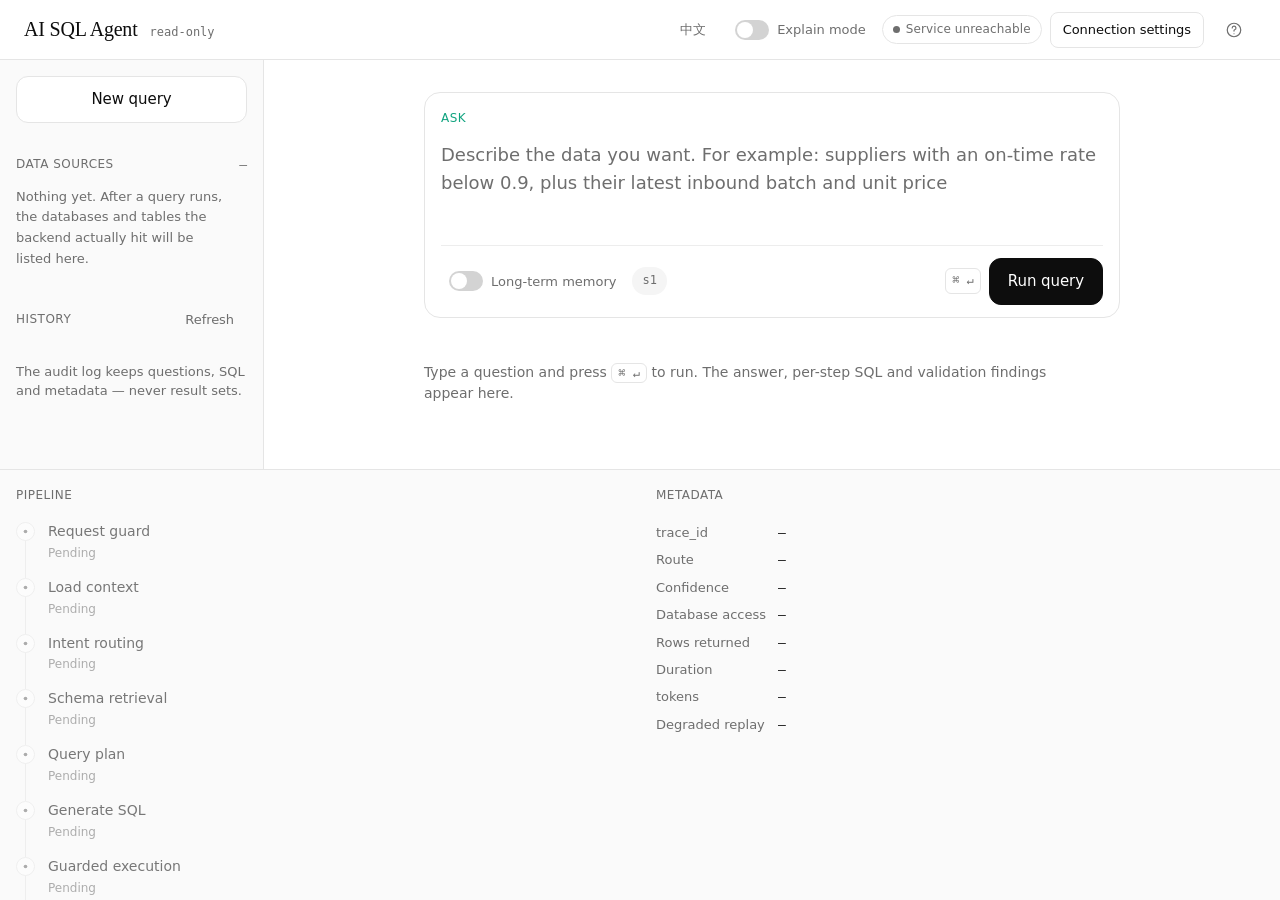
==== src/ai_sql_agent/api/static/index.html @ b9878731 "refactor: consolidate the src package and organize examples and scripts Move 17 top-level packages w" ====
<!doctype html>
<html lang="en"><head>
<meta charset="utf-8">
<meta name="viewport" content="width=device-width, initial-scale=1">
<title data-i18n="title">AI SQL Agent · Console</title>
<style>
/* ─── tokens — OpenAI design system (tokens.css, 原样绑定) ──────────── */
:root {
  /* ─── Surface ──────────────────────────────────────────────────── */
  --bg:           #ffffff;
  --surface:      #f5f5f5;             /* pearl — card surface, elevated panel */
  --surface-warm: #fafafa;             /* mist — section break, footer */

  /* ─── Foreground ───────────────────────────────────────────────── */
  --fg:   #0d0d0d;                     /* ink black — primary text, brand mark */
  --fg-2: #1a1a1a;                     /* soft black — alternative headings */
  --muted: #6e6e6e;                    /* slate — secondary text, captions */
  --meta:  #9b9b9b;                    /* ash — tertiary, placeholder */

  /* ─── Border ───────────────────────────────────────────────────── */
  --border:      #e5e5e5;             /* hairline — standard separator */
  --border-soft: #ededed;             /* card outline on white surface */

  /* ─── Accent ───────────────────────────────────────────────────── */
  --accent:        #10a37f;           /* OpenAI Teal — links, highlight, CTA */
  --accent-on:     #ffffff;
  --accent-hover:  #0a7a5e;           /* teal deep — hover/pressed */
  --accent-active: color-mix(in oklab, var(--accent), black 14%);

  /* ─── Semantic ─────────────────────────────────────────────────── */
  --success: #10a37f;                 /* teal — success path */
  --warn:    #f5a623;                 /* amber — advisory */
  --danger:  #ef4146;                 /* error — validation, destructive */

  /* ─── Typography ───────────────────────────────────────────────── */
  --font-display: "Signifier", "Source Serif Pro", Georgia, ui-serif, serif;
  --font-body:    "Söhne", "Inter", system-ui, -apple-system, "Segoe UI", sans-serif;
  --font-mono:    "Söhne Mono", ui-monospace, "JetBrains Mono", Menlo, Consolas, monospace;

  --text-xs:   12px;
  --text-sm:   13px;
  --text-base: 16px;
  --text-lg:   18px;
  --text-xl:   20px;
  --text-2xl:  28px;
  --text-3xl:  40px;
  --text-4xl:  56px;

  --leading-body:     1.65;
  --leading-tight:    1.08;
  --tracking-display: -0.02em;

  /* ─── Spacing ──────────────────────────────────────────────────── */
  --space-1:  4px;
  --space-2:  8px;
  --space-3:  12px;
  --space-4:  16px;
  --space-5:  20px;
  --space-6:  24px;
  --space-8:  32px;
  --space-12: 48px;
  --space-16: 64px;

  --section-y-desktop: 96px;
  --section-y-tablet:  64px;
  --section-y-phone:   48px;

  /* ─── Radius ───────────────────────────────────────────────────── */
  --radius-sm:   12px;
  --radius-md:   16px;
  --radius-lg:   16px;
  --radius-pill: 9999px;

  /* ─── Elevation ────────────────────────────────────────────────── */
  --elev-flat:   none;
  --elev-ring:   0 0 0 1px var(--border);
  --elev-raised: 0 4px 16px rgba(13, 13, 13, 0.06);

  /* ─── Focus ────────────────────────────────────────────────────── */
  --focus-ring: 0 0 0 3px rgba(16, 163, 127, 0.12);

  /* ─── Motion ───────────────────────────────────────────────────── */
  --motion-fast:   150ms;
  --motion-base:   220ms;
  --ease-standard: cubic-bezier(0.16, 1, 0.3, 1);

  /* ─── Layout ───────────────────────────────────────────────────── */
  --container-max:            1200px;
  --container-gutter-desktop: 48px;
  --container-gutter-tablet:  24px;
  --container-gutter-phone:   24px;

  /* derived — console shell */
  --accent-soft: color-mix(in oklch, var(--accent) 10%, transparent);
  --warn-soft:   color-mix(in oklch, var(--warn) 14%, transparent);
  --danger-soft: color-mix(in oklch, var(--danger) 12%, transparent);
  --fg-soft:     color-mix(in oklch, var(--fg) 4%, transparent);
  --topbar-h:    60px;
  --rail-left:   304px;
  --rail-right:  344px;
}

/* ─── reset & base ─────────────────────────────────────────────────── */
*, *::before, *::after { box-sizing: border-box; }
html { -webkit-text-size-adjust: 100%; }
body {
  margin: 0;
  background: var(--bg);
  color: var(--fg);
  font-family: var(--font-body);
  font-size: var(--text-base);
  line-height: var(--leading-body);
  -webkit-font-smoothing: antialiased;
}
img, svg { display: block; max-width: 100%; }
a { color: inherit; text-decoration: none; }
button { font: inherit; cursor: pointer; }
p { margin: 0; text-wrap: pretty; }
h1, h2, h3, h4 { margin: 0; text-wrap: balance; }
:focus-visible {
  outline: 2px solid var(--accent);
  outline-offset: 2px;
  box-shadow: var(--focus-ring);
}
::selection { background: var(--accent-soft); }

/* ─── type helpers ─────────────────────────────────────────────────── */
.h2 { font-size: var(--text-2xl); font-weight: 600; line-height: 1.2; letter-spacing: -0.005em; }
.h3 { font-size: var(--text-xl); font-weight: 600; line-height: 1.3; }
.eyebrow { font-family: var(--font-body); font-size: var(--text-xs); font-weight: 500; letter-spacing: 0.04em; text-transform: uppercase; color: var(--accent); }
.rail-title { font-size: var(--text-xs); font-weight: 500; letter-spacing: 0.04em; text-transform: uppercase; color: var(--muted); }
.caption { font-size: var(--text-sm); font-weight: 500; line-height: 1.4; color: var(--muted); }
.body-sm { font-size: 14px; line-height: 1.55; }
.muted { color: var(--muted); }
.num { font-family: var(--font-mono); font-variant-numeric: tabular-nums; }
.mono { font-family: var(--font-mono); }

/* ─── shell ────────────────────────────────────────────────────────── */
.note {
  margin-top: var(--space-4);
  padding: var(--space-4);
  background: var(--surface-warm);
  border: 1px solid var(--border-soft);
  border-radius: var(--radius-sm);
}
.note-tag {
  display: block; margin-bottom: var(--space-2);
  font-family: var(--font-mono); font-size: var(--text-xs);
  letter-spacing: 0.06em; color: var(--muted);
}
.note-text { font-size: 14px; line-height: 1.7; color: var(--fg-2); }
.note-src {
  margin-top: var(--space-3); font-family: var(--font-mono);
  font-size: var(--text-xs); line-height: 1.5; color: var(--muted);
  overflow-wrap: anywhere; word-break: normal;
}
.note-sm { margin-top: var(--space-2); padding: var(--space-3); }
.note-sm .note-text { font-size: 13px; line-height: 1.6; }
.note-sm .note-tag { margin-bottom: 6px; }
.skip-link {
  position: absolute; left: var(--space-6); top: -100px; z-index: 30;
  display: inline-flex; align-items: center; min-height: 44px; padding: 10px 18px;
  background: var(--fg); color: var(--bg);
  border-radius: var(--radius-sm); font-size: 15px; font-weight: 500;
  transition: top var(--motion-fast) var(--ease-standard);
}
.skip-link:focus-visible { top: var(--space-2); }
.topbar {
  position: sticky; top: 0; z-index: 20;
  height: var(--topbar-h);
  display: flex; align-items: center; justify-content: space-between;
  gap: var(--space-4);
  padding: 0 var(--space-6);
  background: color-mix(in oklch, var(--bg) 88%, transparent);
  backdrop-filter: blur(12px);
  border-bottom: 1px solid var(--border);
}
.brand { display: flex; align-items: baseline; gap: var(--space-3); min-width: 0; }
.brand .mark { font-family: var(--font-display); font-size: var(--text-xl); letter-spacing: -0.01em; color: var(--fg); }
.brand .env { font-family: var(--font-mono); font-size: var(--text-xs); color: var(--muted); }
.topbar-actions { display: flex; align-items: center; gap: var(--space-2); }

.console {
  display: grid;
  grid-template-columns: var(--rail-left) minmax(0, 1fr) var(--rail-right);
  height: calc(100vh - var(--topbar-h));
}
.rail { overflow-y: auto; padding: var(--space-6); display: flex; flex-direction: column; gap: var(--space-8); }
.rail-l { border-right: 1px solid var(--border); background: var(--surface-warm); }
.rail-r { border-left: 1px solid var(--border); background: var(--surface-warm); }
.workbench { overflow-y: auto; display: flex; flex-direction: column; }
.workbench-inner { width: 100%; max-width: 760px; margin-inline: auto; padding: var(--space-8) var(--space-8) var(--space-16); display: flex; flex-direction: column; gap: var(--space-6); }
.stack-3 > * + * { margin-top: var(--space-3); }
.stack-4 > * + * { margin-top: var(--space-4); }
.stack-6 > * + * { margin-top: var(--space-6); }
.row-between { display: flex; align-items: center; justify-content: space-between; gap: var(--space-3); }

/* ─── buttons ──────────────────────────────────────────────────────── */
.btn {
  display: inline-flex; align-items: center; justify-content: center; gap: var(--space-2);
  min-height: 44px;
  padding: 10px 18px;
  border-radius: var(--radius-sm);
  border: 1px solid transparent;
  font-size: 15px; font-weight: 500; letter-spacing: -0.005em;
  transition: background var(--motion-fast) var(--ease-standard), border-color var(--motion-fast) var(--ease-standard), color var(--motion-fast) var(--ease-standard);
}
.btn-primary { background: var(--fg); color: var(--bg); border-color: var(--fg); }
.btn-primary:hover { background: var(--fg-2); color: var(--bg); border-color: var(--fg-2); }
.btn-primary:disabled { background: var(--surface); color: var(--meta); border-color: var(--border); cursor: not-allowed; }
.btn-secondary { background: var(--bg); color: var(--fg); border-color: var(--border); }
.btn-secondary:hover { background: var(--surface-warm); color: var(--fg); border-color: color-mix(in oklch, var(--border), var(--fg) 18%); }
.btn-ghost { background: transparent; color: var(--muted); border-color: transparent; padding-inline: var(--space-3); }
.btn-ghost:hover { background: var(--surface); color: var(--fg); }
.btn-sm { min-height: 36px; padding: 6px 12px; font-size: var(--text-sm); border-radius: var(--space-2); }
.icon-btn {
  display: inline-grid; place-items: center;
  width: 44px; height: 44px;
  border-radius: var(--radius-sm);
  border: 1px solid transparent;
  background: transparent; color: var(--muted);
  transition: background var(--motion-fast) var(--ease-standard), color var(--motion-fast) var(--ease-standard);
}
.icon-btn:hover { background: var(--surface); color: var(--fg); }
.icon-btn svg { width: 18px; height: 18px; }

/* ─── chips / pills ────────────────────────────────────────────────── */
.chip {
  display: inline-flex; align-items: center; gap: 6px;
  padding: 4px 10px;
  background: var(--surface); color: var(--muted);
  border-radius: var(--radius-pill);
  font-size: var(--text-xs); font-weight: 500; letter-spacing: 0.01em;
  white-space: nowrap;
}
.chip-db { font-family: var(--font-mono); }
.chip-hit { background: var(--surface); color: var(--fg); box-shadow: inset 0 0 0 1px color-mix(in oklch, var(--fg) 20%, transparent); }
.chip-warn { background: var(--warn-soft); color: color-mix(in oklch, var(--warn), black 34%); }
.chip-danger { background: var(--danger-soft); color: color-mix(in oklch, var(--danger), black 22%); }
.dot { width: 7px; height: 7px; border-radius: var(--radius-pill); background: currentColor; flex: none; }
.status-chip { border: 1px solid var(--border); background: var(--bg); }
.status-chip.is-live { border-color: color-mix(in oklch, var(--accent) 34%, var(--border)); background: var(--accent-soft); color: var(--accent-hover); }
.status-chip.is-demo { color: var(--muted); }

.ask-chip {
  display: inline-flex; align-items: center;
  min-height: 40px; padding: 6px 14px;
  border-radius: var(--radius-pill);
  border: 1px solid var(--border);
  background: var(--bg); color: var(--muted);
  font-size: var(--text-sm); text-align: left;
  transition: background var(--motion-fast) var(--ease-standard), color var(--motion-fast) var(--ease-standard), border-color var(--motion-fast) var(--ease-standard);
}
.ask-chip:hover { background: var(--surface-warm); color: var(--fg); border-color: color-mix(in oklch, var(--border), var(--fg) 18%); }

/* ─── cards ────────────────────────────────────────────────────────── */
.card {
  background: var(--bg);
  border: 1px solid var(--border-soft);
  border-radius: var(--radius-md);
  padding: var(--space-6);
}
.card-tight { padding: var(--space-4); }
.card-flag { border-color: color-mix(in oklch, var(--warn) 40%, var(--border)); background: color-mix(in oklch, var(--warn) 5%, var(--bg)); }
.flag-in { animation: flagIn 520ms var(--ease-standard) both; }
@keyframes flagIn {
  from { border-color: var(--warn); background: color-mix(in oklch, var(--warn) 16%, var(--bg)); }
  to   { border-color: color-mix(in oklch, var(--warn) 40%, var(--border)); background: color-mix(in oklch, var(--warn) 5%, var(--bg)); }
}

/* ─── composer ─────────────────────────────────────────────────────── */
.composer { background: var(--bg); border: 1px solid var(--border); border-radius: var(--radius-md); padding: var(--space-4) var(--space-4) var(--space-3); transition: border-color var(--motion-fast) var(--ease-standard); }
.composer:focus-within { border-color: var(--accent); box-shadow: var(--focus-ring); }
.composer textarea {
  width: 100%; border: 0; resize: none; outline: none;
  background: transparent; color: var(--fg);
  font: inherit; font-size: var(--text-lg); line-height: 1.55;
  min-height: 76px; padding: 0;
}
.composer textarea::placeholder { color: var(--muted); }
.composer-foot { display: flex; align-items: center; justify-content: space-between; gap: var(--space-3); margin-top: var(--space-3); padding-top: var(--space-3); border-top: 1px solid var(--border-soft); }
.composer-foot-left { display: flex; align-items: center; gap: var(--space-2); flex-wrap: wrap; }
.kbd { font-family: var(--font-mono); font-size: var(--text-xs); color: var(--muted); border: 1px solid var(--border); border-radius: 6px; padding: 2px 6px; background: var(--bg); }
.ask-chips { display: flex; flex-wrap: wrap; gap: var(--space-2); }

/* toggle */
.toggle { display: inline-flex; align-items: center; gap: var(--space-2); min-height: 36px; padding: 0 var(--space-2); border-radius: var(--radius-pill); color: var(--muted); font-size: var(--text-sm); background: transparent; border: 0; }
.toggle:hover { color: var(--fg); }
.toggle .track { width: 34px; height: 20px; border-radius: var(--radius-pill); background: color-mix(in oklch, var(--fg) 18%, transparent); position: relative; transition: background var(--motion-fast) var(--ease-standard); flex: none; }
.toggle .track::after { content: ''; position: absolute; top: 2px; left: 2px; width: 16px; height: 16px; border-radius: var(--radius-pill); background: var(--bg); transition: transform var(--motion-fast) var(--ease-standard); }
.toggle[aria-pressed="true"] { color: var(--fg); }
.toggle[aria-pressed="true"] .track { background: var(--fg); }
.toggle[aria-pressed="true"] .track::after { transform: translateX(14px); }

/* ─── rail lists ───────────────────────────────────────────────────── */
.rail-list { display: flex; flex-direction: column; gap: var(--space-1); }
.src {
  display: block; width: 100%; text-align: left;
  padding: 10px 12px; border-radius: var(--space-2);
  border: 1px solid transparent; background: transparent;
  transition: background var(--motion-fast) var(--ease-standard), border-color var(--motion-fast) var(--ease-standard);
}
.src:hover { background: var(--bg); border-color: var(--border-soft); }
.src.is-hit { background: var(--bg); border-color: color-mix(in oklch, var(--fg) 30%, var(--border)); }
.src-head { display: flex; align-items: center; justify-content: space-between; gap: var(--space-2); }
.src-name { font-family: var(--font-mono); font-size: 13px; font-weight: 500; color: var(--fg); }
.src-tables { font-size: var(--text-xs); color: var(--muted); margin-top: 3px; line-height: 1.45; word-break: break-word; }

.hist {
  display: block; width: 100%; text-align: left;
  padding: 12px 10px; border-radius: var(--space-2);
  border: 1px solid transparent; background: transparent;
  transition: background var(--motion-fast) var(--ease-standard), border-color var(--motion-fast) var(--ease-standard);
}
.hist:hover { background: var(--bg); border-color: var(--border-soft); }
.hist[aria-current="true"] { background: var(--bg); border-color: color-mix(in oklch, var(--fg) 22%, var(--border)); }
.hist-q { font-size: 13px; line-height: 1.5; color: var(--fg); display: -webkit-box; -webkit-line-clamp: 2; -webkit-box-orient: vertical; overflow: hidden; }
.hist-meta { display: flex; align-items: center; gap: 6px; flex-wrap: wrap; margin-top: 6px; }
.hist-time { font-family: var(--font-mono); font-size: var(--text-xs); color: var(--muted); }

/* ─── pipeline (right rail) ────────────────────────────────────────── */
.pipe { display: flex; flex-direction: column; }
.pipe-step { display: grid; grid-template-columns: 20px minmax(0, 1fr); gap: var(--space-3); padding-bottom: var(--space-4); position: relative; }
.pipe-step:last-child { padding-bottom: 0; }
.pipe-step::before { content: ''; position: absolute; left: 9px; top: 18px; bottom: 0; width: 1px; background: var(--border); }
.pipe-step:last-child::before { display: none; }
.pipe-node { width: 19px; height: 19px; border-radius: var(--radius-pill); border: 1px solid var(--border); background: var(--bg); display: grid; place-items: center; position: relative; z-index: 1; }
.pipe-node svg { width: 11px; height: 11px; color: var(--muted); }
.pipe-step.is-done .pipe-node { border-color: color-mix(in oklch, var(--fg) 30%, var(--border)); }
.pipe-step.is-done .pipe-node svg { color: var(--fg); }
.pipe-step.is-flag .pipe-node { border-color: var(--warn); background: color-mix(in oklch, var(--warn) 14%, var(--bg)); }
.pipe-step.is-flag .pipe-node svg { color: color-mix(in oklch, var(--warn), black 34%); }
.pipe-step.is-skip { opacity: 0.55; }
.pipe-step.is-active .pipe-node { border-color: var(--fg); background: var(--fg); }
.pipe-step.is-active .pipe-label { font-weight: 600; }
.pipe-node .pulse { width: 7px; height: 7px; border-radius: var(--radius-pill); background: var(--bg); animation: pulse 900ms var(--ease-standard) infinite; }
@keyframes pulse { 0%, 100% { opacity: 1; } 50% { opacity: 0.3; } }
.pipe-label { display: block; font-size: 14px; font-weight: 500; line-height: 1.35; }
.pipe-detail { display: block; font-size: var(--text-xs); color: var(--muted); line-height: 1.5; margin-top: 3px; word-break: break-word; }

.kv { display: grid; grid-template-columns: minmax(88px, auto) minmax(0, 1fr); gap: 6px var(--space-3); font-size: var(--text-sm); }
.kv dt { color: var(--muted); }
.kv dd { margin: 0; font-family: var(--font-mono); color: var(--fg); word-break: break-all; }

/* ─── steps / sql ──────────────────────────────────────────────────── */
.step-head { display: flex; align-items: center; justify-content: space-between; gap: var(--space-3); flex-wrap: wrap; }
.step-title { display: flex; align-items: center; gap: var(--space-2); font-size: 14px; font-weight: 500; }
.step-idx { font-family: var(--font-mono); font-size: var(--text-xs); color: var(--muted); border: 1px solid var(--border); border-radius: 6px; padding: 1px 6px; }
.sql {
  margin: var(--space-3) 0 0;
  padding: var(--space-4);
  background: var(--surface);
  border-radius: var(--radius-sm);
  font-family: var(--font-mono); font-size: 13px; line-height: 1.6;
  color: var(--fg-2);
  white-space: pre-wrap; word-break: break-word;
  overflow-x: auto;
}
.sql .kw { color: var(--muted); }
.tabs { display: flex; gap: var(--space-1); margin-top: var(--space-4); border-bottom: 1px solid var(--border); }
.tab {
  min-height: 36px; padding: 0 12px 8px; background: transparent; border: 0;
  border-bottom: 2px solid transparent; margin-bottom: -1px;
  font-size: var(--text-sm); font-weight: 500; color: var(--muted);
  transition: color var(--motion-fast) var(--ease-standard), border-color var(--motion-fast) var(--ease-standard);
}
.tab:hover { color: var(--fg); }
.tab[aria-selected="true"] { color: var(--fg); border-bottom-color: var(--fg); }

/* ─── table ────────────────────────────────────────────────────────── */
.table-wrap { overflow-x: auto; margin-top: var(--space-4); border: 1px solid var(--border-soft); border-radius: var(--radius-sm); }
.table-wrap:focus-visible { outline: 2px solid var(--accent); outline-offset: 2px; box-shadow: var(--focus-ring); }
.ds-table { width: 100%; border-collapse: collapse; font-size: 14px; }
.ds-table th, .ds-table td { padding: 10px 14px; text-align: left; border-bottom: 1px solid var(--border-soft); white-space: nowrap; }
.ds-table thead th { background: var(--surface-warm); color: var(--muted); font-weight: 500; font-family: var(--font-mono); font-size: var(--text-xs); letter-spacing: 0.03em; }
.ds-table tbody tr:last-child td { border-bottom: 0; }
.ds-table tbody tr:hover td { background: var(--fg-soft); }
.ds-table .num-col { font-family: var(--font-mono); font-variant-numeric: tabular-nums; text-align: right; }

/* ─── flags ────────────────────────────────────────────────────────── */
.fb { display: flex; flex-wrap: wrap; align-items: center; gap: var(--space-3); }
.fb-btn { display: inline-flex; align-items: center; gap: 6px; }
.fb-btn[aria-pressed="true"] { background: var(--fg); color: var(--bg); border-color: var(--fg); }
.fb-comment { width: 100%; margin-top: var(--space-4); padding: 10px 12px; font: inherit; font-size: var(--text-sm);
  color: var(--fg); background: var(--bg); border: 1px solid var(--border); border-radius: var(--space-2); resize: vertical; min-height: 44px; }
.fb-comment:focus-visible { outline: 2px solid var(--fg); outline-offset: 1px; }
.fb-done { display: flex; align-items: center; gap: var(--space-3); flex-wrap: wrap; }
.fb-done svg { width: 16px; height: 16px; color: var(--fg); flex: none; }
.flag { display: grid; grid-template-columns: 18px minmax(0, 1fr); gap: var(--space-3); align-items: start; }
.flag + .flag { margin-top: var(--space-4); padding-top: var(--space-4); border-top: 1px solid color-mix(in oklch, var(--warn) 26%, transparent); }
.flag svg { width: 16px; height: 16px; margin-top: 3px; color: color-mix(in oklch, var(--warn), black 30%); }
.flag-kind { display: block; font-family: var(--font-mono); font-size: var(--text-xs); color: color-mix(in oklch, var(--warn), black 40%); }
.flag-text { display: block; font-size: 14px; line-height: 1.55; margin-top: 2px; }
.btn-jump {
  display: inline-flex; align-items: center; min-height: 36px;
  margin-top: var(--space-1); padding: 0; background: transparent; border: 0;
  font-size: var(--text-sm); font-weight: 500;
  color: color-mix(in oklch, var(--warn), black 42%);
  text-decoration: underline; text-underline-offset: 3px;
  transition: color var(--motion-fast) var(--ease-standard);
}
.btn-jump:hover { color: var(--fg); }
.flash { animation: flash 900ms var(--ease-standard); }
@keyframes flash { from { background: var(--fg-soft); } to { background: var(--bg); } }

/* ─── empty state ──────────────────────────────────────────────────── */
.empty { padding: var(--space-2) 0 0; }

/* ─── dialog ───────────────────────────────────────────────────────── */
dialog { border: 0; padding: 0; background: transparent; }
dialog::backdrop { background: color-mix(in oklch, var(--fg) 34%, transparent); backdrop-filter: blur(2px); }
.sheet { width: min(520px, calc(100vw - 32px)); background: var(--bg); border: 1px solid var(--border-soft); border-radius: var(--radius-md); box-shadow: var(--elev-raised); padding: var(--space-6); }
.field { display: flex; flex-direction: column; gap: 6px; }
.field label { font-size: var(--text-sm); color: var(--muted); }
.input {
  width: 100%; min-height: 44px; padding: 11px 14px;
  border: 1px solid var(--border); border-radius: var(--radius-sm);
  background: var(--bg); color: var(--fg); font: inherit; font-size: 15px;
}
.input::placeholder { color: var(--muted); }
.input:focus { outline: none; border-color: var(--accent); box-shadow: var(--focus-ring); }
.grid-2 { display: grid; grid-template-columns: 1fr 1fr; gap: var(--space-4); }

/* ─── spinner ──────────────────────────────────────────────────────── */
.spin { width: 15px; height: 15px; border: 2px solid color-mix(in oklch, var(--bg) 40%, transparent); border-top-color: var(--bg); border-radius: var(--radius-pill); animation: spin 700ms linear infinite; }
.btn-primary:disabled .spin { border-color: color-mix(in oklch, var(--fg) 16%, transparent); border-top-color: var(--muted); }
@keyframes spin { to { transform: rotate(360deg); } }
.fade-in { animation: fade var(--motion-base) var(--ease-standard) both; }
@keyframes fade { from { opacity: 0; transform: translateY(6px); } to { opacity: 1; transform: none; } }
@media (prefers-reduced-motion: reduce) {
  *, *::before, *::after {
    animation-duration: 1ms !important;
    animation-iteration-count: 1 !important;
    transition-duration: 1ms !important;
  }
}

/* ─── responsive ───────────────────────────────────────────────────── */
@media (max-width: 1280px) {
  :root { --rail-left: 264px; }
  .rail { padding: var(--space-4); }
  .console { grid-template-columns: var(--rail-left) minmax(0, 1fr); }
  .rail-r {
    grid-column: 1 / -1; border-left: 0; border-top: 1px solid var(--border);
    display: grid; grid-template-columns: 1fr 1fr; gap: var(--space-8); align-items: start;
  }
}
@media (max-width: 920px) {
  .console { grid-template-columns: minmax(0, 1fr); height: auto; }
  .rail, .workbench { overflow: visible; height: auto; }
  .workbench { order: 1; }
  .rail-r { order: 2; grid-column: auto; border-left: 0; border-top: 1px solid var(--border); display: flex; }
  .rail-l { order: 3; border-right: 0; border-bottom: 0; border-top: 1px solid var(--border); }
  .workbench-inner { padding: var(--space-6) var(--container-gutter-phone) var(--space-12); }
  .topbar { padding-inline: var(--container-gutter-phone); }
  .brand .env { display: none; }
  .grid-2 { grid-template-columns: 1fr; }
}
</style>
</head>
<body>

<a class="skip-link" href="#q" id="skipToAsk" data-od-id="skip-to-composer" data-i18n="skip">Skip to question box</a>

<header class="topbar" data-od-id="topbar">
  <div class="brand">
    <span class="mark">AI SQL Agent</span>
    <span class="env" id="envLabel" data-i18n="env.readonly">read-only</span>
  </div>
  <div class="topbar-actions">
    <button class="btn btn-ghost btn-sm" id="btnLang" type="button" data-od-id="lang-toggle">中文</button>
    <button class="toggle" id="btnExplain" aria-pressed="false" type="button" data-od-id="explain-toggle">
      <span class="track" aria-hidden="true"></span><span data-i18n="explain">Explain mode</span>
    </button>
    <span class="chip status-chip is-demo" id="connChip" data-od-id="connection-status">
      <span class="dot"></span><span id="connText" data-i18n="conn.checking">Checking connection…</span>
    </span>
    <button class="btn btn-secondary btn-sm" id="btnSettings" data-od-id="open-settings" data-i18n="settings">Connection settings</button>
    <button class="icon-btn" id="btnHelp" data-od-id="open-help" data-i18n-aria="shortcuts" aria-label="Keyboard shortcuts">
      <svg viewBox="0 0 24 24" fill="none" stroke="currentColor" stroke-width="1.6" stroke-linecap="round"><circle cx="12" cy="12" r="9"></circle><path d="M9.6 9.2a2.5 2.5 0 1 1 3.3 2.4c-.6.2-.9.7-.9 1.3v.5"></path><path d="M12 17h.01"></path></svg>
    </button>
  </div>
</header>

<div class="console">

  <!-- ─── left rail ─────────────────────────────────────────────── -->
  <aside class="rail rail-l" data-od-id="rail-sources">
    <button class="btn btn-secondary" id="btnNew" data-od-id="new-query" style="width:100%" data-i18n="newQuery">New query</button>
    <section>
      <div class="row-between" style="margin-bottom:var(--space-3)">
        <h2 class="rail-title" data-i18n="sources">Data sources</h2>
        <span class="caption num" id="hitCount">—</span>
      </div>
      <div class="rail-list" id="sourceList"></div>
      <div id="sourcesPool"></div>
      <div id="sourcesNote"></div>
    </section>

    <section data-od-id="rail-history">
      <div class="row-between" style="margin-bottom:var(--space-3)">
        <h2 class="rail-title" data-i18n="history">History</h2>
        <button class="btn btn-ghost btn-sm" id="btnRefreshHistory" data-i18n="refresh">Refresh</button>
      </div>
      <div class="rail-list" id="historyList"></div>
      <p class="caption" style="margin-top:var(--space-3); line-height:1.5">
        <span data-i18n="audit.note">The audit log keeps questions, SQL and metadata — never result sets.</span>
      </p>
      <div id="auditNote"></div>
    </section>
  </aside>

  <!-- ─── center ────────────────────────────────────────────────── -->
  <main class="workbench" id="workbench" data-od-id="workbench">
    <div class="workbench-inner">

      <section data-od-id="composer">
        <div class="composer">
          <label for="q" class="eyebrow" style="display:block;margin-bottom:var(--space-3)" data-i18n="ask">Ask</label>
          <textarea id="q" rows="3" data-i18n-ph="ask.ph" placeholder="Describe the data you want."></textarea>
          <div class="composer-foot">
            <div class="composer-foot-left">
              <button class="toggle" id="btnLongTerm" aria-pressed="false" type="button">
                <span class="track" aria-hidden="true"></span><span data-i18n="longTerm">Long-term memory</span>
              </button>
              <span class="chip mono" id="sessionChip">s1</span>
            </div>
            <div class="composer-foot-left">
              <span class="kbd">⌘ ↵</span>
              <button class="btn btn-primary" id="btnRun" data-od-id="run-query" data-i18n="run">Run query</button>
            </div>
          </div>
        </div>
        <div class="ask-chips" style="margin-top:var(--space-3)" id="askChips"></div>
        <div id="composerNote"></div>
      </section>

      <section id="result" data-od-id="result" aria-live="polite" aria-busy="false"></section>

      

    </div>
  </main>

  <!-- ─── right rail ────────────────────────────────────────────── -->
  <aside class="rail rail-r" data-od-id="rail-trace">
    <section>
      <h2 class="rail-title" style="margin-bottom:var(--space-4)" data-i18n="pipe.title">Pipeline</h2>
      <div class="pipe" id="pipeline"></div>
    </section>
    <section data-od-id="rail-meta">
      <h2 class="rail-title" style="margin-bottom:var(--space-4)" data-i18n="meta.title">Metadata</h2>
      <dl class="kv" id="metaList"></dl>
    </section>
  </aside>
</div>

<!-- ─── settings dialog ─────────────────────────────────────────── -->
<dialog id="dlgSettings" data-od-id="settings-dialog">
  <form method="dialog" class="sheet stack-6">
    <div>
      <h2 class="h3" data-i18n="settings">Connection settings</h2>
      <p class="caption" style="margin-top:6px" data-i18n="set.desc">Leave blank to use the same origin.</p>
    </div>
    <div class="stack-4">
      <div class="field">
        <label for="setBase" data-i18n="set.base">Service address</label>
        <input class="input" id="setBase" data-i18n-ph="set.base.ph" placeholder="http://127.0.0.1:8000" autocomplete="off">
      </div>
      <div class="field">
        <label for="setKey" data-i18n="set.key">API key (X-API-Key) · this tab only</label>
        <input class="input" id="setKey" type="password" data-i18n-ph="set.key.ph" placeholder="may be blank" autocomplete="off">
      </div>
      <div class="grid-2">
        <div class="field">
          <label for="setUser">user_id</label>
          <input class="input" id="setUser" placeholder="li" autocomplete="off">
        </div>
        <div class="field">
          <label for="setSession">session_id</label>
          <input class="input" id="setSession" placeholder="s1" autocomplete="off">
        </div>
      </div>
    </div>
    <div class="row-between">
      <button class="btn btn-ghost" type="button" onclick="document.getElementById('dlgSettings').close('cancel')" data-i18n="cancel">Cancel</button>
      <button class="btn btn-primary" id="btnSaveSettings" value="save" type="submit" data-i18n="save">Save and reconnect</button>
    </div>
  </form>
</dialog>

<dialog id="dlgHelp">
  <div class="sheet stack-6">
    <h2 class="h3" data-i18n="shortcuts">Keyboard shortcuts</h2>
    <dl class="kv">
      <dt data-i18n="sc.submit">Run query</dt><dd>⌘ / Ctrl + Enter</dd>
      <dt data-i18n="sc.focus">Focus question box</dt><dd>/</dd>
      <dt data-i18n="sc.settings">Open connection settings</dt><dd>⌘ / Ctrl + K</dd>
      <dt data-i18n="sc.close">Close dialog</dt><dd>Esc</dd>
    </dl>
    <div style="display:flex;justify-content:flex-end">
      <button class="btn btn-secondary" onclick="document.getElementById('dlgHelp').close()" data-i18n="gotIt">Got it</button>
    </div>
  </div>
</dialog>

<script>
/* ─── i18n ──────────────────────────────────────────────────────────
   界面文案字典。默认英文；中文为对照。业务数据（库名、表名、SQL、
   后端返回的 answer/reason/detail）不翻译——那是数据，不是界面。 */
const I18N = {
  en: {
    'title': 'AI SQL Agent · Console',
    'skip': 'Skip to question box',
    'env.readonly': 'read-only',
    'env.dbs': '{n} databases · read-only',
    'explain': 'Explain mode',
    'lang.aria': 'Switch language',
    'conn.checking': 'Checking connection…',
    'conn.ok': 'Connected',
    'conn.okTo': 'Connected to {base}',
    'conn.down': 'Service unreachable',
    'settings': 'Connection settings',
    'shortcuts': 'Keyboard shortcuts',
    'newQuery': 'New query',
    'sources': 'Data sources',
    'sources.empty': 'Nothing yet. After a query runs, the databases and tables the backend actually hit will be listed here.',
    'sources.tables': '{n} tables',
    'sources.hit': 'hit',
    'sources.noTables': 'table names not recorded',
    'sources.hitCount': '{n}/{m} hit',
    'sources.count': '{n} databases',
    'sources.pooled': 'Tables reached by retrieval (cross-database queries record no attribution)',
    'sources.prefill': 'In {db}, ',
    'history': 'History',
    'refresh': 'Refresh',
    'audit.note': 'The audit log keeps questions, SQL and metadata — never result sets.',
    'ask': 'Ask',
    'ask.ph': 'Describe the data you want. For example: suppliers with an on-time rate below 0.9, plus their latest inbound batch and unit price',
    'longTerm': 'Long-term memory',
    'run': 'Run query',
    'run.busy': 'Running',
    'running': 'Running',
    'running.at': 'Working on {stage}…',
    'recent': 'Recently asked',
    'empty.a': 'Type a question and press',
    'empty.b': 'to run. The answer, per-step SQL and validation findings appear here.',
    'route.database_query': 'Fetch data',
    'route.data_qa': 'Conversational',
    'chip.noDb': 'No database access',
    'chip.degraded': 'Degraded replay',
    'chip.degraded.title': 'Model unavailable — result replayed from previously successful SQL',
    'chip.conversational': 'Chat',
    'chip.needsCheck': 'Needs checking',
    'chip.failed': 'Failed',
    'risk.title': 'This result needs checking',
    'risk.count': '{n} soft anomalies',
    'risk.foot': 'The SQL ran and returned rows — the problem is in the result itself. Confirm the points above before trusting it.',
    'risk.jump': 'See step {n} results →',
    'severity.block': 'blocking',
    'fb.title': 'Was this answer right?',
    'fb.hint': 'Your call trains the system: wrong answers become test cases, confirmed ones become reference queries for similar questions.',
    'fb.correct': 'Correct',
    'fb.wrong': 'Wrong',
    'fb.unsure': 'Not sure',
    'fb.comment.ph': 'What was wrong? (optional, but this is the most useful part)',
    'fb.sent.correct': 'Recorded. This query will be used as a reference for similar questions.',
    'fb.sent.wrong': 'Recorded. It goes on the to-fix list and into the eval set.',
    'fb.sent.unsure': 'Recorded — someone will take a look.',
    'fb.change': 'Change',
    'fb.failed': 'Could not record feedback',
    'fb.sending': 'Recording…',
    'anomaly.empty_result': 'Empty result',
    'anomaly.cardinality_deviation': 'Cardinality deviation',
    'anomaly.semantic_mismatch': 'Semantic mismatch',
    'anomaly.aggregation_unrequested': 'Unrequested aggregation',
    'anomaly.shape_contradicts_plan': 'Shape contradicts plan',
    'step': 'Step {n}',
    'step.rows': '{n} rows',
    'step.truncated': ' · truncated',
    'step.repairs': '{n} repairs',
    'step.failed': 'Execution failed',
    'step.noRows': 'This step returned 0 rows.',
    'step.table.aria': 'Result table for step {n}, {rows} rows',
    'tab.rows': 'Results · {n} rows',
    'copySql': 'Copy SQL',
    'copied': 'Copied',
    'memoryOnly': 'This turn was answered from session memory. No SQL ran, so there is no result set to check.',
    'history.replay': 'History replay. The audit log keeps no result sets; {what}.',
    'history.replay.cached': 'the data above comes from this session cache',
    'history.replay.sqlOnly': 'this record left only SQL and metadata',
    'history.notice': 'The audit log keeps SQL and metadata, not result sets — results can contain sensitive business data. Re-run to see the data.',
    'history.reason': 'History record: the audit log kept SQL and metadata, not the result set.',
    'history.label': 'History',
    'rerun': 'Re-run with current settings',
    'pipe.title': 'Pipeline',
    'meta.title': 'Metadata',
    'pipe.pending': 'Pending',
    'pipe.active': 'In progress',
    'pipe.skipped': 'No data fetch this turn — skipped',
    'pipe.guard': 'Request guard',
    'pipe.guard.d': 'API key · table/column permissions · rate limit · trace_id',
    'pipe.context': 'Load context',
    'pipe.context.d': 'Session {sid} · long-term memory {onoff}',
    'pipe.route': 'Intent routing',
    'pipe.retrieval': 'Schema retrieval',
    'pipe.retrieval.d': 'BM25 + vector + RRF + rerank → {dbs}',
    'pipe.plan': 'Query plan',
    'pipe.plan.d': '{n} steps · {mode}',
    'pipe.plan.cross': 'cross-database inlining',
    'pipe.plan.single': 'single database',
    'pipe.sqlgen': 'Generate SQL',
    'pipe.sqlgen.d': 'dialect sqlite · {n} repairs',
    'pipe.execute': 'Guarded execution',
    'pipe.execute.d': 'read-only connection · timeout cap · row cap{trunc}',
    'pipe.execute.trunc': ' · truncated',
    'pipe.validate': 'Result validation',
    'pipe.validate.flag': '{n} soft anomalies to check',
    'pipe.validate.pass': 'Validation passed',
    'pipe.validate.skip': 'Answered from memory — no result set to validate',
    'on': 'on', 'off': 'off', 'yes': 'Yes', 'no': 'No',
    'meta.route': 'Route',
    'meta.confidence': 'Confidence',
    'meta.dbAccess': 'Database access',
    'meta.rows': 'Rows returned',
    'meta.duration': 'Duration',
    'meta.degraded': 'Degraded replay',
    'err.401': 'Missing or invalid API key. Add one in connection settings.',
    'err.403': 'Not permitted: this key cannot query as that user_id, or has no access to that table.',
    'err.429': 'Rate limit or quota reached. Try again shortly.',
    'err.503': 'The model or database is unavailable; the service returned a degradation reason.',
    'err.generic': 'Cannot reach the service. Check the address and your network.',
    'err.failed': 'Request failed',
    'err.check': 'Check connection settings',
    'set.desc': 'Leave blank to use the same origin. The API key may be empty when auth is disabled.',
    'set.base': 'Service address',
    'set.base.ph': 'http://127.0.0.1:8000 (blank = same origin)',
    'set.key': 'API key (X-API-Key) · this tab only',
    'set.key.ph': 'may be blank when auth is disabled',
    'cancel': 'Cancel',
    'save': 'Save and reconnect',
    'sc.submit': 'Run query',
    'sc.focus': 'Focus question box',
    'sc.settings': 'Open connection settings',
    'sc.close': 'Close dialog',
    'gotIt': 'Got it',
    'note.tag': 'Explain',
    'x.composer': 'Press run and the request enters <code>POST /query</code>: auth, table/column permissions and rate limiting first, then a trace_id that follows the whole run, then session context, and only then routing. The eight stages in the right rail are that pipeline. Server logs index by the same trace_id, so the two sides line up.',
    'x.composer.src': 'ai_sql_api/app.py · security.py · limits.py',
    'x.answer': 'Routing decides whether this turn touches the database at all. DynamicIntentRouter splits questions into <code>database_query</code> (fetch data) and <code>data_qa</code> (answer from an existing result or memory) — the latter sends no SQL. Getting the direction wrong wastes everything downstream, so routing runs before schema retrieval. When the model is unavailable routing falls back to rules, which is why it still works offline.',
    'x.answer.src': 'ai_sql_pipeline/routing.py · dynamic_service.py',
    'x.risk': 'This is the most important design in the system. Hard errors (syntax, unknown column) stop the SQL and expose themselves. Soft anomalies are different: the SQL ran, rows came back, and the answer may still be to the wrong question — empty results, cardinality blown up by a join fan-out, an aggregation the user never asked for, semantics that do not match the question. Each of the four has its own checker, and findings must travel back to the client: written only to the server log, they stay silent errors as far as the user is concerned.',
    'x.risk.src': 'result_validation/validator.py · cardinality.py · shape.py · self_check.py',
    'x.step': "Each step's SQL is generated separately after the CoT plan picks a target database; across databases the previous step's result is inlined as the next step's filter. Execution passes a read-only guard that scans the whole statement rather than just the leading keyword — because <code>WITH x AS (...) INSERT INTO ...</code> is valid in both SQLite and PostgreSQL, so reading only the start would miss it. On failure the offending clause is located and rewritten, at most twice.",
    'x.step.src': 'cot_planning/cot_planner.py · sql_generation/sql_generator.py · mcp_router/sql_guard.py · sql_repair/repairer.py',
    'x.sources': 'The schema is not stuffed into the prompt wholesale. Retrieval works in three layers — database, table, column: BM25 keyword recall and vector recall each return a batch, RRF fuses and ranks them, a rerank pass follows, and a token budget finally trims a schema slice. The larger the database, the more this step decides the outcome.',
    'x.sources.src': 'schema_retrieval/hybrid_schema_retrieval_service.py · rrf_fusion_client.py · ai_sql_pipeline/schema_budget.py',
    'x.audit': 'The audit table stores trace_id, question, SQL, duration and tokens — everything but the result set. Results can carry sensitive business data, and persisting them would turn the audit table into a second copy of the database. That is why history can replay SQL but not data.',
    'x.audit.src': 'ai_sql_audit/store.py',
    'xp.guard': 'API key check, table and column permissions, rate limits and quota, plus the trace_id that follows the whole run.',
    'xp.guard.src': 'ai_sql_api/security.py · limits.py',
    'xp.context': 'Short-term session memory decides who "that batch just now" refers to; long-term memory stores preferences per user_id and is off by default.',
    'xp.context.src': 'ai_sql_memory/short_term.py · long_term.py',
    'xp.route': 'database_query or data_qa. It runs before retrieval, because the wrong direction wastes everything after it.',
    'xp.route.src': 'ai_sql_pipeline/routing.py',
    'xp.retrieval': 'BM25 and vector recall in parallel, fused by RRF, then reranked and trimmed to a token budget.',
    'xp.retrieval.src': 'schema_retrieval/ · ai_sql_pipeline/schema_budget.py',
    'xp.plan': 'CoT planning splits the steps and the target database for each, and declares how cross-database results are inlined.',
    'xp.plan.src': 'cot_planning/cot_planner.py',
    'xp.sqlgen': "Generated per target dialect from the schema slice and the previous step's result — not written in one shot for the whole chain.",
    'xp.sqlgen.src': 'sql_generation/sql_generator.py · mcp_router/dialects.py',
    'xp.execute': 'Read-only connection, whole-statement keyword scan, timeout and row caps; on failure the clause is located and rewritten, at most twice.',
    'xp.execute.src': 'mcp_router/sql_guard.py · sql_repair/repairer.py',
    'xp.validate': 'Four classes of soft-anomaly checks. Findings travel back with the result, not just into the log.',
    'xp.validate.src': 'result_validation/',
  },
  zh: {
    'title': 'AI SQL Agent · 查询控制台',
    'skip': '跳到提问框',
    'env.readonly': '只读',
    'env.dbs': '{n} 库 · 只读',
    'explain': '讲解模式',
    'lang.aria': '切换语言',
    'conn.checking': '检测连接中…',
    'conn.ok': '已连接',
    'conn.okTo': '已连接 {base}',
    'conn.down': '服务不可达',
    'settings': '连接设置',
    'shortcuts': '键盘快捷键',
    'newQuery': '新建查询',
    'sources': '数据源',
    'sources.empty': '还没有记录。跑一次查询后，这里会列出后端实际命中的库与表。',
    'sources.tables': '{n} 表',
    'sources.hit': '命中',
    'sources.noTables': '表名未记录',
    'sources.hitCount': '本次命中 {n}/{m}',
    'sources.count': '{n} 个库',
    'sources.pooled': '检索命中过的表（跨库查询未记录归属）',
    'sources.prefill': '{db} 里',
    'history': '会话历史',
    'refresh': '刷新',
    'audit.note': '审计只保存问题、SQL 与元数据，不保存结果集。',
    'ask': '提问',
    'ask.ph': '用中文描述你要的数据，例如：准时率低于 0.9 的供应商，最近入库批次和单价是多少',
    'longTerm': '长期记忆',
    'run': '运行查询',
    'run.busy': '查询中',
    'running': '运行中',
    'running.at': '正在{stage}…',
    'recent': '最近问过',
    'empty.a': '输入问题后按',
    'empty.b': '运行。答案、分步 SQL 与结果校验会显示在这里。',
    'route.database_query': '取数',
    'route.data_qa': '对话问答',
    'chip.noDb': '未访问数据库',
    'chip.degraded': '降级重放',
    'chip.degraded.title': '模型不可用，结果来自历史 SQL 重放',
    'chip.conversational': '对话',
    'chip.needsCheck': '待核对',
    'chip.failed': '失败',
    'risk.title': '这条结果需要核对',
    'risk.count': '{n} 项软异常',
    'risk.foot': 'SQL 执行成功且有结果，问题出在结果本身——直接采信前请先确认上述几点。',
    'risk.jump': '查看步骤 {n} 的结果 →',
    'severity.block': '阻断',
    'fb.title': '这条回答对吗？',
    'fb.hint': '你的判断会喂回系统：答错的进评测集，确认对的成为同类问题的参考写法。',
    'fb.correct': '对',
    'fb.wrong': '错',
    'fb.unsure': '说不准',
    'fb.comment.ph': '哪里不对？（选填，但这是最有价值的一栏）',
    'fb.sent.correct': '已记录。这条查询会作为参考写法用于后续同类问题。',
    'fb.sent.wrong': '已记录。这条会进待改进清单和评测集。',
    'fb.sent.unsure': '已记录，会有人来看一眼。',
    'fb.change': '改一下',
    'fb.failed': '反馈没记上',
    'fb.sending': '记录中…',
    'anomaly.empty_result': '空结果',
    'anomaly.cardinality_deviation': '基数异常',
    'anomaly.semantic_mismatch': '语义不一致',
    'anomaly.aggregation_unrequested': '未请求的汇总',
    'anomaly.shape_contradicts_plan': '结构与计划矛盾',
    'step': '步骤 {n}',
    'step.rows': '{n} 行',
    'step.truncated': ' · 已截断',
    'step.repairs': '修复 {n} 次',
    'step.failed': '执行失败',
    'step.noRows': '该步骤返回 0 行。',
    'step.table.aria': '步骤 {n} 的结果表，共 {rows} 行',
    'tab.rows': '结果 {n} 行',
    'copySql': '复制 SQL',
    'copied': '已复制',
    'memoryOnly': '本轮由会话记忆作答，没有执行任何 SQL，因此没有可核对的结果集。',
    'history.replay': '这是历史记录回看。审计不保存结果集，{what}。',
    'history.replay.cached': '上方数据来自本次会话缓存',
    'history.replay.sqlOnly': '该记录只留下了 SQL 与元数据',
    'history.notice': '审计保存 SQL 与元数据，不保存结果集——结果里可能有业务敏感数据。要看数据请重跑。',
    'history.reason': '历史记录：审计保存了 SQL 与元数据，未保存结果集。',
    'history.label': '历史',
    'rerun': '用当前设置重跑',
    'pipe.title': '运行链路',
    'meta.title': '元数据',
    'pipe.pending': '待运行',
    'pipe.active': '进行中',
    'pipe.skipped': '本轮不取数，已跳过',
    'pipe.guard': '请求防护',
    'pipe.guard.d': 'API Key · 表列权限 · 限流 · 生成 trace_id',
    'pipe.context': '加载上下文',
    'pipe.context.d': '会话 {sid} · 长期记忆{onoff}',
    'pipe.route': '意图路由',
    'pipe.retrieval': 'Schema 检索',
    'pipe.retrieval.d': 'BM25 + 向量 + RRF + rerank → {dbs}',
    'pipe.plan': '查询计划',
    'pipe.plan.d': '{n} 步 · {mode}',
    'pipe.plan.cross': '跨库结果内联',
    'pipe.plan.single': '单库',
    'pipe.sqlgen': '生成 SQL',
    'pipe.sqlgen.d': '方言 sqlite · 修复 {n} 次',
    'pipe.execute': '守卫执行',
    'pipe.execute.d': '只读连接 · 超时上限 · 行数上限{trunc}',
    'pipe.execute.trunc': ' · 已截断',
    'pipe.validate': '结果校验',
    'pipe.validate.flag': '{n} 项软异常待核对',
    'pipe.validate.pass': '校验通过',
    'pipe.validate.skip': '记忆作答，无结果集可校验',
    'on': '开', 'off': '关', 'yes': '是', 'no': '否',
    'meta.route': '路由',
    'meta.confidence': '置信度',
    'meta.dbAccess': '访问数据库',
    'meta.rows': '返回行数',
    'meta.duration': '耗时',
    'meta.degraded': '降级重放',
    'err.401': '缺少或无效的 API Key，请在连接设置中填写。',
    'err.403': '权限不足：这个 Key 不能以该 user_id 查询，或没有该表的访问权限。',
    'err.429': '触发限流或配额上限，请稍后重试。',
    'err.503': '模型或数据库暂不可用，服务已返回降级原因。',
    'err.generic': '无法连接服务，请检查地址与网络。',
    'err.failed': '请求失败',
    'err.check': '检查连接设置',
    'set.desc': '留空则使用同源地址。鉴权关闭时 API Key 可为空。',
    'set.base': '服务地址',
    'set.base.ph': 'http://127.0.0.1:8000（同源可留空）',
    'set.key': 'API Key（X-API-Key）· 仅存于当前标签页',
    'set.key.ph': '鉴权关闭时可留空',
    'cancel': '取消',
    'save': '保存并重连',
    'sc.submit': '提交查询',
    'sc.focus': '聚焦提问框',
    'sc.settings': '打开连接设置',
    'sc.close': '关闭弹窗',
    'gotIt': '知道了',
    'note.tag': '讲解',
    'x.composer': '按下运行，请求进入 <code>POST /query</code>：先过鉴权、表列权限与限流，拿到一个贯穿全链路的 trace_id，再加载会话上下文，然后才轮到路由判断。右栏那八段就是这条链路本身——服务端日志用同一个 trace_id 检索，两边能对上。',
    'x.composer.src': 'ai_sql_api/app.py · security.py · limits.py',
    'x.answer': '路由决定这一轮要不要碰数据库。DynamicIntentRouter 把问题分成 <code>database_query</code>（取数）和 <code>data_qa</code>（基于已有结果或记忆作答）两类：后者一条 SQL 都不发。判错方向后面全白做，所以它排在 schema 检索之前。模型不可用时路由退回规则判断，这也是离线仍能跑的原因。',
    'x.answer.src': 'ai_sql_pipeline/routing.py · dynamic_service.py',
    'x.risk': '这是整个系统最关键的设计。硬错误（语法错、字段不存在）SQL 跑不通，自己会暴露；软异常是 SQL 跑通了、有结果、但结果可能答非所问——空结果、join 扇出造成的基数异常、用户没要求却做了汇总、语义与问题对不上。四类各有一个检查器，发现必须回传前端：只写进服务端日志的话，对用户来说它依然是静默错误。',
    'x.risk.src': 'result_validation/validator.py · cardinality.py · shape.py · self_check.py',
    'x.step': '每一步的 SQL 由 CoT 计划拆出目标库后单独生成，跨库时上一步的结果被内联成下一步的过滤条件。执行前过只读守卫——它扫描整条语句而不只看首关键字，因为 <code>WITH x AS (...) INSERT INTO ...</code> 在 SQLite 和 PostgreSQL 里都是合法写法，只看开头会漏。执行失败则定位出错子句并重写，最多重试 2 次。',
    'x.step.src': 'cot_planning/cot_planner.py · sql_generation/sql_generator.py · mcp_router/sql_guard.py · sql_repair/repairer.py',
    'x.sources': 'Schema 不是整库塞进 Prompt 的。检索分库、表、列三层：BM25 关键词召回与向量召回各取一批，用 RRF 融合排序，再过一遍 rerank，最后按 token 预算裁出一个 schema 切片。库越大，这一步越决定成败。',
    'x.sources.src': 'schema_retrieval/hybrid_schema_retrieval_service.py · rrf_fusion_client.py · ai_sql_pipeline/schema_budget.py',
    'x.audit': '审计表存 trace_id、问题、SQL、耗时与 token，唯独不存结果集——结果里可能有业务敏感数据，落库等于把审计表变成第二份数据副本。所以历史记录能回看 SQL，不能回看数据。',
    'x.audit.src': 'ai_sql_audit/store.py',
    'xp.guard': 'API Key 校验、表列权限、限流与配额，并生成贯穿全链路的 trace_id。',
    'xp.guard.src': 'ai_sql_api/security.py · limits.py',
    'xp.context': '短期会话记忆决定「刚才那批」指向谁；长期记忆按 user_id 存偏好，默认关闭。',
    'xp.context.src': 'ai_sql_memory/short_term.py · long_term.py',
    'xp.route': 'database_query 还是 data_qa。排在检索之前，因为方向判错后面全白做。',
    'xp.route.src': 'ai_sql_pipeline/routing.py',
    'xp.retrieval': 'BM25 与向量双路召回，RRF 融合后 rerank，再按 token 预算裁剪。',
    'xp.retrieval.src': 'schema_retrieval/ · ai_sql_pipeline/schema_budget.py',
    'xp.plan': 'CoT 规划拆出步骤与每步的目标库，并声明跨库结果如何内联。',
    'xp.plan.src': 'cot_planning/cot_planner.py',
    'xp.sqlgen': '按目标库方言 + schema 切片 + 上一步结果生成，不是一次性写完整条链路。',
    'xp.sqlgen.src': 'sql_generation/sql_generator.py · mcp_router/dialects.py',
    'xp.execute': '只读连接、整条语句关键字扫描、超时与行数上限；失败则定位子句重写，最多 2 次。',
    'xp.execute.src': 'mcp_router/sql_guard.py · sql_repair/repairer.py',
    'xp.validate': '四类软异常检查，发现连同结果一起回传，不只写日志。',
    'xp.validate.src': 'result_validation/',
  },
};
/* 数据源与示例问题都来自后端的真实回报（/history 与 /query），不预置任何清单。 */
const state_sources = new Map();   // db -> Set(table)
const state_tables_pool = new Set(); // 多库查询里无法归属到具体库的表

function absorbSources(dbs, tables) {
  (dbs || []).forEach((d) => { if (!state_sources.has(d)) state_sources.set(d, new Set()); });
  (tables || []).forEach((t) => {
    const raw = String(t);
    if (raw.includes('.')) {
      const [db, tbl] = raw.split('.');
      if (!state_sources.has(db)) state_sources.set(db, new Set());
      state_sources.get(db).add(tbl);
    } else if ((dbs || []).length === 1) {
      // 审计里的 tables 不带库前缀；只有单库查询能确定归属
      state_sources.get(dbs[0]).add(raw);
    } else {
      state_tables_pool.add(raw);   // 多库查询：记下来，但不猜归属
    }
  });
}

const PIPE_IDS = ['guard', 'context', 'route', 'retrieval', 'plan', 'sqlgen', 'execute', 'validate'];

const note = (key, sm) => {
  if (!state.explain) return '';
  return `<div class="note${sm ? ' note-sm' : ''}" data-od-id="note-${key}">
    <span class="note-tag">${t('note.tag')}</span>
    <p class="note-text">${t('x.' + key)}</p>
    <p class="note-src">${t('x.' + key + '.src')}</p>
  </div>`;
};

const pipeNote = (id) => {
  if (!state.explain) return '';
  return `<span class="note note-sm" style="display:block">
    <span class="note-tag">${t('note.tag')}</span>
    <span class="note-text" style="display:block">${t('xp.' + id)}</span>
    <span class="note-src" style="display:block">${t('xp.' + id + '.src')}</span>
  </span>`;
};

const routeLabel = (r) => (r ? t('route.' + r) : '') || r || '';
const anomalyLabel = (a) => t('anomaly.' + a) || a;

const ICON = {
  check: '<svg viewBox="0 0 24 24" fill="none" stroke="currentColor" stroke-width="2.4" stroke-linecap="round" stroke-linejoin="round"><path d="M4 12.5 9 17.5 20 6.5"/></svg>',
  dot:   '<svg viewBox="0 0 24 24" fill="currentColor"><circle cx="12" cy="12" r="4"/></svg>',
  warn:  '<svg viewBox="0 0 24 24" fill="none" stroke="currentColor" stroke-width="2" stroke-linecap="round"><path d="M12 8v5"/><path d="M12 16.5h.01"/></svg>',
  alert: '<svg viewBox="0 0 24 24" fill="none" stroke="currentColor" stroke-width="1.7" stroke-linecap="round" stroke-linejoin="round"><path d="M10.3 4.3 2.5 18a2 2 0 0 0 1.7 3h15.6a2 2 0 0 0 1.7-3L13.7 4.3a2 2 0 0 0-3.4 0Z"/><path d="M12 9.5v4"/><path d="M12 17.2h.01"/></svg>',
};

/* ─── state ─────────────────────────────────────────────────────── */
const LS = 'ai-sql-console/v1';
const state = {
  base: '', apiKey: '', userId: 'li', sessionId: 's1',
  longTerm: false, live: false, explain: false, lang: 'en',
  history: [], current: null, activeTrace: null,
  feedback: {},   // trace_id -> 已提交的判定，用于回显
};
try { Object.assign(state, JSON.parse(localStorage.getItem(LS) || '{}')); } catch (_) {}
try { state.apiKey = sessionStorage.getItem(LS + '/key') || ''; } catch (_) {}
if (!state.feedback || typeof state.feedback !== 'object') state.feedback = {};
state.current = null;

const $ = (id) => document.getElementById(id);
const t = (k, vars) => {
  const dict = I18N[state.lang] || I18N.en;
  let out = (k in dict ? dict[k] : I18N.en[k]);
  if (out == null) return k;
  if (vars) for (const [n, v] of Object.entries(vars)) out = out.split('{' + n + '}').join(v);
  return out;
};
const fmtTime = (iso) => {
  if (!iso) return '';
  const d = new Date(iso);            // 审计存的是带时区的 UTC ISO，必须转本地
  if (Number.isNaN(d.getTime())) return String(iso).replace('T', ' ').slice(5, 16);
  const p = (n) => String(n).padStart(2, '0');
  return `${p(d.getMonth() + 1)}-${p(d.getDate())} ${p(d.getHours())}:${p(d.getMinutes())}`;
};
const esc = (s) => String(s ?? '').replace(/[&<>"]/g, (c) => ({ '&': '&amp;', '<': '&lt;', '>': '&gt;', '"': '&quot;' }[c]));
const save = () => {
  localStorage.setItem(LS, JSON.stringify({
    base: state.base, userId: state.userId, sessionId: state.sessionId,
    longTerm: state.longTerm, explain: state.explain, lang: state.lang,
  }));
  // Key 只在当前标签页存活，不落 localStorage
  if (state.apiKey) sessionStorage.setItem(LS + '/key', state.apiKey);
  else sessionStorage.removeItem(LS + '/key');
};

/* ─── left rail ─────────────────────────────────────────────────── */
function renderSources() {
  const hits = new Set(state.current?.selected_databases || []);
  const dbs = [...state_sources.keys()].sort();
  $('envLabel').textContent = dbs.length ? t('env.dbs', { n: dbs.length }) : t('env.readonly');
  if (!dbs.length) {
    $('sourceList').innerHTML = `<p class="caption" style="line-height:1.6">${t('sources.empty')}</p>`;
    $('hitCount').textContent = '—';
  } else {
    $('sourceList').innerHTML = dbs.map((db) => {
      const tables = [...state_sources.get(db)].sort();
      return `
      <button class="src ${hits.has(db) ? 'is-hit' : ''}" data-db="${esc(db)}" data-od-id="source-${esc(db)}">
        <span class="src-head">
          <span class="src-name">${esc(db)}</span>
          ${hits.has(db) ? `<span class="chip chip-hit">${t('sources.hit')}</span>` : `<span class="caption num">${t('sources.tables', { n: tables.length })}</span>`}
        </span>
        <span class="src-tables">${tables.length ? tables.map(esc).join(' · ') : t('sources.noTables')}</span>
      </button>`;
    }).join('');
    $('hitCount').textContent = hits.size ? t('sources.hitCount', { n: hits.size, m: dbs.length }) : t('sources.count', { n: dbs.length });
    $('sourceList').querySelectorAll('.src').forEach((el) => {
      el.addEventListener('click', () => { $('q').value = t('sources.prefill', { db: el.dataset.db }); $('q').focus(); });
    });
  }
  const pooled = [...state_tables_pool].filter((t) =>
    ![...state_sources.values()].some((set) => set.has(t))).sort();
  $('sourcesPool').innerHTML = pooled.length
    ? `<p class="caption" style="margin-top:var(--space-3);line-height:1.6">${t('sources.pooled')}<br><span class="mono" style="font-size:var(--text-xs)">${pooled.map(esc).join(' · ')}</span></p>`
    : '';
  $('sourcesNote').innerHTML = note('sources', true);
}

/* 示例问题取自这个账号真实问过的最近几条，不预设话术。 */
function renderExamples() {
  const seen = new Set(); const qs = [];
  for (const h of state.history) {
    if (h.query && !seen.has(h.query)) { seen.add(h.query); qs.push(h.query); }
    if (qs.length === 3) break;
  }
  $('askChips').innerHTML = qs.length
    ? `<span class="caption" style="align-self:center;margin-right:var(--space-1)">${t('recent')}</span>`
      + qs.map((e) => `<button class="ask-chip" data-q="${esc(e)}">${esc(e)}</button>`).join('')
    : '';
  $('askChips').querySelectorAll('.ask-chip').forEach((c) => {
    c.addEventListener('click', () => { $('q').value = c.dataset.q; $('q').focus(); });
  });
}

function renderHistory() {
  $('historyList').innerHTML = state.history.map((h) => `
    <button class="hist" data-trace="${esc(h.trace_id)}" aria-current="${h.trace_id === state.activeTrace}" data-od-id="history-${esc(h.trace_id)}">
      <span class="hist-q">${esc(h.query)}</span>
      <span class="hist-meta">
        <span class="hist-time">${esc(h.created_at)}</span>
        ${h.duration_ms ? `<span class="hist-time">${Math.round(h.duration_ms)} ms</span>` : ''}
        ${(h.databases || []).map((d) => `<span class="chip chip-db">${esc(d)}</span>`).join('')}
        ${h.route === 'data_qa' ? `<span class="chip">${t('chip.conversational')}</span>` : ''}
        ${h.degraded ? `<span class="chip chip-warn" title="${t('chip.degraded.title')}">${t('chip.degraded')}</span>` : ''}
        ${h.has_risk ? `<span class="chip chip-warn">${t('chip.needsCheck')}</span>` : ''}
        ${h.success === false ? `<span class="chip chip-danger">${t('chip.failed')}</span>` : ''}
      </span>
    </button>`).join('');
  $('historyList').querySelectorAll('.hist').forEach((el) => {
    el.addEventListener('click', () => openHistory(el.dataset.trace));
  });
}

function applyStaticI18n() {
  document.documentElement.lang = state.lang === 'zh' ? 'zh-CN' : 'en';
  document.title = t('title');
  document.querySelectorAll('[data-i18n]').forEach((el) => { el.textContent = t(el.dataset.i18n); });
  document.querySelectorAll('[data-i18n-ph]').forEach((el) => { el.placeholder = t(el.dataset.i18nPh); });
  document.querySelectorAll('[data-i18n-aria]').forEach((el) => { el.setAttribute('aria-label', t(el.dataset.i18nAria)); });
  $('btnLang').textContent = state.lang === 'en' ? '中文' : 'EN';
  $('btnLang').setAttribute('aria-label', t('lang.aria'));
}

function renderStaticNotes() {
  $('composerNote').innerHTML = note('composer');
  $('auditNote').innerHTML = note('audit', true);
}

/* ─── right rail ────────────────────────────────────────────────── */
function renderPipeline() {
  const r = state.current;
  const metaKeys = () => ['trace_id', t('meta.route'), t('meta.confidence'), t('meta.dbAccess'),
    t('meta.rows'), t('meta.duration'), 'tokens', t('meta.degraded')];
  if (!r) {
    $('pipeline').innerHTML = PIPE_IDS.map((id) => `
      <div class="pipe-step is-skip">
        <span class="pipe-node">${ICON.dot}</span>
        <span><span class="pipe-label">${t('pipe.' + id)}</span><span class="pipe-detail">${t('pipe.pending')}</span>${pipeNote(id)}</span>
      </div>`).join('');
    $('metaList').innerHTML = metaKeys().map((k) => `<dt>${k}</dt><dd>—</dd>`).join('');
    return;
  }
  const flags = r.step_logs.flatMap((s) => s.risk_findings || []);
  const db = r.queried_database;
  const skip = t('pipe.skipped');
  const repairs = r.step_logs.reduce((a, s) => a + (s.repair_attempts?.length || 0), 0);
  const steps = [
    { id: 'guard',     detail: t('pipe.guard.d'), s: 'done' },
    { id: 'context',   detail: t('pipe.context.d', { sid: esc(state.sessionId), onoff: t(state.longTerm ? 'on' : 'off') }), s: 'done' },
    { id: 'route',     detail: `${routeLabel(r.route)} — ${esc(r.reason)}`, s: 'done' },
    { id: 'retrieval', detail: db ? t('pipe.retrieval.d', { dbs: r.retrieved.join(' · ') }) : skip, s: db ? 'done' : 'skip' },
    { id: 'plan',      detail: db ? t('pipe.plan.d', { n: r.step_logs.length, mode: t(r.step_logs.length > 1 ? 'pipe.plan.cross' : 'pipe.plan.single') }) : skip, s: db ? 'done' : 'skip' },
    { id: 'sqlgen',    detail: db ? t('pipe.sqlgen.d', { n: repairs }) : skip, s: db ? 'done' : 'skip' },
    { id: 'execute',   detail: db ? t('pipe.execute.d', { trunc: r.step_logs.some((s) => s.truncated) ? t('pipe.execute.trunc') : '' }) : skip, s: db ? 'done' : 'skip' },
    { id: 'validate',  detail: db ? (flags.length ? t('pipe.validate.flag', { n: flags.length }) : t('pipe.validate.pass')) : t('pipe.validate.skip'), s: flags.length ? 'flag' : (db ? 'done' : 'skip') },
  ];
  $('pipeline').innerHTML = steps.map((st) => `
    <div class="pipe-step is-${st.s}">
      <span class="pipe-node">${st.s === 'flag' ? ICON.warn : st.s === 'skip' ? ICON.dot : ICON.check}</span>
      <span>
        <span class="pipe-label">${t('pipe.' + st.id)}</span>
        <span class="pipe-detail">${st.detail}</span>
        ${pipeNote(st.id)}
      </span>
    </div>`).join('');

  const rows = r.step_logs.reduce((a, s) => a + s.row_count, 0);
  $('metaList').innerHTML = [
    ['trace_id', esc(r.trace_id)],
    [t('meta.route'), routeLabel(r.route) || esc(r.route)],
    [t('meta.confidence'), r.confidence != null ? r.confidence.toFixed(2) : '—'],
    [t('meta.dbAccess'), r.queried_database ? t('yes') : t('no')],
    [t('meta.rows'), r.queried_database ? String(rows) : '—'],
    [t('meta.duration'), r.duration_ms != null ? `${Math.round(r.duration_ms)} ms` : '—'],
    ['tokens', r.total_tokens != null ? String(r.total_tokens) : '—'],
    [t('meta.degraded'), r.degraded ? esc(r.degrade_reason || t('yes')) : t('no')],
  ].map(([k, v]) => `<dt>${k}</dt><dd>${v}</dd>`).join('');
}

function renderPipelineRunning() {
  let at = 0;
  const paint = () => {
    $('pipeline').innerHTML = PIPE_IDS.map((id, i) => `
      <div class="pipe-step ${i < at ? 'is-done' : i === at ? 'is-active' : 'is-skip'}">
        <span class="pipe-node">${i < at ? ICON.check : i === at ? '<span class="pulse"></span>' : ICON.dot}</span>
        <span><span class="pipe-label">${t('pipe.' + id)}</span><span class="pipe-detail">${i === at ? t('pipe.active') : i < at ? '' : t('pipe.pending')}</span></span>
      </div>`).join('');
    const el = $('runStage');
    if (el) el.textContent = t('pipe.' + PIPE_IDS[at]);
  };
  paint();
  $('metaList').innerHTML = ['trace_id', t('meta.route'), t('meta.confidence'), t('meta.dbAccess'),
    t('meta.rows'), t('meta.duration'), 'tokens', t('meta.degraded')]
    .map((k) => `<dt>${k}</dt><dd>${t('running')}</dd>`).join('');
  const timer = setInterval(() => { if (at < PIPE_IDS.length - 1) { at += 1; paint(); } }, 320);
  return () => clearInterval(timer);
}

/* ─── center ────────────────────────────────────────────────────── */
function emptyState() {
  // 生产工具的空态只说怎么用，不讲产品主张；讲解由 composerNote 承担
  $('result').innerHTML = `
    <div class="empty fade-in">
      <p class="body-sm muted">${t('empty.a')} <span class="kbd">⌘ ↵</span> ${t('empty.b')}</p>
    </div>`;
}

function stepTable(step, idx) {
  if (!step.rows.length) return `<p class="caption" style="margin-top:var(--space-4)">${t('step.noRows')}</p>`;
  return `
    <div class="table-wrap" tabindex="0" role="region" aria-label="${t('step.table.aria', { n: idx + 1, rows: step.row_count })}">
      <table class="ds-table" data-od-id="result-table-${idx}">
        <thead><tr>${step.columns.map((c) => `<th class="${step.numeric.includes(c) ? 'num-col' : ''}">${esc(c)}</th>`).join('')}</tr></thead>
        <tbody>${step.rows.map((row) => `<tr>${row.map((cell, i) => `<td class="${step.numeric.includes(step.columns[i]) ? 'num-col' : ''}">${esc(cell)}</td>`).join('')}</tr>`).join('')}</tbody>
      </table>
    </div>`;
}

function renderResult(r, opts = {}) {
  state.current = r;
  state.currentOpts = opts;
  const flags = r.step_logs
    .flatMap((s, i) => (s.risk_findings || []).map((f) => ({ ...f, db: s.database, stepIdx: i })))
    .sort((a, b) => (a.severity === 'block' ? 0 : 1) - (b.severity === 'block' ? 0 : 1));
  const parts = [];

  parts.push(`
    <div class="fade-in stack-6">
      <div class="card" data-od-id="answer">
        <div class="row-between" style="margin-bottom:var(--space-4)">
          <span style="display:flex;gap:var(--space-2);flex-wrap:wrap">
            <span class="chip">${routeLabel(r.route) || esc(r.route)}</span>
            ${(r.selected_databases || []).map((d) => `<span class="chip chip-db">${esc(d)}</span>`).join('')}
            ${!r.queried_database ? `<span class="chip">${t('chip.noDb')}</span>` : ''}
            ${r.degraded ? `<span class="chip chip-warn" title="${t('chip.degraded.title')}">${t('chip.degraded')}</span>` : ''}
          </span>
          <span class="caption mono">${esc(r.trace_id)}</span>
        </div>
        <p class="h3" style="font-weight:500;line-height:1.5">${esc(r.answer)}</p>
        <p class="caption" style="margin-top:var(--space-4);line-height:1.55">${esc(r.reason)}</p>
        ${note('answer')}
      </div>`);

  if (flags.length) {
    parts.push(`
      <div class="card card-flag ${opts.keepScroll ? '' : 'flag-in'}" data-od-id="risk-flags">
        <div class="row-between" style="margin-bottom:var(--space-4)">
          <span class="h3" style="font-size:var(--text-lg)">${t('risk.title')}</span>
          <span class="chip chip-warn"><span class="dot"></span>${t('risk.count', { n: flags.length })}</span>
        </div>
        ${flags.map((f) => `
          <div class="flag">
            ${ICON.alert}
            <span>
              <span class="flag-kind">${esc(f.db)} · ${anomalyLabel(f.anomaly)}${f.severity === 'block' ? ' · ' + t('severity.block') : ''}</span>
              <span class="flag-text">${esc(f.detail)}</span>
              <button class="btn-jump js-jump" data-step="${f.stepIdx}">${t('risk.jump', { n: f.stepIdx + 1 })}</button>
            </span>
          </div>`).join('')}
        <p class="caption" style="margin-top:var(--space-4);line-height:1.55">${t('risk.foot')}</p>
        ${note('risk')}
      </div>`);
  }

  if (!r.step_logs.length) {
    parts.push(`<div class="card"><p class="body-sm muted">${t('memoryOnly')}</p></div>`);
  }

  r.step_logs.forEach((s, i) => {
    parts.push(`
      <div class="card" id="stepcard-${i}" data-od-id="step-${i + 1}">
        <div class="step-head">
          <span class="step-title">
            <span class="step-idx">${t('step', { n: i + 1 })}</span>
            <span class="chip chip-db">${esc(s.database)}</span>
            ${s.success ? '' : `<span class="chip chip-danger">${t('step.failed')}</span>`}
            ${(s.repair_attempts || []).length ? `<span class="chip chip-warn">${t('step.repairs', { n: s.repair_attempts.length })}</span>` : ''}
          </span>
          <span style="display:flex;align-items:center;gap:var(--space-2)">
            <span class="caption num">${t('step.rows', { n: s.row_count })}${s.truncated ? t('step.truncated') : ''}</span>
            <button class="btn btn-ghost btn-sm js-copy" data-sql="${esc(s.sql)}">${t('copySql')}</button>
          </span>
        </div>
        <div class="tabs" role="tablist">
          <button class="tab js-tab" id="tab-sql-${i}" role="tab" aria-selected="true" aria-controls="sql-${i}" data-pane="sql-${i}">SQL</button>
          <button class="tab js-tab" id="tab-rows-${i}" role="tab" aria-selected="false" aria-controls="rows-${i}" data-pane="rows-${i}">${t('tab.rows', { n: s.row_count })}</button>
        </div>
        <div id="sql-${i}" role="tabpanel" aria-labelledby="tab-sql-${i}"><pre class="sql">${esc(s.sql)}</pre></div>
        <div id="rows-${i}" role="tabpanel" aria-labelledby="tab-rows-${i}" hidden>${stepTable(s, i)}</div>
        ${i === 0 ? note('step') : ''}
      </div>`);
  });

  if (r.trace_id && r.trace_id !== '\u2014') parts.push(feedbackCard(r));

  if (opts.fromHistory) {
    parts.push(`
      <div class="card" data-od-id="history-notice">
        <p class="body-sm">${t('history.replay', { what: t(r.step_logs.length ? 'history.replay.cached' : 'history.replay.sqlOnly') })}</p>
        <button class="btn btn-secondary btn-sm js-rerun" style="margin-top:var(--space-4)">${t('rerun')}</button>
      </div>`);
  }

  parts.push(`</div>`);
  $('result').innerHTML = parts.join('');
  bindResult();
  renderSources();
  renderPipeline();
  if (!opts.keepScroll) $('workbench').scrollTo({ top: 0, behavior: 'smooth' });
}

/* 用户判定：答错的进评测集，确认对的成为同类问题的参考写法。
   这是「工具越用越准」唯一不依赖我们自己出题的数据来源。 */
function feedbackCard(r) {
  const sent = state.feedback[r.trace_id];
  if (sent) {
    return `
      <div class="card" data-od-id="feedback">
        <div class="fb-done">
          ${ICON.check}
          <span class="body-sm">${t('fb.sent.' + sent)}</span>
          <button class="btn btn-ghost btn-sm js-fb-reset">${t('fb.change')}</button>
        </div>
      </div>`;
  }
  return `
    <div class="card" data-od-id="feedback">
      <div class="row-between" style="margin-bottom:var(--space-3)">
        <span class="h3" style="font-size:var(--text-lg)">${t('fb.title')}</span>
      </div>
      <p class="caption" style="line-height:1.55;margin-bottom:var(--space-4)">${t('fb.hint')}</p>
      <div class="fb">
        <button class="btn btn-secondary btn-sm fb-btn js-fb" data-verdict="correct">${t('fb.correct')}</button>
        <button class="btn btn-secondary btn-sm fb-btn js-fb" data-verdict="wrong">${t('fb.wrong')}</button>
        <button class="btn btn-ghost btn-sm fb-btn js-fb" data-verdict="unsure">${t('fb.unsure')}</button>
      </div>
      <textarea class="fb-comment js-fb-comment" rows="1" placeholder="${t('fb.comment.ph')}"></textarea>
      <p class="caption js-fb-status" role="status" style="margin-top:var(--space-3)"></p>
    </div>`;
}

async function submitFeedback(traceId, verdict, comment, statusEl) {
  if (statusEl) statusEl.textContent = t('fb.sending');
  try {
    const res = await fetch(api('/feedback'), {
      method: 'POST',
      headers: { 'Content-Type': 'application/json', ...authHeaders() },
      body: JSON.stringify({ trace_id: traceId, verdict, comment: comment || '' }),
    });
    if (!res.ok) {
      const payload = await res.json().catch(() => ({}));
      throw new Error(payload.detail || res.status);
    }
    state.feedback[traceId] = verdict;
    const entry = state.history.find((x) => x.trace_id === traceId);
    if (entry) entry.verdict = verdict;
    if (state.current && state.current.trace_id === traceId) {
      renderResult(state.current, { ...state.currentOpts, keepScroll: true });
    }
    renderHistory();
  } catch (err) {
    if (statusEl) statusEl.textContent = `${t('fb.failed')}：${err.message}`;
  }
}

function bindResult() {
  $('result').querySelectorAll('.js-tab').forEach((tab) => {
    tab.addEventListener('click', () => {
      const group = tab.closest('.tabs');
      group.querySelectorAll('.js-tab').forEach((t) => {
        t.setAttribute('aria-selected', String(t === tab));
        document.getElementById(t.dataset.pane).hidden = t !== tab;
      });
    });
  });
  $('result').querySelectorAll('.js-copy').forEach((btn) => {
    btn.addEventListener('click', async () => {
      try { await navigator.clipboard.writeText(btn.dataset.sql); } catch (_) {}
      const old = btn.textContent; btn.textContent = t('copied');
      setTimeout(() => { btn.textContent = old; }, 1400);
    });
  });
  $('result').querySelectorAll('.js-jump').forEach((btn) => {
    btn.addEventListener('click', () => {
      const i = btn.dataset.step;
      const card = document.getElementById(`stepcard-${i}`);
      if (!card) return;
      const rowsTab = card.querySelector(`.js-tab[data-pane="rows-${i}"]`);
      if (rowsTab) rowsTab.click();
      const wb = $('workbench');
      wb.scrollTo({ top: card.getBoundingClientRect().top - wb.getBoundingClientRect().top + wb.scrollTop - 16, behavior: 'smooth' });
      card.classList.remove('flash');
      void card.offsetWidth;
      card.classList.add('flash');
      setTimeout(() => card.classList.remove('flash'), 900);
    });
  });
  $('result').querySelectorAll('.js-fb').forEach((btn) => {
    btn.addEventListener('click', () => {
      const card = btn.closest('.card');
      const comment = card.querySelector('.js-fb-comment');
      const status = card.querySelector('.js-fb-status');
      card.querySelectorAll('.js-fb').forEach((b) => b.setAttribute('aria-pressed', String(b === btn)));
      submitFeedback(state.current.trace_id, btn.dataset.verdict, comment ? comment.value.trim() : '', status);
    });
  });
  const fbReset = $('result').querySelector('.js-fb-reset');
  if (fbReset) fbReset.addEventListener('click', () => {
    delete state.feedback[state.current.trace_id];
    renderResult(state.current, { ...state.currentOpts, keepScroll: true });
  });

  const rerun = $('result').querySelector('.js-rerun');
  if (rerun) rerun.addEventListener('click', () => { run(); });
}

function openHistory(trace) {
  const h = state.history.find((x) => x.trace_id === trace);
  if (!h) return;
  state.activeTrace = trace;
  $('q').value = h.query;
  renderHistory();
  if (h.full) { renderResult(structuredClone(h.full), { fromHistory: true }); return; }

  state.current = {
    trace_id: h.trace_id, route: h.route, queried_database: !!(h.databases || []).length,
    degraded: h.degraded, degrade_reason: '', confidence: null,
    reason: t('history.reason'), answer: '',
    selected_databases: h.databases || [], retrieved: h.tables || [],
    duration_ms: h.duration_ms || null, total_tokens: h.total_tokens || null, step_logs: [],
  };

  const sqlCards = (h.sqls || []).map((item, i) => {
    const sql = item.final_sql || item.sql || item.statement || '';
    const db = item.database || item.db || '';
    return `
      <div class="card" data-od-id="history-sql-${i}">
        <div class="step-head">
          <span class="step-title">
            <span class="step-idx">${t('step', { n: i + 1 })}</span>
            ${db ? `<span class="chip chip-db">${esc(db)}</span>` : ''}
          </span>
          <button class="btn btn-ghost btn-sm js-copy" data-sql="${esc(sql)}">${t('copySql')}</button>
        </div>
        <pre class="sql">${esc(sql)}</pre>
      </div>`;
  }).join('');

  $('result').innerHTML = `
    <div class="fade-in stack-6">
      <div class="card" data-od-id="history-notice">
        <div class="row-between" style="margin-bottom:var(--space-4)">
          <span style="display:flex;gap:var(--space-2);flex-wrap:wrap">
            <span class="chip">${routeLabel(h.route) || esc(h.route) || t('history.label')}</span>
            ${(h.databases || []).map((d) => `<span class="chip chip-db">${esc(d)}</span>`).join('')}
            ${h.degraded ? `<span class="chip chip-warn" title="${t('chip.degraded.title')}">${t('chip.degraded')}</span>` : ''}
            ${h.success === false ? `<span class="chip chip-danger">${t('chip.failed')}</span>` : ''}
          </span>
          <span class="caption mono">${esc(h.trace_id)}</span>
        </div>
        <p class="h3" style="font-weight:500;line-height:1.5">${esc(h.query)}</p>
        ${h.error ? `<p class="body-sm" style="margin-top:var(--space-3);color:color-mix(in oklch, var(--danger), black 22%)">${esc(h.error)}</p>` : ''}
        <p class="caption" style="margin-top:var(--space-4);line-height:1.55">${t('history.notice')}</p>
        <button class="btn btn-secondary btn-sm js-rerun" style="margin-top:var(--space-4)">${t('rerun')}</button>
      </div>
      ${sqlCards}
    </div>`;
  bindResult();
  renderSources();
  renderPipeline();
}

/* ─── 连接 & 查询 ───────────────────────────────────────────────── */
const api = (path) => (state.base ? state.base.replace(/\/$/, '') : '') + path;
const authHeaders = () => (state.apiKey ? { 'X-API-Key': state.apiKey } : {});

async function checkHealth() {
  const chip = $('connChip');
  try {
    // /health 不走鉴权，所以它只回答「服务在不在」
    const res = await fetch(api('/health'));
    if (!res.ok) throw new Error(String(res.status));
    state.live = true;
    chip.className = 'chip status-chip is-live';
    $('connText').textContent = state.base ? t('conn.okTo', { base: state.base }) : t('conn.ok');
    loadHistory();
  } catch (_) {
    state.live = false;
    chip.className = 'chip status-chip is-demo';
    $('connText').textContent = t('conn.down');
  }
}

async function loadHistory() {
  if (!state.live) return;
  const ask = (withUser) => fetch(
    api(`/history?limit=20${withUser ? `&user_id=${encodeURIComponent(state.userId)}` : ''}`),
    { headers: authHeaders() });
  try {
    let res = await ask(true);
    // 鉴权开启时，拿别人的 user_id 查历史会被拒；退回查这个 Key 自己的
    if (res.status === 403) res = await ask(false);
    if (!res.ok) return;
    const data = await res.json();
    if (!Array.isArray(data.items)) return;
    state.history = data.items.map((it) => {
      const prev = state.history.find((x) => x.trace_id === it.trace_id);
      return {
        trace_id: it.trace_id,
        created_at: fmtTime(it.created_at),
        query: it.query, route: it.route,
        databases: it.databases || [], tables: it.tables || [], sqls: it.sqls || [],
        success: it.success, degraded: it.degraded, error: it.error,
        duration_ms: it.duration_ms ?? null, total_tokens: it.total_tokens ?? null,
        has_risk: prev ? prev.has_risk : false,
        full: prev ? prev.full : null,
      };
    });
    state.history.forEach((h) => absorbSources(h.databases, h.tables));
    renderHistory(); renderExamples(); renderSources();
  } catch (_) {}
}

function normalize(payload, ms) {
  // 契约 §4.4.1：逐步骤日志的契约面名字是 `steps`；`step_logs` 是 /query 的
  // 历史名字，过渡期两个字段同时发。**两个都认、steps 优先**——
  // 服务端按 §6 删掉 step_logs 那天，这里一行都不用改。
  const steps = payload.steps || payload.step_logs || [];
  return {
    trace_id: payload.trace_id || '—',
    route: payload.route, reason: payload.reason || '', answer: payload.answer || '',
    confidence: typeof payload.confidence === 'number' ? payload.confidence : null,
    queried_database: !!payload.queried_database,
    selected_databases: payload.selected_databases || [],
    retrieved: steps.map((s) => s.database),
    degraded: !!payload.degraded, degrade_reason: payload.degrade_reason || '',
    duration_ms: ms, total_tokens: null,   // /query 不返回用量，稍后从 /history 回填
    step_logs: steps.map((s) => {
      const cols = (s.rows || []).reduce((acc, r) => {
        Object.keys(r).forEach((k) => { if (!acc.includes(k)) acc.push(k); });
        return acc;
      }, []);
      const numeric = cols.filter((c) =>
        s.rows.some((r) => typeof r[c] === 'number') && s.rows.every((r) => r[c] == null || typeof r[c] === 'number'));
      return {
        database: s.database, success: s.success, row_count: s.row_count, truncated: !!s.truncated,
        repair_attempts: s.repair_attempts || [], sql: s.final_sql || s.sql,
        columns: cols, numeric,
        rows: (s.rows || []).map((r) => cols.map((c) => (r[c] == null ? '—' : String(r[c])))),
        risk_findings: s.risk_findings || [],
      };
    }),
  };
}

let busy = false;
async function run() {
  const q = $('q').value.trim();
  if (!q || busy) return;
  busy = true;
  const btn = $('btnRun');
  btn.disabled = true;
  btn.innerHTML = `<span class="spin" aria-hidden="true"></span>${t('run.busy')}`;
  $('result').setAttribute('aria-busy', 'true');
  $('result').innerHTML = `
    <div class="card fade-in" data-od-id="running">
      <span class="chip">${t('running')}</span>
      <p class="h3" style="font-weight:500;margin-top:var(--space-4)">${esc(q)}</p>
      <p class="body-sm muted" style="margin-top:var(--space-3)">${t('running.at', { stage: '<span id="runStage">' + t('pipe.guard') + '</span>' })}</p>
    </div>`;
  const stopPipeline = renderPipelineRunning();

  const started = performance.now();
  try {
    const res = await fetch(api('/query'), {
      method: 'POST',
      headers: { 'Content-Type': 'application/json', ...authHeaders() },
      body: JSON.stringify({ user_id: state.userId || 'anonymous', session_id: state.sessionId || 's1', query: q, enable_long_term: state.longTerm }),
    });
    const payload = await res.json().catch(() => ({}));
    if (!res.ok) throw Object.assign(new Error('http'), { status: res.status, detail: payload.detail });
    const r = normalize(payload, performance.now() - started);
    state.activeTrace = r.trace_id;
    absorbSources(r.selected_databases, r.retrieved);
    state.history.unshift({
      trace_id: r.trace_id, created_at: new Date().toTimeString().slice(0, 5), query: q,
      route: r.route, databases: r.selected_databases, tables: r.retrieved, sqls: [],
      success: true, degraded: r.degraded, error: null,
      duration_ms: r.duration_ms, total_tokens: null,
      has_risk: r.step_logs.some((s) => s.risk_findings.length), full: r,
    });
    renderHistory(); renderExamples();
    renderResult(r);
    backfillUsage(r.trace_id);
  } catch (err) {
    if (!state.live) checkHealth();
    errorNotice(err);
  } finally {
    stopPipeline();
    busy = false;
    btn.disabled = false;
    btn.textContent = t('run');
    $('result').setAttribute('aria-busy', 'false');
  }
}

/* 客户端只量得到往返耗时，token 用量在服务端记账——查完从 /history 取回真值。 */
async function backfillUsage(traceId) {
  await loadHistory();
  const h = state.history.find((x) => x.trace_id === traceId);
  if (!h) return;
  h.full = state.current;
  h.has_risk = !!(state.current && state.current.step_logs.some((x) => x.risk_findings.length));
  if (!state.current || state.current.trace_id !== traceId) { renderHistory(); return; }
  if (h.duration_ms != null) state.current.duration_ms = h.duration_ms;
  if (h.total_tokens != null) state.current.total_tokens = h.total_tokens;
  renderHistory();
  renderPipeline();
}

const HTTP_HINT = (code) => (['401', '403', '429', '503'].includes(String(code)) ? t('err.' + code) : '');
function errorNotice(err) {
  state.current = null;
  $('result').innerHTML = `
    <div class="card fade-in" data-od-id="error-notice" style="border-color:color-mix(in oklch, var(--danger) 40%, var(--border))">
      <span class="chip chip-danger">${err.status ? `HTTP ${err.status}` : t('err.failed')}</span>
      <p class="h3" style="font-weight:500;margin-top:var(--space-4)">${esc(HTTP_HINT(err.status) || err.detail || t('err.generic'))}</p>
      <button class="btn btn-secondary btn-sm" style="margin-top:var(--space-4)" onclick="document.getElementById('dlgSettings').showModal()">${t('err.check')}</button>
    </div>`;
  renderSources();
  renderPipeline();
}

/* ─── bindings ──────────────────────────────────────────────────── */
$('skipToAsk').addEventListener('click', (e) => { e.preventDefault(); $('q').focus(); });
function rerenderAll() {
  applyStaticI18n();
  renderStaticNotes();
  renderSources();
  renderHistory();
  renderExamples();
  if (state.current && state.current.step_logs && state.current.step_logs.length) {
    renderResult(state.current, { ...(state.currentOpts || {}), keepScroll: true });
  } else {
    renderPipeline();
  }
}
$('btnLang').addEventListener('click', () => {
  state.lang = state.lang === 'en' ? 'zh' : 'en';
  save();
  rerenderAll();
  if (!state.live) $('connText').textContent = t('conn.down');
});
$('btnExplain').addEventListener('click', () => {
  state.explain = !state.explain;
  $('btnExplain').setAttribute('aria-pressed', String(state.explain));
  save();
  rerenderAll();
});
$('btnRun').addEventListener('click', run);
$('q').addEventListener('keydown', (e) => {
  if ((e.metaKey || e.ctrlKey) && e.key === 'Enter') { e.preventDefault(); run(); }
});
$('btnLongTerm').addEventListener('click', () => {
  state.longTerm = !state.longTerm;
  $('btnLongTerm').setAttribute('aria-pressed', String(state.longTerm));
  save(); renderPipeline();
});
$('btnNew').addEventListener('click', () => {
  state.current = null; state.activeTrace = null;
  $('q').value = '';
  renderSources(); renderHistory(); renderPipeline(); emptyState();
  $('q').focus();
});
$('btnRefreshHistory').addEventListener('click', () => { state.live ? loadHistory() : checkHealth(); });
$('btnHelp').addEventListener('click', () => $('dlgHelp').showModal());
$('btnSettings').addEventListener('click', () => {
  $('setBase').value = state.base; $('setKey').value = state.apiKey;
  $('setUser').value = state.userId; $('setSession').value = state.sessionId;
  $('dlgSettings').showModal();
});
$('dlgSettings').addEventListener('close', () => {
  if ($('dlgSettings').returnValue !== 'save') return;
  state.base = $('setBase').value.trim();
  state.apiKey = $('setKey').value.trim();
  state.userId = $('setUser').value.trim() || 'li';
  state.sessionId = $('setSession').value.trim() || 's1';
  $('sessionChip').textContent = state.sessionId;
  save(); checkHealth();
});
document.addEventListener('keydown', (e) => {
  if ((e.metaKey || e.ctrlKey) && e.key.toLowerCase() === 'k') { e.preventDefault(); $('btnSettings').click(); }
  if (e.key === '/' && document.activeElement !== $('q') && !document.querySelector('dialog[open]')) { e.preventDefault(); $('q').focus(); }
});

/* ─── boot ──────────────────────────────────────────────────────── */
$('btnLongTerm').setAttribute('aria-pressed', String(state.longTerm));
$('btnExplain').setAttribute('aria-pressed', String(state.explain));
applyStaticI18n();
renderStaticNotes();
$('sessionChip').textContent = state.sessionId;
renderSources();
renderHistory();
renderExamples();
renderPipeline();
emptyState();
checkHealth();
</script>


</body></html>
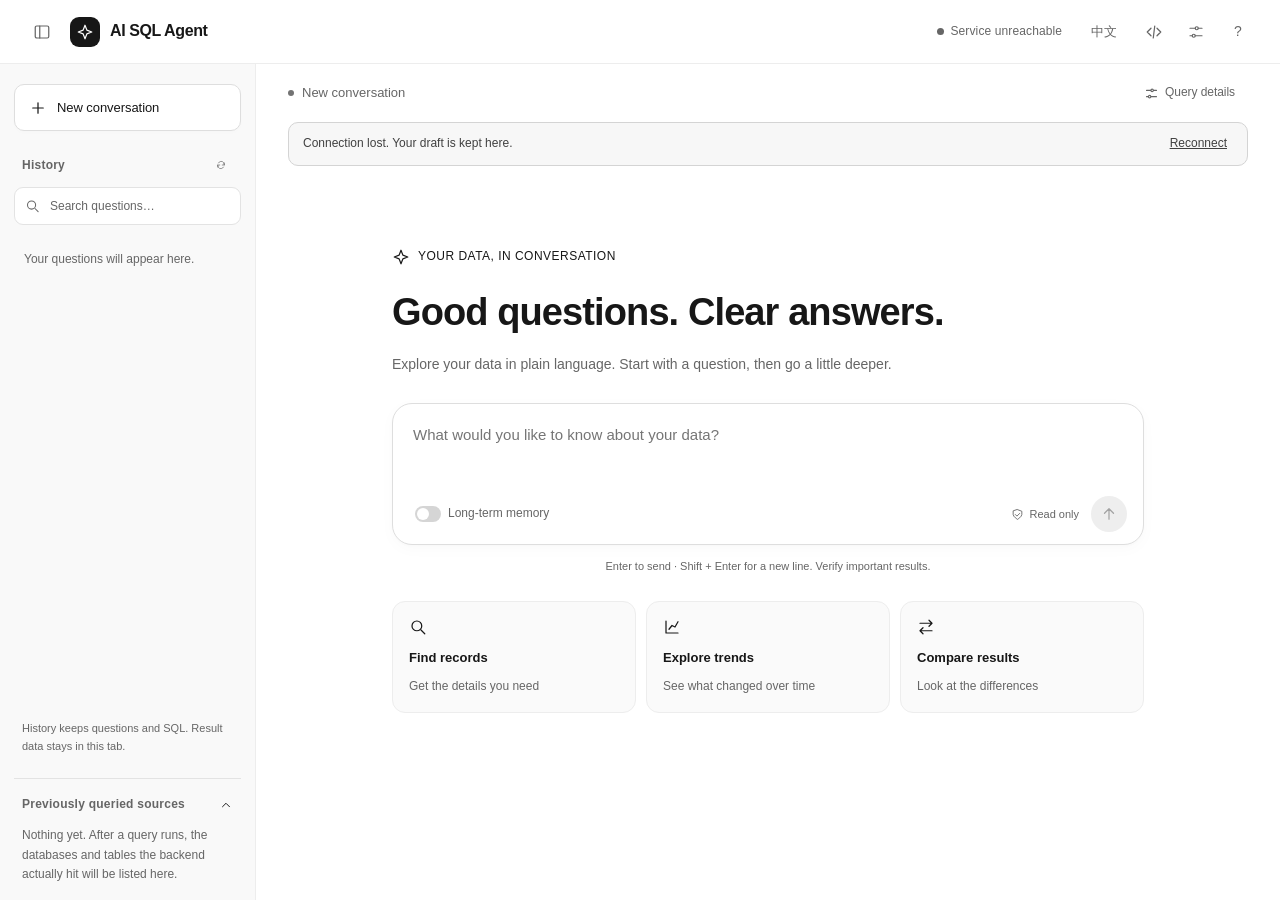
==== commit b984c34e: "feat(ui): redesign SQL chat with monochrome conversation workspace" ====
--- a/src/ai_sql_agent/api/static/index.html
+++ b/src/ai_sql_agent/api/static/index.html
@@ -4,7 +4,7 @@
 <meta name="viewport" content="width=device-width, initial-scale=1">
 <title data-i18n="title">AI SQL Agent · Console</title>
 <style>
-/* ─── tokens — OpenAI design system (tokens.css, 原样绑定) ──────────── */
+/* ─── monochrome design tokens ──────────────────────────────────── */
 :root {
   /* ─── Surface ──────────────────────────────────────────────────── */
   --bg:           #ffffff;
@@ -22,15 +22,15 @@
   --border-soft: #ededed;             /* card outline on white surface */
 
   /* ─── Accent ───────────────────────────────────────────────────── */
-  --accent:        #10a37f;           /* OpenAI Teal — links, highlight, CTA */
+  --accent:        #171717;           /* black — links, highlight, CTA */
   --accent-on:     #ffffff;
-  --accent-hover:  #0a7a5e;           /* teal deep — hover/pressed */
+  --accent-hover:  #333333;           /* charcoal — hover/pressed */
   --accent-active: color-mix(in oklab, var(--accent), black 14%);
 
   /* ─── Semantic ─────────────────────────────────────────────────── */
-  --success: #10a37f;                 /* teal — success path */
-  --warn:    #f5a623;                 /* amber — advisory */
-  --danger:  #ef4146;                 /* error — validation, destructive */
+  --success: #171717;                 /* neutral — success path */
+  --warn:    #737373;                 /* gray — advisory, paired with labels and icons */
+  --danger:  #404040;                 /* charcoal — errors, paired with explicit labels */
 
   /* ─── Typography ───────────────────────────────────────────────── */
   --font-display: "Signifier", "Source Serif Pro", Georgia, ui-serif, serif;
@@ -77,7 +77,7 @@
   --elev-raised: 0 4px 16px rgba(13, 13, 13, 0.06);
 
   /* ─── Focus ────────────────────────────────────────────────────── */
-  --focus-ring: 0 0 0 3px rgba(16, 163, 127, 0.12);
+  --focus-ring: 0 0 0 3px rgba(0, 0, 0, 0.1);
 
   /* ─── Motion ───────────────────────────────────────────────────── */
   --motion-fast:   150ms;
@@ -435,125 +435,281 @@
   }
 }
 
-/* ─── responsive ───────────────────────────────────────────────────── */
-@media (max-width: 1280px) {
-  :root { --rail-left: 264px; }
-  .rail { padding: var(--space-4); }
-  .console { grid-template-columns: var(--rail-left) minmax(0, 1fr); }
-  .rail-r {
-    grid-column: 1 / -1; border-left: 0; border-top: 1px solid var(--border);
-    display: grid; grid-template-columns: 1fr 1fr; gap: var(--space-8); align-items: start;
-  }
-}
-@media (max-width: 920px) {
-  .console { grid-template-columns: minmax(0, 1fr); height: auto; }
-  .rail, .workbench { overflow: visible; height: auto; }
-  .workbench { order: 1; }
-  .rail-r { order: 2; grid-column: auto; border-left: 0; border-top: 1px solid var(--border); display: flex; }
-  .rail-l { order: 3; border-right: 0; border-bottom: 0; border-top: 1px solid var(--border); }
-  .workbench-inner { padding: var(--space-6) var(--container-gutter-phone) var(--space-12); }
-  .topbar { padding-inline: var(--container-gutter-phone); }
-  .brand .env { display: none; }
+/* Conversation workspace: readable surfaces and a single primary action. */
+:root {
+  --rail-left: 256px; --topbar-h: 64px; --bg: #fff; --surface: #f5f5f5;
+  --surface-warm: #f9f9f9; --fg: #171717; --fg-2: #333333; --muted: #666666;
+  --meta: #757575; --border: #e3e3e3; --border-soft: #ededed; --accent: #171717;
+  --accent-hover: #333333; --font-body: Inter, -apple-system, BlinkMacSystemFont, "Segoe UI", sans-serif;
+}
+body { height: 100dvh; overflow: hidden; font-size: 14px; }
+button:disabled { cursor: not-allowed; opacity: .45; }
+button, summary { -webkit-tap-highlight-color: transparent; }
+button:active:not(:disabled) { transform: scale(.98); }
+[hidden] { display: none !important; }
+.sr-only { position: absolute; width: 1px; height: 1px; padding: 0; margin: -1px; overflow: hidden; clip: rect(0,0,0,0); white-space: nowrap; border: 0; }
+.icon { width: 18px; height: 18px; flex: none; fill: none; stroke: currentColor; stroke-width: 1.65; stroke-linecap: round; stroke-linejoin: round; }
+.icon-btn { width: 36px; height: 36px; border-radius: 9px; }
+.topbar { padding: 0 24px; border-bottom: 1px solid var(--border-soft); background: #fff; backdrop-filter: none; }
+.brand { align-items: center; gap: 10px; }
+.brand .mark { font-family: var(--font-body); font-size: 16px; font-weight: 650; letter-spacing: -.4px; }
+.brand-symbol { display: grid; place-items: center; width: 30px; height: 30px; background: var(--accent); color: #fff; border-radius: 9px; }
+.brand .env { display: none; }
+.topbar-actions { gap: 6px; }
+.status-chip { border: 0; background: transparent !important; font-size: 12px; max-width: 230px; overflow: hidden; text-overflow: ellipsis; }
+.status-chip.is-live { color: var(--accent); }
+.status-chip.is-demo { color: #666666; }
+.console { height: calc(100dvh - var(--topbar-h)); grid-template-columns: var(--rail-left) minmax(0,1fr); }
+.rail-l { margin: 0; padding: 20px 14px 16px; border: 0; border-right: 1px solid var(--border-soft); border-radius: 0; background: var(--surface-warm); gap: 22px; overflow: hidden; }
+.rail-title { text-transform: none; letter-spacing: .02em; font-size: 12px; font-weight: 600; color: var(--muted); }
+.rail .caption { font-size: 12px; font-weight: 400; }
+#btnNew { justify-content: flex-start; gap: 10px; padding: 12px 14px; min-height: 44px; font-size: 13px; flex: none; border-radius: 10px; color: var(--accent); border-color: #dedede; box-shadow: 0 2px 4px #00000003; }
+#btnNew:hover { background: #eeeeee; border-color: #cccccc; }
+.history-section { display: flex; flex-direction: column; min-height: 100px; flex: 1; overflow: hidden; }
+.rail-section-head { padding: 0 8px; margin-bottom: 10px; }
+.history-search { display: flex; gap: 8px; align-items: center; background: #fff; border: 1px solid var(--border); border-radius: 9px; padding: 0 10px; margin-bottom: 14px; }
+.history-search .icon { width: 15px; color: var(--muted); }
+.history-search:focus-within { border-color: var(--accent); box-shadow: var(--focus-ring); }
+.history-search input { width: 100%; min-width: 0; height: 36px; font: inherit; font-size: 12px; border: 0; background: none; color: var(--fg); outline: 0; box-shadow: none; }
+.history-search input::placeholder { color: var(--muted); }
+#historyList { overflow-y: auto; flex: 1; min-height: 0; scrollbar-width: thin; }
+.hist { padding: 10px; border-radius: 9px; }
+.hist[aria-current="true"] { background: #eaeaea; border-color: #dddddd; }
+.hist-q { font-size: 13px; -webkit-line-clamp: 2; }
+.hist-meta { gap: 6px; margin-top: 5px; font-size: 11px; }
+.hist-time { font: inherit; color: var(--muted); }
+.hist-meta .chip { font-size: 10px; padding: 1px 6px; }
+.history-group { border-radius: 10px; }
+.history-versions { margin: 0 8px 10px 12px; }
+.history-versions > summary { font-size: 11px; color: var(--muted); cursor: pointer; padding: 4px 0; }
+.history-versions .hist { border-left: 1px solid var(--border); border-radius: 0 8px 8px 0; margin-top: 3px; }
+.history-versions .hist-q { display: none; }
+.history-empty { padding: 10px; line-height: 1.8; color: var(--muted); }
+.audit-caption { font-size: 11px !important; line-height: 1.6; margin: 12px 8px 0; color: var(--muted); }
+#auditNote { max-height: 150px; overflow: auto; }
+.source-section { flex: none; max-height: 32%; overflow-y: auto; border-top: 1px solid var(--border); padding-top: 16px; scrollbar-width: thin; }
+.source-section > summary { list-style: none; cursor: pointer; display: flex; align-items: center; justify-content: space-between; padding: 0 8px; }
+.source-section > summary::-webkit-details-marker { display: none; }
+.source-section > summary .icon { width: 14px; height: 14px; }
+.source-section[open] > summary { margin-bottom: 12px; }
+.source-section[open] > summary .icon { transform: rotate(180deg); }
+#sourceList > .caption { padding: 0 8px; }
+.src { padding: 10px 8px; }
+.src-name { font-size: 12px; }
+.src-tables { display: block; font-size: 11px; line-height: 1.7; margin-top: 5px; }
+.src.is-hit { background: #efefef; border-color: #dddddd; }
+.src.is-hit .chip { box-shadow: none; background: #e3e3e3; color: #333333; }
+#sourcesPool { padding: 0 8px; }
+.workbench { position: relative; overflow: hidden; min-width: 0; min-height: 0; background: #fff; }
+.chat-header { min-height: 58px; display: flex; align-items: center; justify-content: space-between; gap: 16px; padding: 0 32px; flex: none; }
+.chat-title { display: flex; align-items: center; gap: 8px; font-size: 13px; font-weight: 500; color: var(--muted); min-width: 0; }
+.chat-title .dot { width: 6px; height: 6px; background: #737373; }
+.chat-title-text { overflow: hidden; white-space: nowrap; text-overflow: ellipsis; }
+.chat-header .btn { font-size: 12px; gap: 6px; flex: none; }
+.chat-header .icon { width: 15px; height: 15px; }
+.chat-scroll { flex: 1; min-height: 0; overflow: auto; scrollbar-gutter: stable both-edges; scroll-behavior: smooth; }
+.workbench-inner { max-width: 832px; padding: 24px 40px 32px; min-height: 100%; gap: 0; }
+#result { display: flex; flex-direction: column; gap: 40px; }
+.workbench.is-empty { overflow-y: auto; }
+.workbench.is-empty .chat-scroll { flex: 0 0 auto; overflow: visible; margin-top: clamp(24px,9vh,110px); }
+.workbench.is-empty .workbench-inner { min-height: 0; padding: 0 40px; }
+.welcome { width: 100%; margin: 0; text-align: left; padding: 0; }
+.welcome .eyebrow { color: var(--accent); font-size: 12px; text-transform: none; letter-spacing: .04em; display: flex; align-items: center; gap: 8px; margin-bottom: 20px; }
+.welcome h1 { font-size: clamp(27px,3vw,38px); line-height: 1.35; font-weight: 570; letter-spacing: -.9px; }
+.welcome p { font-size: 14px; color: var(--muted); margin-top: 14px; line-height: 1.8; max-width: 520px; }
+.composer-dock { flex: none; width: 100%; max-width: 832px; margin: 0 auto; padding: 12px 40px 18px; position: relative; background: #fff; }
+.workbench.is-empty .composer-dock { margin-top: 26px; padding-top: 0; padding-bottom: 36px; }
+.composer { border: 1px solid #dedede; border-radius: 20px; padding: 18px 16px 12px; background: #fff; box-shadow: 0 4px 16px #00000006, 0 1px 3px #00000004; }
+.composer:focus-within { border-color: #a3a3a3; box-shadow: 0 0 0 3px #00000008, 0 4px 16px #00000006; }
+.composer textarea { display: block; min-height: 30px; max-height: 192px; padding: 0 4px; font-size: 15px; line-height: 26px; box-shadow: none; }
+.composer textarea::placeholder { color: #757575; }
+.workbench.is-empty .composer textarea { min-height: 62px; }
+.composer-foot { border: 0; padding: 0; margin-top: 12px; gap: 8px; }
+.composer-foot-left { gap: 6px; }
+.composer .toggle { font-size: 12px; min-height: 32px; padding: 0 6px; gap: 7px; }
+.composer .toggle .track { width: 26px; height: 16px; }
+.composer .toggle .track::after { width: 12px; height: 12px; }
+.composer .toggle[aria-pressed="true"] .track::after { transform: translateX(10px); }
+.composer .toggle[aria-pressed="true"] .track { background: var(--accent); }
+.session-label { display: none; }
+.composer-tools { display: flex; align-items: center; gap: 12px; }
+.composer-mode { font-size: 11px; color: var(--muted); display: flex; align-items: center; gap: 5px; }
+.composer-mode .icon { width: 13px; height: 13px; }
+.send-btn { width: 36px; height: 36px; display: grid; place-items: center; padding: 0; border: 0; border-radius: 50%; background: var(--accent); color: #fff; flex: none; }
+.send-btn:hover:not(:disabled) { background: var(--accent-hover); }
+.send-btn:disabled { background: #eeeeee; color: #a3a3a3; opacity: 1; }
+.composer-hint { text-align: center; font-size: 11px; color: var(--muted); padding-top: 12px; }
+.suggestions { display: grid; grid-template-columns: repeat(3,minmax(0,1fr)); gap: 10px; margin-top: 26px; }
+.suggestion { display: flex; flex-direction: column; align-items: flex-start; gap: 8px; text-align: left; padding: 16px; border: 1px solid var(--border-soft); background: #fafafa; border-radius: 13px; font-size: 13px; color: var(--fg); }
+.suggestion:hover { background: #f0f0f0; border-color: #d0d0d0; }
+.suggestion .icon { color: var(--accent); margin-bottom: 3px; }
+.suggestion span { font-size: 12px; color: var(--muted); line-height: 1.6; }
+.workbench:not(.is-empty) .suggestions, .workbench:not(.is-empty) #askChips { display: none; }
+#askChips { margin-top: 20px; gap: 6px; align-items: center; }
+#askChips:empty { display: none; }
+#askChips .caption { font-size: 11px; padding-right: 4px; }
+.ask-chip { font-size: 12px; min-height: 30px; padding: 4px 10px; max-width: 240px; overflow: hidden; white-space: nowrap; text-overflow: ellipsis; display: block; }
+.turn { min-width: 0; }
+.user-message { display: flex; flex-direction: column; align-items: flex-end; gap: 5px; margin: 0 0 24px 48px; }
+.user-bubble { background: #f1f1f1; color: var(--fg); padding: 12px 16px; border-radius: 18px 18px 4px 18px; font-size: 15px; line-height: 1.75; white-space: pre-wrap; overflow-wrap: anywhere; max-width: 100%; }
+.message-actions { display: flex; gap: 3px; align-items: center; }
+.message-actions .icon-btn { width: 34px; height: 34px; border-radius: 8px; color: var(--muted); }
+.message-actions .icon { width: 16px; height: 16px; }
+.user-message .message-actions { opacity: 0; transition: opacity .15s; }
+.user-message:hover .message-actions, .user-message:focus-within .message-actions { opacity: 1; }
+.assistant-label { display: flex; align-items: center; gap: 8px; font-size: 12px; font-weight: 600; color: var(--accent); margin-bottom: 14px; }
+.assistant-label .icon { width: 18px; height: 18px; }
+.answer-card { border: 0; padding: 0; background: none; }
+.answer-text { font-size: 15px; font-weight: 400; line-height: 1.9; white-space: pre-wrap; overflow-wrap: anywhere; color: var(--fg); }
+.answer-meta { display: flex; gap: 6px; flex-wrap: wrap; margin-top: 12px; }
+.answer-meta .chip { font-size: 11px; padding: 3px 8px; }
+.answer-reason { font-size: 12px; margin-top: 12px; color: var(--muted); line-height: 1.8; }
+.response > .stack-6 > * + * { margin-top: 18px; }
+.response .card { padding: 16px; border-radius: 12px; }
+.response .answer-card { padding: 0; }
+.response .sql { font-size: 12px; border-radius: 9px; }
+.response .h3 { font-size: 15px; }
+.response .caption { font-size: 12px; }
+.response .btn-sm { font-size: 12px; min-height: 34px; padding: 6px 10px; }
+.query-details { border: 1px solid var(--border); border-radius: 14px; padding: 0 16px; overflow: hidden; }
+.query-details > summary { cursor: pointer; color: var(--fg-2); font-weight: 500; font-size: 13px; padding: 14px 0; }
+.query-details > .card { border: 0; border-top: 1px solid var(--border-soft); border-radius: 0; margin: 0; padding: 16px 0; }
+.query-details .tabs { margin-top: 12px; gap: 8px; }
+.query-details .tab { padding: 6px 4px 10px; font-size: 12px; }
+.table-hint { font-size: 11px; color: var(--muted); margin-top: 8px; }
+.table-wrap { max-height: 360px; margin-top: 12px; scrollbar-width: thin; }
+.ds-table thead th { position: sticky; top: 0; z-index: 1; font-size: 11px; }
+.ds-table td { font-size: 13px; }
+.feedback-card { border: 0; background: none; padding: 4px 0 !important; }
+.feedback-top { display: flex; align-items: center; gap: 12px; flex-wrap: wrap; }
+.feedback-top .fb { gap: 4px; }
+.feedback-card .btn { border-color: transparent; background: var(--surface-warm); }
+.feedback-note { margin-top: 10px; font-size: 12px; color: var(--muted); }
+.feedback-note summary { cursor: pointer; }
+.fb-comment { margin-top: 10px; }
+.card-flag { font-size: 13px; }
+#jumpLatest { position: absolute; bottom: 100%; left: 50%; transform: translateX(-50%); border-radius: 30px; background: #fff; border: 1px solid var(--border); box-shadow: 0 2px 10px #00000009; font-size: 12px; min-height: 34px; padding: 5px 12px; white-space: nowrap; }
+#jumpLatest .icon { width: 14px; height: 14px; }
+.thinking { display: flex; align-items: center; gap: 10px; color: var(--muted); font-size: 14px; padding: 8px 0; }
+.thinking .thinking-dot { width: 7px; height: 7px; background: var(--accent); border-radius: 50%; animation: pulse 1.2s infinite; }
+.rail-r { position: fixed; right: 16px; top: 76px; bottom: 16px; width: 340px; z-index: 22; border: 1px solid var(--border); border-radius: 16px; box-shadow: 0 12px 48px #00000020; background: #fff; padding: 24px; gap: 24px; }
+.rail-r .pipe-detail { font-size: 12px; }
+.rail-r .pipe-label { font-size: 13px; }
+.rail-r .kv { font-size: 12px; }
+.trace-heading { display: flex; align-items: center; justify-content: space-between; }
+.edit-note { font-size: 12px; color: var(--accent); display: flex; align-items: center; justify-content: space-between; margin: 0 4px 8px; }
+#toast { position: fixed; bottom: 24px; left: 50%; transform: translateX(-50%); padding: 10px 18px; background: #262626; color: #fff; font-size: 13px; border-radius: 12px; box-shadow: 0 4px 20px #0002; z-index: 100; }
+#drawerBackdrop { position: fixed; inset: var(--topbar-h) 0 0; z-index: 24; background: #00000030; border: 0; border-radius: 0; }
+.history-status { color: #666666; }
+.conn-banner { margin: 0 32px; padding: 10px 14px; border: 1px solid #d4d4d4; background: #f7f7f7; border-radius: 10px; font-size: 12px; color: #404040; display: flex; align-items: center; justify-content: space-between; gap: 12px; }
+.conn-banner button { border: 0; background: none; color: inherit; font-size: 12px; text-decoration: underline; flex: none; }
+@media (max-width: 1100px) { :root { --rail-left: 232px; } .topbar { padding: 0 18px; } }
+@media (max-width: 900px) {
+  .console { grid-template-columns: minmax(0,1fr); }
+  .rail-l { position: fixed; top: var(--topbar-h); bottom: 0; left: 0; width: min(290px,calc(100vw - 44px)); z-index: 25; border-right: 1px solid var(--border); box-shadow: 8px 0 40px #00000010; }
+  .rail-l:not(.is-open) { display: none; }
+  .workbench.is-empty .chat-scroll { margin-top: clamp(30px,7vh,80px); }
+}
+@media (max-width: 520px) {
+  :root { --topbar-h: 56px; }
+  .topbar { padding: 0 10px; gap: 4px; }
+  .brand { gap: 6px; }
+  .brand .mark { font-size: 14px; }
+  .brand-symbol { display: none; }
+  .topbar-actions { gap: 0; }
+  #connText { display: none; }
+  .status-chip { padding: 5px; }
+  #btnExplain, #btnHelp { display: none; }
+  .chat-header { padding: 0 20px; min-height: 48px; }
+  .chat-header .btn { padding: 6px; }
+  .workbench-inner { padding: 18px 20px 28px; }
+  .workbench.is-empty .workbench-inner { padding: 0 24px; }
+  .workbench.is-empty .chat-scroll { margin-top: 32px; }
+  .welcome .eyebrow { margin-bottom: 14px; }
+  .welcome h1 { font-size: 28px; max-width: 320px; }
+  .welcome p { font-size: 13px; margin-top: 12px; }
+  .composer-dock { padding: 10px 16px max(12px,env(safe-area-inset-bottom)); }
+  .workbench.is-empty .composer-dock { margin-top: 22px; }
+  .composer { border-radius: 17px; padding: 15px 12px 10px; }
+  .composer textarea { font-size: 16px; }
+  .composer-hint { font-size: 10px; }
+  .composer-mode { font-size: 10px; }
+  .suggestions { gap: 8px; margin-top: 22px; grid-template-columns: 1fr; }
+  .suggestion { display: grid; grid-template-columns: 20px 80px 1fr; gap: 10px; align-items: center; padding: 13px; font-size: 12px; }
+  .suggestion .icon { margin: 0; width: 17px; }
+  .suggestion span { font-size: 11px; }
+  .user-message { margin-left: 24px; }
+  .user-message .message-actions { opacity: 1; }
+  .user-bubble, .answer-text { font-size: 14px; }
+  .message-actions .icon-btn { width: 38px; height: 38px; }
+  .query-details { padding: 0 12px; }
+  .rail-r { width: min(340px,calc(100vw - 24px)); right: 12px; }
   .grid-2 { grid-template-columns: 1fr; }
-}
+  .sheet { max-height: calc(100dvh - 32px); overflow: auto; padding: 22px; }
+  .conn-banner { margin: 0 16px; }
+}
+@media (hover: none) { .user-message .message-actions { opacity: 1; } }
+@media (prefers-reduced-motion: reduce) { .chat-scroll { scroll-behavior: auto; } }
 </style>
 </head>
 <body>
+<svg xmlns="http://www.w3.org/2000/svg" class="sr-only" aria-hidden="true"><symbol id="i-search" viewBox="0 0 24 24"><circle cx="10.5" cy="10.5" r="6.5"/><path d="m16 16 5 5"/></symbol><symbol id="i-chart" viewBox="0 0 24 24"><path d="M4 4v16h16M8 15l4-5 4 2 4-7"/></symbol><symbol id="i-compare" viewBox="0 0 24 24"><path d="M4 7h16m-4-4 4 4-4 4M20 17H4m4-4-4 4 4 4"/></symbol><symbol id="i-spark" viewBox="0 0 24 24"><path d="m12 3 2.5 6.5L21 12l-6.5 2.5L12 21l-2.5-6.5L3 12l6.5-2.5Z"/></symbol><symbol id="i-plus" viewBox="0 0 24 24"><path d="M12 5v14M5 12h14"/></symbol><symbol id="i-arrow" viewBox="0 0 24 24"><path d="M12 19V5m-6 6 6-6 6 6"/></symbol><symbol id="i-down" viewBox="0 0 24 24"><path d="m6 9 6 6 6-6"/></symbol><symbol id="i-copy" viewBox="0 0 24 24"><rect x="8" y="8" width="12" height="12" rx="2"/><path d="M16 8V4H4v12h4"/></symbol><symbol id="i-edit" viewBox="0 0 24 24"><path d="m14 5 5 5M4 20l5-1L20 8a2 2 0 0 0-5-5L4 14Z"/></symbol><symbol id="i-refresh" viewBox="0 0 24 24"><path d="M20 7v5h-5M4 17v-5h5"/><path d="M6 7a7 7 0 0 1 12-1l2 6M4 12l2 6a7 7 0 0 0 12-1"/></symbol><symbol id="i-panel" viewBox="0 0 24 24"><rect x="3" y="4" width="18" height="16" rx="2"/><path d="M9 4v16"/></symbol><symbol id="i-close" viewBox="0 0 24 24"><path d="m6 6 12 12M6 18 18 6"/></symbol><symbol id="i-sliders" viewBox="0 0 24 24"><path d="M4 7h7m4 0h5M4 17h3m4 0h9"/><circle cx="13" cy="7" r="2"/><circle cx="9" cy="17" r="2"/></symbol><symbol id="i-shield" viewBox="0 0 24 24"><path d="m12 3 8 3v6c0 4-8 9-8 9s-8-5-8-9V6Z"/><path d="m8 12 3 3 5-5"/></symbol><symbol id="i-database" viewBox="0 0 24 24"><ellipse cx="12" cy="5" rx="8" ry="3"/><path d="M4 5v14c0 4 16 4 16 0V5M4 12c0 4 16 4 16 0"/></symbol><symbol id="i-code" viewBox="0 0 24 24"><path d="m8 7-5 5 5 5m8-10 5 5-5 5m-3-13-2 16"/></symbol><symbol id="i-stop" viewBox="0 0 24 24"><rect x="7" y="7" width="10" height="10" rx="1" fill="currentColor" stroke="none"/></symbol></svg>
 
 <a class="skip-link" href="#q" id="skipToAsk" data-od-id="skip-to-composer" data-i18n="skip">Skip to question box</a>
 
 <header class="topbar" data-od-id="topbar">
   <div class="brand">
-    <span class="mark">AI SQL Agent</span>
-    <span class="env" id="envLabel" data-i18n="env.readonly">read-only</span>
+    <button class="icon-btn" id="btnSidebar" aria-controls="sidebar" aria-expanded="true" data-i18n-aria="chat.sidebar"><svg class="icon" aria-hidden="true"><use href="#i-panel"/></svg></button>
+    <span class="brand-symbol"><svg class="icon" aria-hidden="true"><use href="#i-spark"/></svg></span><span class="mark">AI SQL Agent</span>
+    <span class="env" id="envLabel"></span>
   </div>
   <div class="topbar-actions">
-    <button class="btn btn-ghost btn-sm" id="btnLang" type="button" data-od-id="lang-toggle">中文</button>
-    <button class="toggle" id="btnExplain" aria-pressed="false" type="button" data-od-id="explain-toggle">
-      <span class="track" aria-hidden="true"></span><span data-i18n="explain">Explain mode</span>
-    </button>
-    <span class="chip status-chip is-demo" id="connChip" data-od-id="connection-status">
-      <span class="dot"></span><span id="connText" data-i18n="conn.checking">Checking connection…</span>
-    </span>
-    <button class="btn btn-secondary btn-sm" id="btnSettings" data-od-id="open-settings" data-i18n="settings">Connection settings</button>
-    <button class="icon-btn" id="btnHelp" data-od-id="open-help" data-i18n-aria="shortcuts" aria-label="Keyboard shortcuts">
-      <svg viewBox="0 0 24 24" fill="none" stroke="currentColor" stroke-width="1.6" stroke-linecap="round"><circle cx="12" cy="12" r="9"></circle><path d="M9.6 9.2a2.5 2.5 0 1 1 3.3 2.4c-.6.2-.9.7-.9 1.3v.5"></path><path d="M12 17h.01"></path></svg>
-    </button>
+    <span class="chip status-chip is-demo" id="connChip"><span class="dot"></span><span id="connText" data-i18n="conn.checking"></span></span>
+    <button class="btn btn-ghost btn-sm" id="btnLang">中文</button>
+    <button class="icon-btn" id="btnExplain" aria-pressed="false" data-i18n-aria="explain"><svg class="icon" aria-hidden="true"><use href="#i-code"/></svg></button>
+    <button class="icon-btn" id="btnSettings" data-od-id="open-settings" data-i18n-aria="settings"><svg class="icon" aria-hidden="true"><use href="#i-sliders"/></svg></button>
+    <button class="icon-btn" id="btnHelp" data-i18n-aria="shortcuts"><span aria-hidden="true">?</span></button>
   </div>
 </header>
-
-<div class="console">
-
-  <!-- ─── left rail ─────────────────────────────────────────────── -->
-  <aside class="rail rail-l" data-od-id="rail-sources">
-    <button class="btn btn-secondary" id="btnNew" data-od-id="new-query" style="width:100%" data-i18n="newQuery">New query</button>
-    <section>
-      <div class="row-between" style="margin-bottom:var(--space-3)">
-        <h2 class="rail-title" data-i18n="sources">Data sources</h2>
-        <span class="caption num" id="hitCount">—</span>
-      </div>
-      <div class="rail-list" id="sourceList"></div>
-      <div id="sourcesPool"></div>
-      <div id="sourcesNote"></div>
+<button id="drawerBackdrop" hidden data-i18n-aria="ui.closeSidebar"></button>
+<div class="console" id="console">
+  <aside class="rail rail-l" id="sidebar" data-od-id="rail-sources">
+    <button class="btn btn-secondary" id="btnNew" data-od-id="new-query"><svg class="icon" aria-hidden="true"><use href="#i-plus"/></svg><span data-i18n="newQuery"></span></button>
+    <section class="history-section" data-od-id="rail-history">
+      <div class="row-between rail-section-head"><h2 class="rail-title" data-i18n="history"></h2><button class="icon-btn" style="width:24px;height:24px" id="btnRefreshHistory" data-i18n-aria="refresh"><svg class="icon" aria-hidden="true"><use href="#i-refresh"/></svg></button></div>
+      <label class="history-search"><svg class="icon" aria-hidden="true"><use href="#i-search"/></svg><input type="search" id="historySearch" data-i18n-ph="ui.search" data-i18n-aria="ui.search" autocomplete="off"></label><div class="rail-list" id="historyList"></div>
+      <p class="caption audit-caption" data-i18n="audit.note"></p><div id="auditNote"></div>
     </section>
-
-    <section data-od-id="rail-history">
-      <div class="row-between" style="margin-bottom:var(--space-3)">
-        <h2 class="rail-title" data-i18n="history">History</h2>
-        <button class="btn btn-ghost btn-sm" id="btnRefreshHistory" data-i18n="refresh">Refresh</button>
-      </div>
-      <div class="rail-list" id="historyList"></div>
-      <p class="caption" style="margin-top:var(--space-3); line-height:1.5">
-        <span data-i18n="audit.note">The audit log keeps questions, SQL and metadata — never result sets.</span>
-      </p>
-      <div id="auditNote"></div>
-    </section>
+    <details class="source-section" open>
+      <summary><h2 class="rail-title" data-i18n="ui.sources"></h2><svg class="icon" aria-hidden="true"><use href="#i-down"/></svg></summary>
+      <span class="sr-only" id="hitCount"></span><div class="rail-list" id="sourceList"></div><div id="sourcesPool"></div><div id="sourcesNote"></div>
+    </details>
   </aside>
-
-  <!-- ─── center ────────────────────────────────────────────────── -->
-  <main class="workbench" id="workbench" data-od-id="workbench">
-    <div class="workbench-inner">
-
-      <section data-od-id="composer">
-        <div class="composer">
-          <label for="q" class="eyebrow" style="display:block;margin-bottom:var(--space-3)" data-i18n="ask">Ask</label>
-          <textarea id="q" rows="3" data-i18n-ph="ask.ph" placeholder="Describe the data you want."></textarea>
-          <div class="composer-foot">
-            <div class="composer-foot-left">
-              <button class="toggle" id="btnLongTerm" aria-pressed="false" type="button">
-                <span class="track" aria-hidden="true"></span><span data-i18n="longTerm">Long-term memory</span>
-              </button>
-              <span class="chip mono" id="sessionChip">s1</span>
-            </div>
-            <div class="composer-foot-left">
-              <span class="kbd">⌘ ↵</span>
-              <button class="btn btn-primary" id="btnRun" data-od-id="run-query" data-i18n="run">Run query</button>
-            </div>
-          </div>
+  <main class="workbench is-empty" id="workbench" data-od-id="workbench">
+    <div class="chat-header"><span class="chat-title"><span class="dot"></span><span class="chat-title-text" id="chatTitle" data-i18n="chat.workspace"></span></span><button class="btn btn-ghost btn-sm" id="btnTrace" aria-expanded="false" aria-controls="tracePanel"><svg class="icon" aria-hidden="true"><use href="#i-sliders"/></svg><span data-i18n="chat.details"></span></button></div>
+    <div class="conn-banner" id="connectionBanner" hidden><span data-i18n="ui.offline"></span><button type="button" id="reconnect" data-i18n="ui.reconnect"></button></div>
+    <div class="chat-scroll" id="chatScroll"><div class="workbench-inner"><section id="result" data-od-id="result" aria-label="Conversation" aria-live="polite" aria-relevant="additions text" aria-busy="false"></section></div></div>
+    <div class="composer-dock" data-od-id="composer">
+      <button class="btn" id="jumpLatest" hidden><svg class="icon" aria-hidden="true"><use href="#i-down"/></svg><span data-i18n="chat.latest"></span></button>
+      <div class="edit-note" id="editNote" hidden><span data-i18n="chat.editing"></span><button class="btn btn-ghost btn-sm" id="cancelEdit" data-i18n="cancel"></button></div>
+      <form class="composer" id="composerForm">
+        <label for="q" class="sr-only" data-i18n="ask"></label>
+        <textarea id="q" rows="1" data-i18n-ph="ask.ph"></textarea>
+        <div class="composer-foot">
+          <div class="composer-foot-left"><button class="toggle" id="btnLongTerm" aria-pressed="false" type="button"><span class="track" aria-hidden="true"></span><span data-i18n="longTerm"></span></button><span class="session-label" id="sessionChip"></span></div>
+          <div class="composer-tools"><span class="composer-mode"><svg class="icon" aria-hidden="true"><use href="#i-shield"/></svg><span data-i18n="chat.readonly"></span></span><button class="send-btn" id="btnRun" type="submit" data-od-id="run-query" data-i18n-aria="run" disabled><svg class="icon" aria-hidden="true"><use href="#i-arrow"/></svg></button></div>
         </div>
-        <div class="ask-chips" style="margin-top:var(--space-3)" id="askChips"></div>
-        <div id="composerNote"></div>
-      </section>
-
-      <section id="result" data-od-id="result" aria-live="polite" aria-busy="false"></section>
-
-      
-
+      </form>
+      <p class="composer-hint" data-i18n="chat.hint"></p><div class="suggestions" id="suggestions"></div><div class="ask-chips" id="askChips"></div><div id="composerNote"></div>
     </div>
   </main>
-
-  <!-- ─── right rail ────────────────────────────────────────────── -->
-  <aside class="rail rail-r" data-od-id="rail-trace">
-    <section>
-      <h2 class="rail-title" style="margin-bottom:var(--space-4)" data-i18n="pipe.title">Pipeline</h2>
-      <div class="pipe" id="pipeline"></div>
-    </section>
-    <section data-od-id="rail-meta">
-      <h2 class="rail-title" style="margin-bottom:var(--space-4)" data-i18n="meta.title">Metadata</h2>
-      <dl class="kv" id="metaList"></dl>
-    </section>
+  <aside class="rail rail-r" id="tracePanel" data-od-id="rail-trace" hidden>
+    <div class="trace-heading"><h2 class="rail-title" data-i18n="chat.details"></h2><button class="icon-btn" id="closeTrace" data-i18n-aria="chat.close"><svg class="icon" aria-hidden="true"><use href="#i-close"/></svg></button></div>
+    <section><h3 class="rail-title" style="margin-bottom:16px" data-i18n="pipe.title"></h3><div class="pipe" id="pipeline"></div></section>
+    <section data-od-id="rail-meta"><h3 class="rail-title" style="margin-bottom:16px" data-i18n="meta.title"></h3><dl class="kv" id="metaList"></dl></section>
   </aside>
 </div>
+<div id="toast" role="status" hidden></div>
 
 <!-- ─── settings dialog ─────────────────────────────────────────── -->
 <dialog id="dlgSettings" data-od-id="settings-dialog">
@@ -573,11 +729,11 @@
       </div>
       <div class="grid-2">
         <div class="field">
-          <label for="setUser">user_id</label>
+          <label for="setUser" data-i18n="ui.user">User ID</label>
           <input class="input" id="setUser" placeholder="li" autocomplete="off">
         </div>
         <div class="field">
-          <label for="setSession">session_id</label>
+          <label for="setSession" data-i18n="ui.session">Session ID</label>
           <input class="input" id="setSession" placeholder="s1" autocomplete="off">
         </div>
       </div>
@@ -593,7 +749,7 @@
   <div class="sheet stack-6">
     <h2 class="h3" data-i18n="shortcuts">Keyboard shortcuts</h2>
     <dl class="kv">
-      <dt data-i18n="sc.submit">Run query</dt><dd>⌘ / Ctrl + Enter</dd>
+      <dt data-i18n="sc.submit">Run query</dt><dd>Enter · Shift + Enter ↵</dd>
       <dt data-i18n="sc.focus">Focus question box</dt><dd>/</dd>
       <dt data-i18n="sc.settings">Open connection settings</dt><dd>⌘ / Ctrl + K</dd>
       <dt data-i18n="sc.close">Close dialog</dt><dd>Esc</dd>
@@ -606,10 +762,70 @@
 
 <script>
 /* ─── i18n ──────────────────────────────────────────────────────────
-   界面文案字典。默认英文；中文为对照。业务数据（库名、表名、SQL、
+   界面文案字典。首次打开跟随浏览器语言；保留用户选择。业务数据（库名、表名、SQL、
    后端返回的 answer/reason/detail）不翻译——那是数据，不是界面。 */
 const I18N = {
   en: {
+    'ui.tableHint': 'Scroll horizontally to see all columns', 'ui.user': 'User ID', 'ui.session': 'Conversation ID', 'ui.errorDetails': 'Technical details',
+    "ui.search": "Search questions…",
+    "ui.noMatches": "No matching questions. Try a different keyword.",
+    "ui.versions": "{n} earlier runs",
+    "ui.sources": "Previously queried sources",
+    "ui.closeSidebar": "Close sidebar",
+    "ui.kicker": "YOUR DATA, IN CONVERSATION",
+    "ui.welcome": "Good questions. Clear answers.",
+    "ui.intro": "Explore your data in plain language. Start with a question, then go a little deeper.",
+    "ui.lookup": "Find records",
+    "ui.lookupHint": "Get the details you need",
+    "ui.lookupPrompt": "I want to find specific business records. Help me identify the relevant tables and filters.",
+    "ui.trends": "Explore trends",
+    "ui.trendsHint": "See what changed over time",
+    "ui.trendsPrompt": "Help me analyze trends in my business data. First identify the available metrics and date fields.",
+    "ui.compare": "Compare results",
+    "ui.compareHint": "Look at the differences",
+    "ui.comparePrompt": "I want to compare business performance across groups. Help me identify the available dimensions and metrics.",
+    "ui.comment": "Add a comment (optional)",
+    "ui.results": "Query results",
+    "ui.offline": "Connection lost. Your draft is kept here.",
+    "ui.reconnect": "Reconnect",
+    "ui.historyError": "Could not load history. Check the connection or API key and refresh.",
+    "ui.elapsed": "Waiting {n}s",
+    "ui.historyInfo": "Viewing a saved query. Run it again to get current data.",
+    "ui.retryHint": "Ask again",
+    "ui.workspace": "New conversation",
+
+    "chat.workspace": "Your data workspace",
+    "chat.details": "Query details",
+    "chat.latest": "Jump to latest",
+    "chat.sidebar": "Toggle sidebar",
+    "chat.readonly": "Read only",
+    "chat.hint": "Enter to send · Shift + Enter for a new line. Verify important results.",
+    "chat.close": "Close details",
+    "chat.editing": "Editing a message · send to ask again",
+    "chat.kicker": "A LITTLE CURIOSITY. A LOT OF CLARITY.",
+    "chat.welcome": "What would you like to explore?",
+    "chat.intro": "Ask a question in your own words. Turn your business data into answers you can work with.",
+    "chat.cap.data": "Connected data",
+    "chat.cap.sql": "Transparent SQL",
+    "chat.cap.safe": "Read-only queries",
+    "chat.emptyHistory": "Your questions will appear here.",
+    "chat.thinking": "Looking into your question…",
+    "chat.pending": "Waiting for the query result. Execution details appear when it completes.",
+    "chat.stop": "Stop waiting",
+    "chat.stopped": "Stopped waiting. The query may still finish on the server.",
+    "chat.copy": "Copy answer",
+    "chat.copyQuestion": "Copy question",
+    "chat.edit": "Edit and resend",
+    "chat.retry": "Ask again",
+    "chat.sql": "SQL & result tables",
+    "chat.copyFailed": "Copy failed. Please select and copy the text.",
+    "chat.you": "You",
+    "chat.error": "Could not complete this query",
+    "chat.session": "Session",
+    "chat.feedback": "Was this helpful?",
+    "chat.historyOnly": "Historical SQL · results are not saved",
+    "chat.more": "View query details",
+
     'title': 'AI SQL Agent · Console',
     'skip': 'Skip to question box',
     'env.readonly': 'read-only',
@@ -622,7 +838,7 @@
     'conn.down': 'Service unreachable',
     'settings': 'Connection settings',
     'shortcuts': 'Keyboard shortcuts',
-    'newQuery': 'New query',
+    'newQuery': 'New conversation',
     'sources': 'Data sources',
     'sources.empty': 'Nothing yet. After a query runs, the databases and tables the backend actually hit will be listed here.',
     'sources.tables': '{n} tables',
@@ -634,9 +850,9 @@
     'sources.prefill': 'In {db}, ',
     'history': 'History',
     'refresh': 'Refresh',
-    'audit.note': 'The audit log keeps questions, SQL and metadata — never result sets.',
+    'audit.note': 'History keeps questions and SQL. Result data stays in this tab.',
     'ask': 'Ask',
-    'ask.ph': 'Describe the data you want. For example: suppliers with an on-time rate below 0.9, plus their latest inbound batch and unit price',
+    'ask.ph': 'What would you like to know about your data?',
     'longTerm': 'Long-term memory',
     'run': 'Run query',
     'run.busy': 'Running',
@@ -775,6 +991,66 @@
     'xp.validate.src': 'result_validation/',
   },
   zh: {
+    'ui.tableHint': '左右滑动可查看全部列', 'ui.user': '用户标识', 'ui.session': '会话标识', 'ui.errorDetails': '查看错误详情',
+    "ui.search": "搜索历史问题…",
+    "ui.noMatches": "没有找到相关问题，试试其他关键词。",
+    "ui.versions": "还有 {n} 次查询记录",
+    "ui.sources": "已查询的数据源",
+    "ui.closeSidebar": "关闭侧栏",
+    "ui.kicker": "让业务数据，成为对话的一部分",
+    "ui.welcome": "想了解什么，直接问。",
+    "ui.intro": "查明细、看趋势、做对比。从一个问题开始，逐步找到你需要的答案。",
+    "ui.lookup": "查找明细",
+    "ui.lookupHint": "找到你关心的业务记录",
+    "ui.lookupPrompt": "我想查找具体的业务记录，请先帮我确认可用的数据表和筛选条件。",
+    "ui.trends": "分析趋势",
+    "ui.trendsHint": "了解数据如何随时间变化",
+    "ui.trendsPrompt": "我想分析业务数据的变化趋势，请先帮我确认可用的指标和时间字段。",
+    "ui.compare": "对比数据",
+    "ui.compareHint": "看清不同维度之间的差异",
+    "ui.comparePrompt": "我想对比不同分组的业务表现，请先帮我确认可用的分组维度和指标。",
+    "ui.comment": "补充说明（选填）",
+    "ui.results": "查询结果",
+    "ui.offline": "服务连接已断开，你输入的内容会保留在这里。",
+    "ui.reconnect": "重新连接",
+    "ui.historyError": "历史记录加载失败，请检查连接或 API Key 后刷新。",
+    "ui.elapsed": "已等待 {n} 秒",
+    "ui.historyInfo": "正在查看历史查询，重新运行可获取最新数据。",
+    "ui.retryHint": "重新查询",
+    "ui.workspace": "新对话",
+
+    "chat.workspace": "数据工作台",
+    "chat.details": "查询详情",
+    "chat.latest": "回到最新消息",
+    "chat.sidebar": "展开或收起侧栏",
+    "chat.readonly": "只读查询",
+    "chat.hint": "Enter 发送 · Shift + Enter 换行 · 重要结果请核对",
+    "chat.close": "关闭详情",
+    "chat.editing": "正在编辑消息 · 发送后重新查询",
+    "chat.kicker": "从一个问题，到一个清晰的答案",
+    "chat.welcome": "今天，想从数据中发现什么？",
+    "chat.intro": "用日常语言提问，让业务数据给你答案。\n从查询到分析，在这里自然地聊下去。",
+    "chat.cap.data": "连接业务数据",
+    "chat.cap.sql": "SQL 清晰可查",
+    "chat.cap.safe": "数据只读保护",
+    "chat.emptyHistory": "问过的问题会出现在这里。",
+    "chat.thinking": "正在分析你的问题…",
+    "chat.pending": "正在等待查询结果，完成后可查看执行详情。",
+    "chat.stop": "停止等待",
+    "chat.stopped": "已停止等待。查询仍可能在服务端完成。",
+    "chat.copy": "复制回答",
+    "chat.copyQuestion": "复制问题",
+    "chat.edit": "编辑并重发",
+    "chat.retry": "重新查询",
+    "chat.sql": "SQL 与结果表",
+    "chat.copyFailed": "复制失败，请选中文字手动复制。",
+    "chat.you": "你",
+    "chat.error": "这次查询未能完成",
+    "chat.session": "会话",
+    "chat.feedback": "这条回答有帮助吗？",
+    "chat.historyOnly": "历史 SQL · 结果集未保存",
+    "chat.more": "查看查询详情",
+
     'title': 'AI SQL Agent · 查询控制台',
     'skip': '跳到提问框',
     'env.readonly': '只读',
@@ -787,7 +1063,7 @@
     'conn.down': '服务不可达',
     'settings': '连接设置',
     'shortcuts': '键盘快捷键',
-    'newQuery': '新建查询',
+    'newQuery': '新建对话',
     'sources': '数据源',
     'sources.empty': '还没有记录。跑一次查询后，这里会列出后端实际命中的库与表。',
     'sources.tables': '{n} 表',
@@ -799,9 +1075,9 @@
     'sources.prefill': '{db} 里',
     'history': '会话历史',
     'refresh': '刷新',
-    'audit.note': '审计只保存问题、SQL 与元数据，不保存结果集。',
+    'audit.note': '历史保存问题与 SQL，结果数据仅在本次会话展示。',
     'ask': '提问',
-    'ask.ph': '用中文描述你要的数据，例如：准时率低于 0.9 的供应商，最近入库批次和单价是多少',
+    'ask.ph': '描述你想了解的数据…',
     'longTerm': '长期记忆',
     'run': '运行查询',
     'run.busy': '查询中',
@@ -982,7 +1258,7 @@
 };
 
 const routeLabel = (r) => (r ? t('route.' + r) : '') || r || '';
-const anomalyLabel = (a) => t('anomaly.' + a) || a;
+const anomalyLabel = (a) => esc(t('anomaly.' + a) || a);
 
 const ICON = {
   check: '<svg viewBox="0 0 24 24" fill="none" stroke="currentColor" stroke-width="2.4" stroke-linecap="round" stroke-linejoin="round"><path d="M4 12.5 9 17.5 20 6.5"/></svg>',
@@ -995,7 +1271,7 @@
 const LS = 'ai-sql-console/v1';
 const state = {
   base: '', apiKey: '', userId: 'li', sessionId: 's1',
-  longTerm: false, live: false, explain: false, lang: 'en',
+  longTerm: false, live: false, explain: false, lang: navigator.language.startsWith('zh') ? 'zh' : 'en',
   history: [], current: null, activeTrace: null,
   feedback: {},   // trace_id -> 已提交的判定，用于回显
 };
@@ -1030,6 +1306,70 @@
   else sessionStorage.removeItem(LS + '/key');
 };
 
+const turns = [];
+let activeTurn = null;
+let requestController = null;
+let editingDraft = null;
+let historyError = false;
+const icon = (name) => `<svg class="icon" aria-hidden="true"><use href="#i-${name}"/></svg>`;
+const actionButton = (label, name, cls) => `<button class="icon-btn ${cls}" type="button" aria-label="${t(label)}" title="${t(label)}">${icon(name)}</button>`;
+let toastTimer;
+function toast(message) {
+  $('toast').textContent = message; $('toast').hidden = false;
+  clearTimeout(toastTimer); toastTimer = setTimeout(() => { $('toast').hidden = true; }, 2200);
+}
+async function copyText(text) {
+  try { await navigator.clipboard.writeText(text); toast(t('copied')); }
+  catch (_) { toast(t('chat.copyFailed')); }
+}
+function updateComposer() {
+  const q = $('q'); q.style.height = 'auto'; q.style.height = Math.min(q.scrollHeight, 192) + 'px';
+  $('btnRun').disabled = !busy && !q.value.trim();
+  $('btnRun').innerHTML = icon(busy ? 'stop' : 'arrow');
+  $('btnRun').setAttribute('aria-label', t(busy ? 'chat.stop' : 'run'));
+  $('btnRun').title = t(busy ? 'chat.stop' : 'run');
+  ['btnNew', 'btnSettings', 'btnLang', 'btnExplain', 'btnLongTerm', 'btnRefreshHistory', 'reconnect'].forEach((id) => { $(id).disabled = busy; });
+  document.querySelectorAll('.js-edit, .js-retry, .js-rerun, .hist, .js-fb, .js-fb-reset').forEach((el) => { el.disabled = busy; });
+}
+function setDraft(text) { $('q').value = text; updateComposer(); $('q').focus(); }
+function closeMobileSidebar() {
+  if (matchMedia('(max-width: 900px)').matches) { $('sidebar').classList.remove('is-open'); $('workbench').inert = false; $('drawerBackdrop').hidden = true; $('btnSidebar').setAttribute('aria-expanded', 'false'); }
+}
+function scrollLatest(force = false) {
+  const viewport = $('chatScroll');
+  if (force || viewport.scrollHeight - viewport.scrollTop - viewport.clientHeight < 180) {
+    viewport.scrollTo({ top: viewport.scrollHeight, behavior: matchMedia('(prefers-reduced-motion: reduce)').matches ? 'instant' : 'smooth' });
+  }
+  requestAnimationFrame(updateJump);
+}
+function updateJump() {
+  const el = $('chatScroll'); $('jumpLatest').hidden = el.scrollHeight - el.scrollTop - el.clientHeight < 140;
+}
+function resetConversation() {
+  turns.length = 0; activeTurn = null; state.current = null; state.activeTrace = null;
+  $('chatTitle').textContent = t('ui.workspace');
+  $('result').innerHTML = ''; $('editNote').hidden = true; editingDraft = null;
+}
+function createTurn(question) {
+  if (!turns.length) $('result').innerHTML = '';
+  $('workbench').classList.remove('is-empty');
+  const turn = { id: 'turn-' + crypto.randomUUID(), question, result: null, opts: {} };
+  turns.push(turn); activeTurn = turn;
+  $('chatTitle').textContent = question; $('chatTitle').title = question;
+  const el = document.createElement('article'); el.className = 'turn fade-in'; el.id = turn.id;
+  el.innerHTML = `<div class="user-message"><div class="user-bubble">${esc(question)}</div><div class="message-actions">${actionButton('chat.copyQuestion','copy','js-copy-question')}${actionButton('chat.edit','edit','js-edit')}</div></div><div class="assistant-label">${icon('spark')}<span>AI SQL Agent</span></div><div class="response"></div>`;
+  $('result').append(el);
+  el.querySelector('.js-copy-question').onclick = () => copyText(question);
+  el.querySelector('.js-edit').onclick = () => {
+    if (busy) return;
+    if (editingDraft === null) editingDraft = $('q').value;
+    $('editNote').hidden = false; setDraft(question);
+  };
+  closeMobileSidebar();
+  return turn;
+}
+function responseRoot(turn = activeTurn) { return turn ? $(turn.id).querySelector('.response') : $('result'); }
+
 /* ─── left rail ─────────────────────────────────────────────────── */
 function renderSources() {
   const hits = new Set(state.current?.selected_databases || []);
@@ -1052,7 +1392,7 @@
     }).join('');
     $('hitCount').textContent = hits.size ? t('sources.hitCount', { n: hits.size, m: dbs.length }) : t('sources.count', { n: dbs.length });
     $('sourceList').querySelectorAll('.src').forEach((el) => {
-      el.addEventListener('click', () => { $('q').value = t('sources.prefill', { db: el.dataset.db }); $('q').focus(); });
+      el.addEventListener('click', () => { setDraft(t('sources.prefill', { db: el.dataset.db })); closeMobileSidebar(); });
     });
   }
   const pooled = [...state_tables_pool].filter((t) =>
@@ -1063,39 +1403,32 @@
   $('sourcesNote').innerHTML = note('sources', true);
 }
 
-/* 示例问题取自这个账号真实问过的最近几条，不预设话术。 */
+/* Suggestions are editable starting points; recent questions come from real history. */
 function renderExamples() {
-  const seen = new Set(); const qs = [];
-  for (const h of state.history) {
-    if (h.query && !seen.has(h.query)) { seen.add(h.query); qs.push(h.query); }
-    if (qs.length === 3) break;
-  }
-  $('askChips').innerHTML = qs.length
-    ? `<span class="caption" style="align-self:center;margin-right:var(--space-1)">${t('recent')}</span>`
-      + qs.map((e) => `<button class="ask-chip" data-q="${esc(e)}">${esc(e)}</button>`).join('')
-    : '';
-  $('askChips').querySelectorAll('.ask-chip').forEach((c) => {
-    c.addEventListener('click', () => { $('q').value = c.dataset.q; $('q').focus(); });
+  const suggestions = [['lookup', 'search'], ['trends', 'chart'], ['compare', 'compare']];
+  $('suggestions').innerHTML = suggestions.map(([key, glyph]) => `<button class="suggestion" type="button" data-key="${key}">${icon(glyph)}<strong>${t('ui.' + key)}</strong><span>${t('ui.' + key + 'Hint')}</span></button>`).join('');
+  $('suggestions').querySelectorAll('button').forEach((btn) => { btn.onclick = () => setDraft(t('ui.' + btn.dataset.key + 'Prompt')); });
+  const qs = [...new Set(state.history.map((h) => h.query).filter(Boolean))].slice(0, 2);
+  $('askChips').innerHTML = qs.length ? `<span class="caption">${t('recent')}</span>` + qs.map((q) => `<button class="ask-chip" title="${esc(q)}" data-q="${esc(q)}">${esc(q)}</button>`).join('') : '';
+  $('askChips').querySelectorAll('button').forEach((btn) => { btn.onclick = () => setDraft(btn.dataset.q); });
+}
+
+function renderHistory() {
+  const search = $('historySearch').value.trim().toLocaleLowerCase();
+  const groups = new Map();
+  const openGroups = new Set([...$('historyList').querySelectorAll('details[open]')].map((el) => el.dataset.group));
+  state.history.forEach((h) => {
+    if (search && ![h.query, h.trace_id, ...(h.databases || [])].join(' ').toLocaleLowerCase().includes(search)) return;
+    const key = h.query || h.trace_id;
+    if (!groups.has(key)) groups.set(key, []);
+    groups.get(key).push(h);
   });
-}
-
-function renderHistory() {
-  $('historyList').innerHTML = state.history.map((h) => `
-    <button class="hist" data-trace="${esc(h.trace_id)}" aria-current="${h.trace_id === state.activeTrace}" data-od-id="history-${esc(h.trace_id)}">
-      <span class="hist-q">${esc(h.query)}</span>
-      <span class="hist-meta">
-        <span class="hist-time">${esc(h.created_at)}</span>
-        ${h.duration_ms ? `<span class="hist-time">${Math.round(h.duration_ms)} ms</span>` : ''}
-        ${(h.databases || []).map((d) => `<span class="chip chip-db">${esc(d)}</span>`).join('')}
-        ${h.route === 'data_qa' ? `<span class="chip">${t('chip.conversational')}</span>` : ''}
-        ${h.degraded ? `<span class="chip chip-warn" title="${t('chip.degraded.title')}">${t('chip.degraded')}</span>` : ''}
-        ${h.has_risk ? `<span class="chip chip-warn">${t('chip.needsCheck')}</span>` : ''}
-        ${h.success === false ? `<span class="chip chip-danger">${t('chip.failed')}</span>` : ''}
-      </span>
-    </button>`).join('');
-  $('historyList').querySelectorAll('.hist').forEach((el) => {
-    el.addEventListener('click', () => openHistory(el.dataset.trace));
-  });
+  const row = (h) => `<button class="hist" title="${esc(h.query)}" data-trace="${esc(h.trace_id)}" aria-current="${h.trace_id === state.activeTrace}" ${busy ? 'disabled' : ''}>
+    <span class="hist-q">${esc(h.query)}</span><span class="hist-meta"><span class="hist-time">${esc(h.created_at)}</span>
+    ${h.success === false ? `<span class="chip chip-danger">${t('chip.failed')}</span>` : h.has_risk ? `<span class="chip chip-warn">${t('chip.needsCheck')}</span>` : h.degraded ? `<span class="chip chip-warn">${t('chip.degraded')}</span>` : ''}</span></button>`;
+  $('historyList').innerHTML = [...groups.entries()].map(([key, items]) => `<div class="history-group">${row(items[0])}${items.length > 1 ? `<details class="history-versions" data-group="${esc(key)}" ${openGroups.has(key) || items.slice(1).some((h) => h.trace_id === state.activeTrace) ? 'open' : ''}><summary>${t('ui.versions', { n: items.length - 1 })}</summary>${items.slice(1).map(row).join('')}</details>` : ''}</div>`).join('') || `<p class="caption history-empty">${t(historyError ? 'ui.historyError' : search ? 'ui.noMatches' : 'chat.emptyHistory')}</p>`;
+  if (historyError && groups.size) $('historyList').insertAdjacentHTML('beforeend', `<p class="caption history-empty history-status" role="status">${t('ui.historyError')}</p>`);
+  $('historyList').querySelectorAll('.hist').forEach((el) => { el.onclick = () => openHistory(el.dataset.trace); });
 }
 
 function applyStaticI18n() {
@@ -1104,6 +1437,10 @@
   document.querySelectorAll('[data-i18n]').forEach((el) => { el.textContent = t(el.dataset.i18n); });
   document.querySelectorAll('[data-i18n-ph]').forEach((el) => { el.placeholder = t(el.dataset.i18nPh); });
   document.querySelectorAll('[data-i18n-aria]').forEach((el) => { el.setAttribute('aria-label', t(el.dataset.i18nAria)); });
+  $('result').setAttribute('aria-label', state.lang === 'zh' ? '对话' : 'Conversation');
+  document.querySelectorAll('[data-i18n-aria]').forEach((el) => { el.title = el.getAttribute('aria-label'); });
+  $('chatTitle').textContent = activeTurn ? activeTurn.question : t('ui.workspace');
+  $('btnLongTerm').title = state.lang === 'zh' ? '开启后，系统会记住你的长期偏好' : 'Remember preferences across conversations';
   $('btnLang').textContent = state.lang === 'en' ? '中文' : 'EN';
   $('btnLang').setAttribute('aria-label', t('lang.aria'));
 }
@@ -1135,7 +1472,7 @@
     { id: 'guard',     detail: t('pipe.guard.d'), s: 'done' },
     { id: 'context',   detail: t('pipe.context.d', { sid: esc(state.sessionId), onoff: t(state.longTerm ? 'on' : 'off') }), s: 'done' },
     { id: 'route',     detail: `${routeLabel(r.route)} — ${esc(r.reason)}`, s: 'done' },
-    { id: 'retrieval', detail: db ? t('pipe.retrieval.d', { dbs: r.retrieved.join(' · ') }) : skip, s: db ? 'done' : 'skip' },
+    { id: 'retrieval', detail: db ? t('pipe.retrieval.d', { dbs: (r.selected_databases || []).map(esc).join(' · ') }) : skip, s: db ? 'done' : 'skip' },
     { id: 'plan',      detail: db ? t('pipe.plan.d', { n: r.step_logs.length, mode: t(r.step_logs.length > 1 ? 'pipe.plan.cross' : 'pipe.plan.single') }) : skip, s: db ? 'done' : 'skip' },
     { id: 'sqlgen',    detail: db ? t('pipe.sqlgen.d', { n: repairs }) : skip, s: db ? 'done' : 'skip' },
     { id: 'execute',   detail: db ? t('pipe.execute.d', { trunc: r.step_logs.some((s) => s.truncated) ? t('pipe.execute.trunc') : '' }) : skip, s: db ? 'done' : 'skip' },
@@ -1165,31 +1502,17 @@
 }
 
 function renderPipelineRunning() {
-  let at = 0;
-  const paint = () => {
-    $('pipeline').innerHTML = PIPE_IDS.map((id, i) => `
-      <div class="pipe-step ${i < at ? 'is-done' : i === at ? 'is-active' : 'is-skip'}">
-        <span class="pipe-node">${i < at ? ICON.check : i === at ? '<span class="pulse"></span>' : ICON.dot}</span>
-        <span><span class="pipe-label">${t('pipe.' + id)}</span><span class="pipe-detail">${i === at ? t('pipe.active') : i < at ? '' : t('pipe.pending')}</span></span>
-      </div>`).join('');
-    const el = $('runStage');
-    if (el) el.textContent = t('pipe.' + PIPE_IDS[at]);
-  };
-  paint();
-  $('metaList').innerHTML = ['trace_id', t('meta.route'), t('meta.confidence'), t('meta.dbAccess'),
-    t('meta.rows'), t('meta.duration'), 'tokens', t('meta.degraded')]
-    .map((k) => `<dt>${k}</dt><dd>${t('running')}</dd>`).join('');
-  const timer = setInterval(() => { if (at < PIPE_IDS.length - 1) { at += 1; paint(); } }, 320);
-  return () => clearInterval(timer);
-}
-
-/* ─── center ────────────────────────────────────────────────────── */
+  $('pipeline').innerHTML = `<p class="body-sm muted">${t('chat.pending')}</p>`;
+  $('metaList').innerHTML = '';
+}
+
 function emptyState() {
-  // 生产工具的空态只说怎么用，不讲产品主张；讲解由 composerNote 承担
-  $('result').innerHTML = `
-    <div class="empty fade-in">
-      <p class="body-sm muted">${t('empty.a')} <span class="kbd">⌘ ↵</span> ${t('empty.b')}</p>
-    </div>`;
+  $('workbench').classList.add('is-empty');
+  $('result').innerHTML = `<div class="welcome fade-in">
+    <div class="eyebrow">${icon('spark')}${t('ui.kicker')}</div>
+    <h1>${t('ui.welcome')}</h1><p>${t('ui.intro')}</p>
+  </div>`;
+  updateJump();
 }
 
 function stepTable(step, idx) {
@@ -1200,12 +1523,17 @@
         <thead><tr>${step.columns.map((c) => `<th class="${step.numeric.includes(c) ? 'num-col' : ''}">${esc(c)}</th>`).join('')}</tr></thead>
         <tbody>${step.rows.map((row) => `<tr>${row.map((cell, i) => `<td class="${step.numeric.includes(step.columns[i]) ? 'num-col' : ''}">${esc(cell)}</td>`).join('')}</tr>`).join('')}</tbody>
       </table>
-    </div>`;
+    </div><p class="table-hint" hidden>${t('ui.tableHint')}</p>`;
 }
 
 function renderResult(r, opts = {}) {
-  state.current = r;
-  state.currentOpts = opts;
+  const turn = opts.turn || turns.find((item) => item.result?.trace_id === r.trace_id) || activeTurn;
+  turn.result = r; turn.opts = { ...opts, turn: undefined };
+  if (turn === activeTurn) { state.current = r; state.currentOpts = turn.opts; }
+  const root = responseRoot(turn);
+  const comment = root.querySelector('.js-fb-comment')?.value;
+  const expanded = opts.keepScroll ? [...root.querySelectorAll('details')].map((el) => el.open) : [];
+  const selected = opts.keepScroll ? [...root.querySelectorAll('.js-tab[aria-selected="true"]')].map((el) => el.dataset.pane) : [];
   const flags = r.step_logs
     .flatMap((s, i) => (s.risk_findings || []).map((f) => ({ ...f, db: s.database, stepIdx: i })))
     .sort((a, b) => (a.severity === 'block' ? 0 : 1) - (b.severity === 'block' ? 0 : 1));
@@ -1213,18 +1541,14 @@
 
   parts.push(`
     <div class="fade-in stack-6">
-      <div class="card" data-od-id="answer">
-        <div class="row-between" style="margin-bottom:var(--space-4)">
-          <span style="display:flex;gap:var(--space-2);flex-wrap:wrap">
-            <span class="chip">${routeLabel(r.route) || esc(r.route)}</span>
-            ${(r.selected_databases || []).map((d) => `<span class="chip chip-db">${esc(d)}</span>`).join('')}
-            ${!r.queried_database ? `<span class="chip">${t('chip.noDb')}</span>` : ''}
-            ${r.degraded ? `<span class="chip chip-warn" title="${t('chip.degraded.title')}">${t('chip.degraded')}</span>` : ''}
-          </span>
-          <span class="caption mono">${esc(r.trace_id)}</span>
+      <div class="card answer-card" data-od-id="answer">
+        <p class="answer-text">${esc(r.answer)}</p>
+        <div class="answer-meta">
+          ${(r.selected_databases || []).map((d) => `<span class="chip chip-db">${esc(d)}</span>`).join('')}
+          ${r.degraded ? `<span class="chip chip-warn" title="${t('chip.degraded.title')}">${t('chip.degraded')}</span>` : ''}
         </div>
-        <p class="h3" style="font-weight:500;line-height:1.5">${esc(r.answer)}</p>
-        <p class="caption" style="margin-top:var(--space-4);line-height:1.55">${esc(r.reason)}</p>
+        ${r.reason ? `<p class="answer-reason">${esc(r.reason)}</p>` : ''}
+        <div class="message-actions" style="margin:10px 0 0 -6px">${actionButton('chat.copy','copy','js-copy-answer')}${actionButton('chat.retry','refresh','js-retry')}${actionButton('chat.more','sliders','js-inspect')}</div>
         ${note('answer')}
       </div>`);
 
@@ -1249,10 +1573,7 @@
       </div>`);
   }
 
-  if (!r.step_logs.length) {
-    parts.push(`<div class="card"><p class="body-sm muted">${t('memoryOnly')}</p></div>`);
-  }
-
+  if (r.step_logs.length) parts.push(`<details class="query-details" open><summary>${t('ui.results')} <span class="muted">· ${t('step.rows', { n: r.step_logs.reduce((sum, step) => sum + step.row_count, 0) })}</span></summary>`);
   r.step_logs.forEach((s, i) => {
     parts.push(`
       <div class="card" id="stepcard-${i}" data-od-id="step-${i + 1}">
@@ -1268,16 +1589,17 @@
             <button class="btn btn-ghost btn-sm js-copy" data-sql="${esc(s.sql)}">${t('copySql')}</button>
           </span>
         </div>
-        <div class="tabs" role="tablist">
-          <button class="tab js-tab" id="tab-sql-${i}" role="tab" aria-selected="true" aria-controls="sql-${i}" data-pane="sql-${i}">SQL</button>
-          <button class="tab js-tab" id="tab-rows-${i}" role="tab" aria-selected="false" aria-controls="rows-${i}" data-pane="rows-${i}">${t('tab.rows', { n: s.row_count })}</button>
+        <div class="tabs" role="tablist" aria-label="${t('step', { n: i + 1 })}">
+          <button class="tab js-tab" id="tab-rows-${i}" role="tab" aria-selected="true" aria-controls="rows-${i}" data-pane="rows-${i}">${t('tab.rows', { n: s.row_count })}</button>
+          <button class="tab js-tab" id="tab-sql-${i}" role="tab" aria-selected="false" aria-controls="sql-${i}" data-pane="sql-${i}">SQL</button>
         </div>
-        <div id="sql-${i}" role="tabpanel" aria-labelledby="tab-sql-${i}"><pre class="sql">${esc(s.sql)}</pre></div>
-        <div id="rows-${i}" role="tabpanel" aria-labelledby="tab-rows-${i}" hidden>${stepTable(s, i)}</div>
+        <div id="rows-${i}" role="tabpanel" aria-labelledby="tab-rows-${i}">${stepTable(s, i)}</div>
+        <div id="sql-${i}" role="tabpanel" aria-labelledby="tab-sql-${i}" hidden><pre class="sql">${esc(s.sql)}</pre></div>
         ${i === 0 ? note('step') : ''}
       </div>`);
   });
 
+  if (r.step_logs.length) parts.push('</details>');
   if (r.trace_id && r.trace_id !== '\u2014') parts.push(feedbackCard(r));
 
   if (opts.fromHistory) {
@@ -1289,41 +1611,30 @@
   }
 
   parts.push(`</div>`);
-  $('result').innerHTML = parts.join('');
-  bindResult();
+  root.innerHTML = parts.join('').replace(/(id|aria-controls|aria-labelledby|data-pane)="((?:tab-)?(?:stepcard|sql|rows)-\d+)"/g, (_, attr, id) => `${attr}="${turn.id}-${id}"`);
+  bindResult(root, r, turn);
+  if (comment && root.querySelector('.js-fb-comment')) root.querySelector('.js-fb-comment').value = comment;
+  root.querySelectorAll('details').forEach((el, i) => { if (expanded[i] !== undefined) el.open = expanded[i]; });
+  root.querySelectorAll('.js-tab').forEach((el) => { if (selected.includes(el.dataset.pane)) el.click(); });
   renderSources();
   renderPipeline();
-  if (!opts.keepScroll) $('workbench').scrollTo({ top: 0, behavior: 'smooth' });
+  if (!opts.keepScroll) scrollLatest();
+  updateComposer();
 }
 
 /* 用户判定：答错的进评测集，确认对的成为同类问题的参考写法。
    这是「工具越用越准」唯一不依赖我们自己出题的数据来源。 */
 function feedbackCard(r) {
   const sent = state.feedback[r.trace_id];
-  if (sent) {
-    return `
-      <div class="card" data-od-id="feedback">
-        <div class="fb-done">
-          ${ICON.check}
-          <span class="body-sm">${t('fb.sent.' + sent)}</span>
-          <button class="btn btn-ghost btn-sm js-fb-reset">${t('fb.change')}</button>
-        </div>
-      </div>`;
-  }
-  return `
-    <div class="card" data-od-id="feedback">
-      <div class="row-between" style="margin-bottom:var(--space-3)">
-        <span class="h3" style="font-size:var(--text-lg)">${t('fb.title')}</span>
-      </div>
-      <p class="caption" style="line-height:1.55;margin-bottom:var(--space-4)">${t('fb.hint')}</p>
-      <div class="fb">
-        <button class="btn btn-secondary btn-sm fb-btn js-fb" data-verdict="correct">${t('fb.correct')}</button>
-        <button class="btn btn-secondary btn-sm fb-btn js-fb" data-verdict="wrong">${t('fb.wrong')}</button>
-        <button class="btn btn-ghost btn-sm fb-btn js-fb" data-verdict="unsure">${t('fb.unsure')}</button>
-      </div>
-      <textarea class="fb-comment js-fb-comment" rows="1" placeholder="${t('fb.comment.ph')}"></textarea>
-      <p class="caption js-fb-status" role="status" style="margin-top:var(--space-3)"></p>
-    </div>`;
+  if (sent) return `<div class="card feedback-card" data-od-id="feedback"><div class="fb-done">${ICON.check}<span class="body-sm">${t('fb.sent.' + sent)}</span><button class="btn btn-ghost btn-sm js-fb-reset">${t('fb.change')}</button></div></div>`;
+  return `<div class="card feedback-card" data-od-id="feedback">
+    <div class="feedback-top"><span class="caption">${t('chat.feedback')}</span><div class="fb">
+      <button class="btn btn-secondary btn-sm fb-btn js-fb" data-verdict="correct">${t('fb.correct')}</button>
+      <button class="btn btn-secondary btn-sm fb-btn js-fb" data-verdict="wrong">${t('fb.wrong')}</button>
+      <button class="btn btn-ghost btn-sm fb-btn js-fb" data-verdict="unsure">${t('fb.unsure')}</button>
+    </div></div><details class="feedback-note"><summary>${t('ui.comment')}</summary>
+    <textarea class="fb-comment js-fb-comment" rows="2" aria-label="${t('ui.comment')}" placeholder="${t('fb.comment.ph')}"></textarea></details>
+    <p class="caption js-fb-status" role="status"></p></div>`;
 }
 
 async function submitFeedback(traceId, verdict, comment, statusEl) {
@@ -1341,73 +1652,69 @@
     state.feedback[traceId] = verdict;
     const entry = state.history.find((x) => x.trace_id === traceId);
     if (entry) entry.verdict = verdict;
-    if (state.current && state.current.trace_id === traceId) {
-      renderResult(state.current, { ...state.currentOpts, keepScroll: true });
-    }
+    const turn = turns.find((item) => item.result?.trace_id === traceId);
+    if (turn) renderResult(turn.result, { ...turn.opts, turn, keepScroll: true });
     renderHistory();
   } catch (err) {
     if (statusEl) statusEl.textContent = `${t('fb.failed')}：${err.message}`;
   }
 }
 
-function bindResult() {
-  $('result').querySelectorAll('.js-tab').forEach((tab) => {
+function bindResult(root = responseRoot(), r = state.current, turn = activeTurn) {
+  root.querySelectorAll('.js-tab').forEach((tab) => {
+    tab.tabIndex = tab.getAttribute('aria-selected') === 'true' ? 0 : -1;
     tab.addEventListener('click', () => {
-      const group = tab.closest('.tabs');
-      group.querySelectorAll('.js-tab').forEach((t) => {
-        t.setAttribute('aria-selected', String(t === tab));
-        document.getElementById(t.dataset.pane).hidden = t !== tab;
+      tab.closest('.tabs').querySelectorAll('.js-tab').forEach((other) => {
+        other.setAttribute('aria-selected', String(other === tab)); other.tabIndex = other === tab ? 0 : -1;
+        $(other.dataset.pane).hidden = other !== tab;
       });
     });
-  });
-  $('result').querySelectorAll('.js-copy').forEach((btn) => {
-    btn.addEventListener('click', async () => {
-      try { await navigator.clipboard.writeText(btn.dataset.sql); } catch (_) {}
-      const old = btn.textContent; btn.textContent = t('copied');
-      setTimeout(() => { btn.textContent = old; }, 1400);
+    tab.addEventListener('keydown', (e) => {
+      if (!['ArrowLeft', 'ArrowRight', 'Home', 'End'].includes(e.key)) return;
+      e.preventDefault();
+      const tabs = [...tab.closest('.tabs').children];
+      const next = e.key === 'Home' ? tabs[0] : e.key === 'End' ? tabs.at(-1) : tabs.find((item) => item !== tab);
+      next.click(); next.focus();
     });
   });
-  $('result').querySelectorAll('.js-jump').forEach((btn) => {
-    btn.addEventListener('click', () => {
-      const i = btn.dataset.step;
-      const card = document.getElementById(`stepcard-${i}`);
+  root.querySelectorAll('.js-copy').forEach((btn) => { btn.onclick = () => copyText(btn.dataset.sql); });
+  root.querySelectorAll('.js-jump').forEach((btn) => {
+    btn.onclick = () => {
+      const card = $(turn.id + '-stepcard-' + btn.dataset.step);
       if (!card) return;
-      const rowsTab = card.querySelector(`.js-tab[data-pane="rows-${i}"]`);
-      if (rowsTab) rowsTab.click();
-      const wb = $('workbench');
-      wb.scrollTo({ top: card.getBoundingClientRect().top - wb.getBoundingClientRect().top + wb.scrollTop - 16, behavior: 'smooth' });
-      card.classList.remove('flash');
-      void card.offsetWidth;
-      card.classList.add('flash');
-      setTimeout(() => card.classList.remove('flash'), 900);
-    });
+      card.closest('details').open = true;
+      card.querySelector('.js-tab[data-pane$="rows-' + btn.dataset.step + '"]')?.click();
+      card.scrollIntoView({ block: 'center', behavior: matchMedia('(prefers-reduced-motion: reduce)').matches ? 'instant' : 'smooth' });
+      card.classList.add('flash'); setTimeout(() => card.classList.remove('flash'), 900);
+    };
   });
-  $('result').querySelectorAll('.js-fb').forEach((btn) => {
-    btn.addEventListener('click', () => {
+  root.querySelectorAll('.js-fb').forEach((btn) => {
+    btn.onclick = async () => {
       const card = btn.closest('.card');
-      const comment = card.querySelector('.js-fb-comment');
-      const status = card.querySelector('.js-fb-status');
-      card.querySelectorAll('.js-fb').forEach((b) => b.setAttribute('aria-pressed', String(b === btn)));
-      submitFeedback(state.current.trace_id, btn.dataset.verdict, comment ? comment.value.trim() : '', status);
-    });
+      const buttons = card.querySelectorAll('.js-fb'); buttons.forEach((b) => { b.disabled = true; });
+      await submitFeedback(r.trace_id, btn.dataset.verdict, card.querySelector('.js-fb-comment')?.value.trim(), card.querySelector('.js-fb-status'));
+      buttons.forEach((b) => { b.disabled = busy; });
+    };
   });
-  const fbReset = $('result').querySelector('.js-fb-reset');
-  if (fbReset) fbReset.addEventListener('click', () => {
-    delete state.feedback[state.current.trace_id];
-    renderResult(state.current, { ...state.currentOpts, keepScroll: true });
-  });
-
-  const rerun = $('result').querySelector('.js-rerun');
-  if (rerun) rerun.addEventListener('click', () => { run(); });
+  const reset = root.querySelector('.js-fb-reset');
+  if (reset) reset.onclick = () => { delete state.feedback[r.trace_id]; renderResult(r, { ...turn.opts, turn, keepScroll: true }); };
+  const copy = root.querySelector('.js-copy-answer'); if (copy) copy.onclick = () => copyText(r.answer);
+  root.querySelectorAll('.js-rerun, .js-retry').forEach((btn) => { btn.onclick = () => { if (!busy) run(turn.question); }; });
+  const inspect = root.querySelector('.js-inspect');
+  if (inspect) inspect.onclick = () => { state.current = r; renderPipeline(); showTrace(true); };
 }
 
 function openHistory(trace) {
+  if (busy) return;
   const h = state.history.find((x) => x.trace_id === trace);
   if (!h) return;
+  resetConversation();
+  createTurn(h.query);
+  activeTurn.historyTrace = trace;
   state.activeTrace = trace;
-  $('q').value = h.query;
+  setDraft('');
   renderHistory();
-  if (h.full) { renderResult(structuredClone(h.full), { fromHistory: true }); return; }
+  if (h.full) { renderResult(structuredClone(h.full), { fromHistory: true }); scrollLatest(true); return; }
 
   state.current = {
     trace_id: h.trace_id, route: h.route, queried_database: !!(h.databases || []).length,
@@ -1433,7 +1740,7 @@
       </div>`;
   }).join('');
 
-  $('result').innerHTML = `
+  responseRoot().innerHTML = `
     <div class="fade-in stack-6">
       <div class="card" data-od-id="history-notice">
         <div class="row-between" style="margin-bottom:var(--space-4)">
@@ -1443,10 +1750,10 @@
             ${h.degraded ? `<span class="chip chip-warn" title="${t('chip.degraded.title')}">${t('chip.degraded')}</span>` : ''}
             ${h.success === false ? `<span class="chip chip-danger">${t('chip.failed')}</span>` : ''}
           </span>
-          <span class="caption mono">${esc(h.trace_id)}</span>
+
         </div>
-        <p class="h3" style="font-weight:500;line-height:1.5">${esc(h.query)}</p>
-        ${h.error ? `<p class="body-sm" style="margin-top:var(--space-3);color:color-mix(in oklch, var(--danger), black 22%)">${esc(h.error)}</p>` : ''}
+        <p class="body-sm">${t('ui.historyInfo')}</p>
+        ${h.error ? `<details class="feedback-note"><summary>${t('ui.errorDetails')}</summary><pre class="sql">${esc(h.error)}</pre></details>` : ''}
         <p class="caption" style="margin-top:var(--space-4);line-height:1.55">${t('history.notice')}</p>
         <button class="btn btn-secondary btn-sm js-rerun" style="margin-top:var(--space-4)">${t('rerun')}</button>
       </div>
@@ -1455,6 +1762,7 @@
   bindResult();
   renderSources();
   renderPipeline();
+  scrollLatest(true); updateComposer();
 }
 
 /* ─── 连接 & 查询 ───────────────────────────────────────────────── */
@@ -1467,12 +1775,12 @@
     // /health 不走鉴权，所以它只回答「服务在不在」
     const res = await fetch(api('/health'));
     if (!res.ok) throw new Error(String(res.status));
-    state.live = true;
+    state.live = true; $('connectionBanner').hidden = true;
     chip.className = 'chip status-chip is-live';
     $('connText').textContent = state.base ? t('conn.okTo', { base: state.base }) : t('conn.ok');
     loadHistory();
   } catch (_) {
-    state.live = false;
+    state.live = false; $('connectionBanner').hidden = false;
     chip.className = 'chip status-chip is-demo';
     $('connText').textContent = t('conn.down');
   }
@@ -1487,9 +1795,10 @@
     let res = await ask(true);
     // 鉴权开启时，拿别人的 user_id 查历史会被拒；退回查这个 Key 自己的
     if (res.status === 403) res = await ask(false);
-    if (!res.ok) return;
+    if (!res.ok) throw new Error(String(res.status));
     const data = await res.json();
-    if (!Array.isArray(data.items)) return;
+    if (!Array.isArray(data.items)) throw new Error('Invalid history response');
+    historyError = false;
     state.history = data.items.map((it) => {
       const prev = state.history.find((x) => x.trace_id === it.trace_id);
       return {
@@ -1499,13 +1808,13 @@
         databases: it.databases || [], tables: it.tables || [], sqls: it.sqls || [],
         success: it.success, degraded: it.degraded, error: it.error,
         duration_ms: it.duration_ms ?? null, total_tokens: it.total_tokens ?? null,
-        has_risk: prev ? prev.has_risk : false,
+        has_risk: !!it.has_risk || (prev ? prev.has_risk : false),
         full: prev ? prev.full : null,
       };
     });
     state.history.forEach((h) => absorbSources(h.databases, h.tables));
-    renderHistory(); renderExamples(); renderSources();
-  } catch (_) {}
+    renderHistory(); renderExamples(); renderSources(); updateComposer();
+  } catch (_) { historyError = true; renderHistory(); }
 }
 
 function normalize(payload, ms) {
@@ -1519,7 +1828,7 @@
     confidence: typeof payload.confidence === 'number' ? payload.confidence : null,
     queried_database: !!payload.queried_database,
     selected_databases: payload.selected_databases || [],
-    retrieved: steps.map((s) => s.database),
+    retrieved: [], // /query does not include retrieved table names; /history supplies them.
     degraded: !!payload.degraded, degrade_reason: payload.degrade_reason || '',
     duration_ms: ms, total_tokens: null,   // /query 不返回用量，稍后从 /history 回填
     step_logs: steps.map((s) => {
@@ -1528,7 +1837,7 @@
         return acc;
       }, []);
       const numeric = cols.filter((c) =>
-        s.rows.some((r) => typeof r[c] === 'number') && s.rows.every((r) => r[c] == null || typeof r[c] === 'number'));
+        (s.rows || []).some((r) => typeof r[c] === 'number') && (s.rows || []).every((r) => r[c] == null || typeof r[c] === 'number'));
       return {
         database: s.database, success: s.success, row_count: s.row_count, truncated: !!s.truncated,
         repair_attempts: s.repair_attempts || [], sql: s.final_sql || s.sql,
@@ -1541,30 +1850,27 @@
 }
 
 let busy = false;
-async function run() {
-  const q = $('q').value.trim();
+async function run(question) {
+  const q = typeof question === 'string' ? question : $('q').value.trim();
   if (!q || busy) return;
-  busy = true;
-  const btn = $('btnRun');
-  btn.disabled = true;
-  btn.innerHTML = `<span class="spin" aria-hidden="true"></span>${t('run.busy')}`;
+  busy = true; state.current = null;
+  const turn = createTurn(q);
+  turn.pending = true;
+  if (typeof question !== 'string') { $('q').value = ''; editingDraft = null; $('editNote').hidden = true; }
+  requestController = new AbortController();
+  updateComposer();
   $('result').setAttribute('aria-busy', 'true');
-  $('result').innerHTML = `
-    <div class="card fade-in" data-od-id="running">
-      <span class="chip">${t('running')}</span>
-      <p class="h3" style="font-weight:500;margin-top:var(--space-4)">${esc(q)}</p>
-      <p class="body-sm muted" style="margin-top:var(--space-3)">${t('running.at', { stage: '<span id="runStage">' + t('pipe.guard') + '</span>' })}</p>
-    </div>`;
-  const stopPipeline = renderPipelineRunning();
-
+  responseRoot(turn).innerHTML = `<div class="thinking" role="status"><span class="thinking-dot"></span>${t('chat.thinking')}<span class="caption" id="waitElapsed"></span></div>`;
+  renderPipelineRunning(); scrollLatest(true);
   const started = performance.now();
+  const waitTimer = setInterval(() => { const el = $('waitElapsed'); if (el) el.textContent = t('ui.elapsed', { n: Math.floor((performance.now() - started) / 1000) }); }, 1000);
   try {
     const res = await fetch(api('/query'), {
-      method: 'POST',
+      method: 'POST', signal: requestController.signal,
       headers: { 'Content-Type': 'application/json', ...authHeaders() },
       body: JSON.stringify({ user_id: state.userId || 'anonymous', session_id: state.sessionId || 's1', query: q, enable_long_term: state.longTerm }),
     });
-    const payload = await res.json().catch(() => ({}));
+    const payload = await res.json();
     if (!res.ok) throw Object.assign(new Error('http'), { status: res.status, detail: payload.detail });
     const r = normalize(payload, performance.now() - started);
     state.activeTrace = r.trace_id;
@@ -1576,18 +1882,22 @@
       duration_ms: r.duration_ms, total_tokens: null,
       has_risk: r.step_logs.some((s) => s.risk_findings.length), full: r,
     });
-    renderHistory(); renderExamples();
-    renderResult(r);
+    renderHistory(); renderExamples(); renderResult(r, { turn });
     backfillUsage(r.trace_id);
   } catch (err) {
-    if (!state.live) checkHealth();
-    errorNotice(err);
+    if (err.name === 'AbortError') {
+      turn.stopped = true;
+      responseRoot(turn).innerHTML = `<p class="body-sm muted">${t('chat.stopped')}</p><div class="message-actions">${actionButton('chat.retry','refresh','js-retry')}</div>`;
+      bindResult(responseRoot(turn), null, turn); renderPipeline();
+    } else {
+      if (!state.live) checkHealth();
+      turn.error = err; errorNotice(err, turn);
+    }
   } finally {
-    stopPipeline();
-    busy = false;
-    btn.disabled = false;
-    btn.textContent = t('run');
-    $('result').setAttribute('aria-busy', 'false');
+    clearInterval(waitTimer);
+    busy = false; turn.pending = false; requestController = null;
+    $('result').setAttribute('aria-busy', 'false'); updateComposer(); updateJump();
+    if (document.activeElement === $('btnRun')) $('q').focus();
   }
 }
 
@@ -1595,25 +1905,28 @@
 async function backfillUsage(traceId) {
   await loadHistory();
   const h = state.history.find((x) => x.trace_id === traceId);
-  if (!h) return;
-  h.full = state.current;
-  h.has_risk = !!(state.current && state.current.step_logs.some((x) => x.risk_findings.length));
-  if (!state.current || state.current.trace_id !== traceId) { renderHistory(); return; }
-  if (h.duration_ms != null) state.current.duration_ms = h.duration_ms;
-  if (h.total_tokens != null) state.current.total_tokens = h.total_tokens;
+  const turn = turns.find((x) => x.result?.trace_id === traceId);
+  if (!h || !turn) return;
+  h.full = turn.result;
+  h.has_risk = turn.result.step_logs.some((x) => x.risk_findings.length);
+  turn.result.retrieved = h.tables || [];
+  if (h.duration_ms != null) turn.result.duration_ms = h.duration_ms;
+  if (h.total_tokens != null) turn.result.total_tokens = h.total_tokens;
   renderHistory();
-  renderPipeline();
+  if (!busy) renderPipeline();
+  updateComposer();
 }
 
 const HTTP_HINT = (code) => (['401', '403', '429', '503'].includes(String(code)) ? t('err.' + code) : '');
-function errorNotice(err) {
+function errorNotice(err, turn = activeTurn) {
   state.current = null;
-  $('result').innerHTML = `
+  responseRoot(turn).innerHTML = `
     <div class="card fade-in" data-od-id="error-notice" style="border-color:color-mix(in oklch, var(--danger) 40%, var(--border))">
       <span class="chip chip-danger">${err.status ? `HTTP ${err.status}` : t('err.failed')}</span>
       <p class="h3" style="font-weight:500;margin-top:var(--space-4)">${esc(HTTP_HINT(err.status) || err.detail || t('err.generic'))}</p>
-      <button class="btn btn-secondary btn-sm" style="margin-top:var(--space-4)" onclick="document.getElementById('dlgSettings').showModal()">${t('err.check')}</button>
+      <button class="btn btn-secondary btn-sm" style="margin-top:var(--space-4)" onclick="document.getElementById('btnSettings').click()">${t('err.check')}</button><button class="btn btn-ghost btn-sm js-retry">${t('chat.retry')}</button>
     </div>`;
+  bindResult(responseRoot(turn), null, turn);
   renderSources();
   renderPipeline();
 }
@@ -1621,32 +1934,67 @@
 /* ─── bindings ──────────────────────────────────────────────────── */
 $('skipToAsk').addEventListener('click', (e) => { e.preventDefault(); $('q').focus(); });
 function rerenderAll() {
-  applyStaticI18n();
-  renderStaticNotes();
-  renderSources();
-  renderHistory();
-  renderExamples();
-  if (state.current && state.current.step_logs && state.current.step_logs.length) {
-    renderResult(state.current, { ...(state.currentOpts || {}), keepScroll: true });
+  applyStaticI18n(); renderStaticNotes(); renderSources(); renderHistory(); renderExamples();
+  if (!turns.length) emptyState();
+  else if (activeTurn.historyTrace && !activeTurn.result) openHistory(activeTurn.historyTrace);
+  else turns.forEach((turn) => {
+    if (turn.result) renderResult(turn.result, { ...turn.opts, turn, keepScroll: true });
+    else if (turn.error) errorNotice(turn.error, turn);
+    else if (turn.stopped) {
+      responseRoot(turn).innerHTML = `<p class="body-sm muted">${t('chat.stopped')}</p><div class="message-actions">${actionButton('chat.retry','refresh','js-retry')}</div>`;
+      bindResult(responseRoot(turn), null, turn);
+    }
+    const el = $(turn.id);
+    el.querySelector('.js-copy-question').setAttribute('aria-label', t('chat.copyQuestion'));
+    el.querySelector('.js-copy-question').title = t('chat.copyQuestion');
+    el.querySelector('.js-edit').setAttribute('aria-label', t('chat.edit'));
+    el.querySelector('.js-edit').title = t('chat.edit');
+  });
+  renderPipeline(); updateComposer();
+  $('connText').textContent = t(state.live ? 'conn.ok' : 'conn.down');
+}
+$('btnLang').addEventListener('click', () => { state.lang = state.lang === 'en' ? 'zh' : 'en'; save(); rerenderAll(); });
+$('btnExplain').addEventListener('click', () => {
+  state.explain = !state.explain; $('btnExplain').setAttribute('aria-pressed', String(state.explain)); save(); rerenderAll();
+});
+$('composerForm').addEventListener('submit', (e) => { e.preventDefault(); busy ? requestController?.abort() : run(); });
+$('q').addEventListener('input', updateComposer);
+$('q').addEventListener('keydown', (e) => {
+  if (e.key === 'Enter' && !e.shiftKey && !e.isComposing && e.keyCode !== 229) { e.preventDefault(); if (!busy) run(); }
+});
+$('cancelEdit').onclick = () => { setDraft(editingDraft || ''); editingDraft = null; $('editNote').hidden = true; };
+$('chatScroll').addEventListener('scroll', updateJump, { passive: true });
+$('jumpLatest').onclick = () => scrollLatest(true);
+new ResizeObserver(() => {
+  updateJump();
+  document.querySelectorAll('.table-wrap').forEach((el) => { const hint = el.nextElementSibling; if (hint?.classList.contains('table-hint')) hint.hidden = el.scrollWidth <= el.clientWidth + 1; });
+}).observe($('result'));
+function showTrace(open) { $('tracePanel').hidden = !open; $('btnTrace').setAttribute('aria-expanded', String(open)); }
+$('btnTrace').onclick = () => showTrace($('tracePanel').hidden);
+$('closeTrace').onclick = () => { showTrace(false); $('btnTrace').focus(); };
+$('btnSidebar').onclick = () => {
+  if (matchMedia('(max-width: 900px)').matches) {
+    const open = $('sidebar').classList.toggle('is-open'); $('drawerBackdrop').hidden = !open; $('workbench').inert = open; $('btnSidebar').setAttribute('aria-expanded', String(open));
+    if (open) $('historySearch').focus();
   } else {
-    renderPipeline();
+    $('sidebar').hidden = !$('sidebar').hidden;
+    $('console').style.gridTemplateColumns = $('sidebar').hidden ? 'minmax(0,1fr)' : '';
+    $('btnSidebar').setAttribute('aria-expanded', String(!$('sidebar').hidden));
   }
-}
-$('btnLang').addEventListener('click', () => {
-  state.lang = state.lang === 'en' ? 'zh' : 'en';
-  save();
-  rerenderAll();
-  if (!state.live) $('connText').textContent = t('conn.down');
-});
-$('btnExplain').addEventListener('click', () => {
-  state.explain = !state.explain;
-  $('btnExplain').setAttribute('aria-pressed', String(state.explain));
-  save();
-  rerenderAll();
-});
-$('btnRun').addEventListener('click', run);
-$('q').addEventListener('keydown', (e) => {
-  if ((e.metaKey || e.ctrlKey) && e.key === 'Enter') { e.preventDefault(); run(); }
+};
+const mobileLayout = matchMedia('(max-width: 900px)');
+function syncSidebar() {
+  $('drawerBackdrop').hidden = true; $('workbench').inert = false;
+  $('sidebar').hidden = false; $('sidebar').classList.remove('is-open'); $('console').style.gridTemplateColumns = '';
+  $('btnSidebar').setAttribute('aria-expanded', String(!mobileLayout.matches));
+}
+mobileLayout.addEventListener('change', syncSidebar); syncSidebar();
+$('historySearch').addEventListener('input', renderHistory);
+$('drawerBackdrop').onclick = () => { closeMobileSidebar(); $('btnSidebar').focus(); };
+$('reconnect').onclick = () => checkHealth();
+document.addEventListener('click', (e) => {
+  if (!e.target.closest('#sidebar, #btnSidebar')) closeMobileSidebar();
+  if (!e.target.closest('#tracePanel, #btnTrace, .js-inspect')) showTrace(false);
 });
 $('btnLongTerm').addEventListener('click', () => {
   state.longTerm = !state.longTerm;
@@ -1654,8 +2002,11 @@
   save(); renderPipeline();
 });
 $('btnNew').addEventListener('click', () => {
-  state.current = null; state.activeTrace = null;
-  $('q').value = '';
+  if (busy) return;
+  resetConversation();
+  state.sessionId = 's-' + crypto.randomUUID().slice(0, 8);
+  $('sessionChip').textContent = state.sessionId; save();
+  setDraft(''); closeMobileSidebar();
   renderSources(); renderHistory(); renderPipeline(); emptyState();
   $('q').focus();
 });
@@ -1677,7 +2028,11 @@
 });
 document.addEventListener('keydown', (e) => {
   if ((e.metaKey || e.ctrlKey) && e.key.toLowerCase() === 'k') { e.preventDefault(); $('btnSettings').click(); }
-  if (e.key === '/' && document.activeElement !== $('q') && !document.querySelector('dialog[open]')) { e.preventDefault(); $('q').focus(); }
+  if (e.key === 'Escape') {
+    if (!$('tracePanel').hidden) { showTrace(false); $('btnTrace').focus(); }
+    if ($('sidebar').classList.contains('is-open')) { closeMobileSidebar(); $('btnSidebar').focus(); }
+  }
+  if (e.key === '/' && !document.activeElement.matches('input, textarea, [contenteditable]') && !document.querySelector('dialog[open]')) { e.preventDefault(); $('q').focus(); }
 });
 
 /* ─── boot ──────────────────────────────────────────────────────── */
@@ -1691,8 +2046,11 @@
 renderExamples();
 renderPipeline();
 emptyState();
+updateComposer();
 checkHealth();
 </script>
 
 
-</body></html>+</body></html>
+</body>
+</html>
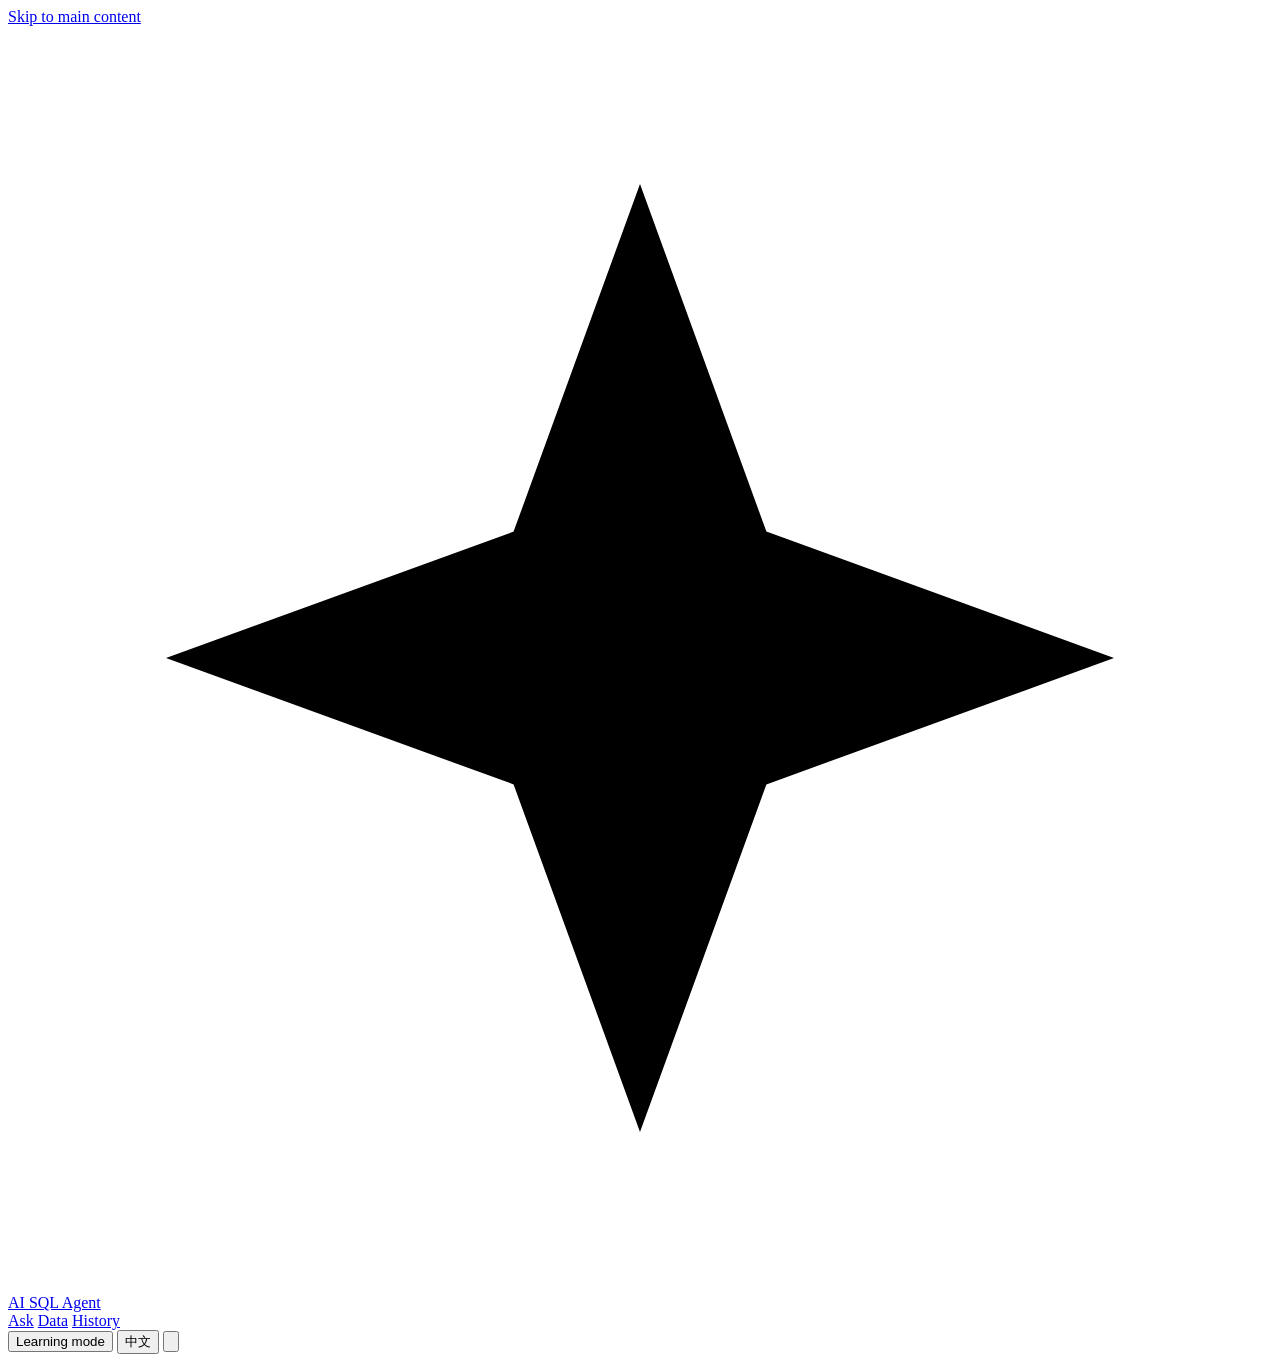
==== commit 7991058d: "feat(console): rebuild the SQL console around a data catalog and tighten authorization Rebuild the w" ====
--- a/src/ai_sql_agent/api/static/index.html
+++ b/src/ai_sql_agent/api/static/index.html
@@ -1,2056 +1,74 @@
 <!doctype html>
-<html lang="en"><head>
+<html lang="en">
+<head>
 <meta charset="utf-8">
 <meta name="viewport" content="width=device-width, initial-scale=1">
-<title data-i18n="title">AI SQL Agent · Console</title>
-<style>
-/* ─── monochrome design tokens ──────────────────────────────────── */
-:root {
-  /* ─── Surface ──────────────────────────────────────────────────── */
-  --bg:           #ffffff;
-  --surface:      #f5f5f5;             /* pearl — card surface, elevated panel */
-  --surface-warm: #fafafa;             /* mist — section break, footer */
-
-  /* ─── Foreground ───────────────────────────────────────────────── */
-  --fg:   #0d0d0d;                     /* ink black — primary text, brand mark */
-  --fg-2: #1a1a1a;                     /* soft black — alternative headings */
-  --muted: #6e6e6e;                    /* slate — secondary text, captions */
-  --meta:  #9b9b9b;                    /* ash — tertiary, placeholder */
-
-  /* ─── Border ───────────────────────────────────────────────────── */
-  --border:      #e5e5e5;             /* hairline — standard separator */
-  --border-soft: #ededed;             /* card outline on white surface */
-
-  /* ─── Accent ───────────────────────────────────────────────────── */
-  --accent:        #171717;           /* black — links, highlight, CTA */
-  --accent-on:     #ffffff;
-  --accent-hover:  #333333;           /* charcoal — hover/pressed */
-  --accent-active: color-mix(in oklab, var(--accent), black 14%);
-
-  /* ─── Semantic ─────────────────────────────────────────────────── */
-  --success: #171717;                 /* neutral — success path */
-  --warn:    #737373;                 /* gray — advisory, paired with labels and icons */
-  --danger:  #404040;                 /* charcoal — errors, paired with explicit labels */
-
-  /* ─── Typography ───────────────────────────────────────────────── */
-  --font-display: "Signifier", "Source Serif Pro", Georgia, ui-serif, serif;
-  --font-body:    "Söhne", "Inter", system-ui, -apple-system, "Segoe UI", sans-serif;
-  --font-mono:    "Söhne Mono", ui-monospace, "JetBrains Mono", Menlo, Consolas, monospace;
-
-  --text-xs:   12px;
-  --text-sm:   13px;
-  --text-base: 16px;
-  --text-lg:   18px;
-  --text-xl:   20px;
-  --text-2xl:  28px;
-  --text-3xl:  40px;
-  --text-4xl:  56px;
-
-  --leading-body:     1.65;
-  --leading-tight:    1.08;
-  --tracking-display: -0.02em;
-
-  /* ─── Spacing ──────────────────────────────────────────────────── */
-  --space-1:  4px;
-  --space-2:  8px;
-  --space-3:  12px;
-  --space-4:  16px;
-  --space-5:  20px;
-  --space-6:  24px;
-  --space-8:  32px;
-  --space-12: 48px;
-  --space-16: 64px;
-
-  --section-y-desktop: 96px;
-  --section-y-tablet:  64px;
-  --section-y-phone:   48px;
-
-  /* ─── Radius ───────────────────────────────────────────────────── */
-  --radius-sm:   12px;
-  --radius-md:   16px;
-  --radius-lg:   16px;
-  --radius-pill: 9999px;
-
-  /* ─── Elevation ────────────────────────────────────────────────── */
-  --elev-flat:   none;
-  --elev-ring:   0 0 0 1px var(--border);
-  --elev-raised: 0 4px 16px rgba(13, 13, 13, 0.06);
-
-  /* ─── Focus ────────────────────────────────────────────────────── */
-  --focus-ring: 0 0 0 3px rgba(0, 0, 0, 0.1);
-
-  /* ─── Motion ───────────────────────────────────────────────────── */
-  --motion-fast:   150ms;
-  --motion-base:   220ms;
-  --ease-standard: cubic-bezier(0.16, 1, 0.3, 1);
-
-  /* ─── Layout ───────────────────────────────────────────────────── */
-  --container-max:            1200px;
-  --container-gutter-desktop: 48px;
-  --container-gutter-tablet:  24px;
-  --container-gutter-phone:   24px;
-
-  /* derived — console shell */
-  --accent-soft: color-mix(in oklch, var(--accent) 10%, transparent);
-  --warn-soft:   color-mix(in oklch, var(--warn) 14%, transparent);
-  --danger-soft: color-mix(in oklch, var(--danger) 12%, transparent);
-  --fg-soft:     color-mix(in oklch, var(--fg) 4%, transparent);
-  --topbar-h:    60px;
-  --rail-left:   304px;
-  --rail-right:  344px;
-}
-
-/* ─── reset & base ─────────────────────────────────────────────────── */
-*, *::before, *::after { box-sizing: border-box; }
-html { -webkit-text-size-adjust: 100%; }
-body {
-  margin: 0;
-  background: var(--bg);
-  color: var(--fg);
-  font-family: var(--font-body);
-  font-size: var(--text-base);
-  line-height: var(--leading-body);
-  -webkit-font-smoothing: antialiased;
-}
-img, svg { display: block; max-width: 100%; }
-a { color: inherit; text-decoration: none; }
-button { font: inherit; cursor: pointer; }
-p { margin: 0; text-wrap: pretty; }
-h1, h2, h3, h4 { margin: 0; text-wrap: balance; }
-:focus-visible {
-  outline: 2px solid var(--accent);
-  outline-offset: 2px;
-  box-shadow: var(--focus-ring);
-}
-::selection { background: var(--accent-soft); }
-
-/* ─── type helpers ─────────────────────────────────────────────────── */
-.h2 { font-size: var(--text-2xl); font-weight: 600; line-height: 1.2; letter-spacing: -0.005em; }
-.h3 { font-size: var(--text-xl); font-weight: 600; line-height: 1.3; }
-.eyebrow { font-family: var(--font-body); font-size: var(--text-xs); font-weight: 500; letter-spacing: 0.04em; text-transform: uppercase; color: var(--accent); }
-.rail-title { font-size: var(--text-xs); font-weight: 500; letter-spacing: 0.04em; text-transform: uppercase; color: var(--muted); }
-.caption { font-size: var(--text-sm); font-weight: 500; line-height: 1.4; color: var(--muted); }
-.body-sm { font-size: 14px; line-height: 1.55; }
-.muted { color: var(--muted); }
-.num { font-family: var(--font-mono); font-variant-numeric: tabular-nums; }
-.mono { font-family: var(--font-mono); }
-
-/* ─── shell ────────────────────────────────────────────────────────── */
-.note {
-  margin-top: var(--space-4);
-  padding: var(--space-4);
-  background: var(--surface-warm);
-  border: 1px solid var(--border-soft);
-  border-radius: var(--radius-sm);
-}
-.note-tag {
-  display: block; margin-bottom: var(--space-2);
-  font-family: var(--font-mono); font-size: var(--text-xs);
-  letter-spacing: 0.06em; color: var(--muted);
-}
-.note-text { font-size: 14px; line-height: 1.7; color: var(--fg-2); }
-.note-src {
-  margin-top: var(--space-3); font-family: var(--font-mono);
-  font-size: var(--text-xs); line-height: 1.5; color: var(--muted);
-  overflow-wrap: anywhere; word-break: normal;
-}
-.note-sm { margin-top: var(--space-2); padding: var(--space-3); }
-.note-sm .note-text { font-size: 13px; line-height: 1.6; }
-.note-sm .note-tag { margin-bottom: 6px; }
-.skip-link {
-  position: absolute; left: var(--space-6); top: -100px; z-index: 30;
-  display: inline-flex; align-items: center; min-height: 44px; padding: 10px 18px;
-  background: var(--fg); color: var(--bg);
-  border-radius: var(--radius-sm); font-size: 15px; font-weight: 500;
-  transition: top var(--motion-fast) var(--ease-standard);
-}
-.skip-link:focus-visible { top: var(--space-2); }
-.topbar {
-  position: sticky; top: 0; z-index: 20;
-  height: var(--topbar-h);
-  display: flex; align-items: center; justify-content: space-between;
-  gap: var(--space-4);
-  padding: 0 var(--space-6);
-  background: color-mix(in oklch, var(--bg) 88%, transparent);
-  backdrop-filter: blur(12px);
-  border-bottom: 1px solid var(--border);
-}
-.brand { display: flex; align-items: baseline; gap: var(--space-3); min-width: 0; }
-.brand .mark { font-family: var(--font-display); font-size: var(--text-xl); letter-spacing: -0.01em; color: var(--fg); }
-.brand .env { font-family: var(--font-mono); font-size: var(--text-xs); color: var(--muted); }
-.topbar-actions { display: flex; align-items: center; gap: var(--space-2); }
-
-.console {
-  display: grid;
-  grid-template-columns: var(--rail-left) minmax(0, 1fr) var(--rail-right);
-  height: calc(100vh - var(--topbar-h));
-}
-.rail { overflow-y: auto; padding: var(--space-6); display: flex; flex-direction: column; gap: var(--space-8); }
-.rail-l { border-right: 1px solid var(--border); background: var(--surface-warm); }
-.rail-r { border-left: 1px solid var(--border); background: var(--surface-warm); }
-.workbench { overflow-y: auto; display: flex; flex-direction: column; }
-.workbench-inner { width: 100%; max-width: 760px; margin-inline: auto; padding: var(--space-8) var(--space-8) var(--space-16); display: flex; flex-direction: column; gap: var(--space-6); }
-.stack-3 > * + * { margin-top: var(--space-3); }
-.stack-4 > * + * { margin-top: var(--space-4); }
-.stack-6 > * + * { margin-top: var(--space-6); }
-.row-between { display: flex; align-items: center; justify-content: space-between; gap: var(--space-3); }
-
-/* ─── buttons ──────────────────────────────────────────────────────── */
-.btn {
-  display: inline-flex; align-items: center; justify-content: center; gap: var(--space-2);
-  min-height: 44px;
-  padding: 10px 18px;
-  border-radius: var(--radius-sm);
-  border: 1px solid transparent;
-  font-size: 15px; font-weight: 500; letter-spacing: -0.005em;
-  transition: background var(--motion-fast) var(--ease-standard), border-color var(--motion-fast) var(--ease-standard), color var(--motion-fast) var(--ease-standard);
-}
-.btn-primary { background: var(--fg); color: var(--bg); border-color: var(--fg); }
-.btn-primary:hover { background: var(--fg-2); color: var(--bg); border-color: var(--fg-2); }
-.btn-primary:disabled { background: var(--surface); color: var(--meta); border-color: var(--border); cursor: not-allowed; }
-.btn-secondary { background: var(--bg); color: var(--fg); border-color: var(--border); }
-.btn-secondary:hover { background: var(--surface-warm); color: var(--fg); border-color: color-mix(in oklch, var(--border), var(--fg) 18%); }
-.btn-ghost { background: transparent; color: var(--muted); border-color: transparent; padding-inline: var(--space-3); }
-.btn-ghost:hover { background: var(--surface); color: var(--fg); }
-.btn-sm { min-height: 36px; padding: 6px 12px; font-size: var(--text-sm); border-radius: var(--space-2); }
-.icon-btn {
-  display: inline-grid; place-items: center;
-  width: 44px; height: 44px;
-  border-radius: var(--radius-sm);
-  border: 1px solid transparent;
-  background: transparent; color: var(--muted);
-  transition: background var(--motion-fast) var(--ease-standard), color var(--motion-fast) var(--ease-standard);
-}
-.icon-btn:hover { background: var(--surface); color: var(--fg); }
-.icon-btn svg { width: 18px; height: 18px; }
-
-/* ─── chips / pills ────────────────────────────────────────────────── */
-.chip {
-  display: inline-flex; align-items: center; gap: 6px;
-  padding: 4px 10px;
-  background: var(--surface); color: var(--muted);
-  border-radius: var(--radius-pill);
-  font-size: var(--text-xs); font-weight: 500; letter-spacing: 0.01em;
-  white-space: nowrap;
-}
-.chip-db { font-family: var(--font-mono); }
-.chip-hit { background: var(--surface); color: var(--fg); box-shadow: inset 0 0 0 1px color-mix(in oklch, var(--fg) 20%, transparent); }
-.chip-warn { background: var(--warn-soft); color: color-mix(in oklch, var(--warn), black 34%); }
-.chip-danger { background: var(--danger-soft); color: color-mix(in oklch, var(--danger), black 22%); }
-.dot { width: 7px; height: 7px; border-radius: var(--radius-pill); background: currentColor; flex: none; }
-.status-chip { border: 1px solid var(--border); background: var(--bg); }
-.status-chip.is-live { border-color: color-mix(in oklch, var(--accent) 34%, var(--border)); background: var(--accent-soft); color: var(--accent-hover); }
-.status-chip.is-demo { color: var(--muted); }
-
-.ask-chip {
-  display: inline-flex; align-items: center;
-  min-height: 40px; padding: 6px 14px;
-  border-radius: var(--radius-pill);
-  border: 1px solid var(--border);
-  background: var(--bg); color: var(--muted);
-  font-size: var(--text-sm); text-align: left;
-  transition: background var(--motion-fast) var(--ease-standard), color var(--motion-fast) var(--ease-standard), border-color var(--motion-fast) var(--ease-standard);
-}
-.ask-chip:hover { background: var(--surface-warm); color: var(--fg); border-color: color-mix(in oklch, var(--border), var(--fg) 18%); }
-
-/* ─── cards ────────────────────────────────────────────────────────── */
-.card {
-  background: var(--bg);
-  border: 1px solid var(--border-soft);
-  border-radius: var(--radius-md);
-  padding: var(--space-6);
-}
-.card-tight { padding: var(--space-4); }
-.card-flag { border-color: color-mix(in oklch, var(--warn) 40%, var(--border)); background: color-mix(in oklch, var(--warn) 5%, var(--bg)); }
-.flag-in { animation: flagIn 520ms var(--ease-standard) both; }
-@keyframes flagIn {
-  from { border-color: var(--warn); background: color-mix(in oklch, var(--warn) 16%, var(--bg)); }
-  to   { border-color: color-mix(in oklch, var(--warn) 40%, var(--border)); background: color-mix(in oklch, var(--warn) 5%, var(--bg)); }
-}
-
-/* ─── composer ─────────────────────────────────────────────────────── */
-.composer { background: var(--bg); border: 1px solid var(--border); border-radius: var(--radius-md); padding: var(--space-4) var(--space-4) var(--space-3); transition: border-color var(--motion-fast) var(--ease-standard); }
-.composer:focus-within { border-color: var(--accent); box-shadow: var(--focus-ring); }
-.composer textarea {
-  width: 100%; border: 0; resize: none; outline: none;
-  background: transparent; color: var(--fg);
-  font: inherit; font-size: var(--text-lg); line-height: 1.55;
-  min-height: 76px; padding: 0;
-}
-.composer textarea::placeholder { color: var(--muted); }
-.composer-foot { display: flex; align-items: center; justify-content: space-between; gap: var(--space-3); margin-top: var(--space-3); padding-top: var(--space-3); border-top: 1px solid var(--border-soft); }
-.composer-foot-left { display: flex; align-items: center; gap: var(--space-2); flex-wrap: wrap; }
-.kbd { font-family: var(--font-mono); font-size: var(--text-xs); color: var(--muted); border: 1px solid var(--border); border-radius: 6px; padding: 2px 6px; background: var(--bg); }
-.ask-chips { display: flex; flex-wrap: wrap; gap: var(--space-2); }
-
-/* toggle */
-.toggle { display: inline-flex; align-items: center; gap: var(--space-2); min-height: 36px; padding: 0 var(--space-2); border-radius: var(--radius-pill); color: var(--muted); font-size: var(--text-sm); background: transparent; border: 0; }
-.toggle:hover { color: var(--fg); }
-.toggle .track { width: 34px; height: 20px; border-radius: var(--radius-pill); background: color-mix(in oklch, var(--fg) 18%, transparent); position: relative; transition: background var(--motion-fast) var(--ease-standard); flex: none; }
-.toggle .track::after { content: ''; position: absolute; top: 2px; left: 2px; width: 16px; height: 16px; border-radius: var(--radius-pill); background: var(--bg); transition: transform var(--motion-fast) var(--ease-standard); }
-.toggle[aria-pressed="true"] { color: var(--fg); }
-.toggle[aria-pressed="true"] .track { background: var(--fg); }
-.toggle[aria-pressed="true"] .track::after { transform: translateX(14px); }
-
-/* ─── rail lists ───────────────────────────────────────────────────── */
-.rail-list { display: flex; flex-direction: column; gap: var(--space-1); }
-.src {
-  display: block; width: 100%; text-align: left;
-  padding: 10px 12px; border-radius: var(--space-2);
-  border: 1px solid transparent; background: transparent;
-  transition: background var(--motion-fast) var(--ease-standard), border-color var(--motion-fast) var(--ease-standard);
-}
-.src:hover { background: var(--bg); border-color: var(--border-soft); }
-.src.is-hit { background: var(--bg); border-color: color-mix(in oklch, var(--fg) 30%, var(--border)); }
-.src-head { display: flex; align-items: center; justify-content: space-between; gap: var(--space-2); }
-.src-name { font-family: var(--font-mono); font-size: 13px; font-weight: 500; color: var(--fg); }
-.src-tables { font-size: var(--text-xs); color: var(--muted); margin-top: 3px; line-height: 1.45; word-break: break-word; }
-
-.hist {
-  display: block; width: 100%; text-align: left;
-  padding: 12px 10px; border-radius: var(--space-2);
-  border: 1px solid transparent; background: transparent;
-  transition: background var(--motion-fast) var(--ease-standard), border-color var(--motion-fast) var(--ease-standard);
-}
-.hist:hover { background: var(--bg); border-color: var(--border-soft); }
-.hist[aria-current="true"] { background: var(--bg); border-color: color-mix(in oklch, var(--fg) 22%, var(--border)); }
-.hist-q { font-size: 13px; line-height: 1.5; color: var(--fg); display: -webkit-box; -webkit-line-clamp: 2; -webkit-box-orient: vertical; overflow: hidden; }
-.hist-meta { display: flex; align-items: center; gap: 6px; flex-wrap: wrap; margin-top: 6px; }
-.hist-time { font-family: var(--font-mono); font-size: var(--text-xs); color: var(--muted); }
-
-/* ─── pipeline (right rail) ────────────────────────────────────────── */
-.pipe { display: flex; flex-direction: column; }
-.pipe-step { display: grid; grid-template-columns: 20px minmax(0, 1fr); gap: var(--space-3); padding-bottom: var(--space-4); position: relative; }
-.pipe-step:last-child { padding-bottom: 0; }
-.pipe-step::before { content: ''; position: absolute; left: 9px; top: 18px; bottom: 0; width: 1px; background: var(--border); }
-.pipe-step:last-child::before { display: none; }
-.pipe-node { width: 19px; height: 19px; border-radius: var(--radius-pill); border: 1px solid var(--border); background: var(--bg); display: grid; place-items: center; position: relative; z-index: 1; }
-.pipe-node svg { width: 11px; height: 11px; color: var(--muted); }
-.pipe-step.is-done .pipe-node { border-color: color-mix(in oklch, var(--fg) 30%, var(--border)); }
-.pipe-step.is-done .pipe-node svg { color: var(--fg); }
-.pipe-step.is-flag .pipe-node { border-color: var(--warn); background: color-mix(in oklch, var(--warn) 14%, var(--bg)); }
-.pipe-step.is-flag .pipe-node svg { color: color-mix(in oklch, var(--warn), black 34%); }
-.pipe-step.is-skip { opacity: 0.55; }
-.pipe-step.is-active .pipe-node { border-color: var(--fg); background: var(--fg); }
-.pipe-step.is-active .pipe-label { font-weight: 600; }
-.pipe-node .pulse { width: 7px; height: 7px; border-radius: var(--radius-pill); background: var(--bg); animation: pulse 900ms var(--ease-standard) infinite; }
-@keyframes pulse { 0%, 100% { opacity: 1; } 50% { opacity: 0.3; } }
-.pipe-label { display: block; font-size: 14px; font-weight: 500; line-height: 1.35; }
-.pipe-detail { display: block; font-size: var(--text-xs); color: var(--muted); line-height: 1.5; margin-top: 3px; word-break: break-word; }
-
-.kv { display: grid; grid-template-columns: minmax(88px, auto) minmax(0, 1fr); gap: 6px var(--space-3); font-size: var(--text-sm); }
-.kv dt { color: var(--muted); }
-.kv dd { margin: 0; font-family: var(--font-mono); color: var(--fg); word-break: break-all; }
-
-/* ─── steps / sql ──────────────────────────────────────────────────── */
-.step-head { display: flex; align-items: center; justify-content: space-between; gap: var(--space-3); flex-wrap: wrap; }
-.step-title { display: flex; align-items: center; gap: var(--space-2); font-size: 14px; font-weight: 500; }
-.step-idx { font-family: var(--font-mono); font-size: var(--text-xs); color: var(--muted); border: 1px solid var(--border); border-radius: 6px; padding: 1px 6px; }
-.sql {
-  margin: var(--space-3) 0 0;
-  padding: var(--space-4);
-  background: var(--surface);
-  border-radius: var(--radius-sm);
-  font-family: var(--font-mono); font-size: 13px; line-height: 1.6;
-  color: var(--fg-2);
-  white-space: pre-wrap; word-break: break-word;
-  overflow-x: auto;
-}
-.sql .kw { color: var(--muted); }
-.tabs { display: flex; gap: var(--space-1); margin-top: var(--space-4); border-bottom: 1px solid var(--border); }
-.tab {
-  min-height: 36px; padding: 0 12px 8px; background: transparent; border: 0;
-  border-bottom: 2px solid transparent; margin-bottom: -1px;
-  font-size: var(--text-sm); font-weight: 500; color: var(--muted);
-  transition: color var(--motion-fast) var(--ease-standard), border-color var(--motion-fast) var(--ease-standard);
-}
-.tab:hover { color: var(--fg); }
-.tab[aria-selected="true"] { color: var(--fg); border-bottom-color: var(--fg); }
-
-/* ─── table ────────────────────────────────────────────────────────── */
-.table-wrap { overflow-x: auto; margin-top: var(--space-4); border: 1px solid var(--border-soft); border-radius: var(--radius-sm); }
-.table-wrap:focus-visible { outline: 2px solid var(--accent); outline-offset: 2px; box-shadow: var(--focus-ring); }
-.ds-table { width: 100%; border-collapse: collapse; font-size: 14px; }
-.ds-table th, .ds-table td { padding: 10px 14px; text-align: left; border-bottom: 1px solid var(--border-soft); white-space: nowrap; }
-.ds-table thead th { background: var(--surface-warm); color: var(--muted); font-weight: 500; font-family: var(--font-mono); font-size: var(--text-xs); letter-spacing: 0.03em; }
-.ds-table tbody tr:last-child td { border-bottom: 0; }
-.ds-table tbody tr:hover td { background: var(--fg-soft); }
-.ds-table .num-col { font-family: var(--font-mono); font-variant-numeric: tabular-nums; text-align: right; }
-
-/* ─── flags ────────────────────────────────────────────────────────── */
-.fb { display: flex; flex-wrap: wrap; align-items: center; gap: var(--space-3); }
-.fb-btn { display: inline-flex; align-items: center; gap: 6px; }
-.fb-btn[aria-pressed="true"] { background: var(--fg); color: var(--bg); border-color: var(--fg); }
-.fb-comment { width: 100%; margin-top: var(--space-4); padding: 10px 12px; font: inherit; font-size: var(--text-sm);
-  color: var(--fg); background: var(--bg); border: 1px solid var(--border); border-radius: var(--space-2); resize: vertical; min-height: 44px; }
-.fb-comment:focus-visible { outline: 2px solid var(--fg); outline-offset: 1px; }
-.fb-done { display: flex; align-items: center; gap: var(--space-3); flex-wrap: wrap; }
-.fb-done svg { width: 16px; height: 16px; color: var(--fg); flex: none; }
-.flag { display: grid; grid-template-columns: 18px minmax(0, 1fr); gap: var(--space-3); align-items: start; }
-.flag + .flag { margin-top: var(--space-4); padding-top: var(--space-4); border-top: 1px solid color-mix(in oklch, var(--warn) 26%, transparent); }
-.flag svg { width: 16px; height: 16px; margin-top: 3px; color: color-mix(in oklch, var(--warn), black 30%); }
-.flag-kind { display: block; font-family: var(--font-mono); font-size: var(--text-xs); color: color-mix(in oklch, var(--warn), black 40%); }
-.flag-text { display: block; font-size: 14px; line-height: 1.55; margin-top: 2px; }
-.btn-jump {
-  display: inline-flex; align-items: center; min-height: 36px;
-  margin-top: var(--space-1); padding: 0; background: transparent; border: 0;
-  font-size: var(--text-sm); font-weight: 500;
-  color: color-mix(in oklch, var(--warn), black 42%);
-  text-decoration: underline; text-underline-offset: 3px;
-  transition: color var(--motion-fast) var(--ease-standard);
-}
-.btn-jump:hover { color: var(--fg); }
-.flash { animation: flash 900ms var(--ease-standard); }
-@keyframes flash { from { background: var(--fg-soft); } to { background: var(--bg); } }
-
-/* ─── empty state ──────────────────────────────────────────────────── */
-.empty { padding: var(--space-2) 0 0; }
-
-/* ─── dialog ───────────────────────────────────────────────────────── */
-dialog { border: 0; padding: 0; background: transparent; }
-dialog::backdrop { background: color-mix(in oklch, var(--fg) 34%, transparent); backdrop-filter: blur(2px); }
-.sheet { width: min(520px, calc(100vw - 32px)); background: var(--bg); border: 1px solid var(--border-soft); border-radius: var(--radius-md); box-shadow: var(--elev-raised); padding: var(--space-6); }
-.field { display: flex; flex-direction: column; gap: 6px; }
-.field label { font-size: var(--text-sm); color: var(--muted); }
-.input {
-  width: 100%; min-height: 44px; padding: 11px 14px;
-  border: 1px solid var(--border); border-radius: var(--radius-sm);
-  background: var(--bg); color: var(--fg); font: inherit; font-size: 15px;
-}
-.input::placeholder { color: var(--muted); }
-.input:focus { outline: none; border-color: var(--accent); box-shadow: var(--focus-ring); }
-.grid-2 { display: grid; grid-template-columns: 1fr 1fr; gap: var(--space-4); }
-
-/* ─── spinner ──────────────────────────────────────────────────────── */
-.spin { width: 15px; height: 15px; border: 2px solid color-mix(in oklch, var(--bg) 40%, transparent); border-top-color: var(--bg); border-radius: var(--radius-pill); animation: spin 700ms linear infinite; }
-.btn-primary:disabled .spin { border-color: color-mix(in oklch, var(--fg) 16%, transparent); border-top-color: var(--muted); }
-@keyframes spin { to { transform: rotate(360deg); } }
-.fade-in { animation: fade var(--motion-base) var(--ease-standard) both; }
-@keyframes fade { from { opacity: 0; transform: translateY(6px); } to { opacity: 1; transform: none; } }
-@media (prefers-reduced-motion: reduce) {
-  *, *::before, *::after {
-    animation-duration: 1ms !important;
-    animation-iteration-count: 1 !important;
-    transition-duration: 1ms !important;
-  }
-}
-
-/* Conversation workspace: readable surfaces and a single primary action. */
-:root {
-  --rail-left: 256px; --topbar-h: 64px; --bg: #fff; --surface: #f5f5f5;
-  --surface-warm: #f9f9f9; --fg: #171717; --fg-2: #333333; --muted: #666666;
-  --meta: #757575; --border: #e3e3e3; --border-soft: #ededed; --accent: #171717;
-  --accent-hover: #333333; --font-body: Inter, -apple-system, BlinkMacSystemFont, "Segoe UI", sans-serif;
-}
-body { height: 100dvh; overflow: hidden; font-size: 14px; }
-button:disabled { cursor: not-allowed; opacity: .45; }
-button, summary { -webkit-tap-highlight-color: transparent; }
-button:active:not(:disabled) { transform: scale(.98); }
-[hidden] { display: none !important; }
-.sr-only { position: absolute; width: 1px; height: 1px; padding: 0; margin: -1px; overflow: hidden; clip: rect(0,0,0,0); white-space: nowrap; border: 0; }
-.icon { width: 18px; height: 18px; flex: none; fill: none; stroke: currentColor; stroke-width: 1.65; stroke-linecap: round; stroke-linejoin: round; }
-.icon-btn { width: 36px; height: 36px; border-radius: 9px; }
-.topbar { padding: 0 24px; border-bottom: 1px solid var(--border-soft); background: #fff; backdrop-filter: none; }
-.brand { align-items: center; gap: 10px; }
-.brand .mark { font-family: var(--font-body); font-size: 16px; font-weight: 650; letter-spacing: -.4px; }
-.brand-symbol { display: grid; place-items: center; width: 30px; height: 30px; background: var(--accent); color: #fff; border-radius: 9px; }
-.brand .env { display: none; }
-.topbar-actions { gap: 6px; }
-.status-chip { border: 0; background: transparent !important; font-size: 12px; max-width: 230px; overflow: hidden; text-overflow: ellipsis; }
-.status-chip.is-live { color: var(--accent); }
-.status-chip.is-demo { color: #666666; }
-.console { height: calc(100dvh - var(--topbar-h)); grid-template-columns: var(--rail-left) minmax(0,1fr); }
-.rail-l { margin: 0; padding: 20px 14px 16px; border: 0; border-right: 1px solid var(--border-soft); border-radius: 0; background: var(--surface-warm); gap: 22px; overflow: hidden; }
-.rail-title { text-transform: none; letter-spacing: .02em; font-size: 12px; font-weight: 600; color: var(--muted); }
-.rail .caption { font-size: 12px; font-weight: 400; }
-#btnNew { justify-content: flex-start; gap: 10px; padding: 12px 14px; min-height: 44px; font-size: 13px; flex: none; border-radius: 10px; color: var(--accent); border-color: #dedede; box-shadow: 0 2px 4px #00000003; }
-#btnNew:hover { background: #eeeeee; border-color: #cccccc; }
-.history-section { display: flex; flex-direction: column; min-height: 100px; flex: 1; overflow: hidden; }
-.rail-section-head { padding: 0 8px; margin-bottom: 10px; }
-.history-search { display: flex; gap: 8px; align-items: center; background: #fff; border: 1px solid var(--border); border-radius: 9px; padding: 0 10px; margin-bottom: 14px; }
-.history-search .icon { width: 15px; color: var(--muted); }
-.history-search:focus-within { border-color: var(--accent); box-shadow: var(--focus-ring); }
-.history-search input { width: 100%; min-width: 0; height: 36px; font: inherit; font-size: 12px; border: 0; background: none; color: var(--fg); outline: 0; box-shadow: none; }
-.history-search input::placeholder { color: var(--muted); }
-#historyList { overflow-y: auto; flex: 1; min-height: 0; scrollbar-width: thin; }
-.hist { padding: 10px; border-radius: 9px; }
-.hist[aria-current="true"] { background: #eaeaea; border-color: #dddddd; }
-.hist-q { font-size: 13px; -webkit-line-clamp: 2; }
-.hist-meta { gap: 6px; margin-top: 5px; font-size: 11px; }
-.hist-time { font: inherit; color: var(--muted); }
-.hist-meta .chip { font-size: 10px; padding: 1px 6px; }
-.history-group { border-radius: 10px; }
-.history-versions { margin: 0 8px 10px 12px; }
-.history-versions > summary { font-size: 11px; color: var(--muted); cursor: pointer; padding: 4px 0; }
-.history-versions .hist { border-left: 1px solid var(--border); border-radius: 0 8px 8px 0; margin-top: 3px; }
-.history-versions .hist-q { display: none; }
-.history-empty { padding: 10px; line-height: 1.8; color: var(--muted); }
-.audit-caption { font-size: 11px !important; line-height: 1.6; margin: 12px 8px 0; color: var(--muted); }
-#auditNote { max-height: 150px; overflow: auto; }
-.source-section { flex: none; max-height: 32%; overflow-y: auto; border-top: 1px solid var(--border); padding-top: 16px; scrollbar-width: thin; }
-.source-section > summary { list-style: none; cursor: pointer; display: flex; align-items: center; justify-content: space-between; padding: 0 8px; }
-.source-section > summary::-webkit-details-marker { display: none; }
-.source-section > summary .icon { width: 14px; height: 14px; }
-.source-section[open] > summary { margin-bottom: 12px; }
-.source-section[open] > summary .icon { transform: rotate(180deg); }
-#sourceList > .caption { padding: 0 8px; }
-.src { padding: 10px 8px; }
-.src-name { font-size: 12px; }
-.src-tables { display: block; font-size: 11px; line-height: 1.7; margin-top: 5px; }
-.src.is-hit { background: #efefef; border-color: #dddddd; }
-.src.is-hit .chip { box-shadow: none; background: #e3e3e3; color: #333333; }
-#sourcesPool { padding: 0 8px; }
-.workbench { position: relative; overflow: hidden; min-width: 0; min-height: 0; background: #fff; }
-.chat-header { min-height: 58px; display: flex; align-items: center; justify-content: space-between; gap: 16px; padding: 0 32px; flex: none; }
-.chat-title { display: flex; align-items: center; gap: 8px; font-size: 13px; font-weight: 500; color: var(--muted); min-width: 0; }
-.chat-title .dot { width: 6px; height: 6px; background: #737373; }
-.chat-title-text { overflow: hidden; white-space: nowrap; text-overflow: ellipsis; }
-.chat-header .btn { font-size: 12px; gap: 6px; flex: none; }
-.chat-header .icon { width: 15px; height: 15px; }
-.chat-scroll { flex: 1; min-height: 0; overflow: auto; scrollbar-gutter: stable both-edges; scroll-behavior: smooth; }
-.workbench-inner { max-width: 832px; padding: 24px 40px 32px; min-height: 100%; gap: 0; }
-#result { display: flex; flex-direction: column; gap: 40px; }
-.workbench.is-empty { overflow-y: auto; }
-.workbench.is-empty .chat-scroll { flex: 0 0 auto; overflow: visible; margin-top: clamp(24px,9vh,110px); }
-.workbench.is-empty .workbench-inner { min-height: 0; padding: 0 40px; }
-.welcome { width: 100%; margin: 0; text-align: left; padding: 0; }
-.welcome .eyebrow { color: var(--accent); font-size: 12px; text-transform: none; letter-spacing: .04em; display: flex; align-items: center; gap: 8px; margin-bottom: 20px; }
-.welcome h1 { font-size: clamp(27px,3vw,38px); line-height: 1.35; font-weight: 570; letter-spacing: -.9px; }
-.welcome p { font-size: 14px; color: var(--muted); margin-top: 14px; line-height: 1.8; max-width: 520px; }
-.composer-dock { flex: none; width: 100%; max-width: 832px; margin: 0 auto; padding: 12px 40px 18px; position: relative; background: #fff; }
-.workbench.is-empty .composer-dock { margin-top: 26px; padding-top: 0; padding-bottom: 36px; }
-.composer { border: 1px solid #dedede; border-radius: 20px; padding: 18px 16px 12px; background: #fff; box-shadow: 0 4px 16px #00000006, 0 1px 3px #00000004; }
-.composer:focus-within { border-color: #a3a3a3; box-shadow: 0 0 0 3px #00000008, 0 4px 16px #00000006; }
-.composer textarea { display: block; min-height: 30px; max-height: 192px; padding: 0 4px; font-size: 15px; line-height: 26px; box-shadow: none; }
-.composer textarea::placeholder { color: #757575; }
-.workbench.is-empty .composer textarea { min-height: 62px; }
-.composer-foot { border: 0; padding: 0; margin-top: 12px; gap: 8px; }
-.composer-foot-left { gap: 6px; }
-.composer .toggle { font-size: 12px; min-height: 32px; padding: 0 6px; gap: 7px; }
-.composer .toggle .track { width: 26px; height: 16px; }
-.composer .toggle .track::after { width: 12px; height: 12px; }
-.composer .toggle[aria-pressed="true"] .track::after { transform: translateX(10px); }
-.composer .toggle[aria-pressed="true"] .track { background: var(--accent); }
-.session-label { display: none; }
-.composer-tools { display: flex; align-items: center; gap: 12px; }
-.composer-mode { font-size: 11px; color: var(--muted); display: flex; align-items: center; gap: 5px; }
-.composer-mode .icon { width: 13px; height: 13px; }
-.send-btn { width: 36px; height: 36px; display: grid; place-items: center; padding: 0; border: 0; border-radius: 50%; background: var(--accent); color: #fff; flex: none; }
-.send-btn:hover:not(:disabled) { background: var(--accent-hover); }
-.send-btn:disabled { background: #eeeeee; color: #a3a3a3; opacity: 1; }
-.composer-hint { text-align: center; font-size: 11px; color: var(--muted); padding-top: 12px; }
-.suggestions { display: grid; grid-template-columns: repeat(3,minmax(0,1fr)); gap: 10px; margin-top: 26px; }
-.suggestion { display: flex; flex-direction: column; align-items: flex-start; gap: 8px; text-align: left; padding: 16px; border: 1px solid var(--border-soft); background: #fafafa; border-radius: 13px; font-size: 13px; color: var(--fg); }
-.suggestion:hover { background: #f0f0f0; border-color: #d0d0d0; }
-.suggestion .icon { color: var(--accent); margin-bottom: 3px; }
-.suggestion span { font-size: 12px; color: var(--muted); line-height: 1.6; }
-.workbench:not(.is-empty) .suggestions, .workbench:not(.is-empty) #askChips { display: none; }
-#askChips { margin-top: 20px; gap: 6px; align-items: center; }
-#askChips:empty { display: none; }
-#askChips .caption { font-size: 11px; padding-right: 4px; }
-.ask-chip { font-size: 12px; min-height: 30px; padding: 4px 10px; max-width: 240px; overflow: hidden; white-space: nowrap; text-overflow: ellipsis; display: block; }
-.turn { min-width: 0; }
-.user-message { display: flex; flex-direction: column; align-items: flex-end; gap: 5px; margin: 0 0 24px 48px; }
-.user-bubble { background: #f1f1f1; color: var(--fg); padding: 12px 16px; border-radius: 18px 18px 4px 18px; font-size: 15px; line-height: 1.75; white-space: pre-wrap; overflow-wrap: anywhere; max-width: 100%; }
-.message-actions { display: flex; gap: 3px; align-items: center; }
-.message-actions .icon-btn { width: 34px; height: 34px; border-radius: 8px; color: var(--muted); }
-.message-actions .icon { width: 16px; height: 16px; }
-.user-message .message-actions { opacity: 0; transition: opacity .15s; }
-.user-message:hover .message-actions, .user-message:focus-within .message-actions { opacity: 1; }
-.assistant-label { display: flex; align-items: center; gap: 8px; font-size: 12px; font-weight: 600; color: var(--accent); margin-bottom: 14px; }
-.assistant-label .icon { width: 18px; height: 18px; }
-.answer-card { border: 0; padding: 0; background: none; }
-.answer-text { font-size: 15px; font-weight: 400; line-height: 1.9; white-space: pre-wrap; overflow-wrap: anywhere; color: var(--fg); }
-.answer-meta { display: flex; gap: 6px; flex-wrap: wrap; margin-top: 12px; }
-.answer-meta .chip { font-size: 11px; padding: 3px 8px; }
-.answer-reason { font-size: 12px; margin-top: 12px; color: var(--muted); line-height: 1.8; }
-.response > .stack-6 > * + * { margin-top: 18px; }
-.response .card { padding: 16px; border-radius: 12px; }
-.response .answer-card { padding: 0; }
-.response .sql { font-size: 12px; border-radius: 9px; }
-.response .h3 { font-size: 15px; }
-.response .caption { font-size: 12px; }
-.response .btn-sm { font-size: 12px; min-height: 34px; padding: 6px 10px; }
-.query-details { border: 1px solid var(--border); border-radius: 14px; padding: 0 16px; overflow: hidden; }
-.query-details > summary { cursor: pointer; color: var(--fg-2); font-weight: 500; font-size: 13px; padding: 14px 0; }
-.query-details > .card { border: 0; border-top: 1px solid var(--border-soft); border-radius: 0; margin: 0; padding: 16px 0; }
-.query-details .tabs { margin-top: 12px; gap: 8px; }
-.query-details .tab { padding: 6px 4px 10px; font-size: 12px; }
-.table-hint { font-size: 11px; color: var(--muted); margin-top: 8px; }
-.table-wrap { max-height: 360px; margin-top: 12px; scrollbar-width: thin; }
-.ds-table thead th { position: sticky; top: 0; z-index: 1; font-size: 11px; }
-.ds-table td { font-size: 13px; }
-.feedback-card { border: 0; background: none; padding: 4px 0 !important; }
-.feedback-top { display: flex; align-items: center; gap: 12px; flex-wrap: wrap; }
-.feedback-top .fb { gap: 4px; }
-.feedback-card .btn { border-color: transparent; background: var(--surface-warm); }
-.feedback-note { margin-top: 10px; font-size: 12px; color: var(--muted); }
-.feedback-note summary { cursor: pointer; }
-.fb-comment { margin-top: 10px; }
-.card-flag { font-size: 13px; }
-#jumpLatest { position: absolute; bottom: 100%; left: 50%; transform: translateX(-50%); border-radius: 30px; background: #fff; border: 1px solid var(--border); box-shadow: 0 2px 10px #00000009; font-size: 12px; min-height: 34px; padding: 5px 12px; white-space: nowrap; }
-#jumpLatest .icon { width: 14px; height: 14px; }
-.thinking { display: flex; align-items: center; gap: 10px; color: var(--muted); font-size: 14px; padding: 8px 0; }
-.thinking .thinking-dot { width: 7px; height: 7px; background: var(--accent); border-radius: 50%; animation: pulse 1.2s infinite; }
-.rail-r { position: fixed; right: 16px; top: 76px; bottom: 16px; width: 340px; z-index: 22; border: 1px solid var(--border); border-radius: 16px; box-shadow: 0 12px 48px #00000020; background: #fff; padding: 24px; gap: 24px; }
-.rail-r .pipe-detail { font-size: 12px; }
-.rail-r .pipe-label { font-size: 13px; }
-.rail-r .kv { font-size: 12px; }
-.trace-heading { display: flex; align-items: center; justify-content: space-between; }
-.edit-note { font-size: 12px; color: var(--accent); display: flex; align-items: center; justify-content: space-between; margin: 0 4px 8px; }
-#toast { position: fixed; bottom: 24px; left: 50%; transform: translateX(-50%); padding: 10px 18px; background: #262626; color: #fff; font-size: 13px; border-radius: 12px; box-shadow: 0 4px 20px #0002; z-index: 100; }
-#drawerBackdrop { position: fixed; inset: var(--topbar-h) 0 0; z-index: 24; background: #00000030; border: 0; border-radius: 0; }
-.history-status { color: #666666; }
-.conn-banner { margin: 0 32px; padding: 10px 14px; border: 1px solid #d4d4d4; background: #f7f7f7; border-radius: 10px; font-size: 12px; color: #404040; display: flex; align-items: center; justify-content: space-between; gap: 12px; }
-.conn-banner button { border: 0; background: none; color: inherit; font-size: 12px; text-decoration: underline; flex: none; }
-@media (max-width: 1100px) { :root { --rail-left: 232px; } .topbar { padding: 0 18px; } }
-@media (max-width: 900px) {
-  .console { grid-template-columns: minmax(0,1fr); }
-  .rail-l { position: fixed; top: var(--topbar-h); bottom: 0; left: 0; width: min(290px,calc(100vw - 44px)); z-index: 25; border-right: 1px solid var(--border); box-shadow: 8px 0 40px #00000010; }
-  .rail-l:not(.is-open) { display: none; }
-  .workbench.is-empty .chat-scroll { margin-top: clamp(30px,7vh,80px); }
-}
-@media (max-width: 520px) {
-  :root { --topbar-h: 56px; }
-  .topbar { padding: 0 10px; gap: 4px; }
-  .brand { gap: 6px; }
-  .brand .mark { font-size: 14px; }
-  .brand-symbol { display: none; }
-  .topbar-actions { gap: 0; }
-  #connText { display: none; }
-  .status-chip { padding: 5px; }
-  #btnExplain, #btnHelp { display: none; }
-  .chat-header { padding: 0 20px; min-height: 48px; }
-  .chat-header .btn { padding: 6px; }
-  .workbench-inner { padding: 18px 20px 28px; }
-  .workbench.is-empty .workbench-inner { padding: 0 24px; }
-  .workbench.is-empty .chat-scroll { margin-top: 32px; }
-  .welcome .eyebrow { margin-bottom: 14px; }
-  .welcome h1 { font-size: 28px; max-width: 320px; }
-  .welcome p { font-size: 13px; margin-top: 12px; }
-  .composer-dock { padding: 10px 16px max(12px,env(safe-area-inset-bottom)); }
-  .workbench.is-empty .composer-dock { margin-top: 22px; }
-  .composer { border-radius: 17px; padding: 15px 12px 10px; }
-  .composer textarea { font-size: 16px; }
-  .composer-hint { font-size: 10px; }
-  .composer-mode { font-size: 10px; }
-  .suggestions { gap: 8px; margin-top: 22px; grid-template-columns: 1fr; }
-  .suggestion { display: grid; grid-template-columns: 20px 80px 1fr; gap: 10px; align-items: center; padding: 13px; font-size: 12px; }
-  .suggestion .icon { margin: 0; width: 17px; }
-  .suggestion span { font-size: 11px; }
-  .user-message { margin-left: 24px; }
-  .user-message .message-actions { opacity: 1; }
-  .user-bubble, .answer-text { font-size: 14px; }
-  .message-actions .icon-btn { width: 38px; height: 38px; }
-  .query-details { padding: 0 12px; }
-  .rail-r { width: min(340px,calc(100vw - 24px)); right: 12px; }
-  .grid-2 { grid-template-columns: 1fr; }
-  .sheet { max-height: calc(100dvh - 32px); overflow: auto; padding: 22px; }
-  .conn-banner { margin: 0 16px; }
-}
-@media (hover: none) { .user-message .message-actions { opacity: 1; } }
-@media (prefers-reduced-motion: reduce) { .chat-scroll { scroll-behavior: auto; } }
-</style>
+<title>AI SQL Agent</title>
+<!-- 外壳只有结构。样式在 static/app.css，脚本是 static/js 下的 ES Module（入口 main.js），
+     没有构建步骤：改哪个文件，刷新就生效。 -->
+<link rel="icon" href="data:image/svg+xml,%3Csvg xmlns='http://www.w3.org/2000/svg' viewBox='0 0 24 24'%3E%3Crect width='24' height='24' rx='6' fill='%23171717'/%3E%3Cpath d='m12 5 1.9 5.1L19 12l-5.1 1.9L12 19l-1.9-5.1L5 12l5.1-1.9Z' fill='%23fff'/%3E%3C/svg%3E">
+<link rel="stylesheet" href="static/app.css">
 </head>
 <body>
-<svg xmlns="http://www.w3.org/2000/svg" class="sr-only" aria-hidden="true"><symbol id="i-search" viewBox="0 0 24 24"><circle cx="10.5" cy="10.5" r="6.5"/><path d="m16 16 5 5"/></symbol><symbol id="i-chart" viewBox="0 0 24 24"><path d="M4 4v16h16M8 15l4-5 4 2 4-7"/></symbol><symbol id="i-compare" viewBox="0 0 24 24"><path d="M4 7h16m-4-4 4 4-4 4M20 17H4m4-4-4 4 4 4"/></symbol><symbol id="i-spark" viewBox="0 0 24 24"><path d="m12 3 2.5 6.5L21 12l-6.5 2.5L12 21l-2.5-6.5L3 12l6.5-2.5Z"/></symbol><symbol id="i-plus" viewBox="0 0 24 24"><path d="M12 5v14M5 12h14"/></symbol><symbol id="i-arrow" viewBox="0 0 24 24"><path d="M12 19V5m-6 6 6-6 6 6"/></symbol><symbol id="i-down" viewBox="0 0 24 24"><path d="m6 9 6 6 6-6"/></symbol><symbol id="i-copy" viewBox="0 0 24 24"><rect x="8" y="8" width="12" height="12" rx="2"/><path d="M16 8V4H4v12h4"/></symbol><symbol id="i-edit" viewBox="0 0 24 24"><path d="m14 5 5 5M4 20l5-1L20 8a2 2 0 0 0-5-5L4 14Z"/></symbol><symbol id="i-refresh" viewBox="0 0 24 24"><path d="M20 7v5h-5M4 17v-5h5"/><path d="M6 7a7 7 0 0 1 12-1l2 6M4 12l2 6a7 7 0 0 0 12-1"/></symbol><symbol id="i-panel" viewBox="0 0 24 24"><rect x="3" y="4" width="18" height="16" rx="2"/><path d="M9 4v16"/></symbol><symbol id="i-close" viewBox="0 0 24 24"><path d="m6 6 12 12M6 18 18 6"/></symbol><symbol id="i-sliders" viewBox="0 0 24 24"><path d="M4 7h7m4 0h5M4 17h3m4 0h9"/><circle cx="13" cy="7" r="2"/><circle cx="9" cy="17" r="2"/></symbol><symbol id="i-shield" viewBox="0 0 24 24"><path d="m12 3 8 3v6c0 4-8 9-8 9s-8-5-8-9V6Z"/><path d="m8 12 3 3 5-5"/></symbol><symbol id="i-database" viewBox="0 0 24 24"><ellipse cx="12" cy="5" rx="8" ry="3"/><path d="M4 5v14c0 4 16 4 16 0V5M4 12c0 4 16 4 16 0"/></symbol><symbol id="i-code" viewBox="0 0 24 24"><path d="m8 7-5 5 5 5m8-10 5 5-5 5m-3-13-2 16"/></symbol><symbol id="i-stop" viewBox="0 0 24 24"><rect x="7" y="7" width="10" height="10" rx="1" fill="currentColor" stroke="none"/></symbol></svg>
+<a class="skip-link" href="#main" data-i18n="a11y.skip">Skip to main content</a>
 
-<a class="skip-link" href="#q" id="skipToAsk" data-od-id="skip-to-composer" data-i18n="skip">Skip to question box</a>
-
-<header class="topbar" data-od-id="topbar">
-  <div class="brand">
-    <button class="icon-btn" id="btnSidebar" aria-controls="sidebar" aria-expanded="true" data-i18n-aria="chat.sidebar"><svg class="icon" aria-hidden="true"><use href="#i-panel"/></svg></button>
-    <span class="brand-symbol"><svg class="icon" aria-hidden="true"><use href="#i-spark"/></svg></span><span class="mark">AI SQL Agent</span>
-    <span class="env" id="envLabel"></span>
-  </div>
-  <div class="topbar-actions">
-    <span class="chip status-chip is-demo" id="connChip"><span class="dot"></span><span id="connText" data-i18n="conn.checking"></span></span>
-    <button class="btn btn-ghost btn-sm" id="btnLang">中文</button>
-    <button class="icon-btn" id="btnExplain" aria-pressed="false" data-i18n-aria="explain"><svg class="icon" aria-hidden="true"><use href="#i-code"/></svg></button>
-    <button class="icon-btn" id="btnSettings" data-od-id="open-settings" data-i18n-aria="settings"><svg class="icon" aria-hidden="true"><use href="#i-sliders"/></svg></button>
-    <button class="icon-btn" id="btnHelp" data-i18n-aria="shortcuts"><span aria-hidden="true">?</span></button>
+<header class="topbar">
+  <a class="brand" href="#/ask" aria-label="AI SQL Agent">
+    <span class="brand-mark" aria-hidden="true"><svg class="icon" viewBox="0 0 24 24"><path d="m12 3 2.4 6.6L21 12l-6.6 2.4L12 21l-2.4-6.6L3 12l6.6-2.4Z"/></svg></span>
+    <span class="brand-name">AI SQL Agent</span>
+  </a>
+  <nav class="primary-nav" aria-label="Primary">
+    <a href="#/ask" data-route="ask" data-i18n="nav.ask">Ask</a>
+    <a href="#/data" data-route="data" data-i18n="nav.data">Data</a>
+    <a href="#/history" data-route="history" data-i18n="nav.history">History</a>
+  </nav>
+  <div class="topbar-tools">
+    <span class="conn" id="connStatus" role="status" data-state="checking"><span class="conn-text"></span></span>
+    <button type="button" class="switch" id="btnLearn" role="switch" aria-checked="false" data-i18n-label="learn.label">
+      <span class="track" aria-hidden="true"></span><span class="switch-label" data-i18n="learn.label">Learning mode</span>
+    </button>
+    <button type="button" class="btn btn-sm btn-ghost" id="btnLang">中文</button>
+    <button type="button" class="icon-btn" id="btnSettings" data-i18n-label="settings.open" aria-haspopup="dialog">
+      <svg class="icon" viewBox="0 0 24 24" aria-hidden="true"><path d="M4 7h9m4 0h3M4 17h3m4 0h9"/><circle cx="15" cy="7" r="2"/><circle cx="9" cy="17" r="2"/></svg>
+    </button>
   </div>
 </header>
-<button id="drawerBackdrop" hidden data-i18n-aria="ui.closeSidebar"></button>
-<div class="console" id="console">
-  <aside class="rail rail-l" id="sidebar" data-od-id="rail-sources">
-    <button class="btn btn-secondary" id="btnNew" data-od-id="new-query"><svg class="icon" aria-hidden="true"><use href="#i-plus"/></svg><span data-i18n="newQuery"></span></button>
-    <section class="history-section" data-od-id="rail-history">
-      <div class="row-between rail-section-head"><h2 class="rail-title" data-i18n="history"></h2><button class="icon-btn" style="width:24px;height:24px" id="btnRefreshHistory" data-i18n-aria="refresh"><svg class="icon" aria-hidden="true"><use href="#i-refresh"/></svg></button></div>
-      <label class="history-search"><svg class="icon" aria-hidden="true"><use href="#i-search"/></svg><input type="search" id="historySearch" data-i18n-ph="ui.search" data-i18n-aria="ui.search" autocomplete="off"></label><div class="rail-list" id="historyList"></div>
-      <p class="caption audit-caption" data-i18n="audit.note"></p><div id="auditNote"></div>
-    </section>
-    <details class="source-section" open>
-      <summary><h2 class="rail-title" data-i18n="ui.sources"></h2><svg class="icon" aria-hidden="true"><use href="#i-down"/></svg></summary>
-      <span class="sr-only" id="hitCount"></span><div class="rail-list" id="sourceList"></div><div id="sourcesPool"></div><div id="sourcesNote"></div>
-    </details>
-  </aside>
-  <main class="workbench is-empty" id="workbench" data-od-id="workbench">
-    <div class="chat-header"><span class="chat-title"><span class="dot"></span><span class="chat-title-text" id="chatTitle" data-i18n="chat.workspace"></span></span><button class="btn btn-ghost btn-sm" id="btnTrace" aria-expanded="false" aria-controls="tracePanel"><svg class="icon" aria-hidden="true"><use href="#i-sliders"/></svg><span data-i18n="chat.details"></span></button></div>
-    <div class="conn-banner" id="connectionBanner" hidden><span data-i18n="ui.offline"></span><button type="button" id="reconnect" data-i18n="ui.reconnect"></button></div>
-    <div class="chat-scroll" id="chatScroll"><div class="workbench-inner"><section id="result" data-od-id="result" aria-label="Conversation" aria-live="polite" aria-relevant="additions text" aria-busy="false"></section></div></div>
-    <div class="composer-dock" data-od-id="composer">
-      <button class="btn" id="jumpLatest" hidden><svg class="icon" aria-hidden="true"><use href="#i-down"/></svg><span data-i18n="chat.latest"></span></button>
-      <div class="edit-note" id="editNote" hidden><span data-i18n="chat.editing"></span><button class="btn btn-ghost btn-sm" id="cancelEdit" data-i18n="cancel"></button></div>
-      <form class="composer" id="composerForm">
-        <label for="q" class="sr-only" data-i18n="ask"></label>
-        <textarea id="q" rows="1" data-i18n-ph="ask.ph"></textarea>
-        <div class="composer-foot">
-          <div class="composer-foot-left"><button class="toggle" id="btnLongTerm" aria-pressed="false" type="button"><span class="track" aria-hidden="true"></span><span data-i18n="longTerm"></span></button><span class="session-label" id="sessionChip"></span></div>
-          <div class="composer-tools"><span class="composer-mode"><svg class="icon" aria-hidden="true"><use href="#i-shield"/></svg><span data-i18n="chat.readonly"></span></span><button class="send-btn" id="btnRun" type="submit" data-od-id="run-query" data-i18n-aria="run" disabled><svg class="icon" aria-hidden="true"><use href="#i-arrow"/></svg></button></div>
-        </div>
-      </form>
-      <p class="composer-hint" data-i18n="chat.hint"></p><div class="suggestions" id="suggestions"></div><div class="ask-chips" id="askChips"></div><div id="composerNote"></div>
-    </div>
-  </main>
-  <aside class="rail rail-r" id="tracePanel" data-od-id="rail-trace" hidden>
-    <div class="trace-heading"><h2 class="rail-title" data-i18n="chat.details"></h2><button class="icon-btn" id="closeTrace" data-i18n-aria="chat.close"><svg class="icon" aria-hidden="true"><use href="#i-close"/></svg></button></div>
-    <section><h3 class="rail-title" style="margin-bottom:16px" data-i18n="pipe.title"></h3><div class="pipe" id="pipeline"></div></section>
-    <section data-od-id="rail-meta"><h3 class="rail-title" style="margin-bottom:16px" data-i18n="meta.title"></h3><dl class="kv" id="metaList"></dl></section>
-  </aside>
+
+<main id="main" tabindex="-1">
+  <section class="view" id="view-ask" hidden></section>
+  <section class="view" id="view-data" hidden></section>
+  <section class="view" id="view-history" hidden></section>
+</main>
+
+<dialog id="dlgSettings" aria-labelledby="settingsTitle"></dialog>
+<div id="toast" role="status" aria-live="polite" hidden></div>
+<!-- 给读屏的播报。内容区整块重绘，结果出来时由脚本往这里写一句（见 dom.js 的 announce）。 -->
+<div id="announcer" class="sr-only" role="status" aria-live="polite"></div>
+
+<!-- 页面起不来时的说明。最常见的原因：页面文件更新了，但正在运行的服务进程是更新前启动的，
+     它没有 /static 这条路由，脚本和样式都取不到。样式写在行内，因为这时候样式表本身就没到。 -->
+<div id="bootFallback" hidden style="max-width:640px;margin:12vh auto;padding:0 24px;font:16px/1.6 -apple-system,'Segoe UI',sans-serif;color:#171717">
+  <h1 style="font-size:22px;margin:0 0 12px">This page could not start</h1>
+  <p>The page’s scripts or styles could not be loaded. The usual cause is that the service
+    process was started before the console was updated, so it cannot serve the new files.
+    <strong>Restart the service, then reload this page.</strong> Questions sent through the API are not affected.</p>
+  <p lang="zh-CN" style="margin-top:14px">页面的脚本或样式没有加载成功。最常见的原因是：服务进程是在页面更新之前启动的，
+    提供不了新的文件。<strong>请重启服务，然后刷新本页。</strong>通过接口发出的查询不受影响。</p>
 </div>
-<div id="toast" role="status" hidden></div>
 
-<!-- ─── settings dialog ─────────────────────────────────────────── -->
-<dialog id="dlgSettings" data-od-id="settings-dialog">
-  <form method="dialog" class="sheet stack-6">
-    <div>
-      <h2 class="h3" data-i18n="settings">Connection settings</h2>
-      <p class="caption" style="margin-top:6px" data-i18n="set.desc">Leave blank to use the same origin.</p>
-    </div>
-    <div class="stack-4">
-      <div class="field">
-        <label for="setBase" data-i18n="set.base">Service address</label>
-        <input class="input" id="setBase" data-i18n-ph="set.base.ph" placeholder="http://127.0.0.1:8000" autocomplete="off">
-      </div>
-      <div class="field">
-        <label for="setKey" data-i18n="set.key">API key (X-API-Key) · this tab only</label>
-        <input class="input" id="setKey" type="password" data-i18n-ph="set.key.ph" placeholder="may be blank" autocomplete="off">
-      </div>
-      <div class="grid-2">
-        <div class="field">
-          <label for="setUser" data-i18n="ui.user">User ID</label>
-          <input class="input" id="setUser" placeholder="li" autocomplete="off">
-        </div>
-        <div class="field">
-          <label for="setSession" data-i18n="ui.session">Session ID</label>
-          <input class="input" id="setSession" placeholder="s1" autocomplete="off">
-        </div>
-      </div>
-    </div>
-    <div class="row-between">
-      <button class="btn btn-ghost" type="button" onclick="document.getElementById('dlgSettings').close('cancel')" data-i18n="cancel">Cancel</button>
-      <button class="btn btn-primary" id="btnSaveSettings" value="save" type="submit" data-i18n="save">Save and reconnect</button>
-    </div>
-  </form>
-</dialog>
-
-<dialog id="dlgHelp">
-  <div class="sheet stack-6">
-    <h2 class="h3" data-i18n="shortcuts">Keyboard shortcuts</h2>
-    <dl class="kv">
-      <dt data-i18n="sc.submit">Run query</dt><dd>Enter · Shift + Enter ↵</dd>
-      <dt data-i18n="sc.focus">Focus question box</dt><dd>/</dd>
-      <dt data-i18n="sc.settings">Open connection settings</dt><dd>⌘ / Ctrl + K</dd>
-      <dt data-i18n="sc.close">Close dialog</dt><dd>Esc</dd>
-    </dl>
-    <div style="display:flex;justify-content:flex-end">
-      <button class="btn btn-secondary" onclick="document.getElementById('dlgHelp').close()" data-i18n="gotIt">Got it</button>
-    </div>
-  </div>
-</dialog>
-
+<script type="module" src="static/js/main.js"></script>
 <script>
-/* ─── i18n ──────────────────────────────────────────────────────────
-   界面文案字典。首次打开跟随浏览器语言；保留用户选择。业务数据（库名、表名、SQL、
-   后端返回的 answer/reason/detail）不翻译——那是数据，不是界面。 */
-const I18N = {
-  en: {
-    'ui.tableHint': 'Scroll horizontally to see all columns', 'ui.user': 'User ID', 'ui.session': 'Conversation ID', 'ui.errorDetails': 'Technical details',
-    "ui.search": "Search questions…",
-    "ui.noMatches": "No matching questions. Try a different keyword.",
-    "ui.versions": "{n} earlier runs",
-    "ui.sources": "Previously queried sources",
-    "ui.closeSidebar": "Close sidebar",
-    "ui.kicker": "YOUR DATA, IN CONVERSATION",
-    "ui.welcome": "Good questions. Clear answers.",
-    "ui.intro": "Explore your data in plain language. Start with a question, then go a little deeper.",
-    "ui.lookup": "Find records",
-    "ui.lookupHint": "Get the details you need",
-    "ui.lookupPrompt": "I want to find specific business records. Help me identify the relevant tables and filters.",
-    "ui.trends": "Explore trends",
-    "ui.trendsHint": "See what changed over time",
-    "ui.trendsPrompt": "Help me analyze trends in my business data. First identify the available metrics and date fields.",
-    "ui.compare": "Compare results",
-    "ui.compareHint": "Look at the differences",
-    "ui.comparePrompt": "I want to compare business performance across groups. Help me identify the available dimensions and metrics.",
-    "ui.comment": "Add a comment (optional)",
-    "ui.results": "Query results",
-    "ui.offline": "Connection lost. Your draft is kept here.",
-    "ui.reconnect": "Reconnect",
-    "ui.historyError": "Could not load history. Check the connection or API key and refresh.",
-    "ui.elapsed": "Waiting {n}s",
-    "ui.historyInfo": "Viewing a saved query. Run it again to get current data.",
-    "ui.retryHint": "Ask again",
-    "ui.workspace": "New conversation",
-
-    "chat.workspace": "Your data workspace",
-    "chat.details": "Query details",
-    "chat.latest": "Jump to latest",
-    "chat.sidebar": "Toggle sidebar",
-    "chat.readonly": "Read only",
-    "chat.hint": "Enter to send · Shift + Enter for a new line. Verify important results.",
-    "chat.close": "Close details",
-    "chat.editing": "Editing a message · send to ask again",
-    "chat.kicker": "A LITTLE CURIOSITY. A LOT OF CLARITY.",
-    "chat.welcome": "What would you like to explore?",
-    "chat.intro": "Ask a question in your own words. Turn your business data into answers you can work with.",
-    "chat.cap.data": "Connected data",
-    "chat.cap.sql": "Transparent SQL",
-    "chat.cap.safe": "Read-only queries",
-    "chat.emptyHistory": "Your questions will appear here.",
-    "chat.thinking": "Looking into your question…",
-    "chat.pending": "Waiting for the query result. Execution details appear when it completes.",
-    "chat.stop": "Stop waiting",
-    "chat.stopped": "Stopped waiting. The query may still finish on the server.",
-    "chat.copy": "Copy answer",
-    "chat.copyQuestion": "Copy question",
-    "chat.edit": "Edit and resend",
-    "chat.retry": "Ask again",
-    "chat.sql": "SQL & result tables",
-    "chat.copyFailed": "Copy failed. Please select and copy the text.",
-    "chat.you": "You",
-    "chat.error": "Could not complete this query",
-    "chat.session": "Session",
-    "chat.feedback": "Was this helpful?",
-    "chat.historyOnly": "Historical SQL · results are not saved",
-    "chat.more": "View query details",
-
-    'title': 'AI SQL Agent · Console',
-    'skip': 'Skip to question box',
-    'env.readonly': 'read-only',
-    'env.dbs': '{n} databases · read-only',
-    'explain': 'Explain mode',
-    'lang.aria': 'Switch language',
-    'conn.checking': 'Checking connection…',
-    'conn.ok': 'Connected',
-    'conn.okTo': 'Connected to {base}',
-    'conn.down': 'Service unreachable',
-    'settings': 'Connection settings',
-    'shortcuts': 'Keyboard shortcuts',
-    'newQuery': 'New conversation',
-    'sources': 'Data sources',
-    'sources.empty': 'Nothing yet. After a query runs, the databases and tables the backend actually hit will be listed here.',
-    'sources.tables': '{n} tables',
-    'sources.hit': 'hit',
-    'sources.noTables': 'table names not recorded',
-    'sources.hitCount': '{n}/{m} hit',
-    'sources.count': '{n} databases',
-    'sources.pooled': 'Tables reached by retrieval (cross-database queries record no attribution)',
-    'sources.prefill': 'In {db}, ',
-    'history': 'History',
-    'refresh': 'Refresh',
-    'audit.note': 'History keeps questions and SQL. Result data stays in this tab.',
-    'ask': 'Ask',
-    'ask.ph': 'What would you like to know about your data?',
-    'longTerm': 'Long-term memory',
-    'run': 'Run query',
-    'run.busy': 'Running',
-    'running': 'Running',
-    'running.at': 'Working on {stage}…',
-    'recent': 'Recently asked',
-    'empty.a': 'Type a question and press',
-    'empty.b': 'to run. The answer, per-step SQL and validation findings appear here.',
-    'route.database_query': 'Fetch data',
-    'route.data_qa': 'Conversational',
-    'chip.noDb': 'No database access',
-    'chip.degraded': 'Degraded replay',
-    'chip.degraded.title': 'Model unavailable — result replayed from previously successful SQL',
-    'chip.conversational': 'Chat',
-    'chip.needsCheck': 'Needs checking',
-    'chip.failed': 'Failed',
-    'risk.title': 'This result needs checking',
-    'risk.count': '{n} soft anomalies',
-    'risk.foot': 'The SQL ran and returned rows — the problem is in the result itself. Confirm the points above before trusting it.',
-    'risk.jump': 'See step {n} results →',
-    'severity.block': 'blocking',
-    'fb.title': 'Was this answer right?',
-    'fb.hint': 'Your call trains the system: wrong answers become test cases, confirmed ones become reference queries for similar questions.',
-    'fb.correct': 'Correct',
-    'fb.wrong': 'Wrong',
-    'fb.unsure': 'Not sure',
-    'fb.comment.ph': 'What was wrong? (optional, but this is the most useful part)',
-    'fb.sent.correct': 'Recorded. This query will be used as a reference for similar questions.',
-    'fb.sent.wrong': 'Recorded. It goes on the to-fix list and into the eval set.',
-    'fb.sent.unsure': 'Recorded — someone will take a look.',
-    'fb.change': 'Change',
-    'fb.failed': 'Could not record feedback',
-    'fb.sending': 'Recording…',
-    'anomaly.empty_result': 'Empty result',
-    'anomaly.cardinality_deviation': 'Cardinality deviation',
-    'anomaly.semantic_mismatch': 'Semantic mismatch',
-    'anomaly.aggregation_unrequested': 'Unrequested aggregation',
-    'anomaly.shape_contradicts_plan': 'Shape contradicts plan',
-    'step': 'Step {n}',
-    'step.rows': '{n} rows',
-    'step.truncated': ' · truncated',
-    'step.repairs': '{n} repairs',
-    'step.failed': 'Execution failed',
-    'step.noRows': 'This step returned 0 rows.',
-    'step.table.aria': 'Result table for step {n}, {rows} rows',
-    'tab.rows': 'Results · {n} rows',
-    'copySql': 'Copy SQL',
-    'copied': 'Copied',
-    'memoryOnly': 'This turn was answered from session memory. No SQL ran, so there is no result set to check.',
-    'history.replay': 'History replay. The audit log keeps no result sets; {what}.',
-    'history.replay.cached': 'the data above comes from this session cache',
-    'history.replay.sqlOnly': 'this record left only SQL and metadata',
-    'history.notice': 'The audit log keeps SQL and metadata, not result sets — results can contain sensitive business data. Re-run to see the data.',
-    'history.reason': 'History record: the audit log kept SQL and metadata, not the result set.',
-    'history.label': 'History',
-    'rerun': 'Re-run with current settings',
-    'pipe.title': 'Pipeline',
-    'meta.title': 'Metadata',
-    'pipe.pending': 'Pending',
-    'pipe.active': 'In progress',
-    'pipe.skipped': 'No data fetch this turn — skipped',
-    'pipe.guard': 'Request guard',
-    'pipe.guard.d': 'API key · table/column permissions · rate limit · trace_id',
-    'pipe.context': 'Load context',
-    'pipe.context.d': 'Session {sid} · long-term memory {onoff}',
-    'pipe.route': 'Intent routing',
-    'pipe.retrieval': 'Schema retrieval',
-    'pipe.retrieval.d': 'BM25 + vector + RRF + rerank → {dbs}',
-    'pipe.plan': 'Query plan',
-    'pipe.plan.d': '{n} steps · {mode}',
-    'pipe.plan.cross': 'cross-database inlining',
-    'pipe.plan.single': 'single database',
-    'pipe.sqlgen': 'Generate SQL',
-    'pipe.sqlgen.d': 'dialect sqlite · {n} repairs',
-    'pipe.execute': 'Guarded execution',
-    'pipe.execute.d': 'read-only connection · timeout cap · row cap{trunc}',
-    'pipe.execute.trunc': ' · truncated',
-    'pipe.validate': 'Result validation',
-    'pipe.validate.flag': '{n} soft anomalies to check',
-    'pipe.validate.pass': 'Validation passed',
-    'pipe.validate.skip': 'Answered from memory — no result set to validate',
-    'on': 'on', 'off': 'off', 'yes': 'Yes', 'no': 'No',
-    'meta.route': 'Route',
-    'meta.confidence': 'Confidence',
-    'meta.dbAccess': 'Database access',
-    'meta.rows': 'Rows returned',
-    'meta.duration': 'Duration',
-    'meta.degraded': 'Degraded replay',
-    'err.401': 'Missing or invalid API key. Add one in connection settings.',
-    'err.403': 'Not permitted: this key cannot query as that user_id, or has no access to that table.',
-    'err.429': 'Rate limit or quota reached. Try again shortly.',
-    'err.503': 'The model or database is unavailable; the service returned a degradation reason.',
-    'err.generic': 'Cannot reach the service. Check the address and your network.',
-    'err.failed': 'Request failed',
-    'err.check': 'Check connection settings',
-    'set.desc': 'Leave blank to use the same origin. The API key may be empty when auth is disabled.',
-    'set.base': 'Service address',
-    'set.base.ph': 'http://127.0.0.1:8000 (blank = same origin)',
-    'set.key': 'API key (X-API-Key) · this tab only',
-    'set.key.ph': 'may be blank when auth is disabled',
-    'cancel': 'Cancel',
-    'save': 'Save and reconnect',
-    'sc.submit': 'Run query',
-    'sc.focus': 'Focus question box',
-    'sc.settings': 'Open connection settings',
-    'sc.close': 'Close dialog',
-    'gotIt': 'Got it',
-    'note.tag': 'Explain',
-    'x.composer': 'Press run and the request enters <code>POST /query</code>: auth, table/column permissions and rate limiting first, then a trace_id that follows the whole run, then session context, and only then routing. The eight stages in the right rail are that pipeline. Server logs index by the same trace_id, so the two sides line up.',
-    'x.composer.src': 'ai_sql_api/app.py · security.py · limits.py',
-    'x.answer': 'Routing decides whether this turn touches the database at all. DynamicIntentRouter splits questions into <code>database_query</code> (fetch data) and <code>data_qa</code> (answer from an existing result or memory) — the latter sends no SQL. Getting the direction wrong wastes everything downstream, so routing runs before schema retrieval. When the model is unavailable routing falls back to rules, which is why it still works offline.',
-    'x.answer.src': 'ai_sql_pipeline/routing.py · dynamic_service.py',
-    'x.risk': 'This is the most important design in the system. Hard errors (syntax, unknown column) stop the SQL and expose themselves. Soft anomalies are different: the SQL ran, rows came back, and the answer may still be to the wrong question — empty results, cardinality blown up by a join fan-out, an aggregation the user never asked for, semantics that do not match the question. Each of the four has its own checker, and findings must travel back to the client: written only to the server log, they stay silent errors as far as the user is concerned.',
-    'x.risk.src': 'result_validation/validator.py · cardinality.py · shape.py · self_check.py',
-    'x.step': "Each step's SQL is generated separately after the CoT plan picks a target database; across databases the previous step's result is inlined as the next step's filter. Execution passes a read-only guard that scans the whole statement rather than just the leading keyword — because <code>WITH x AS (...) INSERT INTO ...</code> is valid in both SQLite and PostgreSQL, so reading only the start would miss it. On failure the offending clause is located and rewritten, at most twice.",
-    'x.step.src': 'cot_planning/cot_planner.py · sql_generation/sql_generator.py · mcp_router/sql_guard.py · sql_repair/repairer.py',
-    'x.sources': 'The schema is not stuffed into the prompt wholesale. Retrieval works in three layers — database, table, column: BM25 keyword recall and vector recall each return a batch, RRF fuses and ranks them, a rerank pass follows, and a token budget finally trims a schema slice. The larger the database, the more this step decides the outcome.',
-    'x.sources.src': 'schema_retrieval/hybrid_schema_retrieval_service.py · rrf_fusion_client.py · ai_sql_pipeline/schema_budget.py',
-    'x.audit': 'The audit table stores trace_id, question, SQL, duration and tokens — everything but the result set. Results can carry sensitive business data, and persisting them would turn the audit table into a second copy of the database. That is why history can replay SQL but not data.',
-    'x.audit.src': 'ai_sql_audit/store.py',
-    'xp.guard': 'API key check, table and column permissions, rate limits and quota, plus the trace_id that follows the whole run.',
-    'xp.guard.src': 'ai_sql_api/security.py · limits.py',
-    'xp.context': 'Short-term session memory decides who "that batch just now" refers to; long-term memory stores preferences per user_id and is off by default.',
-    'xp.context.src': 'ai_sql_memory/short_term.py · long_term.py',
-    'xp.route': 'database_query or data_qa. It runs before retrieval, because the wrong direction wastes everything after it.',
-    'xp.route.src': 'ai_sql_pipeline/routing.py',
-    'xp.retrieval': 'BM25 and vector recall in parallel, fused by RRF, then reranked and trimmed to a token budget.',
-    'xp.retrieval.src': 'schema_retrieval/ · ai_sql_pipeline/schema_budget.py',
-    'xp.plan': 'CoT planning splits the steps and the target database for each, and declares how cross-database results are inlined.',
-    'xp.plan.src': 'cot_planning/cot_planner.py',
-    'xp.sqlgen': "Generated per target dialect from the schema slice and the previous step's result — not written in one shot for the whole chain.",
-    'xp.sqlgen.src': 'sql_generation/sql_generator.py · mcp_router/dialects.py',
-    'xp.execute': 'Read-only connection, whole-statement keyword scan, timeout and row caps; on failure the clause is located and rewritten, at most twice.',
-    'xp.execute.src': 'mcp_router/sql_guard.py · sql_repair/repairer.py',
-    'xp.validate': 'Four classes of soft-anomaly checks. Findings travel back with the result, not just into the log.',
-    'xp.validate.src': 'result_validation/',
-  },
-  zh: {
-    'ui.tableHint': '左右滑动可查看全部列', 'ui.user': '用户标识', 'ui.session': '会话标识', 'ui.errorDetails': '查看错误详情',
-    "ui.search": "搜索历史问题…",
-    "ui.noMatches": "没有找到相关问题，试试其他关键词。",
-    "ui.versions": "还有 {n} 次查询记录",
-    "ui.sources": "已查询的数据源",
-    "ui.closeSidebar": "关闭侧栏",
-    "ui.kicker": "让业务数据，成为对话的一部分",
-    "ui.welcome": "想了解什么，直接问。",
-    "ui.intro": "查明细、看趋势、做对比。从一个问题开始，逐步找到你需要的答案。",
-    "ui.lookup": "查找明细",
-    "ui.lookupHint": "找到你关心的业务记录",
-    "ui.lookupPrompt": "我想查找具体的业务记录，请先帮我确认可用的数据表和筛选条件。",
-    "ui.trends": "分析趋势",
-    "ui.trendsHint": "了解数据如何随时间变化",
-    "ui.trendsPrompt": "我想分析业务数据的变化趋势，请先帮我确认可用的指标和时间字段。",
-    "ui.compare": "对比数据",
-    "ui.compareHint": "看清不同维度之间的差异",
-    "ui.comparePrompt": "我想对比不同分组的业务表现，请先帮我确认可用的分组维度和指标。",
-    "ui.comment": "补充说明（选填）",
-    "ui.results": "查询结果",
-    "ui.offline": "服务连接已断开，你输入的内容会保留在这里。",
-    "ui.reconnect": "重新连接",
-    "ui.historyError": "历史记录加载失败，请检查连接或 API Key 后刷新。",
-    "ui.elapsed": "已等待 {n} 秒",
-    "ui.historyInfo": "正在查看历史查询，重新运行可获取最新数据。",
-    "ui.retryHint": "重新查询",
-    "ui.workspace": "新对话",
-
-    "chat.workspace": "数据工作台",
-    "chat.details": "查询详情",
-    "chat.latest": "回到最新消息",
-    "chat.sidebar": "展开或收起侧栏",
-    "chat.readonly": "只读查询",
-    "chat.hint": "Enter 发送 · Shift + Enter 换行 · 重要结果请核对",
-    "chat.close": "关闭详情",
-    "chat.editing": "正在编辑消息 · 发送后重新查询",
-    "chat.kicker": "从一个问题，到一个清晰的答案",
-    "chat.welcome": "今天，想从数据中发现什么？",
-    "chat.intro": "用日常语言提问，让业务数据给你答案。\n从查询到分析，在这里自然地聊下去。",
-    "chat.cap.data": "连接业务数据",
-    "chat.cap.sql": "SQL 清晰可查",
-    "chat.cap.safe": "数据只读保护",
-    "chat.emptyHistory": "问过的问题会出现在这里。",
-    "chat.thinking": "正在分析你的问题…",
-    "chat.pending": "正在等待查询结果，完成后可查看执行详情。",
-    "chat.stop": "停止等待",
-    "chat.stopped": "已停止等待。查询仍可能在服务端完成。",
-    "chat.copy": "复制回答",
-    "chat.copyQuestion": "复制问题",
-    "chat.edit": "编辑并重发",
-    "chat.retry": "重新查询",
-    "chat.sql": "SQL 与结果表",
-    "chat.copyFailed": "复制失败，请选中文字手动复制。",
-    "chat.you": "你",
-    "chat.error": "这次查询未能完成",
-    "chat.session": "会话",
-    "chat.feedback": "这条回答有帮助吗？",
-    "chat.historyOnly": "历史 SQL · 结果集未保存",
-    "chat.more": "查看查询详情",
-
-    'title': 'AI SQL Agent · 查询控制台',
-    'skip': '跳到提问框',
-    'env.readonly': '只读',
-    'env.dbs': '{n} 库 · 只读',
-    'explain': '讲解模式',
-    'lang.aria': '切换语言',
-    'conn.checking': '检测连接中…',
-    'conn.ok': '已连接',
-    'conn.okTo': '已连接 {base}',
-    'conn.down': '服务不可达',
-    'settings': '连接设置',
-    'shortcuts': '键盘快捷键',
-    'newQuery': '新建对话',
-    'sources': '数据源',
-    'sources.empty': '还没有记录。跑一次查询后，这里会列出后端实际命中的库与表。',
-    'sources.tables': '{n} 表',
-    'sources.hit': '命中',
-    'sources.noTables': '表名未记录',
-    'sources.hitCount': '本次命中 {n}/{m}',
-    'sources.count': '{n} 个库',
-    'sources.pooled': '检索命中过的表（跨库查询未记录归属）',
-    'sources.prefill': '{db} 里',
-    'history': '会话历史',
-    'refresh': '刷新',
-    'audit.note': '历史保存问题与 SQL，结果数据仅在本次会话展示。',
-    'ask': '提问',
-    'ask.ph': '描述你想了解的数据…',
-    'longTerm': '长期记忆',
-    'run': '运行查询',
-    'run.busy': '查询中',
-    'running': '运行中',
-    'running.at': '正在{stage}…',
-    'recent': '最近问过',
-    'empty.a': '输入问题后按',
-    'empty.b': '运行。答案、分步 SQL 与结果校验会显示在这里。',
-    'route.database_query': '取数',
-    'route.data_qa': '对话问答',
-    'chip.noDb': '未访问数据库',
-    'chip.degraded': '降级重放',
-    'chip.degraded.title': '模型不可用，结果来自历史 SQL 重放',
-    'chip.conversational': '对话',
-    'chip.needsCheck': '待核对',
-    'chip.failed': '失败',
-    'risk.title': '这条结果需要核对',
-    'risk.count': '{n} 项软异常',
-    'risk.foot': 'SQL 执行成功且有结果，问题出在结果本身——直接采信前请先确认上述几点。',
-    'risk.jump': '查看步骤 {n} 的结果 →',
-    'severity.block': '阻断',
-    'fb.title': '这条回答对吗？',
-    'fb.hint': '你的判断会喂回系统：答错的进评测集，确认对的成为同类问题的参考写法。',
-    'fb.correct': '对',
-    'fb.wrong': '错',
-    'fb.unsure': '说不准',
-    'fb.comment.ph': '哪里不对？（选填，但这是最有价值的一栏）',
-    'fb.sent.correct': '已记录。这条查询会作为参考写法用于后续同类问题。',
-    'fb.sent.wrong': '已记录。这条会进待改进清单和评测集。',
-    'fb.sent.unsure': '已记录，会有人来看一眼。',
-    'fb.change': '改一下',
-    'fb.failed': '反馈没记上',
-    'fb.sending': '记录中…',
-    'anomaly.empty_result': '空结果',
-    'anomaly.cardinality_deviation': '基数异常',
-    'anomaly.semantic_mismatch': '语义不一致',
-    'anomaly.aggregation_unrequested': '未请求的汇总',
-    'anomaly.shape_contradicts_plan': '结构与计划矛盾',
-    'step': '步骤 {n}',
-    'step.rows': '{n} 行',
-    'step.truncated': ' · 已截断',
-    'step.repairs': '修复 {n} 次',
-    'step.failed': '执行失败',
-    'step.noRows': '该步骤返回 0 行。',
-    'step.table.aria': '步骤 {n} 的结果表，共 {rows} 行',
-    'tab.rows': '结果 {n} 行',
-    'copySql': '复制 SQL',
-    'copied': '已复制',
-    'memoryOnly': '本轮由会话记忆作答，没有执行任何 SQL，因此没有可核对的结果集。',
-    'history.replay': '这是历史记录回看。审计不保存结果集，{what}。',
-    'history.replay.cached': '上方数据来自本次会话缓存',
-    'history.replay.sqlOnly': '该记录只留下了 SQL 与元数据',
-    'history.notice': '审计保存 SQL 与元数据，不保存结果集——结果里可能有业务敏感数据。要看数据请重跑。',
-    'history.reason': '历史记录：审计保存了 SQL 与元数据，未保存结果集。',
-    'history.label': '历史',
-    'rerun': '用当前设置重跑',
-    'pipe.title': '运行链路',
-    'meta.title': '元数据',
-    'pipe.pending': '待运行',
-    'pipe.active': '进行中',
-    'pipe.skipped': '本轮不取数，已跳过',
-    'pipe.guard': '请求防护',
-    'pipe.guard.d': 'API Key · 表列权限 · 限流 · 生成 trace_id',
-    'pipe.context': '加载上下文',
-    'pipe.context.d': '会话 {sid} · 长期记忆{onoff}',
-    'pipe.route': '意图路由',
-    'pipe.retrieval': 'Schema 检索',
-    'pipe.retrieval.d': 'BM25 + 向量 + RRF + rerank → {dbs}',
-    'pipe.plan': '查询计划',
-    'pipe.plan.d': '{n} 步 · {mode}',
-    'pipe.plan.cross': '跨库结果内联',
-    'pipe.plan.single': '单库',
-    'pipe.sqlgen': '生成 SQL',
-    'pipe.sqlgen.d': '方言 sqlite · 修复 {n} 次',
-    'pipe.execute': '守卫执行',
-    'pipe.execute.d': '只读连接 · 超时上限 · 行数上限{trunc}',
-    'pipe.execute.trunc': ' · 已截断',
-    'pipe.validate': '结果校验',
-    'pipe.validate.flag': '{n} 项软异常待核对',
-    'pipe.validate.pass': '校验通过',
-    'pipe.validate.skip': '记忆作答，无结果集可校验',
-    'on': '开', 'off': '关', 'yes': '是', 'no': '否',
-    'meta.route': '路由',
-    'meta.confidence': '置信度',
-    'meta.dbAccess': '访问数据库',
-    'meta.rows': '返回行数',
-    'meta.duration': '耗时',
-    'meta.degraded': '降级重放',
-    'err.401': '缺少或无效的 API Key，请在连接设置中填写。',
-    'err.403': '权限不足：这个 Key 不能以该 user_id 查询，或没有该表的访问权限。',
-    'err.429': '触发限流或配额上限，请稍后重试。',
-    'err.503': '模型或数据库暂不可用，服务已返回降级原因。',
-    'err.generic': '无法连接服务，请检查地址与网络。',
-    'err.failed': '请求失败',
-    'err.check': '检查连接设置',
-    'set.desc': '留空则使用同源地址。鉴权关闭时 API Key 可为空。',
-    'set.base': '服务地址',
-    'set.base.ph': 'http://127.0.0.1:8000（同源可留空）',
-    'set.key': 'API Key（X-API-Key）· 仅存于当前标签页',
-    'set.key.ph': '鉴权关闭时可留空',
-    'cancel': '取消',
-    'save': '保存并重连',
-    'sc.submit': '提交查询',
-    'sc.focus': '聚焦提问框',
-    'sc.settings': '打开连接设置',
-    'sc.close': '关闭弹窗',
-    'gotIt': '知道了',
-    'note.tag': '讲解',
-    'x.composer': '按下运行，请求进入 <code>POST /query</code>：先过鉴权、表列权限与限流，拿到一个贯穿全链路的 trace_id，再加载会话上下文，然后才轮到路由判断。右栏那八段就是这条链路本身——服务端日志用同一个 trace_id 检索，两边能对上。',
-    'x.composer.src': 'ai_sql_api/app.py · security.py · limits.py',
-    'x.answer': '路由决定这一轮要不要碰数据库。DynamicIntentRouter 把问题分成 <code>database_query</code>（取数）和 <code>data_qa</code>（基于已有结果或记忆作答）两类：后者一条 SQL 都不发。判错方向后面全白做，所以它排在 schema 检索之前。模型不可用时路由退回规则判断，这也是离线仍能跑的原因。',
-    'x.answer.src': 'ai_sql_pipeline/routing.py · dynamic_service.py',
-    'x.risk': '这是整个系统最关键的设计。硬错误（语法错、字段不存在）SQL 跑不通，自己会暴露；软异常是 SQL 跑通了、有结果、但结果可能答非所问——空结果、join 扇出造成的基数异常、用户没要求却做了汇总、语义与问题对不上。四类各有一个检查器，发现必须回传前端：只写进服务端日志的话，对用户来说它依然是静默错误。',
-    'x.risk.src': 'result_validation/validator.py · cardinality.py · shape.py · self_check.py',
-    'x.step': '每一步的 SQL 由 CoT 计划拆出目标库后单独生成，跨库时上一步的结果被内联成下一步的过滤条件。执行前过只读守卫——它扫描整条语句而不只看首关键字，因为 <code>WITH x AS (...) INSERT INTO ...</code> 在 SQLite 和 PostgreSQL 里都是合法写法，只看开头会漏。执行失败则定位出错子句并重写，最多重试 2 次。',
-    'x.step.src': 'cot_planning/cot_planner.py · sql_generation/sql_generator.py · mcp_router/sql_guard.py · sql_repair/repairer.py',
-    'x.sources': 'Schema 不是整库塞进 Prompt 的。检索分库、表、列三层：BM25 关键词召回与向量召回各取一批，用 RRF 融合排序，再过一遍 rerank，最后按 token 预算裁出一个 schema 切片。库越大，这一步越决定成败。',
-    'x.sources.src': 'schema_retrieval/hybrid_schema_retrieval_service.py · rrf_fusion_client.py · ai_sql_pipeline/schema_budget.py',
-    'x.audit': '审计表存 trace_id、问题、SQL、耗时与 token，唯独不存结果集——结果里可能有业务敏感数据，落库等于把审计表变成第二份数据副本。所以历史记录能回看 SQL，不能回看数据。',
-    'x.audit.src': 'ai_sql_audit/store.py',
-    'xp.guard': 'API Key 校验、表列权限、限流与配额，并生成贯穿全链路的 trace_id。',
-    'xp.guard.src': 'ai_sql_api/security.py · limits.py',
-    'xp.context': '短期会话记忆决定「刚才那批」指向谁；长期记忆按 user_id 存偏好，默认关闭。',
-    'xp.context.src': 'ai_sql_memory/short_term.py · long_term.py',
-    'xp.route': 'database_query 还是 data_qa。排在检索之前，因为方向判错后面全白做。',
-    'xp.route.src': 'ai_sql_pipeline/routing.py',
-    'xp.retrieval': 'BM25 与向量双路召回，RRF 融合后 rerank，再按 token 预算裁剪。',
-    'xp.retrieval.src': 'schema_retrieval/ · ai_sql_pipeline/schema_budget.py',
-    'xp.plan': 'CoT 规划拆出步骤与每步的目标库，并声明跨库结果如何内联。',
-    'xp.plan.src': 'cot_planning/cot_planner.py',
-    'xp.sqlgen': '按目标库方言 + schema 切片 + 上一步结果生成，不是一次性写完整条链路。',
-    'xp.sqlgen.src': 'sql_generation/sql_generator.py · mcp_router/dialects.py',
-    'xp.execute': '只读连接、整条语句关键字扫描、超时与行数上限；失败则定位子句重写，最多 2 次。',
-    'xp.execute.src': 'mcp_router/sql_guard.py · sql_repair/repairer.py',
-    'xp.validate': '四类软异常检查，发现连同结果一起回传，不只写日志。',
-    'xp.validate.src': 'result_validation/',
-  },
-};
-/* 数据源与示例问题都来自后端的真实回报（/history 与 /query），不预置任何清单。 */
-const state_sources = new Map();   // db -> Set(table)
-const state_tables_pool = new Set(); // 多库查询里无法归属到具体库的表
-
-function absorbSources(dbs, tables) {
-  (dbs || []).forEach((d) => { if (!state_sources.has(d)) state_sources.set(d, new Set()); });
-  (tables || []).forEach((t) => {
-    const raw = String(t);
-    if (raw.includes('.')) {
-      const [db, tbl] = raw.split('.');
-      if (!state_sources.has(db)) state_sources.set(db, new Set());
-      state_sources.get(db).add(tbl);
-    } else if ((dbs || []).length === 1) {
-      // 审计里的 tables 不带库前缀；只有单库查询能确定归属
-      state_sources.get(dbs[0]).add(raw);
-    } else {
-      state_tables_pool.add(raw);   // 多库查询：记下来，但不猜归属
+  // 入口脚本成功跑完会把 __consoleBooted 置真；等不到就说明没起来。
+  (function () {
+    function check() {
+      if (window.__consoleBooted) return;
+      document.getElementById('bootFallback').hidden = false;
+      document.querySelector('.skip-link').hidden = true;
+      document.querySelector('.topbar').hidden = true;
+      document.getElementById('main').hidden = true;
     }
-  });
-}
-
-const PIPE_IDS = ['guard', 'context', 'route', 'retrieval', 'plan', 'sqlgen', 'execute', 'validate'];
-
-const note = (key, sm) => {
-  if (!state.explain) return '';
-  return `<div class="note${sm ? ' note-sm' : ''}" data-od-id="note-${key}">
-    <span class="note-tag">${t('note.tag')}</span>
-    <p class="note-text">${t('x.' + key)}</p>
-    <p class="note-src">${t('x.' + key + '.src')}</p>
-  </div>`;
-};
-
-const pipeNote = (id) => {
-  if (!state.explain) return '';
-  return `<span class="note note-sm" style="display:block">
-    <span class="note-tag">${t('note.tag')}</span>
-    <span class="note-text" style="display:block">${t('xp.' + id)}</span>
-    <span class="note-src" style="display:block">${t('xp.' + id + '.src')}</span>
-  </span>`;
-};
-
-const routeLabel = (r) => (r ? t('route.' + r) : '') || r || '';
-const anomalyLabel = (a) => esc(t('anomaly.' + a) || a);
-
-const ICON = {
-  check: '<svg viewBox="0 0 24 24" fill="none" stroke="currentColor" stroke-width="2.4" stroke-linecap="round" stroke-linejoin="round"><path d="M4 12.5 9 17.5 20 6.5"/></svg>',
-  dot:   '<svg viewBox="0 0 24 24" fill="currentColor"><circle cx="12" cy="12" r="4"/></svg>',
-  warn:  '<svg viewBox="0 0 24 24" fill="none" stroke="currentColor" stroke-width="2" stroke-linecap="round"><path d="M12 8v5"/><path d="M12 16.5h.01"/></svg>',
-  alert: '<svg viewBox="0 0 24 24" fill="none" stroke="currentColor" stroke-width="1.7" stroke-linecap="round" stroke-linejoin="round"><path d="M10.3 4.3 2.5 18a2 2 0 0 0 1.7 3h15.6a2 2 0 0 0 1.7-3L13.7 4.3a2 2 0 0 0-3.4 0Z"/><path d="M12 9.5v4"/><path d="M12 17.2h.01"/></svg>',
-};
-
-/* ─── state ─────────────────────────────────────────────────────── */
-const LS = 'ai-sql-console/v1';
-const state = {
-  base: '', apiKey: '', userId: 'li', sessionId: 's1',
-  longTerm: false, live: false, explain: false, lang: navigator.language.startsWith('zh') ? 'zh' : 'en',
-  history: [], current: null, activeTrace: null,
-  feedback: {},   // trace_id -> 已提交的判定，用于回显
-};
-try { Object.assign(state, JSON.parse(localStorage.getItem(LS) || '{}')); } catch (_) {}
-try { state.apiKey = sessionStorage.getItem(LS + '/key') || ''; } catch (_) {}
-if (!state.feedback || typeof state.feedback !== 'object') state.feedback = {};
-state.current = null;
-
-const $ = (id) => document.getElementById(id);
-const t = (k, vars) => {
-  const dict = I18N[state.lang] || I18N.en;
-  let out = (k in dict ? dict[k] : I18N.en[k]);
-  if (out == null) return k;
-  if (vars) for (const [n, v] of Object.entries(vars)) out = out.split('{' + n + '}').join(v);
-  return out;
-};
-const fmtTime = (iso) => {
-  if (!iso) return '';
-  const d = new Date(iso);            // 审计存的是带时区的 UTC ISO，必须转本地
-  if (Number.isNaN(d.getTime())) return String(iso).replace('T', ' ').slice(5, 16);
-  const p = (n) => String(n).padStart(2, '0');
-  return `${p(d.getMonth() + 1)}-${p(d.getDate())} ${p(d.getHours())}:${p(d.getMinutes())}`;
-};
-const esc = (s) => String(s ?? '').replace(/[&<>"]/g, (c) => ({ '&': '&amp;', '<': '&lt;', '>': '&gt;', '"': '&quot;' }[c]));
-const save = () => {
-  localStorage.setItem(LS, JSON.stringify({
-    base: state.base, userId: state.userId, sessionId: state.sessionId,
-    longTerm: state.longTerm, explain: state.explain, lang: state.lang,
-  }));
-  // Key 只在当前标签页存活，不落 localStorage
-  if (state.apiKey) sessionStorage.setItem(LS + '/key', state.apiKey);
-  else sessionStorage.removeItem(LS + '/key');
-};
-
-const turns = [];
-let activeTurn = null;
-let requestController = null;
-let editingDraft = null;
-let historyError = false;
-const icon = (name) => `<svg class="icon" aria-hidden="true"><use href="#i-${name}"/></svg>`;
-const actionButton = (label, name, cls) => `<button class="icon-btn ${cls}" type="button" aria-label="${t(label)}" title="${t(label)}">${icon(name)}</button>`;
-let toastTimer;
-function toast(message) {
-  $('toast').textContent = message; $('toast').hidden = false;
-  clearTimeout(toastTimer); toastTimer = setTimeout(() => { $('toast').hidden = true; }, 2200);
-}
-async function copyText(text) {
-  try { await navigator.clipboard.writeText(text); toast(t('copied')); }
-  catch (_) { toast(t('chat.copyFailed')); }
-}
-function updateComposer() {
-  const q = $('q'); q.style.height = 'auto'; q.style.height = Math.min(q.scrollHeight, 192) + 'px';
-  $('btnRun').disabled = !busy && !q.value.trim();
-  $('btnRun').innerHTML = icon(busy ? 'stop' : 'arrow');
-  $('btnRun').setAttribute('aria-label', t(busy ? 'chat.stop' : 'run'));
-  $('btnRun').title = t(busy ? 'chat.stop' : 'run');
-  ['btnNew', 'btnSettings', 'btnLang', 'btnExplain', 'btnLongTerm', 'btnRefreshHistory', 'reconnect'].forEach((id) => { $(id).disabled = busy; });
-  document.querySelectorAll('.js-edit, .js-retry, .js-rerun, .hist, .js-fb, .js-fb-reset').forEach((el) => { el.disabled = busy; });
-}
-function setDraft(text) { $('q').value = text; updateComposer(); $('q').focus(); }
-function closeMobileSidebar() {
-  if (matchMedia('(max-width: 900px)').matches) { $('sidebar').classList.remove('is-open'); $('workbench').inert = false; $('drawerBackdrop').hidden = true; $('btnSidebar').setAttribute('aria-expanded', 'false'); }
-}
-function scrollLatest(force = false) {
-  const viewport = $('chatScroll');
-  if (force || viewport.scrollHeight - viewport.scrollTop - viewport.clientHeight < 180) {
-    viewport.scrollTo({ top: viewport.scrollHeight, behavior: matchMedia('(prefers-reduced-motion: reduce)').matches ? 'instant' : 'smooth' });
-  }
-  requestAnimationFrame(updateJump);
-}
-function updateJump() {
-  const el = $('chatScroll'); $('jumpLatest').hidden = el.scrollHeight - el.scrollTop - el.clientHeight < 140;
-}
-function resetConversation() {
-  turns.length = 0; activeTurn = null; state.current = null; state.activeTrace = null;
-  $('chatTitle').textContent = t('ui.workspace');
-  $('result').innerHTML = ''; $('editNote').hidden = true; editingDraft = null;
-}
-function createTurn(question) {
-  if (!turns.length) $('result').innerHTML = '';
-  $('workbench').classList.remove('is-empty');
-  const turn = { id: 'turn-' + crypto.randomUUID(), question, result: null, opts: {} };
-  turns.push(turn); activeTurn = turn;
-  $('chatTitle').textContent = question; $('chatTitle').title = question;
-  const el = document.createElement('article'); el.className = 'turn fade-in'; el.id = turn.id;
-  el.innerHTML = `<div class="user-message"><div class="user-bubble">${esc(question)}</div><div class="message-actions">${actionButton('chat.copyQuestion','copy','js-copy-question')}${actionButton('chat.edit','edit','js-edit')}</div></div><div class="assistant-label">${icon('spark')}<span>AI SQL Agent</span></div><div class="response"></div>`;
-  $('result').append(el);
-  el.querySelector('.js-copy-question').onclick = () => copyText(question);
-  el.querySelector('.js-edit').onclick = () => {
-    if (busy) return;
-    if (editingDraft === null) editingDraft = $('q').value;
-    $('editNote').hidden = false; setDraft(question);
-  };
-  closeMobileSidebar();
-  return turn;
-}
-function responseRoot(turn = activeTurn) { return turn ? $(turn.id).querySelector('.response') : $('result'); }
-
-/* ─── left rail ─────────────────────────────────────────────────── */
-function renderSources() {
-  const hits = new Set(state.current?.selected_databases || []);
-  const dbs = [...state_sources.keys()].sort();
-  $('envLabel').textContent = dbs.length ? t('env.dbs', { n: dbs.length }) : t('env.readonly');
-  if (!dbs.length) {
-    $('sourceList').innerHTML = `<p class="caption" style="line-height:1.6">${t('sources.empty')}</p>`;
-    $('hitCount').textContent = '—';
-  } else {
-    $('sourceList').innerHTML = dbs.map((db) => {
-      const tables = [...state_sources.get(db)].sort();
-      return `
-      <button class="src ${hits.has(db) ? 'is-hit' : ''}" data-db="${esc(db)}" data-od-id="source-${esc(db)}">
-        <span class="src-head">
-          <span class="src-name">${esc(db)}</span>
-          ${hits.has(db) ? `<span class="chip chip-hit">${t('sources.hit')}</span>` : `<span class="caption num">${t('sources.tables', { n: tables.length })}</span>`}
-        </span>
-        <span class="src-tables">${tables.length ? tables.map(esc).join(' · ') : t('sources.noTables')}</span>
-      </button>`;
-    }).join('');
-    $('hitCount').textContent = hits.size ? t('sources.hitCount', { n: hits.size, m: dbs.length }) : t('sources.count', { n: dbs.length });
-    $('sourceList').querySelectorAll('.src').forEach((el) => {
-      el.addEventListener('click', () => { setDraft(t('sources.prefill', { db: el.dataset.db })); closeMobileSidebar(); });
-    });
-  }
-  const pooled = [...state_tables_pool].filter((t) =>
-    ![...state_sources.values()].some((set) => set.has(t))).sort();
-  $('sourcesPool').innerHTML = pooled.length
-    ? `<p class="caption" style="margin-top:var(--space-3);line-height:1.6">${t('sources.pooled')}<br><span class="mono" style="font-size:var(--text-xs)">${pooled.map(esc).join(' · ')}</span></p>`
-    : '';
-  $('sourcesNote').innerHTML = note('sources', true);
-}
-
-/* Suggestions are editable starting points; recent questions come from real history. */
-function renderExamples() {
-  const suggestions = [['lookup', 'search'], ['trends', 'chart'], ['compare', 'compare']];
-  $('suggestions').innerHTML = suggestions.map(([key, glyph]) => `<button class="suggestion" type="button" data-key="${key}">${icon(glyph)}<strong>${t('ui.' + key)}</strong><span>${t('ui.' + key + 'Hint')}</span></button>`).join('');
-  $('suggestions').querySelectorAll('button').forEach((btn) => { btn.onclick = () => setDraft(t('ui.' + btn.dataset.key + 'Prompt')); });
-  const qs = [...new Set(state.history.map((h) => h.query).filter(Boolean))].slice(0, 2);
-  $('askChips').innerHTML = qs.length ? `<span class="caption">${t('recent')}</span>` + qs.map((q) => `<button class="ask-chip" title="${esc(q)}" data-q="${esc(q)}">${esc(q)}</button>`).join('') : '';
-  $('askChips').querySelectorAll('button').forEach((btn) => { btn.onclick = () => setDraft(btn.dataset.q); });
-}
-
-function renderHistory() {
-  const search = $('historySearch').value.trim().toLocaleLowerCase();
-  const groups = new Map();
-  const openGroups = new Set([...$('historyList').querySelectorAll('details[open]')].map((el) => el.dataset.group));
-  state.history.forEach((h) => {
-    if (search && ![h.query, h.trace_id, ...(h.databases || [])].join(' ').toLocaleLowerCase().includes(search)) return;
-    const key = h.query || h.trace_id;
-    if (!groups.has(key)) groups.set(key, []);
-    groups.get(key).push(h);
-  });
-  const row = (h) => `<button class="hist" title="${esc(h.query)}" data-trace="${esc(h.trace_id)}" aria-current="${h.trace_id === state.activeTrace}" ${busy ? 'disabled' : ''}>
-    <span class="hist-q">${esc(h.query)}</span><span class="hist-meta"><span class="hist-time">${esc(h.created_at)}</span>
-    ${h.success === false ? `<span class="chip chip-danger">${t('chip.failed')}</span>` : h.has_risk ? `<span class="chip chip-warn">${t('chip.needsCheck')}</span>` : h.degraded ? `<span class="chip chip-warn">${t('chip.degraded')}</span>` : ''}</span></button>`;
-  $('historyList').innerHTML = [...groups.entries()].map(([key, items]) => `<div class="history-group">${row(items[0])}${items.length > 1 ? `<details class="history-versions" data-group="${esc(key)}" ${openGroups.has(key) || items.slice(1).some((h) => h.trace_id === state.activeTrace) ? 'open' : ''}><summary>${t('ui.versions', { n: items.length - 1 })}</summary>${items.slice(1).map(row).join('')}</details>` : ''}</div>`).join('') || `<p class="caption history-empty">${t(historyError ? 'ui.historyError' : search ? 'ui.noMatches' : 'chat.emptyHistory')}</p>`;
-  if (historyError && groups.size) $('historyList').insertAdjacentHTML('beforeend', `<p class="caption history-empty history-status" role="status">${t('ui.historyError')}</p>`);
-  $('historyList').querySelectorAll('.hist').forEach((el) => { el.onclick = () => openHistory(el.dataset.trace); });
-}
-
-function applyStaticI18n() {
-  document.documentElement.lang = state.lang === 'zh' ? 'zh-CN' : 'en';
-  document.title = t('title');
-  document.querySelectorAll('[data-i18n]').forEach((el) => { el.textContent = t(el.dataset.i18n); });
-  document.querySelectorAll('[data-i18n-ph]').forEach((el) => { el.placeholder = t(el.dataset.i18nPh); });
-  document.querySelectorAll('[data-i18n-aria]').forEach((el) => { el.setAttribute('aria-label', t(el.dataset.i18nAria)); });
-  $('result').setAttribute('aria-label', state.lang === 'zh' ? '对话' : 'Conversation');
-  document.querySelectorAll('[data-i18n-aria]').forEach((el) => { el.title = el.getAttribute('aria-label'); });
-  $('chatTitle').textContent = activeTurn ? activeTurn.question : t('ui.workspace');
-  $('btnLongTerm').title = state.lang === 'zh' ? '开启后，系统会记住你的长期偏好' : 'Remember preferences across conversations';
-  $('btnLang').textContent = state.lang === 'en' ? '中文' : 'EN';
-  $('btnLang').setAttribute('aria-label', t('lang.aria'));
-}
-
-function renderStaticNotes() {
-  $('composerNote').innerHTML = note('composer');
-  $('auditNote').innerHTML = note('audit', true);
-}
-
-/* ─── right rail ────────────────────────────────────────────────── */
-function renderPipeline() {
-  const r = state.current;
-  const metaKeys = () => ['trace_id', t('meta.route'), t('meta.confidence'), t('meta.dbAccess'),
-    t('meta.rows'), t('meta.duration'), 'tokens', t('meta.degraded')];
-  if (!r) {
-    $('pipeline').innerHTML = PIPE_IDS.map((id) => `
-      <div class="pipe-step is-skip">
-        <span class="pipe-node">${ICON.dot}</span>
-        <span><span class="pipe-label">${t('pipe.' + id)}</span><span class="pipe-detail">${t('pipe.pending')}</span>${pipeNote(id)}</span>
-      </div>`).join('');
-    $('metaList').innerHTML = metaKeys().map((k) => `<dt>${k}</dt><dd>—</dd>`).join('');
-    return;
-  }
-  const flags = r.step_logs.flatMap((s) => s.risk_findings || []);
-  const db = r.queried_database;
-  const skip = t('pipe.skipped');
-  const repairs = r.step_logs.reduce((a, s) => a + (s.repair_attempts?.length || 0), 0);
-  const steps = [
-    { id: 'guard',     detail: t('pipe.guard.d'), s: 'done' },
-    { id: 'context',   detail: t('pipe.context.d', { sid: esc(state.sessionId), onoff: t(state.longTerm ? 'on' : 'off') }), s: 'done' },
-    { id: 'route',     detail: `${routeLabel(r.route)} — ${esc(r.reason)}`, s: 'done' },
-    { id: 'retrieval', detail: db ? t('pipe.retrieval.d', { dbs: (r.selected_databases || []).map(esc).join(' · ') }) : skip, s: db ? 'done' : 'skip' },
-    { id: 'plan',      detail: db ? t('pipe.plan.d', { n: r.step_logs.length, mode: t(r.step_logs.length > 1 ? 'pipe.plan.cross' : 'pipe.plan.single') }) : skip, s: db ? 'done' : 'skip' },
-    { id: 'sqlgen',    detail: db ? t('pipe.sqlgen.d', { n: repairs }) : skip, s: db ? 'done' : 'skip' },
-    { id: 'execute',   detail: db ? t('pipe.execute.d', { trunc: r.step_logs.some((s) => s.truncated) ? t('pipe.execute.trunc') : '' }) : skip, s: db ? 'done' : 'skip' },
-    { id: 'validate',  detail: db ? (flags.length ? t('pipe.validate.flag', { n: flags.length }) : t('pipe.validate.pass')) : t('pipe.validate.skip'), s: flags.length ? 'flag' : (db ? 'done' : 'skip') },
-  ];
-  $('pipeline').innerHTML = steps.map((st) => `
-    <div class="pipe-step is-${st.s}">
-      <span class="pipe-node">${st.s === 'flag' ? ICON.warn : st.s === 'skip' ? ICON.dot : ICON.check}</span>
-      <span>
-        <span class="pipe-label">${t('pipe.' + st.id)}</span>
-        <span class="pipe-detail">${st.detail}</span>
-        ${pipeNote(st.id)}
-      </span>
-    </div>`).join('');
-
-  const rows = r.step_logs.reduce((a, s) => a + s.row_count, 0);
-  $('metaList').innerHTML = [
-    ['trace_id', esc(r.trace_id)],
-    [t('meta.route'), routeLabel(r.route) || esc(r.route)],
-    [t('meta.confidence'), r.confidence != null ? r.confidence.toFixed(2) : '—'],
-    [t('meta.dbAccess'), r.queried_database ? t('yes') : t('no')],
-    [t('meta.rows'), r.queried_database ? String(rows) : '—'],
-    [t('meta.duration'), r.duration_ms != null ? `${Math.round(r.duration_ms)} ms` : '—'],
-    ['tokens', r.total_tokens != null ? String(r.total_tokens) : '—'],
-    [t('meta.degraded'), r.degraded ? esc(r.degrade_reason || t('yes')) : t('no')],
-  ].map(([k, v]) => `<dt>${k}</dt><dd>${v}</dd>`).join('');
-}
-
-function renderPipelineRunning() {
-  $('pipeline').innerHTML = `<p class="body-sm muted">${t('chat.pending')}</p>`;
-  $('metaList').innerHTML = '';
-}
-
-function emptyState() {
-  $('workbench').classList.add('is-empty');
-  $('result').innerHTML = `<div class="welcome fade-in">
-    <div class="eyebrow">${icon('spark')}${t('ui.kicker')}</div>
-    <h1>${t('ui.welcome')}</h1><p>${t('ui.intro')}</p>
-  </div>`;
-  updateJump();
-}
-
-function stepTable(step, idx) {
-  if (!step.rows.length) return `<p class="caption" style="margin-top:var(--space-4)">${t('step.noRows')}</p>`;
-  return `
-    <div class="table-wrap" tabindex="0" role="region" aria-label="${t('step.table.aria', { n: idx + 1, rows: step.row_count })}">
-      <table class="ds-table" data-od-id="result-table-${idx}">
-        <thead><tr>${step.columns.map((c) => `<th class="${step.numeric.includes(c) ? 'num-col' : ''}">${esc(c)}</th>`).join('')}</tr></thead>
-        <tbody>${step.rows.map((row) => `<tr>${row.map((cell, i) => `<td class="${step.numeric.includes(step.columns[i]) ? 'num-col' : ''}">${esc(cell)}</td>`).join('')}</tr>`).join('')}</tbody>
-      </table>
-    </div><p class="table-hint" hidden>${t('ui.tableHint')}</p>`;
-}
-
-function renderResult(r, opts = {}) {
-  const turn = opts.turn || turns.find((item) => item.result?.trace_id === r.trace_id) || activeTurn;
-  turn.result = r; turn.opts = { ...opts, turn: undefined };
-  if (turn === activeTurn) { state.current = r; state.currentOpts = turn.opts; }
-  const root = responseRoot(turn);
-  const comment = root.querySelector('.js-fb-comment')?.value;
-  const expanded = opts.keepScroll ? [...root.querySelectorAll('details')].map((el) => el.open) : [];
-  const selected = opts.keepScroll ? [...root.querySelectorAll('.js-tab[aria-selected="true"]')].map((el) => el.dataset.pane) : [];
-  const flags = r.step_logs
-    .flatMap((s, i) => (s.risk_findings || []).map((f) => ({ ...f, db: s.database, stepIdx: i })))
-    .sort((a, b) => (a.severity === 'block' ? 0 : 1) - (b.severity === 'block' ? 0 : 1));
-  const parts = [];
-
-  parts.push(`
-    <div class="fade-in stack-6">
-      <div class="card answer-card" data-od-id="answer">
-        <p class="answer-text">${esc(r.answer)}</p>
-        <div class="answer-meta">
-          ${(r.selected_databases || []).map((d) => `<span class="chip chip-db">${esc(d)}</span>`).join('')}
-          ${r.degraded ? `<span class="chip chip-warn" title="${t('chip.degraded.title')}">${t('chip.degraded')}</span>` : ''}
-        </div>
-        ${r.reason ? `<p class="answer-reason">${esc(r.reason)}</p>` : ''}
-        <div class="message-actions" style="margin:10px 0 0 -6px">${actionButton('chat.copy','copy','js-copy-answer')}${actionButton('chat.retry','refresh','js-retry')}${actionButton('chat.more','sliders','js-inspect')}</div>
-        ${note('answer')}
-      </div>`);
-
-  if (flags.length) {
-    parts.push(`
-      <div class="card card-flag ${opts.keepScroll ? '' : 'flag-in'}" data-od-id="risk-flags">
-        <div class="row-between" style="margin-bottom:var(--space-4)">
-          <span class="h3" style="font-size:var(--text-lg)">${t('risk.title')}</span>
-          <span class="chip chip-warn"><span class="dot"></span>${t('risk.count', { n: flags.length })}</span>
-        </div>
-        ${flags.map((f) => `
-          <div class="flag">
-            ${ICON.alert}
-            <span>
-              <span class="flag-kind">${esc(f.db)} · ${anomalyLabel(f.anomaly)}${f.severity === 'block' ? ' · ' + t('severity.block') : ''}</span>
-              <span class="flag-text">${esc(f.detail)}</span>
-              <button class="btn-jump js-jump" data-step="${f.stepIdx}">${t('risk.jump', { n: f.stepIdx + 1 })}</button>
-            </span>
-          </div>`).join('')}
-        <p class="caption" style="margin-top:var(--space-4);line-height:1.55">${t('risk.foot')}</p>
-        ${note('risk')}
-      </div>`);
-  }
-
-  if (r.step_logs.length) parts.push(`<details class="query-details" open><summary>${t('ui.results')} <span class="muted">· ${t('step.rows', { n: r.step_logs.reduce((sum, step) => sum + step.row_count, 0) })}</span></summary>`);
-  r.step_logs.forEach((s, i) => {
-    parts.push(`
-      <div class="card" id="stepcard-${i}" data-od-id="step-${i + 1}">
-        <div class="step-head">
-          <span class="step-title">
-            <span class="step-idx">${t('step', { n: i + 1 })}</span>
-            <span class="chip chip-db">${esc(s.database)}</span>
-            ${s.success ? '' : `<span class="chip chip-danger">${t('step.failed')}</span>`}
-            ${(s.repair_attempts || []).length ? `<span class="chip chip-warn">${t('step.repairs', { n: s.repair_attempts.length })}</span>` : ''}
-          </span>
-          <span style="display:flex;align-items:center;gap:var(--space-2)">
-            <span class="caption num">${t('step.rows', { n: s.row_count })}${s.truncated ? t('step.truncated') : ''}</span>
-            <button class="btn btn-ghost btn-sm js-copy" data-sql="${esc(s.sql)}">${t('copySql')}</button>
-          </span>
-        </div>
-        <div class="tabs" role="tablist" aria-label="${t('step', { n: i + 1 })}">
-          <button class="tab js-tab" id="tab-rows-${i}" role="tab" aria-selected="true" aria-controls="rows-${i}" data-pane="rows-${i}">${t('tab.rows', { n: s.row_count })}</button>
-          <button class="tab js-tab" id="tab-sql-${i}" role="tab" aria-selected="false" aria-controls="sql-${i}" data-pane="sql-${i}">SQL</button>
-        </div>
-        <div id="rows-${i}" role="tabpanel" aria-labelledby="tab-rows-${i}">${stepTable(s, i)}</div>
-        <div id="sql-${i}" role="tabpanel" aria-labelledby="tab-sql-${i}" hidden><pre class="sql">${esc(s.sql)}</pre></div>
-        ${i === 0 ? note('step') : ''}
-      </div>`);
-  });
-
-  if (r.step_logs.length) parts.push('</details>');
-  if (r.trace_id && r.trace_id !== '\u2014') parts.push(feedbackCard(r));
-
-  if (opts.fromHistory) {
-    parts.push(`
-      <div class="card" data-od-id="history-notice">
-        <p class="body-sm">${t('history.replay', { what: t(r.step_logs.length ? 'history.replay.cached' : 'history.replay.sqlOnly') })}</p>
-        <button class="btn btn-secondary btn-sm js-rerun" style="margin-top:var(--space-4)">${t('rerun')}</button>
-      </div>`);
-  }
-
-  parts.push(`</div>`);
-  root.innerHTML = parts.join('').replace(/(id|aria-controls|aria-labelledby|data-pane)="((?:tab-)?(?:stepcard|sql|rows)-\d+)"/g, (_, attr, id) => `${attr}="${turn.id}-${id}"`);
-  bindResult(root, r, turn);
-  if (comment && root.querySelector('.js-fb-comment')) root.querySelector('.js-fb-comment').value = comment;
-  root.querySelectorAll('details').forEach((el, i) => { if (expanded[i] !== undefined) el.open = expanded[i]; });
-  root.querySelectorAll('.js-tab').forEach((el) => { if (selected.includes(el.dataset.pane)) el.click(); });
-  renderSources();
-  renderPipeline();
-  if (!opts.keepScroll) scrollLatest();
-  updateComposer();
-}
-
-/* 用户判定：答错的进评测集，确认对的成为同类问题的参考写法。
-   这是「工具越用越准」唯一不依赖我们自己出题的数据来源。 */
-function feedbackCard(r) {
-  const sent = state.feedback[r.trace_id];
-  if (sent) return `<div class="card feedback-card" data-od-id="feedback"><div class="fb-done">${ICON.check}<span class="body-sm">${t('fb.sent.' + sent)}</span><button class="btn btn-ghost btn-sm js-fb-reset">${t('fb.change')}</button></div></div>`;
-  return `<div class="card feedback-card" data-od-id="feedback">
-    <div class="feedback-top"><span class="caption">${t('chat.feedback')}</span><div class="fb">
-      <button class="btn btn-secondary btn-sm fb-btn js-fb" data-verdict="correct">${t('fb.correct')}</button>
-      <button class="btn btn-secondary btn-sm fb-btn js-fb" data-verdict="wrong">${t('fb.wrong')}</button>
-      <button class="btn btn-ghost btn-sm fb-btn js-fb" data-verdict="unsure">${t('fb.unsure')}</button>
-    </div></div><details class="feedback-note"><summary>${t('ui.comment')}</summary>
-    <textarea class="fb-comment js-fb-comment" rows="2" aria-label="${t('ui.comment')}" placeholder="${t('fb.comment.ph')}"></textarea></details>
-    <p class="caption js-fb-status" role="status"></p></div>`;
-}
-
-async function submitFeedback(traceId, verdict, comment, statusEl) {
-  if (statusEl) statusEl.textContent = t('fb.sending');
-  try {
-    const res = await fetch(api('/feedback'), {
-      method: 'POST',
-      headers: { 'Content-Type': 'application/json', ...authHeaders() },
-      body: JSON.stringify({ trace_id: traceId, verdict, comment: comment || '' }),
-    });
-    if (!res.ok) {
-      const payload = await res.json().catch(() => ({}));
-      throw new Error(payload.detail || res.status);
-    }
-    state.feedback[traceId] = verdict;
-    const entry = state.history.find((x) => x.trace_id === traceId);
-    if (entry) entry.verdict = verdict;
-    const turn = turns.find((item) => item.result?.trace_id === traceId);
-    if (turn) renderResult(turn.result, { ...turn.opts, turn, keepScroll: true });
-    renderHistory();
-  } catch (err) {
-    if (statusEl) statusEl.textContent = `${t('fb.failed')}：${err.message}`;
-  }
-}
-
-function bindResult(root = responseRoot(), r = state.current, turn = activeTurn) {
-  root.querySelectorAll('.js-tab').forEach((tab) => {
-    tab.tabIndex = tab.getAttribute('aria-selected') === 'true' ? 0 : -1;
-    tab.addEventListener('click', () => {
-      tab.closest('.tabs').querySelectorAll('.js-tab').forEach((other) => {
-        other.setAttribute('aria-selected', String(other === tab)); other.tabIndex = other === tab ? 0 : -1;
-        $(other.dataset.pane).hidden = other !== tab;
-      });
-    });
-    tab.addEventListener('keydown', (e) => {
-      if (!['ArrowLeft', 'ArrowRight', 'Home', 'End'].includes(e.key)) return;
-      e.preventDefault();
-      const tabs = [...tab.closest('.tabs').children];
-      const next = e.key === 'Home' ? tabs[0] : e.key === 'End' ? tabs.at(-1) : tabs.find((item) => item !== tab);
-      next.click(); next.focus();
-    });
-  });
-  root.querySelectorAll('.js-copy').forEach((btn) => { btn.onclick = () => copyText(btn.dataset.sql); });
-  root.querySelectorAll('.js-jump').forEach((btn) => {
-    btn.onclick = () => {
-      const card = $(turn.id + '-stepcard-' + btn.dataset.step);
-      if (!card) return;
-      card.closest('details').open = true;
-      card.querySelector('.js-tab[data-pane$="rows-' + btn.dataset.step + '"]')?.click();
-      card.scrollIntoView({ block: 'center', behavior: matchMedia('(prefers-reduced-motion: reduce)').matches ? 'instant' : 'smooth' });
-      card.classList.add('flash'); setTimeout(() => card.classList.remove('flash'), 900);
-    };
-  });
-  root.querySelectorAll('.js-fb').forEach((btn) => {
-    btn.onclick = async () => {
-      const card = btn.closest('.card');
-      const buttons = card.querySelectorAll('.js-fb'); buttons.forEach((b) => { b.disabled = true; });
-      await submitFeedback(r.trace_id, btn.dataset.verdict, card.querySelector('.js-fb-comment')?.value.trim(), card.querySelector('.js-fb-status'));
-      buttons.forEach((b) => { b.disabled = busy; });
-    };
-  });
-  const reset = root.querySelector('.js-fb-reset');
-  if (reset) reset.onclick = () => { delete state.feedback[r.trace_id]; renderResult(r, { ...turn.opts, turn, keepScroll: true }); };
-  const copy = root.querySelector('.js-copy-answer'); if (copy) copy.onclick = () => copyText(r.answer);
-  root.querySelectorAll('.js-rerun, .js-retry').forEach((btn) => { btn.onclick = () => { if (!busy) run(turn.question); }; });
-  const inspect = root.querySelector('.js-inspect');
-  if (inspect) inspect.onclick = () => { state.current = r; renderPipeline(); showTrace(true); };
-}
-
-function openHistory(trace) {
-  if (busy) return;
-  const h = state.history.find((x) => x.trace_id === trace);
-  if (!h) return;
-  resetConversation();
-  createTurn(h.query);
-  activeTurn.historyTrace = trace;
-  state.activeTrace = trace;
-  setDraft('');
-  renderHistory();
-  if (h.full) { renderResult(structuredClone(h.full), { fromHistory: true }); scrollLatest(true); return; }
-
-  state.current = {
-    trace_id: h.trace_id, route: h.route, queried_database: !!(h.databases || []).length,
-    degraded: h.degraded, degrade_reason: '', confidence: null,
-    reason: t('history.reason'), answer: '',
-    selected_databases: h.databases || [], retrieved: h.tables || [],
-    duration_ms: h.duration_ms || null, total_tokens: h.total_tokens || null, step_logs: [],
-  };
-
-  const sqlCards = (h.sqls || []).map((item, i) => {
-    const sql = item.final_sql || item.sql || item.statement || '';
-    const db = item.database || item.db || '';
-    return `
-      <div class="card" data-od-id="history-sql-${i}">
-        <div class="step-head">
-          <span class="step-title">
-            <span class="step-idx">${t('step', { n: i + 1 })}</span>
-            ${db ? `<span class="chip chip-db">${esc(db)}</span>` : ''}
-          </span>
-          <button class="btn btn-ghost btn-sm js-copy" data-sql="${esc(sql)}">${t('copySql')}</button>
-        </div>
-        <pre class="sql">${esc(sql)}</pre>
-      </div>`;
-  }).join('');
-
-  responseRoot().innerHTML = `
-    <div class="fade-in stack-6">
-      <div class="card" data-od-id="history-notice">
-        <div class="row-between" style="margin-bottom:var(--space-4)">
-          <span style="display:flex;gap:var(--space-2);flex-wrap:wrap">
-            <span class="chip">${routeLabel(h.route) || esc(h.route) || t('history.label')}</span>
-            ${(h.databases || []).map((d) => `<span class="chip chip-db">${esc(d)}</span>`).join('')}
-            ${h.degraded ? `<span class="chip chip-warn" title="${t('chip.degraded.title')}">${t('chip.degraded')}</span>` : ''}
-            ${h.success === false ? `<span class="chip chip-danger">${t('chip.failed')}</span>` : ''}
-          </span>
-
-        </div>
-        <p class="body-sm">${t('ui.historyInfo')}</p>
-        ${h.error ? `<details class="feedback-note"><summary>${t('ui.errorDetails')}</summary><pre class="sql">${esc(h.error)}</pre></details>` : ''}
-        <p class="caption" style="margin-top:var(--space-4);line-height:1.55">${t('history.notice')}</p>
-        <button class="btn btn-secondary btn-sm js-rerun" style="margin-top:var(--space-4)">${t('rerun')}</button>
-      </div>
-      ${sqlCards}
-    </div>`;
-  bindResult();
-  renderSources();
-  renderPipeline();
-  scrollLatest(true); updateComposer();
-}
-
-/* ─── 连接 & 查询 ───────────────────────────────────────────────── */
-const api = (path) => (state.base ? state.base.replace(/\/$/, '') : '') + path;
-const authHeaders = () => (state.apiKey ? { 'X-API-Key': state.apiKey } : {});
-
-async function checkHealth() {
-  const chip = $('connChip');
-  try {
-    // /health 不走鉴权，所以它只回答「服务在不在」
-    const res = await fetch(api('/health'));
-    if (!res.ok) throw new Error(String(res.status));
-    state.live = true; $('connectionBanner').hidden = true;
-    chip.className = 'chip status-chip is-live';
-    $('connText').textContent = state.base ? t('conn.okTo', { base: state.base }) : t('conn.ok');
-    loadHistory();
-  } catch (_) {
-    state.live = false; $('connectionBanner').hidden = false;
-    chip.className = 'chip status-chip is-demo';
-    $('connText').textContent = t('conn.down');
-  }
-}
-
-async function loadHistory() {
-  if (!state.live) return;
-  const ask = (withUser) => fetch(
-    api(`/history?limit=20${withUser ? `&user_id=${encodeURIComponent(state.userId)}` : ''}`),
-    { headers: authHeaders() });
-  try {
-    let res = await ask(true);
-    // 鉴权开启时，拿别人的 user_id 查历史会被拒；退回查这个 Key 自己的
-    if (res.status === 403) res = await ask(false);
-    if (!res.ok) throw new Error(String(res.status));
-    const data = await res.json();
-    if (!Array.isArray(data.items)) throw new Error('Invalid history response');
-    historyError = false;
-    state.history = data.items.map((it) => {
-      const prev = state.history.find((x) => x.trace_id === it.trace_id);
-      return {
-        trace_id: it.trace_id,
-        created_at: fmtTime(it.created_at),
-        query: it.query, route: it.route,
-        databases: it.databases || [], tables: it.tables || [], sqls: it.sqls || [],
-        success: it.success, degraded: it.degraded, error: it.error,
-        duration_ms: it.duration_ms ?? null, total_tokens: it.total_tokens ?? null,
-        has_risk: !!it.has_risk || (prev ? prev.has_risk : false),
-        full: prev ? prev.full : null,
-      };
-    });
-    state.history.forEach((h) => absorbSources(h.databases, h.tables));
-    renderHistory(); renderExamples(); renderSources(); updateComposer();
-  } catch (_) { historyError = true; renderHistory(); }
-}
-
-function normalize(payload, ms) {
-  // 契约 §4.4.1：逐步骤日志的契约面名字是 `steps`；`step_logs` 是 /query 的
-  // 历史名字，过渡期两个字段同时发。**两个都认、steps 优先**——
-  // 服务端按 §6 删掉 step_logs 那天，这里一行都不用改。
-  const steps = payload.steps || payload.step_logs || [];
-  return {
-    trace_id: payload.trace_id || '—',
-    route: payload.route, reason: payload.reason || '', answer: payload.answer || '',
-    confidence: typeof payload.confidence === 'number' ? payload.confidence : null,
-    queried_database: !!payload.queried_database,
-    selected_databases: payload.selected_databases || [],
-    retrieved: [], // /query does not include retrieved table names; /history supplies them.
-    degraded: !!payload.degraded, degrade_reason: payload.degrade_reason || '',
-    duration_ms: ms, total_tokens: null,   // /query 不返回用量，稍后从 /history 回填
-    step_logs: steps.map((s) => {
-      const cols = (s.rows || []).reduce((acc, r) => {
-        Object.keys(r).forEach((k) => { if (!acc.includes(k)) acc.push(k); });
-        return acc;
-      }, []);
-      const numeric = cols.filter((c) =>
-        (s.rows || []).some((r) => typeof r[c] === 'number') && (s.rows || []).every((r) => r[c] == null || typeof r[c] === 'number'));
-      return {
-        database: s.database, success: s.success, row_count: s.row_count, truncated: !!s.truncated,
-        repair_attempts: s.repair_attempts || [], sql: s.final_sql || s.sql,
-        columns: cols, numeric,
-        rows: (s.rows || []).map((r) => cols.map((c) => (r[c] == null ? '—' : String(r[c])))),
-        risk_findings: s.risk_findings || [],
-      };
-    }),
-  };
-}
-
-let busy = false;
-async function run(question) {
-  const q = typeof question === 'string' ? question : $('q').value.trim();
-  if (!q || busy) return;
-  busy = true; state.current = null;
-  const turn = createTurn(q);
-  turn.pending = true;
-  if (typeof question !== 'string') { $('q').value = ''; editingDraft = null; $('editNote').hidden = true; }
-  requestController = new AbortController();
-  updateComposer();
-  $('result').setAttribute('aria-busy', 'true');
-  responseRoot(turn).innerHTML = `<div class="thinking" role="status"><span class="thinking-dot"></span>${t('chat.thinking')}<span class="caption" id="waitElapsed"></span></div>`;
-  renderPipelineRunning(); scrollLatest(true);
-  const started = performance.now();
-  const waitTimer = setInterval(() => { const el = $('waitElapsed'); if (el) el.textContent = t('ui.elapsed', { n: Math.floor((performance.now() - started) / 1000) }); }, 1000);
-  try {
-    const res = await fetch(api('/query'), {
-      method: 'POST', signal: requestController.signal,
-      headers: { 'Content-Type': 'application/json', ...authHeaders() },
-      body: JSON.stringify({ user_id: state.userId || 'anonymous', session_id: state.sessionId || 's1', query: q, enable_long_term: state.longTerm }),
-    });
-    const payload = await res.json();
-    if (!res.ok) throw Object.assign(new Error('http'), { status: res.status, detail: payload.detail });
-    const r = normalize(payload, performance.now() - started);
-    state.activeTrace = r.trace_id;
-    absorbSources(r.selected_databases, r.retrieved);
-    state.history.unshift({
-      trace_id: r.trace_id, created_at: new Date().toTimeString().slice(0, 5), query: q,
-      route: r.route, databases: r.selected_databases, tables: r.retrieved, sqls: [],
-      success: true, degraded: r.degraded, error: null,
-      duration_ms: r.duration_ms, total_tokens: null,
-      has_risk: r.step_logs.some((s) => s.risk_findings.length), full: r,
-    });
-    renderHistory(); renderExamples(); renderResult(r, { turn });
-    backfillUsage(r.trace_id);
-  } catch (err) {
-    if (err.name === 'AbortError') {
-      turn.stopped = true;
-      responseRoot(turn).innerHTML = `<p class="body-sm muted">${t('chat.stopped')}</p><div class="message-actions">${actionButton('chat.retry','refresh','js-retry')}</div>`;
-      bindResult(responseRoot(turn), null, turn); renderPipeline();
-    } else {
-      if (!state.live) checkHealth();
-      turn.error = err; errorNotice(err, turn);
-    }
-  } finally {
-    clearInterval(waitTimer);
-    busy = false; turn.pending = false; requestController = null;
-    $('result').setAttribute('aria-busy', 'false'); updateComposer(); updateJump();
-    if (document.activeElement === $('btnRun')) $('q').focus();
-  }
-}
-
-/* 客户端只量得到往返耗时，token 用量在服务端记账——查完从 /history 取回真值。 */
-async function backfillUsage(traceId) {
-  await loadHistory();
-  const h = state.history.find((x) => x.trace_id === traceId);
-  const turn = turns.find((x) => x.result?.trace_id === traceId);
-  if (!h || !turn) return;
-  h.full = turn.result;
-  h.has_risk = turn.result.step_logs.some((x) => x.risk_findings.length);
-  turn.result.retrieved = h.tables || [];
-  if (h.duration_ms != null) turn.result.duration_ms = h.duration_ms;
-  if (h.total_tokens != null) turn.result.total_tokens = h.total_tokens;
-  renderHistory();
-  if (!busy) renderPipeline();
-  updateComposer();
-}
-
-const HTTP_HINT = (code) => (['401', '403', '429', '503'].includes(String(code)) ? t('err.' + code) : '');
-function errorNotice(err, turn = activeTurn) {
-  state.current = null;
-  responseRoot(turn).innerHTML = `
-    <div class="card fade-in" data-od-id="error-notice" style="border-color:color-mix(in oklch, var(--danger) 40%, var(--border))">
-      <span class="chip chip-danger">${err.status ? `HTTP ${err.status}` : t('err.failed')}</span>
-      <p class="h3" style="font-weight:500;margin-top:var(--space-4)">${esc(HTTP_HINT(err.status) || err.detail || t('err.generic'))}</p>
-      <button class="btn btn-secondary btn-sm" style="margin-top:var(--space-4)" onclick="document.getElementById('btnSettings').click()">${t('err.check')}</button><button class="btn btn-ghost btn-sm js-retry">${t('chat.retry')}</button>
-    </div>`;
-  bindResult(responseRoot(turn), null, turn);
-  renderSources();
-  renderPipeline();
-}
-
-/* ─── bindings ──────────────────────────────────────────────────── */
-$('skipToAsk').addEventListener('click', (e) => { e.preventDefault(); $('q').focus(); });
-function rerenderAll() {
-  applyStaticI18n(); renderStaticNotes(); renderSources(); renderHistory(); renderExamples();
-  if (!turns.length) emptyState();
-  else if (activeTurn.historyTrace && !activeTurn.result) openHistory(activeTurn.historyTrace);
-  else turns.forEach((turn) => {
-    if (turn.result) renderResult(turn.result, { ...turn.opts, turn, keepScroll: true });
-    else if (turn.error) errorNotice(turn.error, turn);
-    else if (turn.stopped) {
-      responseRoot(turn).innerHTML = `<p class="body-sm muted">${t('chat.stopped')}</p><div class="message-actions">${actionButton('chat.retry','refresh','js-retry')}</div>`;
-      bindResult(responseRoot(turn), null, turn);
-    }
-    const el = $(turn.id);
-    el.querySelector('.js-copy-question').setAttribute('aria-label', t('chat.copyQuestion'));
-    el.querySelector('.js-copy-question').title = t('chat.copyQuestion');
-    el.querySelector('.js-edit').setAttribute('aria-label', t('chat.edit'));
-    el.querySelector('.js-edit').title = t('chat.edit');
-  });
-  renderPipeline(); updateComposer();
-  $('connText').textContent = t(state.live ? 'conn.ok' : 'conn.down');
-}
-$('btnLang').addEventListener('click', () => { state.lang = state.lang === 'en' ? 'zh' : 'en'; save(); rerenderAll(); });
-$('btnExplain').addEventListener('click', () => {
-  state.explain = !state.explain; $('btnExplain').setAttribute('aria-pressed', String(state.explain)); save(); rerenderAll();
-});
-$('composerForm').addEventListener('submit', (e) => { e.preventDefault(); busy ? requestController?.abort() : run(); });
-$('q').addEventListener('input', updateComposer);
-$('q').addEventListener('keydown', (e) => {
-  if (e.key === 'Enter' && !e.shiftKey && !e.isComposing && e.keyCode !== 229) { e.preventDefault(); if (!busy) run(); }
-});
-$('cancelEdit').onclick = () => { setDraft(editingDraft || ''); editingDraft = null; $('editNote').hidden = true; };
-$('chatScroll').addEventListener('scroll', updateJump, { passive: true });
-$('jumpLatest').onclick = () => scrollLatest(true);
-new ResizeObserver(() => {
-  updateJump();
-  document.querySelectorAll('.table-wrap').forEach((el) => { const hint = el.nextElementSibling; if (hint?.classList.contains('table-hint')) hint.hidden = el.scrollWidth <= el.clientWidth + 1; });
-}).observe($('result'));
-function showTrace(open) { $('tracePanel').hidden = !open; $('btnTrace').setAttribute('aria-expanded', String(open)); }
-$('btnTrace').onclick = () => showTrace($('tracePanel').hidden);
-$('closeTrace').onclick = () => { showTrace(false); $('btnTrace').focus(); };
-$('btnSidebar').onclick = () => {
-  if (matchMedia('(max-width: 900px)').matches) {
-    const open = $('sidebar').classList.toggle('is-open'); $('drawerBackdrop').hidden = !open; $('workbench').inert = open; $('btnSidebar').setAttribute('aria-expanded', String(open));
-    if (open) $('historySearch').focus();
-  } else {
-    $('sidebar').hidden = !$('sidebar').hidden;
-    $('console').style.gridTemplateColumns = $('sidebar').hidden ? 'minmax(0,1fr)' : '';
-    $('btnSidebar').setAttribute('aria-expanded', String(!$('sidebar').hidden));
-  }
-};
-const mobileLayout = matchMedia('(max-width: 900px)');
-function syncSidebar() {
-  $('drawerBackdrop').hidden = true; $('workbench').inert = false;
-  $('sidebar').hidden = false; $('sidebar').classList.remove('is-open'); $('console').style.gridTemplateColumns = '';
-  $('btnSidebar').setAttribute('aria-expanded', String(!mobileLayout.matches));
-}
-mobileLayout.addEventListener('change', syncSidebar); syncSidebar();
-$('historySearch').addEventListener('input', renderHistory);
-$('drawerBackdrop').onclick = () => { closeMobileSidebar(); $('btnSidebar').focus(); };
-$('reconnect').onclick = () => checkHealth();
-document.addEventListener('click', (e) => {
-  if (!e.target.closest('#sidebar, #btnSidebar')) closeMobileSidebar();
-  if (!e.target.closest('#tracePanel, #btnTrace, .js-inspect')) showTrace(false);
-});
-$('btnLongTerm').addEventListener('click', () => {
-  state.longTerm = !state.longTerm;
-  $('btnLongTerm').setAttribute('aria-pressed', String(state.longTerm));
-  save(); renderPipeline();
-});
-$('btnNew').addEventListener('click', () => {
-  if (busy) return;
-  resetConversation();
-  state.sessionId = 's-' + crypto.randomUUID().slice(0, 8);
-  $('sessionChip').textContent = state.sessionId; save();
-  setDraft(''); closeMobileSidebar();
-  renderSources(); renderHistory(); renderPipeline(); emptyState();
-  $('q').focus();
-});
-$('btnRefreshHistory').addEventListener('click', () => { state.live ? loadHistory() : checkHealth(); });
-$('btnHelp').addEventListener('click', () => $('dlgHelp').showModal());
-$('btnSettings').addEventListener('click', () => {
-  $('setBase').value = state.base; $('setKey').value = state.apiKey;
-  $('setUser').value = state.userId; $('setSession').value = state.sessionId;
-  $('dlgSettings').showModal();
-});
-$('dlgSettings').addEventListener('close', () => {
-  if ($('dlgSettings').returnValue !== 'save') return;
-  state.base = $('setBase').value.trim();
-  state.apiKey = $('setKey').value.trim();
-  state.userId = $('setUser').value.trim() || 'li';
-  state.sessionId = $('setSession').value.trim() || 's1';
-  $('sessionChip').textContent = state.sessionId;
-  save(); checkHealth();
-});
-document.addEventListener('keydown', (e) => {
-  if ((e.metaKey || e.ctrlKey) && e.key.toLowerCase() === 'k') { e.preventDefault(); $('btnSettings').click(); }
-  if (e.key === 'Escape') {
-    if (!$('tracePanel').hidden) { showTrace(false); $('btnTrace').focus(); }
-    if ($('sidebar').classList.contains('is-open')) { closeMobileSidebar(); $('btnSidebar').focus(); }
-  }
-  if (e.key === '/' && !document.activeElement.matches('input, textarea, [contenteditable]') && !document.querySelector('dialog[open]')) { e.preventDefault(); $('q').focus(); }
-});
-
-/* ─── boot ──────────────────────────────────────────────────────── */
-$('btnLongTerm').setAttribute('aria-pressed', String(state.longTerm));
-$('btnExplain').setAttribute('aria-pressed', String(state.explain));
-applyStaticI18n();
-renderStaticNotes();
-$('sessionChip').textContent = state.sessionId;
-renderSources();
-renderHistory();
-renderExamples();
-renderPipeline();
-emptyState();
-updateComposer();
-checkHealth();
+    window.addEventListener('load', function () { setTimeout(check, 1500); });
+  })();
 </script>
-
-
-</body></html>
 </body>
 </html>
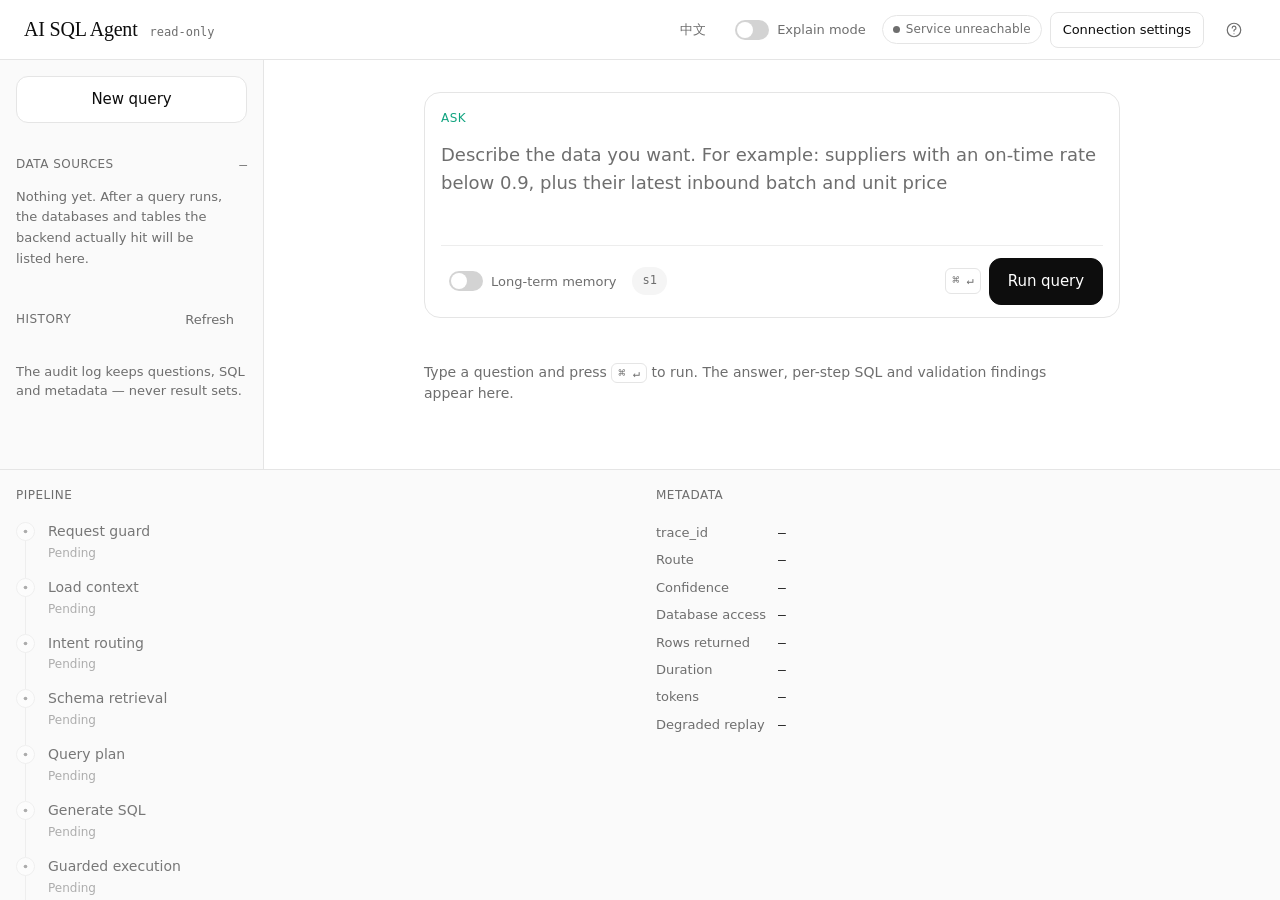
==== commit e7bf766f: "refactor: 整理成 src/ 单包布局，Demo、脚本、部署、文档各归其位 17 个平铺的顶层包（ai_sql_* 与 schema_retrieval / mcp_router 等混合命名）" ====
--- a/src/ai_sql_agent/api/static/index.html
+++ b/src/ai_sql_agent/api/static/index.html
@@ -1,74 +1,1698 @@
 <!doctype html>
-<html lang="en">
-<head>
+<html lang="en"><head>
 <meta charset="utf-8">
 <meta name="viewport" content="width=device-width, initial-scale=1">
-<title>AI SQL Agent</title>
-<!-- 外壳只有结构。样式在 static/app.css，脚本是 static/js 下的 ES Module（入口 main.js），
-     没有构建步骤：改哪个文件，刷新就生效。 -->
-<link rel="icon" href="data:image/svg+xml,%3Csvg xmlns='http://www.w3.org/2000/svg' viewBox='0 0 24 24'%3E%3Crect width='24' height='24' rx='6' fill='%23171717'/%3E%3Cpath d='m12 5 1.9 5.1L19 12l-5.1 1.9L12 19l-1.9-5.1L5 12l5.1-1.9Z' fill='%23fff'/%3E%3C/svg%3E">
-<link rel="stylesheet" href="static/app.css">
+<title data-i18n="title">AI SQL Agent · Console</title>
+<style>
+/* ─── tokens — OpenAI design system (tokens.css, 原样绑定) ──────────── */
+:root {
+  /* ─── Surface ──────────────────────────────────────────────────── */
+  --bg:           #ffffff;
+  --surface:      #f5f5f5;             /* pearl — card surface, elevated panel */
+  --surface-warm: #fafafa;             /* mist — section break, footer */
+
+  /* ─── Foreground ───────────────────────────────────────────────── */
+  --fg:   #0d0d0d;                     /* ink black — primary text, brand mark */
+  --fg-2: #1a1a1a;                     /* soft black — alternative headings */
+  --muted: #6e6e6e;                    /* slate — secondary text, captions */
+  --meta:  #9b9b9b;                    /* ash — tertiary, placeholder */
+
+  /* ─── Border ───────────────────────────────────────────────────── */
+  --border:      #e5e5e5;             /* hairline — standard separator */
+  --border-soft: #ededed;             /* card outline on white surface */
+
+  /* ─── Accent ───────────────────────────────────────────────────── */
+  --accent:        #10a37f;           /* OpenAI Teal — links, highlight, CTA */
+  --accent-on:     #ffffff;
+  --accent-hover:  #0a7a5e;           /* teal deep — hover/pressed */
+  --accent-active: color-mix(in oklab, var(--accent), black 14%);
+
+  /* ─── Semantic ─────────────────────────────────────────────────── */
+  --success: #10a37f;                 /* teal — success path */
+  --warn:    #f5a623;                 /* amber — advisory */
+  --danger:  #ef4146;                 /* error — validation, destructive */
+
+  /* ─── Typography ───────────────────────────────────────────────── */
+  --font-display: "Signifier", "Source Serif Pro", Georgia, ui-serif, serif;
+  --font-body:    "Söhne", "Inter", system-ui, -apple-system, "Segoe UI", sans-serif;
+  --font-mono:    "Söhne Mono", ui-monospace, "JetBrains Mono", Menlo, Consolas, monospace;
+
+  --text-xs:   12px;
+  --text-sm:   13px;
+  --text-base: 16px;
+  --text-lg:   18px;
+  --text-xl:   20px;
+  --text-2xl:  28px;
+  --text-3xl:  40px;
+  --text-4xl:  56px;
+
+  --leading-body:     1.65;
+  --leading-tight:    1.08;
+  --tracking-display: -0.02em;
+
+  /* ─── Spacing ──────────────────────────────────────────────────── */
+  --space-1:  4px;
+  --space-2:  8px;
+  --space-3:  12px;
+  --space-4:  16px;
+  --space-5:  20px;
+  --space-6:  24px;
+  --space-8:  32px;
+  --space-12: 48px;
+  --space-16: 64px;
+
+  --section-y-desktop: 96px;
+  --section-y-tablet:  64px;
+  --section-y-phone:   48px;
+
+  /* ─── Radius ───────────────────────────────────────────────────── */
+  --radius-sm:   12px;
+  --radius-md:   16px;
+  --radius-lg:   16px;
+  --radius-pill: 9999px;
+
+  /* ─── Elevation ────────────────────────────────────────────────── */
+  --elev-flat:   none;
+  --elev-ring:   0 0 0 1px var(--border);
+  --elev-raised: 0 4px 16px rgba(13, 13, 13, 0.06);
+
+  /* ─── Focus ────────────────────────────────────────────────────── */
+  --focus-ring: 0 0 0 3px rgba(16, 163, 127, 0.12);
+
+  /* ─── Motion ───────────────────────────────────────────────────── */
+  --motion-fast:   150ms;
+  --motion-base:   220ms;
+  --ease-standard: cubic-bezier(0.16, 1, 0.3, 1);
+
+  /* ─── Layout ───────────────────────────────────────────────────── */
+  --container-max:            1200px;
+  --container-gutter-desktop: 48px;
+  --container-gutter-tablet:  24px;
+  --container-gutter-phone:   24px;
+
+  /* derived — console shell */
+  --accent-soft: color-mix(in oklch, var(--accent) 10%, transparent);
+  --warn-soft:   color-mix(in oklch, var(--warn) 14%, transparent);
+  --danger-soft: color-mix(in oklch, var(--danger) 12%, transparent);
+  --fg-soft:     color-mix(in oklch, var(--fg) 4%, transparent);
+  --topbar-h:    60px;
+  --rail-left:   304px;
+  --rail-right:  344px;
+}
+
+/* ─── reset & base ─────────────────────────────────────────────────── */
+*, *::before, *::after { box-sizing: border-box; }
+html { -webkit-text-size-adjust: 100%; }
+body {
+  margin: 0;
+  background: var(--bg);
+  color: var(--fg);
+  font-family: var(--font-body);
+  font-size: var(--text-base);
+  line-height: var(--leading-body);
+  -webkit-font-smoothing: antialiased;
+}
+img, svg { display: block; max-width: 100%; }
+a { color: inherit; text-decoration: none; }
+button { font: inherit; cursor: pointer; }
+p { margin: 0; text-wrap: pretty; }
+h1, h2, h3, h4 { margin: 0; text-wrap: balance; }
+:focus-visible {
+  outline: 2px solid var(--accent);
+  outline-offset: 2px;
+  box-shadow: var(--focus-ring);
+}
+::selection { background: var(--accent-soft); }
+
+/* ─── type helpers ─────────────────────────────────────────────────── */
+.h2 { font-size: var(--text-2xl); font-weight: 600; line-height: 1.2; letter-spacing: -0.005em; }
+.h3 { font-size: var(--text-xl); font-weight: 600; line-height: 1.3; }
+.eyebrow { font-family: var(--font-body); font-size: var(--text-xs); font-weight: 500; letter-spacing: 0.04em; text-transform: uppercase; color: var(--accent); }
+.rail-title { font-size: var(--text-xs); font-weight: 500; letter-spacing: 0.04em; text-transform: uppercase; color: var(--muted); }
+.caption { font-size: var(--text-sm); font-weight: 500; line-height: 1.4; color: var(--muted); }
+.body-sm { font-size: 14px; line-height: 1.55; }
+.muted { color: var(--muted); }
+.num { font-family: var(--font-mono); font-variant-numeric: tabular-nums; }
+.mono { font-family: var(--font-mono); }
+
+/* ─── shell ────────────────────────────────────────────────────────── */
+.note {
+  margin-top: var(--space-4);
+  padding: var(--space-4);
+  background: var(--surface-warm);
+  border: 1px solid var(--border-soft);
+  border-radius: var(--radius-sm);
+}
+.note-tag {
+  display: block; margin-bottom: var(--space-2);
+  font-family: var(--font-mono); font-size: var(--text-xs);
+  letter-spacing: 0.06em; color: var(--muted);
+}
+.note-text { font-size: 14px; line-height: 1.7; color: var(--fg-2); }
+.note-src {
+  margin-top: var(--space-3); font-family: var(--font-mono);
+  font-size: var(--text-xs); line-height: 1.5; color: var(--muted);
+  overflow-wrap: anywhere; word-break: normal;
+}
+.note-sm { margin-top: var(--space-2); padding: var(--space-3); }
+.note-sm .note-text { font-size: 13px; line-height: 1.6; }
+.note-sm .note-tag { margin-bottom: 6px; }
+.skip-link {
+  position: absolute; left: var(--space-6); top: -100px; z-index: 30;
+  display: inline-flex; align-items: center; min-height: 44px; padding: 10px 18px;
+  background: var(--fg); color: var(--bg);
+  border-radius: var(--radius-sm); font-size: 15px; font-weight: 500;
+  transition: top var(--motion-fast) var(--ease-standard);
+}
+.skip-link:focus-visible { top: var(--space-2); }
+.topbar {
+  position: sticky; top: 0; z-index: 20;
+  height: var(--topbar-h);
+  display: flex; align-items: center; justify-content: space-between;
+  gap: var(--space-4);
+  padding: 0 var(--space-6);
+  background: color-mix(in oklch, var(--bg) 88%, transparent);
+  backdrop-filter: blur(12px);
+  border-bottom: 1px solid var(--border);
+}
+.brand { display: flex; align-items: baseline; gap: var(--space-3); min-width: 0; }
+.brand .mark { font-family: var(--font-display); font-size: var(--text-xl); letter-spacing: -0.01em; color: var(--fg); }
+.brand .env { font-family: var(--font-mono); font-size: var(--text-xs); color: var(--muted); }
+.topbar-actions { display: flex; align-items: center; gap: var(--space-2); }
+
+.console {
+  display: grid;
+  grid-template-columns: var(--rail-left) minmax(0, 1fr) var(--rail-right);
+  height: calc(100vh - var(--topbar-h));
+}
+.rail { overflow-y: auto; padding: var(--space-6); display: flex; flex-direction: column; gap: var(--space-8); }
+.rail-l { border-right: 1px solid var(--border); background: var(--surface-warm); }
+.rail-r { border-left: 1px solid var(--border); background: var(--surface-warm); }
+.workbench { overflow-y: auto; display: flex; flex-direction: column; }
+.workbench-inner { width: 100%; max-width: 760px; margin-inline: auto; padding: var(--space-8) var(--space-8) var(--space-16); display: flex; flex-direction: column; gap: var(--space-6); }
+.stack-3 > * + * { margin-top: var(--space-3); }
+.stack-4 > * + * { margin-top: var(--space-4); }
+.stack-6 > * + * { margin-top: var(--space-6); }
+.row-between { display: flex; align-items: center; justify-content: space-between; gap: var(--space-3); }
+
+/* ─── buttons ──────────────────────────────────────────────────────── */
+.btn {
+  display: inline-flex; align-items: center; justify-content: center; gap: var(--space-2);
+  min-height: 44px;
+  padding: 10px 18px;
+  border-radius: var(--radius-sm);
+  border: 1px solid transparent;
+  font-size: 15px; font-weight: 500; letter-spacing: -0.005em;
+  transition: background var(--motion-fast) var(--ease-standard), border-color var(--motion-fast) var(--ease-standard), color var(--motion-fast) var(--ease-standard);
+}
+.btn-primary { background: var(--fg); color: var(--bg); border-color: var(--fg); }
+.btn-primary:hover { background: var(--fg-2); color: var(--bg); border-color: var(--fg-2); }
+.btn-primary:disabled { background: var(--surface); color: var(--meta); border-color: var(--border); cursor: not-allowed; }
+.btn-secondary { background: var(--bg); color: var(--fg); border-color: var(--border); }
+.btn-secondary:hover { background: var(--surface-warm); color: var(--fg); border-color: color-mix(in oklch, var(--border), var(--fg) 18%); }
+.btn-ghost { background: transparent; color: var(--muted); border-color: transparent; padding-inline: var(--space-3); }
+.btn-ghost:hover { background: var(--surface); color: var(--fg); }
+.btn-sm { min-height: 36px; padding: 6px 12px; font-size: var(--text-sm); border-radius: var(--space-2); }
+.icon-btn {
+  display: inline-grid; place-items: center;
+  width: 44px; height: 44px;
+  border-radius: var(--radius-sm);
+  border: 1px solid transparent;
+  background: transparent; color: var(--muted);
+  transition: background var(--motion-fast) var(--ease-standard), color var(--motion-fast) var(--ease-standard);
+}
+.icon-btn:hover { background: var(--surface); color: var(--fg); }
+.icon-btn svg { width: 18px; height: 18px; }
+
+/* ─── chips / pills ────────────────────────────────────────────────── */
+.chip {
+  display: inline-flex; align-items: center; gap: 6px;
+  padding: 4px 10px;
+  background: var(--surface); color: var(--muted);
+  border-radius: var(--radius-pill);
+  font-size: var(--text-xs); font-weight: 500; letter-spacing: 0.01em;
+  white-space: nowrap;
+}
+.chip-db { font-family: var(--font-mono); }
+.chip-hit { background: var(--surface); color: var(--fg); box-shadow: inset 0 0 0 1px color-mix(in oklch, var(--fg) 20%, transparent); }
+.chip-warn { background: var(--warn-soft); color: color-mix(in oklch, var(--warn), black 34%); }
+.chip-danger { background: var(--danger-soft); color: color-mix(in oklch, var(--danger), black 22%); }
+.dot { width: 7px; height: 7px; border-radius: var(--radius-pill); background: currentColor; flex: none; }
+.status-chip { border: 1px solid var(--border); background: var(--bg); }
+.status-chip.is-live { border-color: color-mix(in oklch, var(--accent) 34%, var(--border)); background: var(--accent-soft); color: var(--accent-hover); }
+.status-chip.is-demo { color: var(--muted); }
+
+.ask-chip {
+  display: inline-flex; align-items: center;
+  min-height: 40px; padding: 6px 14px;
+  border-radius: var(--radius-pill);
+  border: 1px solid var(--border);
+  background: var(--bg); color: var(--muted);
+  font-size: var(--text-sm); text-align: left;
+  transition: background var(--motion-fast) var(--ease-standard), color var(--motion-fast) var(--ease-standard), border-color var(--motion-fast) var(--ease-standard);
+}
+.ask-chip:hover { background: var(--surface-warm); color: var(--fg); border-color: color-mix(in oklch, var(--border), var(--fg) 18%); }
+
+/* ─── cards ────────────────────────────────────────────────────────── */
+.card {
+  background: var(--bg);
+  border: 1px solid var(--border-soft);
+  border-radius: var(--radius-md);
+  padding: var(--space-6);
+}
+.card-tight { padding: var(--space-4); }
+.card-flag { border-color: color-mix(in oklch, var(--warn) 40%, var(--border)); background: color-mix(in oklch, var(--warn) 5%, var(--bg)); }
+.flag-in { animation: flagIn 520ms var(--ease-standard) both; }
+@keyframes flagIn {
+  from { border-color: var(--warn); background: color-mix(in oklch, var(--warn) 16%, var(--bg)); }
+  to   { border-color: color-mix(in oklch, var(--warn) 40%, var(--border)); background: color-mix(in oklch, var(--warn) 5%, var(--bg)); }
+}
+
+/* ─── composer ─────────────────────────────────────────────────────── */
+.composer { background: var(--bg); border: 1px solid var(--border); border-radius: var(--radius-md); padding: var(--space-4) var(--space-4) var(--space-3); transition: border-color var(--motion-fast) var(--ease-standard); }
+.composer:focus-within { border-color: var(--accent); box-shadow: var(--focus-ring); }
+.composer textarea {
+  width: 100%; border: 0; resize: none; outline: none;
+  background: transparent; color: var(--fg);
+  font: inherit; font-size: var(--text-lg); line-height: 1.55;
+  min-height: 76px; padding: 0;
+}
+.composer textarea::placeholder { color: var(--muted); }
+.composer-foot { display: flex; align-items: center; justify-content: space-between; gap: var(--space-3); margin-top: var(--space-3); padding-top: var(--space-3); border-top: 1px solid var(--border-soft); }
+.composer-foot-left { display: flex; align-items: center; gap: var(--space-2); flex-wrap: wrap; }
+.kbd { font-family: var(--font-mono); font-size: var(--text-xs); color: var(--muted); border: 1px solid var(--border); border-radius: 6px; padding: 2px 6px; background: var(--bg); }
+.ask-chips { display: flex; flex-wrap: wrap; gap: var(--space-2); }
+
+/* toggle */
+.toggle { display: inline-flex; align-items: center; gap: var(--space-2); min-height: 36px; padding: 0 var(--space-2); border-radius: var(--radius-pill); color: var(--muted); font-size: var(--text-sm); background: transparent; border: 0; }
+.toggle:hover { color: var(--fg); }
+.toggle .track { width: 34px; height: 20px; border-radius: var(--radius-pill); background: color-mix(in oklch, var(--fg) 18%, transparent); position: relative; transition: background var(--motion-fast) var(--ease-standard); flex: none; }
+.toggle .track::after { content: ''; position: absolute; top: 2px; left: 2px; width: 16px; height: 16px; border-radius: var(--radius-pill); background: var(--bg); transition: transform var(--motion-fast) var(--ease-standard); }
+.toggle[aria-pressed="true"] { color: var(--fg); }
+.toggle[aria-pressed="true"] .track { background: var(--fg); }
+.toggle[aria-pressed="true"] .track::after { transform: translateX(14px); }
+
+/* ─── rail lists ───────────────────────────────────────────────────── */
+.rail-list { display: flex; flex-direction: column; gap: var(--space-1); }
+.src {
+  display: block; width: 100%; text-align: left;
+  padding: 10px 12px; border-radius: var(--space-2);
+  border: 1px solid transparent; background: transparent;
+  transition: background var(--motion-fast) var(--ease-standard), border-color var(--motion-fast) var(--ease-standard);
+}
+.src:hover { background: var(--bg); border-color: var(--border-soft); }
+.src.is-hit { background: var(--bg); border-color: color-mix(in oklch, var(--fg) 30%, var(--border)); }
+.src-head { display: flex; align-items: center; justify-content: space-between; gap: var(--space-2); }
+.src-name { font-family: var(--font-mono); font-size: 13px; font-weight: 500; color: var(--fg); }
+.src-tables { font-size: var(--text-xs); color: var(--muted); margin-top: 3px; line-height: 1.45; word-break: break-word; }
+
+.hist {
+  display: block; width: 100%; text-align: left;
+  padding: 12px 10px; border-radius: var(--space-2);
+  border: 1px solid transparent; background: transparent;
+  transition: background var(--motion-fast) var(--ease-standard), border-color var(--motion-fast) var(--ease-standard);
+}
+.hist:hover { background: var(--bg); border-color: var(--border-soft); }
+.hist[aria-current="true"] { background: var(--bg); border-color: color-mix(in oklch, var(--fg) 22%, var(--border)); }
+.hist-q { font-size: 13px; line-height: 1.5; color: var(--fg); display: -webkit-box; -webkit-line-clamp: 2; -webkit-box-orient: vertical; overflow: hidden; }
+.hist-meta { display: flex; align-items: center; gap: 6px; flex-wrap: wrap; margin-top: 6px; }
+.hist-time { font-family: var(--font-mono); font-size: var(--text-xs); color: var(--muted); }
+
+/* ─── pipeline (right rail) ────────────────────────────────────────── */
+.pipe { display: flex; flex-direction: column; }
+.pipe-step { display: grid; grid-template-columns: 20px minmax(0, 1fr); gap: var(--space-3); padding-bottom: var(--space-4); position: relative; }
+.pipe-step:last-child { padding-bottom: 0; }
+.pipe-step::before { content: ''; position: absolute; left: 9px; top: 18px; bottom: 0; width: 1px; background: var(--border); }
+.pipe-step:last-child::before { display: none; }
+.pipe-node { width: 19px; height: 19px; border-radius: var(--radius-pill); border: 1px solid var(--border); background: var(--bg); display: grid; place-items: center; position: relative; z-index: 1; }
+.pipe-node svg { width: 11px; height: 11px; color: var(--muted); }
+.pipe-step.is-done .pipe-node { border-color: color-mix(in oklch, var(--fg) 30%, var(--border)); }
+.pipe-step.is-done .pipe-node svg { color: var(--fg); }
+.pipe-step.is-flag .pipe-node { border-color: var(--warn); background: color-mix(in oklch, var(--warn) 14%, var(--bg)); }
+.pipe-step.is-flag .pipe-node svg { color: color-mix(in oklch, var(--warn), black 34%); }
+.pipe-step.is-skip { opacity: 0.55; }
+.pipe-step.is-active .pipe-node { border-color: var(--fg); background: var(--fg); }
+.pipe-step.is-active .pipe-label { font-weight: 600; }
+.pipe-node .pulse { width: 7px; height: 7px; border-radius: var(--radius-pill); background: var(--bg); animation: pulse 900ms var(--ease-standard) infinite; }
+@keyframes pulse { 0%, 100% { opacity: 1; } 50% { opacity: 0.3; } }
+.pipe-label { display: block; font-size: 14px; font-weight: 500; line-height: 1.35; }
+.pipe-detail { display: block; font-size: var(--text-xs); color: var(--muted); line-height: 1.5; margin-top: 3px; word-break: break-word; }
+
+.kv { display: grid; grid-template-columns: minmax(88px, auto) minmax(0, 1fr); gap: 6px var(--space-3); font-size: var(--text-sm); }
+.kv dt { color: var(--muted); }
+.kv dd { margin: 0; font-family: var(--font-mono); color: var(--fg); word-break: break-all; }
+
+/* ─── steps / sql ──────────────────────────────────────────────────── */
+.step-head { display: flex; align-items: center; justify-content: space-between; gap: var(--space-3); flex-wrap: wrap; }
+.step-title { display: flex; align-items: center; gap: var(--space-2); font-size: 14px; font-weight: 500; }
+.step-idx { font-family: var(--font-mono); font-size: var(--text-xs); color: var(--muted); border: 1px solid var(--border); border-radius: 6px; padding: 1px 6px; }
+.sql {
+  margin: var(--space-3) 0 0;
+  padding: var(--space-4);
+  background: var(--surface);
+  border-radius: var(--radius-sm);
+  font-family: var(--font-mono); font-size: 13px; line-height: 1.6;
+  color: var(--fg-2);
+  white-space: pre-wrap; word-break: break-word;
+  overflow-x: auto;
+}
+.sql .kw { color: var(--muted); }
+.tabs { display: flex; gap: var(--space-1); margin-top: var(--space-4); border-bottom: 1px solid var(--border); }
+.tab {
+  min-height: 36px; padding: 0 12px 8px; background: transparent; border: 0;
+  border-bottom: 2px solid transparent; margin-bottom: -1px;
+  font-size: var(--text-sm); font-weight: 500; color: var(--muted);
+  transition: color var(--motion-fast) var(--ease-standard), border-color var(--motion-fast) var(--ease-standard);
+}
+.tab:hover { color: var(--fg); }
+.tab[aria-selected="true"] { color: var(--fg); border-bottom-color: var(--fg); }
+
+/* ─── table ────────────────────────────────────────────────────────── */
+.table-wrap { overflow-x: auto; margin-top: var(--space-4); border: 1px solid var(--border-soft); border-radius: var(--radius-sm); }
+.table-wrap:focus-visible { outline: 2px solid var(--accent); outline-offset: 2px; box-shadow: var(--focus-ring); }
+.ds-table { width: 100%; border-collapse: collapse; font-size: 14px; }
+.ds-table th, .ds-table td { padding: 10px 14px; text-align: left; border-bottom: 1px solid var(--border-soft); white-space: nowrap; }
+.ds-table thead th { background: var(--surface-warm); color: var(--muted); font-weight: 500; font-family: var(--font-mono); font-size: var(--text-xs); letter-spacing: 0.03em; }
+.ds-table tbody tr:last-child td { border-bottom: 0; }
+.ds-table tbody tr:hover td { background: var(--fg-soft); }
+.ds-table .num-col { font-family: var(--font-mono); font-variant-numeric: tabular-nums; text-align: right; }
+
+/* ─── flags ────────────────────────────────────────────────────────── */
+.fb { display: flex; flex-wrap: wrap; align-items: center; gap: var(--space-3); }
+.fb-btn { display: inline-flex; align-items: center; gap: 6px; }
+.fb-btn[aria-pressed="true"] { background: var(--fg); color: var(--bg); border-color: var(--fg); }
+.fb-comment { width: 100%; margin-top: var(--space-4); padding: 10px 12px; font: inherit; font-size: var(--text-sm);
+  color: var(--fg); background: var(--bg); border: 1px solid var(--border); border-radius: var(--space-2); resize: vertical; min-height: 44px; }
+.fb-comment:focus-visible { outline: 2px solid var(--fg); outline-offset: 1px; }
+.fb-done { display: flex; align-items: center; gap: var(--space-3); flex-wrap: wrap; }
+.fb-done svg { width: 16px; height: 16px; color: var(--fg); flex: none; }
+.flag { display: grid; grid-template-columns: 18px minmax(0, 1fr); gap: var(--space-3); align-items: start; }
+.flag + .flag { margin-top: var(--space-4); padding-top: var(--space-4); border-top: 1px solid color-mix(in oklch, var(--warn) 26%, transparent); }
+.flag svg { width: 16px; height: 16px; margin-top: 3px; color: color-mix(in oklch, var(--warn), black 30%); }
+.flag-kind { display: block; font-family: var(--font-mono); font-size: var(--text-xs); color: color-mix(in oklch, var(--warn), black 40%); }
+.flag-text { display: block; font-size: 14px; line-height: 1.55; margin-top: 2px; }
+.btn-jump {
+  display: inline-flex; align-items: center; min-height: 36px;
+  margin-top: var(--space-1); padding: 0; background: transparent; border: 0;
+  font-size: var(--text-sm); font-weight: 500;
+  color: color-mix(in oklch, var(--warn), black 42%);
+  text-decoration: underline; text-underline-offset: 3px;
+  transition: color var(--motion-fast) var(--ease-standard);
+}
+.btn-jump:hover { color: var(--fg); }
+.flash { animation: flash 900ms var(--ease-standard); }
+@keyframes flash { from { background: var(--fg-soft); } to { background: var(--bg); } }
+
+/* ─── empty state ──────────────────────────────────────────────────── */
+.empty { padding: var(--space-2) 0 0; }
+
+/* ─── dialog ───────────────────────────────────────────────────────── */
+dialog { border: 0; padding: 0; background: transparent; }
+dialog::backdrop { background: color-mix(in oklch, var(--fg) 34%, transparent); backdrop-filter: blur(2px); }
+.sheet { width: min(520px, calc(100vw - 32px)); background: var(--bg); border: 1px solid var(--border-soft); border-radius: var(--radius-md); box-shadow: var(--elev-raised); padding: var(--space-6); }
+.field { display: flex; flex-direction: column; gap: 6px; }
+.field label { font-size: var(--text-sm); color: var(--muted); }
+.input {
+  width: 100%; min-height: 44px; padding: 11px 14px;
+  border: 1px solid var(--border); border-radius: var(--radius-sm);
+  background: var(--bg); color: var(--fg); font: inherit; font-size: 15px;
+}
+.input::placeholder { color: var(--muted); }
+.input:focus { outline: none; border-color: var(--accent); box-shadow: var(--focus-ring); }
+.grid-2 { display: grid; grid-template-columns: 1fr 1fr; gap: var(--space-4); }
+
+/* ─── spinner ──────────────────────────────────────────────────────── */
+.spin { width: 15px; height: 15px; border: 2px solid color-mix(in oklch, var(--bg) 40%, transparent); border-top-color: var(--bg); border-radius: var(--radius-pill); animation: spin 700ms linear infinite; }
+.btn-primary:disabled .spin { border-color: color-mix(in oklch, var(--fg) 16%, transparent); border-top-color: var(--muted); }
+@keyframes spin { to { transform: rotate(360deg); } }
+.fade-in { animation: fade var(--motion-base) var(--ease-standard) both; }
+@keyframes fade { from { opacity: 0; transform: translateY(6px); } to { opacity: 1; transform: none; } }
+@media (prefers-reduced-motion: reduce) {
+  *, *::before, *::after {
+    animation-duration: 1ms !important;
+    animation-iteration-count: 1 !important;
+    transition-duration: 1ms !important;
+  }
+}
+
+/* ─── responsive ───────────────────────────────────────────────────── */
+@media (max-width: 1280px) {
+  :root { --rail-left: 264px; }
+  .rail { padding: var(--space-4); }
+  .console { grid-template-columns: var(--rail-left) minmax(0, 1fr); }
+  .rail-r {
+    grid-column: 1 / -1; border-left: 0; border-top: 1px solid var(--border);
+    display: grid; grid-template-columns: 1fr 1fr; gap: var(--space-8); align-items: start;
+  }
+}
+@media (max-width: 920px) {
+  .console { grid-template-columns: minmax(0, 1fr); height: auto; }
+  .rail, .workbench { overflow: visible; height: auto; }
+  .workbench { order: 1; }
+  .rail-r { order: 2; grid-column: auto; border-left: 0; border-top: 1px solid var(--border); display: flex; }
+  .rail-l { order: 3; border-right: 0; border-bottom: 0; border-top: 1px solid var(--border); }
+  .workbench-inner { padding: var(--space-6) var(--container-gutter-phone) var(--space-12); }
+  .topbar { padding-inline: var(--container-gutter-phone); }
+  .brand .env { display: none; }
+  .grid-2 { grid-template-columns: 1fr; }
+}
+</style>
 </head>
 <body>
-<a class="skip-link" href="#main" data-i18n="a11y.skip">Skip to main content</a>
-
-<header class="topbar">
-  <a class="brand" href="#/ask" aria-label="AI SQL Agent">
-    <span class="brand-mark" aria-hidden="true"><svg class="icon" viewBox="0 0 24 24"><path d="m12 3 2.4 6.6L21 12l-6.6 2.4L12 21l-2.4-6.6L3 12l6.6-2.4Z"/></svg></span>
-    <span class="brand-name">AI SQL Agent</span>
-  </a>
-  <nav class="primary-nav" aria-label="Primary">
-    <a href="#/ask" data-route="ask" data-i18n="nav.ask">Ask</a>
-    <a href="#/data" data-route="data" data-i18n="nav.data">Data</a>
-    <a href="#/history" data-route="history" data-i18n="nav.history">History</a>
-  </nav>
-  <div class="topbar-tools">
-    <span class="conn" id="connStatus" role="status" data-state="checking"><span class="conn-text"></span></span>
-    <button type="button" class="switch" id="btnLearn" role="switch" aria-checked="false" data-i18n-label="learn.label">
-      <span class="track" aria-hidden="true"></span><span class="switch-label" data-i18n="learn.label">Learning mode</span>
+
+<a class="skip-link" href="#q" id="skipToAsk" data-od-id="skip-to-composer" data-i18n="skip">Skip to question box</a>
+
+<header class="topbar" data-od-id="topbar">
+  <div class="brand">
+    <span class="mark">AI SQL Agent</span>
+    <span class="env" id="envLabel" data-i18n="env.readonly">read-only</span>
+  </div>
+  <div class="topbar-actions">
+    <button class="btn btn-ghost btn-sm" id="btnLang" type="button" data-od-id="lang-toggle">中文</button>
+    <button class="toggle" id="btnExplain" aria-pressed="false" type="button" data-od-id="explain-toggle">
+      <span class="track" aria-hidden="true"></span><span data-i18n="explain">Explain mode</span>
     </button>
-    <button type="button" class="btn btn-sm btn-ghost" id="btnLang">中文</button>
-    <button type="button" class="icon-btn" id="btnSettings" data-i18n-label="settings.open" aria-haspopup="dialog">
-      <svg class="icon" viewBox="0 0 24 24" aria-hidden="true"><path d="M4 7h9m4 0h3M4 17h3m4 0h9"/><circle cx="15" cy="7" r="2"/><circle cx="9" cy="17" r="2"/></svg>
+    <span class="chip status-chip is-demo" id="connChip" data-od-id="connection-status">
+      <span class="dot"></span><span id="connText" data-i18n="conn.checking">Checking connection…</span>
+    </span>
+    <button class="btn btn-secondary btn-sm" id="btnSettings" data-od-id="open-settings" data-i18n="settings">Connection settings</button>
+    <button class="icon-btn" id="btnHelp" data-od-id="open-help" data-i18n-aria="shortcuts" aria-label="Keyboard shortcuts">
+      <svg viewBox="0 0 24 24" fill="none" stroke="currentColor" stroke-width="1.6" stroke-linecap="round"><circle cx="12" cy="12" r="9"></circle><path d="M9.6 9.2a2.5 2.5 0 1 1 3.3 2.4c-.6.2-.9.7-.9 1.3v.5"></path><path d="M12 17h.01"></path></svg>
     </button>
   </div>
 </header>
 
-<main id="main" tabindex="-1">
-  <section class="view" id="view-ask" hidden></section>
-  <section class="view" id="view-data" hidden></section>
-  <section class="view" id="view-history" hidden></section>
-</main>
-
-<dialog id="dlgSettings" aria-labelledby="settingsTitle"></dialog>
-<div id="toast" role="status" aria-live="polite" hidden></div>
-<!-- 给读屏的播报。内容区整块重绘，结果出来时由脚本往这里写一句（见 dom.js 的 announce）。 -->
-<div id="announcer" class="sr-only" role="status" aria-live="polite"></div>
-
-<!-- 页面起不来时的说明。最常见的原因：页面文件更新了，但正在运行的服务进程是更新前启动的，
-     它没有 /static 这条路由，脚本和样式都取不到。样式写在行内，因为这时候样式表本身就没到。 -->
-<div id="bootFallback" hidden style="max-width:640px;margin:12vh auto;padding:0 24px;font:16px/1.6 -apple-system,'Segoe UI',sans-serif;color:#171717">
-  <h1 style="font-size:22px;margin:0 0 12px">This page could not start</h1>
-  <p>The page’s scripts or styles could not be loaded. The usual cause is that the service
-    process was started before the console was updated, so it cannot serve the new files.
-    <strong>Restart the service, then reload this page.</strong> Questions sent through the API are not affected.</p>
-  <p lang="zh-CN" style="margin-top:14px">页面的脚本或样式没有加载成功。最常见的原因是：服务进程是在页面更新之前启动的，
-    提供不了新的文件。<strong>请重启服务，然后刷新本页。</strong>通过接口发出的查询不受影响。</p>
+<div class="console">
+
+  <!-- ─── left rail ─────────────────────────────────────────────── -->
+  <aside class="rail rail-l" data-od-id="rail-sources">
+    <button class="btn btn-secondary" id="btnNew" data-od-id="new-query" style="width:100%" data-i18n="newQuery">New query</button>
+    <section>
+      <div class="row-between" style="margin-bottom:var(--space-3)">
+        <h2 class="rail-title" data-i18n="sources">Data sources</h2>
+        <span class="caption num" id="hitCount">—</span>
+      </div>
+      <div class="rail-list" id="sourceList"></div>
+      <div id="sourcesPool"></div>
+      <div id="sourcesNote"></div>
+    </section>
+
+    <section data-od-id="rail-history">
+      <div class="row-between" style="margin-bottom:var(--space-3)">
+        <h2 class="rail-title" data-i18n="history">History</h2>
+        <button class="btn btn-ghost btn-sm" id="btnRefreshHistory" data-i18n="refresh">Refresh</button>
+      </div>
+      <div class="rail-list" id="historyList"></div>
+      <p class="caption" style="margin-top:var(--space-3); line-height:1.5">
+        <span data-i18n="audit.note">The audit log keeps questions, SQL and metadata — never result sets.</span>
+      </p>
+      <div id="auditNote"></div>
+    </section>
+  </aside>
+
+  <!-- ─── center ────────────────────────────────────────────────── -->
+  <main class="workbench" id="workbench" data-od-id="workbench">
+    <div class="workbench-inner">
+
+      <section data-od-id="composer">
+        <div class="composer">
+          <label for="q" class="eyebrow" style="display:block;margin-bottom:var(--space-3)" data-i18n="ask">Ask</label>
+          <textarea id="q" rows="3" data-i18n-ph="ask.ph" placeholder="Describe the data you want."></textarea>
+          <div class="composer-foot">
+            <div class="composer-foot-left">
+              <button class="toggle" id="btnLongTerm" aria-pressed="false" type="button">
+                <span class="track" aria-hidden="true"></span><span data-i18n="longTerm">Long-term memory</span>
+              </button>
+              <span class="chip mono" id="sessionChip">s1</span>
+            </div>
+            <div class="composer-foot-left">
+              <span class="kbd">⌘ ↵</span>
+              <button class="btn btn-primary" id="btnRun" data-od-id="run-query" data-i18n="run">Run query</button>
+            </div>
+          </div>
+        </div>
+        <div class="ask-chips" style="margin-top:var(--space-3)" id="askChips"></div>
+        <div id="composerNote"></div>
+      </section>
+
+      <section id="result" data-od-id="result" aria-live="polite" aria-busy="false"></section>
+
+      
+
+    </div>
+  </main>
+
+  <!-- ─── right rail ────────────────────────────────────────────── -->
+  <aside class="rail rail-r" data-od-id="rail-trace">
+    <section>
+      <h2 class="rail-title" style="margin-bottom:var(--space-4)" data-i18n="pipe.title">Pipeline</h2>
+      <div class="pipe" id="pipeline"></div>
+    </section>
+    <section data-od-id="rail-meta">
+      <h2 class="rail-title" style="margin-bottom:var(--space-4)" data-i18n="meta.title">Metadata</h2>
+      <dl class="kv" id="metaList"></dl>
+    </section>
+  </aside>
 </div>
 
-<script type="module" src="static/js/main.js"></script>
+<!-- ─── settings dialog ─────────────────────────────────────────── -->
+<dialog id="dlgSettings" data-od-id="settings-dialog">
+  <form method="dialog" class="sheet stack-6">
+    <div>
+      <h2 class="h3" data-i18n="settings">Connection settings</h2>
+      <p class="caption" style="margin-top:6px" data-i18n="set.desc">Leave blank to use the same origin.</p>
+    </div>
+    <div class="stack-4">
+      <div class="field">
+        <label for="setBase" data-i18n="set.base">Service address</label>
+        <input class="input" id="setBase" data-i18n-ph="set.base.ph" placeholder="http://127.0.0.1:8000" autocomplete="off">
+      </div>
+      <div class="field">
+        <label for="setKey" data-i18n="set.key">API key (X-API-Key) · this tab only</label>
+        <input class="input" id="setKey" type="password" data-i18n-ph="set.key.ph" placeholder="may be blank" autocomplete="off">
+      </div>
+      <div class="grid-2">
+        <div class="field">
+          <label for="setUser">user_id</label>
+          <input class="input" id="setUser" placeholder="li" autocomplete="off">
+        </div>
+        <div class="field">
+          <label for="setSession">session_id</label>
+          <input class="input" id="setSession" placeholder="s1" autocomplete="off">
+        </div>
+      </div>
+    </div>
+    <div class="row-between">
+      <button class="btn btn-ghost" type="button" onclick="document.getElementById('dlgSettings').close('cancel')" data-i18n="cancel">Cancel</button>
+      <button class="btn btn-primary" id="btnSaveSettings" value="save" type="submit" data-i18n="save">Save and reconnect</button>
+    </div>
+  </form>
+</dialog>
+
+<dialog id="dlgHelp">
+  <div class="sheet stack-6">
+    <h2 class="h3" data-i18n="shortcuts">Keyboard shortcuts</h2>
+    <dl class="kv">
+      <dt data-i18n="sc.submit">Run query</dt><dd>⌘ / Ctrl + Enter</dd>
+      <dt data-i18n="sc.focus">Focus question box</dt><dd>/</dd>
+      <dt data-i18n="sc.settings">Open connection settings</dt><dd>⌘ / Ctrl + K</dd>
+      <dt data-i18n="sc.close">Close dialog</dt><dd>Esc</dd>
+    </dl>
+    <div style="display:flex;justify-content:flex-end">
+      <button class="btn btn-secondary" onclick="document.getElementById('dlgHelp').close()" data-i18n="gotIt">Got it</button>
+    </div>
+  </div>
+</dialog>
+
 <script>
-  // 入口脚本成功跑完会把 __consoleBooted 置真；等不到就说明没起来。
-  (function () {
-    function check() {
-      if (window.__consoleBooted) return;
-      document.getElementById('bootFallback').hidden = false;
-      document.querySelector('.skip-link').hidden = true;
-      document.querySelector('.topbar').hidden = true;
-      document.getElementById('main').hidden = true;
+/* ─── i18n ──────────────────────────────────────────────────────────
+   界面文案字典。默认英文；中文为对照。业务数据（库名、表名、SQL、
+   后端返回的 answer/reason/detail）不翻译——那是数据，不是界面。 */
+const I18N = {
+  en: {
+    'title': 'AI SQL Agent · Console',
+    'skip': 'Skip to question box',
+    'env.readonly': 'read-only',
+    'env.dbs': '{n} databases · read-only',
+    'explain': 'Explain mode',
+    'lang.aria': 'Switch language',
+    'conn.checking': 'Checking connection…',
+    'conn.ok': 'Connected',
+    'conn.okTo': 'Connected to {base}',
+    'conn.down': 'Service unreachable',
+    'settings': 'Connection settings',
+    'shortcuts': 'Keyboard shortcuts',
+    'newQuery': 'New query',
+    'sources': 'Data sources',
+    'sources.empty': 'Nothing yet. After a query runs, the databases and tables the backend actually hit will be listed here.',
+    'sources.tables': '{n} tables',
+    'sources.hit': 'hit',
+    'sources.noTables': 'table names not recorded',
+    'sources.hitCount': '{n}/{m} hit',
+    'sources.count': '{n} databases',
+    'sources.pooled': 'Tables reached by retrieval (cross-database queries record no attribution)',
+    'sources.prefill': 'In {db}, ',
+    'history': 'History',
+    'refresh': 'Refresh',
+    'audit.note': 'The audit log keeps questions, SQL and metadata — never result sets.',
+    'ask': 'Ask',
+    'ask.ph': 'Describe the data you want. For example: suppliers with an on-time rate below 0.9, plus their latest inbound batch and unit price',
+    'longTerm': 'Long-term memory',
+    'run': 'Run query',
+    'run.busy': 'Running',
+    'running': 'Running',
+    'running.at': 'Working on {stage}…',
+    'recent': 'Recently asked',
+    'empty.a': 'Type a question and press',
+    'empty.b': 'to run. The answer, per-step SQL and validation findings appear here.',
+    'route.database_query': 'Fetch data',
+    'route.data_qa': 'Conversational',
+    'chip.noDb': 'No database access',
+    'chip.degraded': 'Degraded replay',
+    'chip.degraded.title': 'Model unavailable — result replayed from previously successful SQL',
+    'chip.conversational': 'Chat',
+    'chip.needsCheck': 'Needs checking',
+    'chip.failed': 'Failed',
+    'risk.title': 'This result needs checking',
+    'risk.count': '{n} soft anomalies',
+    'risk.foot': 'The SQL ran and returned rows — the problem is in the result itself. Confirm the points above before trusting it.',
+    'risk.jump': 'See step {n} results →',
+    'severity.block': 'blocking',
+    'fb.title': 'Was this answer right?',
+    'fb.hint': 'Your call trains the system: wrong answers become test cases, confirmed ones become reference queries for similar questions.',
+    'fb.correct': 'Correct',
+    'fb.wrong': 'Wrong',
+    'fb.unsure': 'Not sure',
+    'fb.comment.ph': 'What was wrong? (optional, but this is the most useful part)',
+    'fb.sent.correct': 'Recorded. This query will be used as a reference for similar questions.',
+    'fb.sent.wrong': 'Recorded. It goes on the to-fix list and into the eval set.',
+    'fb.sent.unsure': 'Recorded — someone will take a look.',
+    'fb.change': 'Change',
+    'fb.failed': 'Could not record feedback',
+    'fb.sending': 'Recording…',
+    'anomaly.empty_result': 'Empty result',
+    'anomaly.cardinality_deviation': 'Cardinality deviation',
+    'anomaly.semantic_mismatch': 'Semantic mismatch',
+    'anomaly.aggregation_unrequested': 'Unrequested aggregation',
+    'anomaly.shape_contradicts_plan': 'Shape contradicts plan',
+    'step': 'Step {n}',
+    'step.rows': '{n} rows',
+    'step.truncated': ' · truncated',
+    'step.repairs': '{n} repairs',
+    'step.failed': 'Execution failed',
+    'step.noRows': 'This step returned 0 rows.',
+    'step.table.aria': 'Result table for step {n}, {rows} rows',
+    'tab.rows': 'Results · {n} rows',
+    'copySql': 'Copy SQL',
+    'copied': 'Copied',
+    'memoryOnly': 'This turn was answered from session memory. No SQL ran, so there is no result set to check.',
+    'history.replay': 'History replay. The audit log keeps no result sets; {what}.',
+    'history.replay.cached': 'the data above comes from this session cache',
+    'history.replay.sqlOnly': 'this record left only SQL and metadata',
+    'history.notice': 'The audit log keeps SQL and metadata, not result sets — results can contain sensitive business data. Re-run to see the data.',
+    'history.reason': 'History record: the audit log kept SQL and metadata, not the result set.',
+    'history.label': 'History',
+    'rerun': 'Re-run with current settings',
+    'pipe.title': 'Pipeline',
+    'meta.title': 'Metadata',
+    'pipe.pending': 'Pending',
+    'pipe.active': 'In progress',
+    'pipe.skipped': 'No data fetch this turn — skipped',
+    'pipe.guard': 'Request guard',
+    'pipe.guard.d': 'API key · table/column permissions · rate limit · trace_id',
+    'pipe.context': 'Load context',
+    'pipe.context.d': 'Session {sid} · long-term memory {onoff}',
+    'pipe.route': 'Intent routing',
+    'pipe.retrieval': 'Schema retrieval',
+    'pipe.retrieval.d': 'BM25 + vector + RRF + rerank → {dbs}',
+    'pipe.plan': 'Query plan',
+    'pipe.plan.d': '{n} steps · {mode}',
+    'pipe.plan.cross': 'cross-database inlining',
+    'pipe.plan.single': 'single database',
+    'pipe.sqlgen': 'Generate SQL',
+    'pipe.sqlgen.d': 'dialect sqlite · {n} repairs',
+    'pipe.execute': 'Guarded execution',
+    'pipe.execute.d': 'read-only connection · timeout cap · row cap{trunc}',
+    'pipe.execute.trunc': ' · truncated',
+    'pipe.validate': 'Result validation',
+    'pipe.validate.flag': '{n} soft anomalies to check',
+    'pipe.validate.pass': 'Validation passed',
+    'pipe.validate.skip': 'Answered from memory — no result set to validate',
+    'on': 'on', 'off': 'off', 'yes': 'Yes', 'no': 'No',
+    'meta.route': 'Route',
+    'meta.confidence': 'Confidence',
+    'meta.dbAccess': 'Database access',
+    'meta.rows': 'Rows returned',
+    'meta.duration': 'Duration',
+    'meta.degraded': 'Degraded replay',
+    'err.401': 'Missing or invalid API key. Add one in connection settings.',
+    'err.403': 'Not permitted: this key cannot query as that user_id, or has no access to that table.',
+    'err.429': 'Rate limit or quota reached. Try again shortly.',
+    'err.503': 'The model or database is unavailable; the service returned a degradation reason.',
+    'err.generic': 'Cannot reach the service. Check the address and your network.',
+    'err.failed': 'Request failed',
+    'err.check': 'Check connection settings',
+    'set.desc': 'Leave blank to use the same origin. The API key may be empty when auth is disabled.',
+    'set.base': 'Service address',
+    'set.base.ph': 'http://127.0.0.1:8000 (blank = same origin)',
+    'set.key': 'API key (X-API-Key) · this tab only',
+    'set.key.ph': 'may be blank when auth is disabled',
+    'cancel': 'Cancel',
+    'save': 'Save and reconnect',
+    'sc.submit': 'Run query',
+    'sc.focus': 'Focus question box',
+    'sc.settings': 'Open connection settings',
+    'sc.close': 'Close dialog',
+    'gotIt': 'Got it',
+    'note.tag': 'Explain',
+    'x.composer': 'Press run and the request enters <code>POST /query</code>: auth, table/column permissions and rate limiting first, then a trace_id that follows the whole run, then session context, and only then routing. The eight stages in the right rail are that pipeline. Server logs index by the same trace_id, so the two sides line up.',
+    'x.composer.src': 'ai_sql_api/app.py · security.py · limits.py',
+    'x.answer': 'Routing decides whether this turn touches the database at all. DynamicIntentRouter splits questions into <code>database_query</code> (fetch data) and <code>data_qa</code> (answer from an existing result or memory) — the latter sends no SQL. Getting the direction wrong wastes everything downstream, so routing runs before schema retrieval. When the model is unavailable routing falls back to rules, which is why it still works offline.',
+    'x.answer.src': 'ai_sql_pipeline/routing.py · dynamic_service.py',
+    'x.risk': 'This is the most important design in the system. Hard errors (syntax, unknown column) stop the SQL and expose themselves. Soft anomalies are different: the SQL ran, rows came back, and the answer may still be to the wrong question — empty results, cardinality blown up by a join fan-out, an aggregation the user never asked for, semantics that do not match the question. Each of the four has its own checker, and findings must travel back to the client: written only to the server log, they stay silent errors as far as the user is concerned.',
+    'x.risk.src': 'result_validation/validator.py · cardinality.py · shape.py · self_check.py',
+    'x.step': "Each step's SQL is generated separately after the CoT plan picks a target database; across databases the previous step's result is inlined as the next step's filter. Execution passes a read-only guard that scans the whole statement rather than just the leading keyword — because <code>WITH x AS (...) INSERT INTO ...</code> is valid in both SQLite and PostgreSQL, so reading only the start would miss it. On failure the offending clause is located and rewritten, at most twice.",
+    'x.step.src': 'cot_planning/cot_planner.py · sql_generation/sql_generator.py · mcp_router/sql_guard.py · sql_repair/repairer.py',
+    'x.sources': 'The schema is not stuffed into the prompt wholesale. Retrieval works in three layers — database, table, column: BM25 keyword recall and vector recall each return a batch, RRF fuses and ranks them, a rerank pass follows, and a token budget finally trims a schema slice. The larger the database, the more this step decides the outcome.',
+    'x.sources.src': 'schema_retrieval/hybrid_schema_retrieval_service.py · rrf_fusion_client.py · ai_sql_pipeline/schema_budget.py',
+    'x.audit': 'The audit table stores trace_id, question, SQL, duration and tokens — everything but the result set. Results can carry sensitive business data, and persisting them would turn the audit table into a second copy of the database. That is why history can replay SQL but not data.',
+    'x.audit.src': 'ai_sql_audit/store.py',
+    'xp.guard': 'API key check, table and column permissions, rate limits and quota, plus the trace_id that follows the whole run.',
+    'xp.guard.src': 'ai_sql_api/security.py · limits.py',
+    'xp.context': 'Short-term session memory decides who "that batch just now" refers to; long-term memory stores preferences per user_id and is off by default.',
+    'xp.context.src': 'ai_sql_memory/short_term.py · long_term.py',
+    'xp.route': 'database_query or data_qa. It runs before retrieval, because the wrong direction wastes everything after it.',
+    'xp.route.src': 'ai_sql_pipeline/routing.py',
+    'xp.retrieval': 'BM25 and vector recall in parallel, fused by RRF, then reranked and trimmed to a token budget.',
+    'xp.retrieval.src': 'schema_retrieval/ · ai_sql_pipeline/schema_budget.py',
+    'xp.plan': 'CoT planning splits the steps and the target database for each, and declares how cross-database results are inlined.',
+    'xp.plan.src': 'cot_planning/cot_planner.py',
+    'xp.sqlgen': "Generated per target dialect from the schema slice and the previous step's result — not written in one shot for the whole chain.",
+    'xp.sqlgen.src': 'sql_generation/sql_generator.py · mcp_router/dialects.py',
+    'xp.execute': 'Read-only connection, whole-statement keyword scan, timeout and row caps; on failure the clause is located and rewritten, at most twice.',
+    'xp.execute.src': 'mcp_router/sql_guard.py · sql_repair/repairer.py',
+    'xp.validate': 'Four classes of soft-anomaly checks. Findings travel back with the result, not just into the log.',
+    'xp.validate.src': 'result_validation/',
+  },
+  zh: {
+    'title': 'AI SQL Agent · 查询控制台',
+    'skip': '跳到提问框',
+    'env.readonly': '只读',
+    'env.dbs': '{n} 库 · 只读',
+    'explain': '讲解模式',
+    'lang.aria': '切换语言',
+    'conn.checking': '检测连接中…',
+    'conn.ok': '已连接',
+    'conn.okTo': '已连接 {base}',
+    'conn.down': '服务不可达',
+    'settings': '连接设置',
+    'shortcuts': '键盘快捷键',
+    'newQuery': '新建查询',
+    'sources': '数据源',
+    'sources.empty': '还没有记录。跑一次查询后，这里会列出后端实际命中的库与表。',
+    'sources.tables': '{n} 表',
+    'sources.hit': '命中',
+    'sources.noTables': '表名未记录',
+    'sources.hitCount': '本次命中 {n}/{m}',
+    'sources.count': '{n} 个库',
+    'sources.pooled': '检索命中过的表（跨库查询未记录归属）',
+    'sources.prefill': '{db} 里',
+    'history': '会话历史',
+    'refresh': '刷新',
+    'audit.note': '审计只保存问题、SQL 与元数据，不保存结果集。',
+    'ask': '提问',
+    'ask.ph': '用中文描述你要的数据，例如：准时率低于 0.9 的供应商，最近入库批次和单价是多少',
+    'longTerm': '长期记忆',
+    'run': '运行查询',
+    'run.busy': '查询中',
+    'running': '运行中',
+    'running.at': '正在{stage}…',
+    'recent': '最近问过',
+    'empty.a': '输入问题后按',
+    'empty.b': '运行。答案、分步 SQL 与结果校验会显示在这里。',
+    'route.database_query': '取数',
+    'route.data_qa': '对话问答',
+    'chip.noDb': '未访问数据库',
+    'chip.degraded': '降级重放',
+    'chip.degraded.title': '模型不可用，结果来自历史 SQL 重放',
+    'chip.conversational': '对话',
+    'chip.needsCheck': '待核对',
+    'chip.failed': '失败',
+    'risk.title': '这条结果需要核对',
+    'risk.count': '{n} 项软异常',
+    'risk.foot': 'SQL 执行成功且有结果，问题出在结果本身——直接采信前请先确认上述几点。',
+    'risk.jump': '查看步骤 {n} 的结果 →',
+    'severity.block': '阻断',
+    'fb.title': '这条回答对吗？',
+    'fb.hint': '你的判断会喂回系统：答错的进评测集，确认对的成为同类问题的参考写法。',
+    'fb.correct': '对',
+    'fb.wrong': '错',
+    'fb.unsure': '说不准',
+    'fb.comment.ph': '哪里不对？（选填，但这是最有价值的一栏）',
+    'fb.sent.correct': '已记录。这条查询会作为参考写法用于后续同类问题。',
+    'fb.sent.wrong': '已记录。这条会进待改进清单和评测集。',
+    'fb.sent.unsure': '已记录，会有人来看一眼。',
+    'fb.change': '改一下',
+    'fb.failed': '反馈没记上',
+    'fb.sending': '记录中…',
+    'anomaly.empty_result': '空结果',
+    'anomaly.cardinality_deviation': '基数异常',
+    'anomaly.semantic_mismatch': '语义不一致',
+    'anomaly.aggregation_unrequested': '未请求的汇总',
+    'anomaly.shape_contradicts_plan': '结构与计划矛盾',
+    'step': '步骤 {n}',
+    'step.rows': '{n} 行',
+    'step.truncated': ' · 已截断',
+    'step.repairs': '修复 {n} 次',
+    'step.failed': '执行失败',
+    'step.noRows': '该步骤返回 0 行。',
+    'step.table.aria': '步骤 {n} 的结果表，共 {rows} 行',
+    'tab.rows': '结果 {n} 行',
+    'copySql': '复制 SQL',
+    'copied': '已复制',
+    'memoryOnly': '本轮由会话记忆作答，没有执行任何 SQL，因此没有可核对的结果集。',
+    'history.replay': '这是历史记录回看。审计不保存结果集，{what}。',
+    'history.replay.cached': '上方数据来自本次会话缓存',
+    'history.replay.sqlOnly': '该记录只留下了 SQL 与元数据',
+    'history.notice': '审计保存 SQL 与元数据，不保存结果集——结果里可能有业务敏感数据。要看数据请重跑。',
+    'history.reason': '历史记录：审计保存了 SQL 与元数据，未保存结果集。',
+    'history.label': '历史',
+    'rerun': '用当前设置重跑',
+    'pipe.title': '运行链路',
+    'meta.title': '元数据',
+    'pipe.pending': '待运行',
+    'pipe.active': '进行中',
+    'pipe.skipped': '本轮不取数，已跳过',
+    'pipe.guard': '请求防护',
+    'pipe.guard.d': 'API Key · 表列权限 · 限流 · 生成 trace_id',
+    'pipe.context': '加载上下文',
+    'pipe.context.d': '会话 {sid} · 长期记忆{onoff}',
+    'pipe.route': '意图路由',
+    'pipe.retrieval': 'Schema 检索',
+    'pipe.retrieval.d': 'BM25 + 向量 + RRF + rerank → {dbs}',
+    'pipe.plan': '查询计划',
+    'pipe.plan.d': '{n} 步 · {mode}',
+    'pipe.plan.cross': '跨库结果内联',
+    'pipe.plan.single': '单库',
+    'pipe.sqlgen': '生成 SQL',
+    'pipe.sqlgen.d': '方言 sqlite · 修复 {n} 次',
+    'pipe.execute': '守卫执行',
+    'pipe.execute.d': '只读连接 · 超时上限 · 行数上限{trunc}',
+    'pipe.execute.trunc': ' · 已截断',
+    'pipe.validate': '结果校验',
+    'pipe.validate.flag': '{n} 项软异常待核对',
+    'pipe.validate.pass': '校验通过',
+    'pipe.validate.skip': '记忆作答，无结果集可校验',
+    'on': '开', 'off': '关', 'yes': '是', 'no': '否',
+    'meta.route': '路由',
+    'meta.confidence': '置信度',
+    'meta.dbAccess': '访问数据库',
+    'meta.rows': '返回行数',
+    'meta.duration': '耗时',
+    'meta.degraded': '降级重放',
+    'err.401': '缺少或无效的 API Key，请在连接设置中填写。',
+    'err.403': '权限不足：这个 Key 不能以该 user_id 查询，或没有该表的访问权限。',
+    'err.429': '触发限流或配额上限，请稍后重试。',
+    'err.503': '模型或数据库暂不可用，服务已返回降级原因。',
+    'err.generic': '无法连接服务，请检查地址与网络。',
+    'err.failed': '请求失败',
+    'err.check': '检查连接设置',
+    'set.desc': '留空则使用同源地址。鉴权关闭时 API Key 可为空。',
+    'set.base': '服务地址',
+    'set.base.ph': 'http://127.0.0.1:8000（同源可留空）',
+    'set.key': 'API Key（X-API-Key）· 仅存于当前标签页',
+    'set.key.ph': '鉴权关闭时可留空',
+    'cancel': '取消',
+    'save': '保存并重连',
+    'sc.submit': '提交查询',
+    'sc.focus': '聚焦提问框',
+    'sc.settings': '打开连接设置',
+    'sc.close': '关闭弹窗',
+    'gotIt': '知道了',
+    'note.tag': '讲解',
+    'x.composer': '按下运行，请求进入 <code>POST /query</code>：先过鉴权、表列权限与限流，拿到一个贯穿全链路的 trace_id，再加载会话上下文，然后才轮到路由判断。右栏那八段就是这条链路本身——服务端日志用同一个 trace_id 检索，两边能对上。',
+    'x.composer.src': 'ai_sql_api/app.py · security.py · limits.py',
+    'x.answer': '路由决定这一轮要不要碰数据库。DynamicIntentRouter 把问题分成 <code>database_query</code>（取数）和 <code>data_qa</code>（基于已有结果或记忆作答）两类：后者一条 SQL 都不发。判错方向后面全白做，所以它排在 schema 检索之前。模型不可用时路由退回规则判断，这也是离线仍能跑的原因。',
+    'x.answer.src': 'ai_sql_pipeline/routing.py · dynamic_service.py',
+    'x.risk': '这是整个系统最关键的设计。硬错误（语法错、字段不存在）SQL 跑不通，自己会暴露；软异常是 SQL 跑通了、有结果、但结果可能答非所问——空结果、join 扇出造成的基数异常、用户没要求却做了汇总、语义与问题对不上。四类各有一个检查器，发现必须回传前端：只写进服务端日志的话，对用户来说它依然是静默错误。',
+    'x.risk.src': 'result_validation/validator.py · cardinality.py · shape.py · self_check.py',
+    'x.step': '每一步的 SQL 由 CoT 计划拆出目标库后单独生成，跨库时上一步的结果被内联成下一步的过滤条件。执行前过只读守卫——它扫描整条语句而不只看首关键字，因为 <code>WITH x AS (...) INSERT INTO ...</code> 在 SQLite 和 PostgreSQL 里都是合法写法，只看开头会漏。执行失败则定位出错子句并重写，最多重试 2 次。',
+    'x.step.src': 'cot_planning/cot_planner.py · sql_generation/sql_generator.py · mcp_router/sql_guard.py · sql_repair/repairer.py',
+    'x.sources': 'Schema 不是整库塞进 Prompt 的。检索分库、表、列三层：BM25 关键词召回与向量召回各取一批，用 RRF 融合排序，再过一遍 rerank，最后按 token 预算裁出一个 schema 切片。库越大，这一步越决定成败。',
+    'x.sources.src': 'schema_retrieval/hybrid_schema_retrieval_service.py · rrf_fusion_client.py · ai_sql_pipeline/schema_budget.py',
+    'x.audit': '审计表存 trace_id、问题、SQL、耗时与 token，唯独不存结果集——结果里可能有业务敏感数据，落库等于把审计表变成第二份数据副本。所以历史记录能回看 SQL，不能回看数据。',
+    'x.audit.src': 'ai_sql_audit/store.py',
+    'xp.guard': 'API Key 校验、表列权限、限流与配额，并生成贯穿全链路的 trace_id。',
+    'xp.guard.src': 'ai_sql_api/security.py · limits.py',
+    'xp.context': '短期会话记忆决定「刚才那批」指向谁；长期记忆按 user_id 存偏好，默认关闭。',
+    'xp.context.src': 'ai_sql_memory/short_term.py · long_term.py',
+    'xp.route': 'database_query 还是 data_qa。排在检索之前，因为方向判错后面全白做。',
+    'xp.route.src': 'ai_sql_pipeline/routing.py',
+    'xp.retrieval': 'BM25 与向量双路召回，RRF 融合后 rerank，再按 token 预算裁剪。',
+    'xp.retrieval.src': 'schema_retrieval/ · ai_sql_pipeline/schema_budget.py',
+    'xp.plan': 'CoT 规划拆出步骤与每步的目标库，并声明跨库结果如何内联。',
+    'xp.plan.src': 'cot_planning/cot_planner.py',
+    'xp.sqlgen': '按目标库方言 + schema 切片 + 上一步结果生成，不是一次性写完整条链路。',
+    'xp.sqlgen.src': 'sql_generation/sql_generator.py · mcp_router/dialects.py',
+    'xp.execute': '只读连接、整条语句关键字扫描、超时与行数上限；失败则定位子句重写，最多 2 次。',
+    'xp.execute.src': 'mcp_router/sql_guard.py · sql_repair/repairer.py',
+    'xp.validate': '四类软异常检查，发现连同结果一起回传，不只写日志。',
+    'xp.validate.src': 'result_validation/',
+  },
+};
+/* 数据源与示例问题都来自后端的真实回报（/history 与 /query），不预置任何清单。 */
+const state_sources = new Map();   // db -> Set(table)
+const state_tables_pool = new Set(); // 多库查询里无法归属到具体库的表
+
+function absorbSources(dbs, tables) {
+  (dbs || []).forEach((d) => { if (!state_sources.has(d)) state_sources.set(d, new Set()); });
+  (tables || []).forEach((t) => {
+    const raw = String(t);
+    if (raw.includes('.')) {
+      const [db, tbl] = raw.split('.');
+      if (!state_sources.has(db)) state_sources.set(db, new Set());
+      state_sources.get(db).add(tbl);
+    } else if ((dbs || []).length === 1) {
+      // 审计里的 tables 不带库前缀；只有单库查询能确定归属
+      state_sources.get(dbs[0]).add(raw);
+    } else {
+      state_tables_pool.add(raw);   // 多库查询：记下来，但不猜归属
     }
-    window.addEventListener('load', function () { setTimeout(check, 1500); });
-  })();
+  });
+}
+
+const PIPE_IDS = ['guard', 'context', 'route', 'retrieval', 'plan', 'sqlgen', 'execute', 'validate'];
+
+const note = (key, sm) => {
+  if (!state.explain) return '';
+  return `<div class="note${sm ? ' note-sm' : ''}" data-od-id="note-${key}">
+    <span class="note-tag">${t('note.tag')}</span>
+    <p class="note-text">${t('x.' + key)}</p>
+    <p class="note-src">${t('x.' + key + '.src')}</p>
+  </div>`;
+};
+
+const pipeNote = (id) => {
+  if (!state.explain) return '';
+  return `<span class="note note-sm" style="display:block">
+    <span class="note-tag">${t('note.tag')}</span>
+    <span class="note-text" style="display:block">${t('xp.' + id)}</span>
+    <span class="note-src" style="display:block">${t('xp.' + id + '.src')}</span>
+  </span>`;
+};
+
+const routeLabel = (r) => (r ? t('route.' + r) : '') || r || '';
+const anomalyLabel = (a) => t('anomaly.' + a) || a;
+
+const ICON = {
+  check: '<svg viewBox="0 0 24 24" fill="none" stroke="currentColor" stroke-width="2.4" stroke-linecap="round" stroke-linejoin="round"><path d="M4 12.5 9 17.5 20 6.5"/></svg>',
+  dot:   '<svg viewBox="0 0 24 24" fill="currentColor"><circle cx="12" cy="12" r="4"/></svg>',
+  warn:  '<svg viewBox="0 0 24 24" fill="none" stroke="currentColor" stroke-width="2" stroke-linecap="round"><path d="M12 8v5"/><path d="M12 16.5h.01"/></svg>',
+  alert: '<svg viewBox="0 0 24 24" fill="none" stroke="currentColor" stroke-width="1.7" stroke-linecap="round" stroke-linejoin="round"><path d="M10.3 4.3 2.5 18a2 2 0 0 0 1.7 3h15.6a2 2 0 0 0 1.7-3L13.7 4.3a2 2 0 0 0-3.4 0Z"/><path d="M12 9.5v4"/><path d="M12 17.2h.01"/></svg>',
+};
+
+/* ─── state ─────────────────────────────────────────────────────── */
+const LS = 'ai-sql-console/v1';
+const state = {
+  base: '', apiKey: '', userId: 'li', sessionId: 's1',
+  longTerm: false, live: false, explain: false, lang: 'en',
+  history: [], current: null, activeTrace: null,
+  feedback: {},   // trace_id -> 已提交的判定，用于回显
+};
+try { Object.assign(state, JSON.parse(localStorage.getItem(LS) || '{}')); } catch (_) {}
+try { state.apiKey = sessionStorage.getItem(LS + '/key') || ''; } catch (_) {}
+if (!state.feedback || typeof state.feedback !== 'object') state.feedback = {};
+state.current = null;
+
+const $ = (id) => document.getElementById(id);
+const t = (k, vars) => {
+  const dict = I18N[state.lang] || I18N.en;
+  let out = (k in dict ? dict[k] : I18N.en[k]);
+  if (out == null) return k;
+  if (vars) for (const [n, v] of Object.entries(vars)) out = out.split('{' + n + '}').join(v);
+  return out;
+};
+const fmtTime = (iso) => {
+  if (!iso) return '';
+  const d = new Date(iso);            // 审计存的是带时区的 UTC ISO，必须转本地
+  if (Number.isNaN(d.getTime())) return String(iso).replace('T', ' ').slice(5, 16);
+  const p = (n) => String(n).padStart(2, '0');
+  return `${p(d.getMonth() + 1)}-${p(d.getDate())} ${p(d.getHours())}:${p(d.getMinutes())}`;
+};
+const esc = (s) => String(s ?? '').replace(/[&<>"]/g, (c) => ({ '&': '&amp;', '<': '&lt;', '>': '&gt;', '"': '&quot;' }[c]));
+const save = () => {
+  localStorage.setItem(LS, JSON.stringify({
+    base: state.base, userId: state.userId, sessionId: state.sessionId,
+    longTerm: state.longTerm, explain: state.explain, lang: state.lang,
+  }));
+  // Key 只在当前标签页存活，不落 localStorage
+  if (state.apiKey) sessionStorage.setItem(LS + '/key', state.apiKey);
+  else sessionStorage.removeItem(LS + '/key');
+};
+
+/* ─── left rail ─────────────────────────────────────────────────── */
+function renderSources() {
+  const hits = new Set(state.current?.selected_databases || []);
+  const dbs = [...state_sources.keys()].sort();
+  $('envLabel').textContent = dbs.length ? t('env.dbs', { n: dbs.length }) : t('env.readonly');
+  if (!dbs.length) {
+    $('sourceList').innerHTML = `<p class="caption" style="line-height:1.6">${t('sources.empty')}</p>`;
+    $('hitCount').textContent = '—';
+  } else {
+    $('sourceList').innerHTML = dbs.map((db) => {
+      const tables = [...state_sources.get(db)].sort();
+      return `
+      <button class="src ${hits.has(db) ? 'is-hit' : ''}" data-db="${esc(db)}" data-od-id="source-${esc(db)}">
+        <span class="src-head">
+          <span class="src-name">${esc(db)}</span>
+          ${hits.has(db) ? `<span class="chip chip-hit">${t('sources.hit')}</span>` : `<span class="caption num">${t('sources.tables', { n: tables.length })}</span>`}
+        </span>
+        <span class="src-tables">${tables.length ? tables.map(esc).join(' · ') : t('sources.noTables')}</span>
+      </button>`;
+    }).join('');
+    $('hitCount').textContent = hits.size ? t('sources.hitCount', { n: hits.size, m: dbs.length }) : t('sources.count', { n: dbs.length });
+    $('sourceList').querySelectorAll('.src').forEach((el) => {
+      el.addEventListener('click', () => { $('q').value = t('sources.prefill', { db: el.dataset.db }); $('q').focus(); });
+    });
+  }
+  const pooled = [...state_tables_pool].filter((t) =>
+    ![...state_sources.values()].some((set) => set.has(t))).sort();
+  $('sourcesPool').innerHTML = pooled.length
+    ? `<p class="caption" style="margin-top:var(--space-3);line-height:1.6">${t('sources.pooled')}<br><span class="mono" style="font-size:var(--text-xs)">${pooled.map(esc).join(' · ')}</span></p>`
+    : '';
+  $('sourcesNote').innerHTML = note('sources', true);
+}
+
+/* 示例问题取自这个账号真实问过的最近几条，不预设话术。 */
+function renderExamples() {
+  const seen = new Set(); const qs = [];
+  for (const h of state.history) {
+    if (h.query && !seen.has(h.query)) { seen.add(h.query); qs.push(h.query); }
+    if (qs.length === 3) break;
+  }
+  $('askChips').innerHTML = qs.length
+    ? `<span class="caption" style="align-self:center;margin-right:var(--space-1)">${t('recent')}</span>`
+      + qs.map((e) => `<button class="ask-chip" data-q="${esc(e)}">${esc(e)}</button>`).join('')
+    : '';
+  $('askChips').querySelectorAll('.ask-chip').forEach((c) => {
+    c.addEventListener('click', () => { $('q').value = c.dataset.q; $('q').focus(); });
+  });
+}
+
+function renderHistory() {
+  $('historyList').innerHTML = state.history.map((h) => `
+    <button class="hist" data-trace="${esc(h.trace_id)}" aria-current="${h.trace_id === state.activeTrace}" data-od-id="history-${esc(h.trace_id)}">
+      <span class="hist-q">${esc(h.query)}</span>
+      <span class="hist-meta">
+        <span class="hist-time">${esc(h.created_at)}</span>
+        ${h.duration_ms ? `<span class="hist-time">${Math.round(h.duration_ms)} ms</span>` : ''}
+        ${(h.databases || []).map((d) => `<span class="chip chip-db">${esc(d)}</span>`).join('')}
+        ${h.route === 'data_qa' ? `<span class="chip">${t('chip.conversational')}</span>` : ''}
+        ${h.degraded ? `<span class="chip chip-warn" title="${t('chip.degraded.title')}">${t('chip.degraded')}</span>` : ''}
+        ${h.has_risk ? `<span class="chip chip-warn">${t('chip.needsCheck')}</span>` : ''}
+        ${h.success === false ? `<span class="chip chip-danger">${t('chip.failed')}</span>` : ''}
+      </span>
+    </button>`).join('');
+  $('historyList').querySelectorAll('.hist').forEach((el) => {
+    el.addEventListener('click', () => openHistory(el.dataset.trace));
+  });
+}
+
+function applyStaticI18n() {
+  document.documentElement.lang = state.lang === 'zh' ? 'zh-CN' : 'en';
+  document.title = t('title');
+  document.querySelectorAll('[data-i18n]').forEach((el) => { el.textContent = t(el.dataset.i18n); });
+  document.querySelectorAll('[data-i18n-ph]').forEach((el) => { el.placeholder = t(el.dataset.i18nPh); });
+  document.querySelectorAll('[data-i18n-aria]').forEach((el) => { el.setAttribute('aria-label', t(el.dataset.i18nAria)); });
+  $('btnLang').textContent = state.lang === 'en' ? '中文' : 'EN';
+  $('btnLang').setAttribute('aria-label', t('lang.aria'));
+}
+
+function renderStaticNotes() {
+  $('composerNote').innerHTML = note('composer');
+  $('auditNote').innerHTML = note('audit', true);
+}
+
+/* ─── right rail ────────────────────────────────────────────────── */
+function renderPipeline() {
+  const r = state.current;
+  const metaKeys = () => ['trace_id', t('meta.route'), t('meta.confidence'), t('meta.dbAccess'),
+    t('meta.rows'), t('meta.duration'), 'tokens', t('meta.degraded')];
+  if (!r) {
+    $('pipeline').innerHTML = PIPE_IDS.map((id) => `
+      <div class="pipe-step is-skip">
+        <span class="pipe-node">${ICON.dot}</span>
+        <span><span class="pipe-label">${t('pipe.' + id)}</span><span class="pipe-detail">${t('pipe.pending')}</span>${pipeNote(id)}</span>
+      </div>`).join('');
+    $('metaList').innerHTML = metaKeys().map((k) => `<dt>${k}</dt><dd>—</dd>`).join('');
+    return;
+  }
+  const flags = r.step_logs.flatMap((s) => s.risk_findings || []);
+  const db = r.queried_database;
+  const skip = t('pipe.skipped');
+  const repairs = r.step_logs.reduce((a, s) => a + (s.repair_attempts?.length || 0), 0);
+  const steps = [
+    { id: 'guard',     detail: t('pipe.guard.d'), s: 'done' },
+    { id: 'context',   detail: t('pipe.context.d', { sid: esc(state.sessionId), onoff: t(state.longTerm ? 'on' : 'off') }), s: 'done' },
+    { id: 'route',     detail: `${routeLabel(r.route)} — ${esc(r.reason)}`, s: 'done' },
+    { id: 'retrieval', detail: db ? t('pipe.retrieval.d', { dbs: r.retrieved.join(' · ') }) : skip, s: db ? 'done' : 'skip' },
+    { id: 'plan',      detail: db ? t('pipe.plan.d', { n: r.step_logs.length, mode: t(r.step_logs.length > 1 ? 'pipe.plan.cross' : 'pipe.plan.single') }) : skip, s: db ? 'done' : 'skip' },
+    { id: 'sqlgen',    detail: db ? t('pipe.sqlgen.d', { n: repairs }) : skip, s: db ? 'done' : 'skip' },
+    { id: 'execute',   detail: db ? t('pipe.execute.d', { trunc: r.step_logs.some((s) => s.truncated) ? t('pipe.execute.trunc') : '' }) : skip, s: db ? 'done' : 'skip' },
+    { id: 'validate',  detail: db ? (flags.length ? t('pipe.validate.flag', { n: flags.length }) : t('pipe.validate.pass')) : t('pipe.validate.skip'), s: flags.length ? 'flag' : (db ? 'done' : 'skip') },
+  ];
+  $('pipeline').innerHTML = steps.map((st) => `
+    <div class="pipe-step is-${st.s}">
+      <span class="pipe-node">${st.s === 'flag' ? ICON.warn : st.s === 'skip' ? ICON.dot : ICON.check}</span>
+      <span>
+        <span class="pipe-label">${t('pipe.' + st.id)}</span>
+        <span class="pipe-detail">${st.detail}</span>
+        ${pipeNote(st.id)}
+      </span>
+    </div>`).join('');
+
+  const rows = r.step_logs.reduce((a, s) => a + s.row_count, 0);
+  $('metaList').innerHTML = [
+    ['trace_id', esc(r.trace_id)],
+    [t('meta.route'), routeLabel(r.route) || esc(r.route)],
+    [t('meta.confidence'), r.confidence != null ? r.confidence.toFixed(2) : '—'],
+    [t('meta.dbAccess'), r.queried_database ? t('yes') : t('no')],
+    [t('meta.rows'), r.queried_database ? String(rows) : '—'],
+    [t('meta.duration'), r.duration_ms != null ? `${Math.round(r.duration_ms)} ms` : '—'],
+    ['tokens', r.total_tokens != null ? String(r.total_tokens) : '—'],
+    [t('meta.degraded'), r.degraded ? esc(r.degrade_reason || t('yes')) : t('no')],
+  ].map(([k, v]) => `<dt>${k}</dt><dd>${v}</dd>`).join('');
+}
+
+function renderPipelineRunning() {
+  let at = 0;
+  const paint = () => {
+    $('pipeline').innerHTML = PIPE_IDS.map((id, i) => `
+      <div class="pipe-step ${i < at ? 'is-done' : i === at ? 'is-active' : 'is-skip'}">
+        <span class="pipe-node">${i < at ? ICON.check : i === at ? '<span class="pulse"></span>' : ICON.dot}</span>
+        <span><span class="pipe-label">${t('pipe.' + id)}</span><span class="pipe-detail">${i === at ? t('pipe.active') : i < at ? '' : t('pipe.pending')}</span></span>
+      </div>`).join('');
+    const el = $('runStage');
+    if (el) el.textContent = t('pipe.' + PIPE_IDS[at]);
+  };
+  paint();
+  $('metaList').innerHTML = ['trace_id', t('meta.route'), t('meta.confidence'), t('meta.dbAccess'),
+    t('meta.rows'), t('meta.duration'), 'tokens', t('meta.degraded')]
+    .map((k) => `<dt>${k}</dt><dd>${t('running')}</dd>`).join('');
+  const timer = setInterval(() => { if (at < PIPE_IDS.length - 1) { at += 1; paint(); } }, 320);
+  return () => clearInterval(timer);
+}
+
+/* ─── center ────────────────────────────────────────────────────── */
+function emptyState() {
+  // 生产工具的空态只说怎么用，不讲产品主张；讲解由 composerNote 承担
+  $('result').innerHTML = `
+    <div class="empty fade-in">
+      <p class="body-sm muted">${t('empty.a')} <span class="kbd">⌘ ↵</span> ${t('empty.b')}</p>
+    </div>`;
+}
+
+function stepTable(step, idx) {
+  if (!step.rows.length) return `<p class="caption" style="margin-top:var(--space-4)">${t('step.noRows')}</p>`;
+  return `
+    <div class="table-wrap" tabindex="0" role="region" aria-label="${t('step.table.aria', { n: idx + 1, rows: step.row_count })}">
+      <table class="ds-table" data-od-id="result-table-${idx}">
+        <thead><tr>${step.columns.map((c) => `<th class="${step.numeric.includes(c) ? 'num-col' : ''}">${esc(c)}</th>`).join('')}</tr></thead>
+        <tbody>${step.rows.map((row) => `<tr>${row.map((cell, i) => `<td class="${step.numeric.includes(step.columns[i]) ? 'num-col' : ''}">${esc(cell)}</td>`).join('')}</tr>`).join('')}</tbody>
+      </table>
+    </div>`;
+}
+
+function renderResult(r, opts = {}) {
+  state.current = r;
+  state.currentOpts = opts;
+  const flags = r.step_logs
+    .flatMap((s, i) => (s.risk_findings || []).map((f) => ({ ...f, db: s.database, stepIdx: i })))
+    .sort((a, b) => (a.severity === 'block' ? 0 : 1) - (b.severity === 'block' ? 0 : 1));
+  const parts = [];
+
+  parts.push(`
+    <div class="fade-in stack-6">
+      <div class="card" data-od-id="answer">
+        <div class="row-between" style="margin-bottom:var(--space-4)">
+          <span style="display:flex;gap:var(--space-2);flex-wrap:wrap">
+            <span class="chip">${routeLabel(r.route) || esc(r.route)}</span>
+            ${(r.selected_databases || []).map((d) => `<span class="chip chip-db">${esc(d)}</span>`).join('')}
+            ${!r.queried_database ? `<span class="chip">${t('chip.noDb')}</span>` : ''}
+            ${r.degraded ? `<span class="chip chip-warn" title="${t('chip.degraded.title')}">${t('chip.degraded')}</span>` : ''}
+          </span>
+          <span class="caption mono">${esc(r.trace_id)}</span>
+        </div>
+        <p class="h3" style="font-weight:500;line-height:1.5">${esc(r.answer)}</p>
+        <p class="caption" style="margin-top:var(--space-4);line-height:1.55">${esc(r.reason)}</p>
+        ${note('answer')}
+      </div>`);
+
+  if (flags.length) {
+    parts.push(`
+      <div class="card card-flag ${opts.keepScroll ? '' : 'flag-in'}" data-od-id="risk-flags">
+        <div class="row-between" style="margin-bottom:var(--space-4)">
+          <span class="h3" style="font-size:var(--text-lg)">${t('risk.title')}</span>
+          <span class="chip chip-warn"><span class="dot"></span>${t('risk.count', { n: flags.length })}</span>
+        </div>
+        ${flags.map((f) => `
+          <div class="flag">
+            ${ICON.alert}
+            <span>
+              <span class="flag-kind">${esc(f.db)} · ${anomalyLabel(f.anomaly)}${f.severity === 'block' ? ' · ' + t('severity.block') : ''}</span>
+              <span class="flag-text">${esc(f.detail)}</span>
+              <button class="btn-jump js-jump" data-step="${f.stepIdx}">${t('risk.jump', { n: f.stepIdx + 1 })}</button>
+            </span>
+          </div>`).join('')}
+        <p class="caption" style="margin-top:var(--space-4);line-height:1.55">${t('risk.foot')}</p>
+        ${note('risk')}
+      </div>`);
+  }
+
+  if (!r.step_logs.length) {
+    parts.push(`<div class="card"><p class="body-sm muted">${t('memoryOnly')}</p></div>`);
+  }
+
+  r.step_logs.forEach((s, i) => {
+    parts.push(`
+      <div class="card" id="stepcard-${i}" data-od-id="step-${i + 1}">
+        <div class="step-head">
+          <span class="step-title">
+            <span class="step-idx">${t('step', { n: i + 1 })}</span>
+            <span class="chip chip-db">${esc(s.database)}</span>
+            ${s.success ? '' : `<span class="chip chip-danger">${t('step.failed')}</span>`}
+            ${(s.repair_attempts || []).length ? `<span class="chip chip-warn">${t('step.repairs', { n: s.repair_attempts.length })}</span>` : ''}
+          </span>
+          <span style="display:flex;align-items:center;gap:var(--space-2)">
+            <span class="caption num">${t('step.rows', { n: s.row_count })}${s.truncated ? t('step.truncated') : ''}</span>
+            <button class="btn btn-ghost btn-sm js-copy" data-sql="${esc(s.sql)}">${t('copySql')}</button>
+          </span>
+        </div>
+        <div class="tabs" role="tablist">
+          <button class="tab js-tab" id="tab-sql-${i}" role="tab" aria-selected="true" aria-controls="sql-${i}" data-pane="sql-${i}">SQL</button>
+          <button class="tab js-tab" id="tab-rows-${i}" role="tab" aria-selected="false" aria-controls="rows-${i}" data-pane="rows-${i}">${t('tab.rows', { n: s.row_count })}</button>
+        </div>
+        <div id="sql-${i}" role="tabpanel" aria-labelledby="tab-sql-${i}"><pre class="sql">${esc(s.sql)}</pre></div>
+        <div id="rows-${i}" role="tabpanel" aria-labelledby="tab-rows-${i}" hidden>${stepTable(s, i)}</div>
+        ${i === 0 ? note('step') : ''}
+      </div>`);
+  });
+
+  if (r.trace_id && r.trace_id !== '\u2014') parts.push(feedbackCard(r));
+
+  if (opts.fromHistory) {
+    parts.push(`
+      <div class="card" data-od-id="history-notice">
+        <p class="body-sm">${t('history.replay', { what: t(r.step_logs.length ? 'history.replay.cached' : 'history.replay.sqlOnly') })}</p>
+        <button class="btn btn-secondary btn-sm js-rerun" style="margin-top:var(--space-4)">${t('rerun')}</button>
+      </div>`);
+  }
+
+  parts.push(`</div>`);
+  $('result').innerHTML = parts.join('');
+  bindResult();
+  renderSources();
+  renderPipeline();
+  if (!opts.keepScroll) $('workbench').scrollTo({ top: 0, behavior: 'smooth' });
+}
+
+/* 用户判定：答错的进评测集，确认对的成为同类问题的参考写法。
+   这是「工具越用越准」唯一不依赖我们自己出题的数据来源。 */
+function feedbackCard(r) {
+  const sent = state.feedback[r.trace_id];
+  if (sent) {
+    return `
+      <div class="card" data-od-id="feedback">
+        <div class="fb-done">
+          ${ICON.check}
+          <span class="body-sm">${t('fb.sent.' + sent)}</span>
+          <button class="btn btn-ghost btn-sm js-fb-reset">${t('fb.change')}</button>
+        </div>
+      </div>`;
+  }
+  return `
+    <div class="card" data-od-id="feedback">
+      <div class="row-between" style="margin-bottom:var(--space-3)">
+        <span class="h3" style="font-size:var(--text-lg)">${t('fb.title')}</span>
+      </div>
+      <p class="caption" style="line-height:1.55;margin-bottom:var(--space-4)">${t('fb.hint')}</p>
+      <div class="fb">
+        <button class="btn btn-secondary btn-sm fb-btn js-fb" data-verdict="correct">${t('fb.correct')}</button>
+        <button class="btn btn-secondary btn-sm fb-btn js-fb" data-verdict="wrong">${t('fb.wrong')}</button>
+        <button class="btn btn-ghost btn-sm fb-btn js-fb" data-verdict="unsure">${t('fb.unsure')}</button>
+      </div>
+      <textarea class="fb-comment js-fb-comment" rows="1" placeholder="${t('fb.comment.ph')}"></textarea>
+      <p class="caption js-fb-status" role="status" style="margin-top:var(--space-3)"></p>
+    </div>`;
+}
+
+async function submitFeedback(traceId, verdict, comment, statusEl) {
+  if (statusEl) statusEl.textContent = t('fb.sending');
+  try {
+    const res = await fetch(api('/feedback'), {
+      method: 'POST',
+      headers: { 'Content-Type': 'application/json', ...authHeaders() },
+      body: JSON.stringify({ trace_id: traceId, verdict, comment: comment || '' }),
+    });
+    if (!res.ok) {
+      const payload = await res.json().catch(() => ({}));
+      throw new Error(payload.detail || res.status);
+    }
+    state.feedback[traceId] = verdict;
+    const entry = state.history.find((x) => x.trace_id === traceId);
+    if (entry) entry.verdict = verdict;
+    if (state.current && state.current.trace_id === traceId) {
+      renderResult(state.current, { ...state.currentOpts, keepScroll: true });
+    }
+    renderHistory();
+  } catch (err) {
+    if (statusEl) statusEl.textContent = `${t('fb.failed')}：${err.message}`;
+  }
+}
+
+function bindResult() {
+  $('result').querySelectorAll('.js-tab').forEach((tab) => {
+    tab.addEventListener('click', () => {
+      const group = tab.closest('.tabs');
+      group.querySelectorAll('.js-tab').forEach((t) => {
+        t.setAttribute('aria-selected', String(t === tab));
+        document.getElementById(t.dataset.pane).hidden = t !== tab;
+      });
+    });
+  });
+  $('result').querySelectorAll('.js-copy').forEach((btn) => {
+    btn.addEventListener('click', async () => {
+      try { await navigator.clipboard.writeText(btn.dataset.sql); } catch (_) {}
+      const old = btn.textContent; btn.textContent = t('copied');
+      setTimeout(() => { btn.textContent = old; }, 1400);
+    });
+  });
+  $('result').querySelectorAll('.js-jump').forEach((btn) => {
+    btn.addEventListener('click', () => {
+      const i = btn.dataset.step;
+      const card = document.getElementById(`stepcard-${i}`);
+      if (!card) return;
+      const rowsTab = card.querySelector(`.js-tab[data-pane="rows-${i}"]`);
+      if (rowsTab) rowsTab.click();
+      const wb = $('workbench');
+      wb.scrollTo({ top: card.getBoundingClientRect().top - wb.getBoundingClientRect().top + wb.scrollTop - 16, behavior: 'smooth' });
+      card.classList.remove('flash');
+      void card.offsetWidth;
+      card.classList.add('flash');
+      setTimeout(() => card.classList.remove('flash'), 900);
+    });
+  });
+  $('result').querySelectorAll('.js-fb').forEach((btn) => {
+    btn.addEventListener('click', () => {
+      const card = btn.closest('.card');
+      const comment = card.querySelector('.js-fb-comment');
+      const status = card.querySelector('.js-fb-status');
+      card.querySelectorAll('.js-fb').forEach((b) => b.setAttribute('aria-pressed', String(b === btn)));
+      submitFeedback(state.current.trace_id, btn.dataset.verdict, comment ? comment.value.trim() : '', status);
+    });
+  });
+  const fbReset = $('result').querySelector('.js-fb-reset');
+  if (fbReset) fbReset.addEventListener('click', () => {
+    delete state.feedback[state.current.trace_id];
+    renderResult(state.current, { ...state.currentOpts, keepScroll: true });
+  });
+
+  const rerun = $('result').querySelector('.js-rerun');
+  if (rerun) rerun.addEventListener('click', () => { run(); });
+}
+
+function openHistory(trace) {
+  const h = state.history.find((x) => x.trace_id === trace);
+  if (!h) return;
+  state.activeTrace = trace;
+  $('q').value = h.query;
+  renderHistory();
+  if (h.full) { renderResult(structuredClone(h.full), { fromHistory: true }); return; }
+
+  state.current = {
+    trace_id: h.trace_id, route: h.route, queried_database: !!(h.databases || []).length,
+    degraded: h.degraded, degrade_reason: '', confidence: null,
+    reason: t('history.reason'), answer: '',
+    selected_databases: h.databases || [], retrieved: h.tables || [],
+    duration_ms: h.duration_ms || null, total_tokens: h.total_tokens || null, step_logs: [],
+  };
+
+  const sqlCards = (h.sqls || []).map((item, i) => {
+    const sql = item.final_sql || item.sql || item.statement || '';
+    const db = item.database || item.db || '';
+    return `
+      <div class="card" data-od-id="history-sql-${i}">
+        <div class="step-head">
+          <span class="step-title">
+            <span class="step-idx">${t('step', { n: i + 1 })}</span>
+            ${db ? `<span class="chip chip-db">${esc(db)}</span>` : ''}
+          </span>
+          <button class="btn btn-ghost btn-sm js-copy" data-sql="${esc(sql)}">${t('copySql')}</button>
+        </div>
+        <pre class="sql">${esc(sql)}</pre>
+      </div>`;
+  }).join('');
+
+  $('result').innerHTML = `
+    <div class="fade-in stack-6">
+      <div class="card" data-od-id="history-notice">
+        <div class="row-between" style="margin-bottom:var(--space-4)">
+          <span style="display:flex;gap:var(--space-2);flex-wrap:wrap">
+            <span class="chip">${routeLabel(h.route) || esc(h.route) || t('history.label')}</span>
+            ${(h.databases || []).map((d) => `<span class="chip chip-db">${esc(d)}</span>`).join('')}
+            ${h.degraded ? `<span class="chip chip-warn" title="${t('chip.degraded.title')}">${t('chip.degraded')}</span>` : ''}
+            ${h.success === false ? `<span class="chip chip-danger">${t('chip.failed')}</span>` : ''}
+          </span>
+          <span class="caption mono">${esc(h.trace_id)}</span>
+        </div>
+        <p class="h3" style="font-weight:500;line-height:1.5">${esc(h.query)}</p>
+        ${h.error ? `<p class="body-sm" style="margin-top:var(--space-3);color:color-mix(in oklch, var(--danger), black 22%)">${esc(h.error)}</p>` : ''}
+        <p class="caption" style="margin-top:var(--space-4);line-height:1.55">${t('history.notice')}</p>
+        <button class="btn btn-secondary btn-sm js-rerun" style="margin-top:var(--space-4)">${t('rerun')}</button>
+      </div>
+      ${sqlCards}
+    </div>`;
+  bindResult();
+  renderSources();
+  renderPipeline();
+}
+
+/* ─── 连接 & 查询 ───────────────────────────────────────────────── */
+const api = (path) => (state.base ? state.base.replace(/\/$/, '') : '') + path;
+const authHeaders = () => (state.apiKey ? { 'X-API-Key': state.apiKey } : {});
+
+async function checkHealth() {
+  const chip = $('connChip');
+  try {
+    // /health 不走鉴权，所以它只回答「服务在不在」
+    const res = await fetch(api('/health'));
+    if (!res.ok) throw new Error(String(res.status));
+    state.live = true;
+    chip.className = 'chip status-chip is-live';
+    $('connText').textContent = state.base ? t('conn.okTo', { base: state.base }) : t('conn.ok');
+    loadHistory();
+  } catch (_) {
+    state.live = false;
+    chip.className = 'chip status-chip is-demo';
+    $('connText').textContent = t('conn.down');
+  }
+}
+
+async function loadHistory() {
+  if (!state.live) return;
+  const ask = (withUser) => fetch(
+    api(`/history?limit=20${withUser ? `&user_id=${encodeURIComponent(state.userId)}` : ''}`),
+    { headers: authHeaders() });
+  try {
+    let res = await ask(true);
+    // 鉴权开启时，拿别人的 user_id 查历史会被拒；退回查这个 Key 自己的
+    if (res.status === 403) res = await ask(false);
+    if (!res.ok) return;
+    const data = await res.json();
+    if (!Array.isArray(data.items)) return;
+    state.history = data.items.map((it) => {
+      const prev = state.history.find((x) => x.trace_id === it.trace_id);
+      return {
+        trace_id: it.trace_id,
+        created_at: fmtTime(it.created_at),
+        query: it.query, route: it.route,
+        databases: it.databases || [], tables: it.tables || [], sqls: it.sqls || [],
+        success: it.success, degraded: it.degraded, error: it.error,
+        duration_ms: it.duration_ms ?? null, total_tokens: it.total_tokens ?? null,
+        has_risk: prev ? prev.has_risk : false,
+        full: prev ? prev.full : null,
+      };
+    });
+    state.history.forEach((h) => absorbSources(h.databases, h.tables));
+    renderHistory(); renderExamples(); renderSources();
+  } catch (_) {}
+}
+
+function normalize(payload, ms) {
+  // 契约 §4.4.1：逐步骤日志的契约面名字是 `steps`；`step_logs` 是 /query 的
+  // 历史名字，过渡期两个字段同时发。**两个都认、steps 优先**——
+  // 服务端按 §6 删掉 step_logs 那天，这里一行都不用改。
+  const steps = payload.steps || payload.step_logs || [];
+  return {
+    trace_id: payload.trace_id || '—',
+    route: payload.route, reason: payload.reason || '', answer: payload.answer || '',
+    confidence: typeof payload.confidence === 'number' ? payload.confidence : null,
+    queried_database: !!payload.queried_database,
+    selected_databases: payload.selected_databases || [],
+    retrieved: steps.map((s) => s.database),
+    degraded: !!payload.degraded, degrade_reason: payload.degrade_reason || '',
+    duration_ms: ms, total_tokens: null,   // /query 不返回用量，稍后从 /history 回填
+    step_logs: steps.map((s) => {
+      const cols = (s.rows || []).reduce((acc, r) => {
+        Object.keys(r).forEach((k) => { if (!acc.includes(k)) acc.push(k); });
+        return acc;
+      }, []);
+      const numeric = cols.filter((c) =>
+        s.rows.some((r) => typeof r[c] === 'number') && s.rows.every((r) => r[c] == null || typeof r[c] === 'number'));
+      return {
+        database: s.database, success: s.success, row_count: s.row_count, truncated: !!s.truncated,
+        repair_attempts: s.repair_attempts || [], sql: s.final_sql || s.sql,
+        columns: cols, numeric,
+        rows: (s.rows || []).map((r) => cols.map((c) => (r[c] == null ? '—' : String(r[c])))),
+        risk_findings: s.risk_findings || [],
+      };
+    }),
+  };
+}
+
+let busy = false;
+async function run() {
+  const q = $('q').value.trim();
+  if (!q || busy) return;
+  busy = true;
+  const btn = $('btnRun');
+  btn.disabled = true;
+  btn.innerHTML = `<span class="spin" aria-hidden="true"></span>${t('run.busy')}`;
+  $('result').setAttribute('aria-busy', 'true');
+  $('result').innerHTML = `
+    <div class="card fade-in" data-od-id="running">
+      <span class="chip">${t('running')}</span>
+      <p class="h3" style="font-weight:500;margin-top:var(--space-4)">${esc(q)}</p>
+      <p class="body-sm muted" style="margin-top:var(--space-3)">${t('running.at', { stage: '<span id="runStage">' + t('pipe.guard') + '</span>' })}</p>
+    </div>`;
+  const stopPipeline = renderPipelineRunning();
+
+  const started = performance.now();
+  try {
+    const res = await fetch(api('/query'), {
+      method: 'POST',
+      headers: { 'Content-Type': 'application/json', ...authHeaders() },
+      body: JSON.stringify({ user_id: state.userId || 'anonymous', session_id: state.sessionId || 's1', query: q, enable_long_term: state.longTerm }),
+    });
+    const payload = await res.json().catch(() => ({}));
+    if (!res.ok) throw Object.assign(new Error('http'), { status: res.status, detail: payload.detail });
+    const r = normalize(payload, performance.now() - started);
+    state.activeTrace = r.trace_id;
+    absorbSources(r.selected_databases, r.retrieved);
+    state.history.unshift({
+      trace_id: r.trace_id, created_at: new Date().toTimeString().slice(0, 5), query: q,
+      route: r.route, databases: r.selected_databases, tables: r.retrieved, sqls: [],
+      success: true, degraded: r.degraded, error: null,
+      duration_ms: r.duration_ms, total_tokens: null,
+      has_risk: r.step_logs.some((s) => s.risk_findings.length), full: r,
+    });
+    renderHistory(); renderExamples();
+    renderResult(r);
+    backfillUsage(r.trace_id);
+  } catch (err) {
+    if (!state.live) checkHealth();
+    errorNotice(err);
+  } finally {
+    stopPipeline();
+    busy = false;
+    btn.disabled = false;
+    btn.textContent = t('run');
+    $('result').setAttribute('aria-busy', 'false');
+  }
+}
+
+/* 客户端只量得到往返耗时，token 用量在服务端记账——查完从 /history 取回真值。 */
+async function backfillUsage(traceId) {
+  await loadHistory();
+  const h = state.history.find((x) => x.trace_id === traceId);
+  if (!h) return;
+  h.full = state.current;
+  h.has_risk = !!(state.current && state.current.step_logs.some((x) => x.risk_findings.length));
+  if (!state.current || state.current.trace_id !== traceId) { renderHistory(); return; }
+  if (h.duration_ms != null) state.current.duration_ms = h.duration_ms;
+  if (h.total_tokens != null) state.current.total_tokens = h.total_tokens;
+  renderHistory();
+  renderPipeline();
+}
+
+const HTTP_HINT = (code) => (['401', '403', '429', '503'].includes(String(code)) ? t('err.' + code) : '');
+function errorNotice(err) {
+  state.current = null;
+  $('result').innerHTML = `
+    <div class="card fade-in" data-od-id="error-notice" style="border-color:color-mix(in oklch, var(--danger) 40%, var(--border))">
+      <span class="chip chip-danger">${err.status ? `HTTP ${err.status}` : t('err.failed')}</span>
+      <p class="h3" style="font-weight:500;margin-top:var(--space-4)">${esc(HTTP_HINT(err.status) || err.detail || t('err.generic'))}</p>
+      <button class="btn btn-secondary btn-sm" style="margin-top:var(--space-4)" onclick="document.getElementById('dlgSettings').showModal()">${t('err.check')}</button>
+    </div>`;
+  renderSources();
+  renderPipeline();
+}
+
+/* ─── bindings ──────────────────────────────────────────────────── */
+$('skipToAsk').addEventListener('click', (e) => { e.preventDefault(); $('q').focus(); });
+function rerenderAll() {
+  applyStaticI18n();
+  renderStaticNotes();
+  renderSources();
+  renderHistory();
+  renderExamples();
+  if (state.current && state.current.step_logs && state.current.step_logs.length) {
+    renderResult(state.current, { ...(state.currentOpts || {}), keepScroll: true });
+  } else {
+    renderPipeline();
+  }
+}
+$('btnLang').addEventListener('click', () => {
+  state.lang = state.lang === 'en' ? 'zh' : 'en';
+  save();
+  rerenderAll();
+  if (!state.live) $('connText').textContent = t('conn.down');
+});
+$('btnExplain').addEventListener('click', () => {
+  state.explain = !state.explain;
+  $('btnExplain').setAttribute('aria-pressed', String(state.explain));
+  save();
+  rerenderAll();
+});
+$('btnRun').addEventListener('click', run);
+$('q').addEventListener('keydown', (e) => {
+  if ((e.metaKey || e.ctrlKey) && e.key === 'Enter') { e.preventDefault(); run(); }
+});
+$('btnLongTerm').addEventListener('click', () => {
+  state.longTerm = !state.longTerm;
+  $('btnLongTerm').setAttribute('aria-pressed', String(state.longTerm));
+  save(); renderPipeline();
+});
+$('btnNew').addEventListener('click', () => {
+  state.current = null; state.activeTrace = null;
+  $('q').value = '';
+  renderSources(); renderHistory(); renderPipeline(); emptyState();
+  $('q').focus();
+});
+$('btnRefreshHistory').addEventListener('click', () => { state.live ? loadHistory() : checkHealth(); });
+$('btnHelp').addEventListener('click', () => $('dlgHelp').showModal());
+$('btnSettings').addEventListener('click', () => {
+  $('setBase').value = state.base; $('setKey').value = state.apiKey;
+  $('setUser').value = state.userId; $('setSession').value = state.sessionId;
+  $('dlgSettings').showModal();
+});
+$('dlgSettings').addEventListener('close', () => {
+  if ($('dlgSettings').returnValue !== 'save') return;
+  state.base = $('setBase').value.trim();
+  state.apiKey = $('setKey').value.trim();
+  state.userId = $('setUser').value.trim() || 'li';
+  state.sessionId = $('setSession').value.trim() || 's1';
+  $('sessionChip').textContent = state.sessionId;
+  save(); checkHealth();
+});
+document.addEventListener('keydown', (e) => {
+  if ((e.metaKey || e.ctrlKey) && e.key.toLowerCase() === 'k') { e.preventDefault(); $('btnSettings').click(); }
+  if (e.key === '/' && document.activeElement !== $('q') && !document.querySelector('dialog[open]')) { e.preventDefault(); $('q').focus(); }
+});
+
+/* ─── boot ──────────────────────────────────────────────────────── */
+$('btnLongTerm').setAttribute('aria-pressed', String(state.longTerm));
+$('btnExplain').setAttribute('aria-pressed', String(state.explain));
+applyStaticI18n();
+renderStaticNotes();
+$('sessionChip').textContent = state.sessionId;
+renderSources();
+renderHistory();
+renderExamples();
+renderPipeline();
+emptyState();
+checkHealth();
 </script>
-</body>
-</html>
+
+
+</body></html>
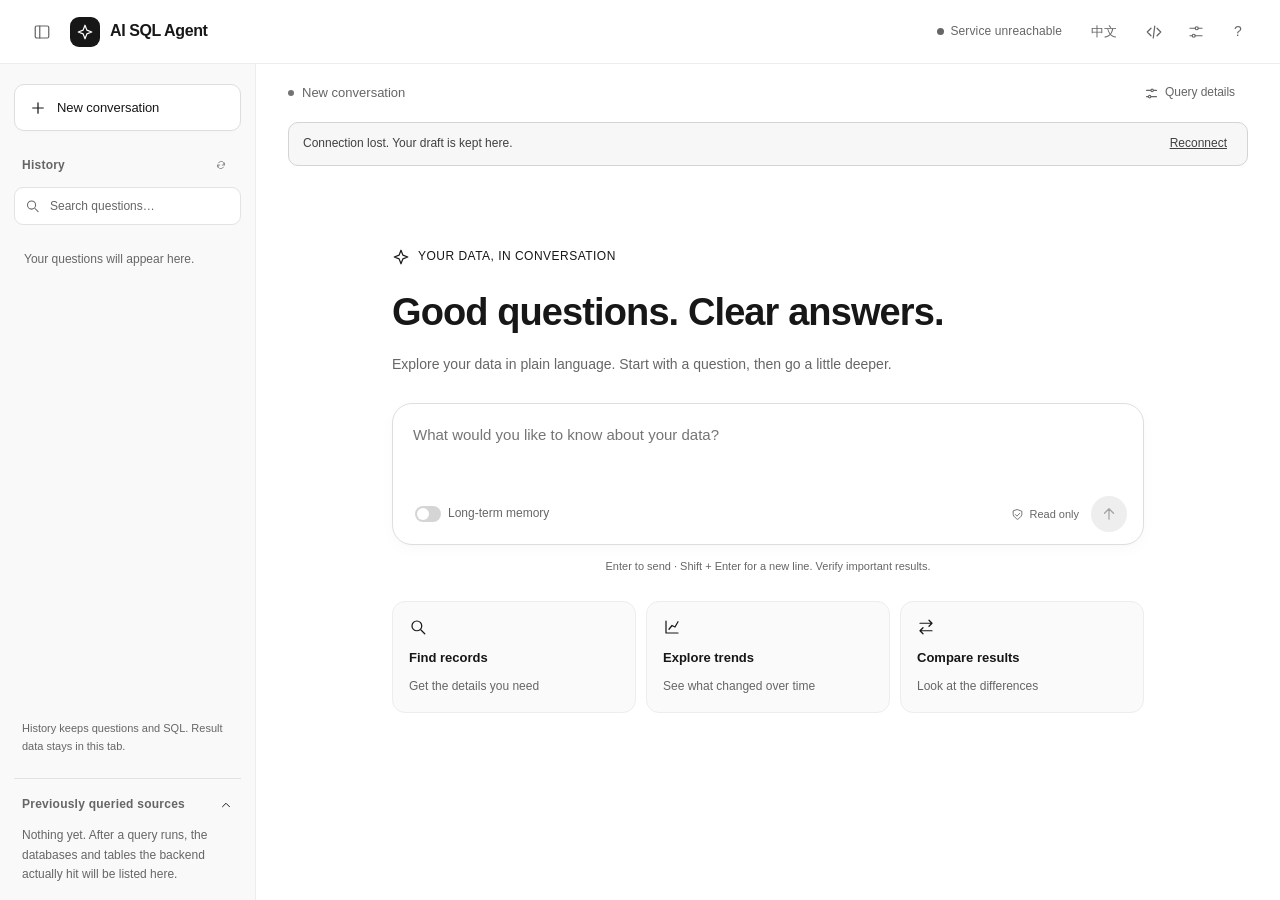
==== commit ebe9c3e5: "feat(ui): redesign SQL chat with monochrome conversation workspace" ====
--- a/src/ai_sql_agent/api/static/index.html
+++ b/src/ai_sql_agent/api/static/index.html
@@ -4,7 +4,7 @@
 <meta name="viewport" content="width=device-width, initial-scale=1">
 <title data-i18n="title">AI SQL Agent · Console</title>
 <style>
-/* ─── tokens — OpenAI design system (tokens.css, 原样绑定) ──────────── */
+/* ─── monochrome design tokens ──────────────────────────────────── */
 :root {
   /* ─── Surface ──────────────────────────────────────────────────── */
   --bg:           #ffffff;
@@ -22,15 +22,15 @@
   --border-soft: #ededed;             /* card outline on white surface */
 
   /* ─── Accent ───────────────────────────────────────────────────── */
-  --accent:        #10a37f;           /* OpenAI Teal — links, highlight, CTA */
+  --accent:        #171717;           /* black — links, highlight, CTA */
   --accent-on:     #ffffff;
-  --accent-hover:  #0a7a5e;           /* teal deep — hover/pressed */
+  --accent-hover:  #333333;           /* charcoal — hover/pressed */
   --accent-active: color-mix(in oklab, var(--accent), black 14%);
 
   /* ─── Semantic ─────────────────────────────────────────────────── */
-  --success: #10a37f;                 /* teal — success path */
-  --warn:    #f5a623;                 /* amber — advisory */
-  --danger:  #ef4146;                 /* error — validation, destructive */
+  --success: #171717;                 /* neutral — success path */
+  --warn:    #737373;                 /* gray — advisory, paired with labels and icons */
+  --danger:  #404040;                 /* charcoal — errors, paired with explicit labels */
 
   /* ─── Typography ───────────────────────────────────────────────── */
   --font-display: "Signifier", "Source Serif Pro", Georgia, ui-serif, serif;
@@ -77,7 +77,7 @@
   --elev-raised: 0 4px 16px rgba(13, 13, 13, 0.06);
 
   /* ─── Focus ────────────────────────────────────────────────────── */
-  --focus-ring: 0 0 0 3px rgba(16, 163, 127, 0.12);
+  --focus-ring: 0 0 0 3px rgba(0, 0, 0, 0.1);
 
   /* ─── Motion ───────────────────────────────────────────────────── */
   --motion-fast:   150ms;
@@ -435,125 +435,281 @@
   }
 }
 
-/* ─── responsive ───────────────────────────────────────────────────── */
-@media (max-width: 1280px) {
-  :root { --rail-left: 264px; }
-  .rail { padding: var(--space-4); }
-  .console { grid-template-columns: var(--rail-left) minmax(0, 1fr); }
-  .rail-r {
-    grid-column: 1 / -1; border-left: 0; border-top: 1px solid var(--border);
-    display: grid; grid-template-columns: 1fr 1fr; gap: var(--space-8); align-items: start;
-  }
-}
-@media (max-width: 920px) {
-  .console { grid-template-columns: minmax(0, 1fr); height: auto; }
-  .rail, .workbench { overflow: visible; height: auto; }
-  .workbench { order: 1; }
-  .rail-r { order: 2; grid-column: auto; border-left: 0; border-top: 1px solid var(--border); display: flex; }
-  .rail-l { order: 3; border-right: 0; border-bottom: 0; border-top: 1px solid var(--border); }
-  .workbench-inner { padding: var(--space-6) var(--container-gutter-phone) var(--space-12); }
-  .topbar { padding-inline: var(--container-gutter-phone); }
-  .brand .env { display: none; }
+/* Conversation workspace: readable surfaces and a single primary action. */
+:root {
+  --rail-left: 256px; --topbar-h: 64px; --bg: #fff; --surface: #f5f5f5;
+  --surface-warm: #f9f9f9; --fg: #171717; --fg-2: #333333; --muted: #666666;
+  --meta: #757575; --border: #e3e3e3; --border-soft: #ededed; --accent: #171717;
+  --accent-hover: #333333; --font-body: Inter, -apple-system, BlinkMacSystemFont, "Segoe UI", sans-serif;
+}
+body { height: 100dvh; overflow: hidden; font-size: 14px; }
+button:disabled { cursor: not-allowed; opacity: .45; }
+button, summary { -webkit-tap-highlight-color: transparent; }
+button:active:not(:disabled) { transform: scale(.98); }
+[hidden] { display: none !important; }
+.sr-only { position: absolute; width: 1px; height: 1px; padding: 0; margin: -1px; overflow: hidden; clip: rect(0,0,0,0); white-space: nowrap; border: 0; }
+.icon { width: 18px; height: 18px; flex: none; fill: none; stroke: currentColor; stroke-width: 1.65; stroke-linecap: round; stroke-linejoin: round; }
+.icon-btn { width: 36px; height: 36px; border-radius: 9px; }
+.topbar { padding: 0 24px; border-bottom: 1px solid var(--border-soft); background: #fff; backdrop-filter: none; }
+.brand { align-items: center; gap: 10px; }
+.brand .mark { font-family: var(--font-body); font-size: 16px; font-weight: 650; letter-spacing: -.4px; }
+.brand-symbol { display: grid; place-items: center; width: 30px; height: 30px; background: var(--accent); color: #fff; border-radius: 9px; }
+.brand .env { display: none; }
+.topbar-actions { gap: 6px; }
+.status-chip { border: 0; background: transparent !important; font-size: 12px; max-width: 230px; overflow: hidden; text-overflow: ellipsis; }
+.status-chip.is-live { color: var(--accent); }
+.status-chip.is-demo { color: #666666; }
+.console { height: calc(100dvh - var(--topbar-h)); grid-template-columns: var(--rail-left) minmax(0,1fr); }
+.rail-l { margin: 0; padding: 20px 14px 16px; border: 0; border-right: 1px solid var(--border-soft); border-radius: 0; background: var(--surface-warm); gap: 22px; overflow: hidden; }
+.rail-title { text-transform: none; letter-spacing: .02em; font-size: 12px; font-weight: 600; color: var(--muted); }
+.rail .caption { font-size: 12px; font-weight: 400; }
+#btnNew { justify-content: flex-start; gap: 10px; padding: 12px 14px; min-height: 44px; font-size: 13px; flex: none; border-radius: 10px; color: var(--accent); border-color: #dedede; box-shadow: 0 2px 4px #00000003; }
+#btnNew:hover { background: #eeeeee; border-color: #cccccc; }
+.history-section { display: flex; flex-direction: column; min-height: 100px; flex: 1; overflow: hidden; }
+.rail-section-head { padding: 0 8px; margin-bottom: 10px; }
+.history-search { display: flex; gap: 8px; align-items: center; background: #fff; border: 1px solid var(--border); border-radius: 9px; padding: 0 10px; margin-bottom: 14px; }
+.history-search .icon { width: 15px; color: var(--muted); }
+.history-search:focus-within { border-color: var(--accent); box-shadow: var(--focus-ring); }
+.history-search input { width: 100%; min-width: 0; height: 36px; font: inherit; font-size: 12px; border: 0; background: none; color: var(--fg); outline: 0; box-shadow: none; }
+.history-search input::placeholder { color: var(--muted); }
+#historyList { overflow-y: auto; flex: 1; min-height: 0; scrollbar-width: thin; }
+.hist { padding: 10px; border-radius: 9px; }
+.hist[aria-current="true"] { background: #eaeaea; border-color: #dddddd; }
+.hist-q { font-size: 13px; -webkit-line-clamp: 2; }
+.hist-meta { gap: 6px; margin-top: 5px; font-size: 11px; }
+.hist-time { font: inherit; color: var(--muted); }
+.hist-meta .chip { font-size: 10px; padding: 1px 6px; }
+.history-group { border-radius: 10px; }
+.history-versions { margin: 0 8px 10px 12px; }
+.history-versions > summary { font-size: 11px; color: var(--muted); cursor: pointer; padding: 4px 0; }
+.history-versions .hist { border-left: 1px solid var(--border); border-radius: 0 8px 8px 0; margin-top: 3px; }
+.history-versions .hist-q { display: none; }
+.history-empty { padding: 10px; line-height: 1.8; color: var(--muted); }
+.audit-caption { font-size: 11px !important; line-height: 1.6; margin: 12px 8px 0; color: var(--muted); }
+#auditNote { max-height: 150px; overflow: auto; }
+.source-section { flex: none; max-height: 32%; overflow-y: auto; border-top: 1px solid var(--border); padding-top: 16px; scrollbar-width: thin; }
+.source-section > summary { list-style: none; cursor: pointer; display: flex; align-items: center; justify-content: space-between; padding: 0 8px; }
+.source-section > summary::-webkit-details-marker { display: none; }
+.source-section > summary .icon { width: 14px; height: 14px; }
+.source-section[open] > summary { margin-bottom: 12px; }
+.source-section[open] > summary .icon { transform: rotate(180deg); }
+#sourceList > .caption { padding: 0 8px; }
+.src { padding: 10px 8px; }
+.src-name { font-size: 12px; }
+.src-tables { display: block; font-size: 11px; line-height: 1.7; margin-top: 5px; }
+.src.is-hit { background: #efefef; border-color: #dddddd; }
+.src.is-hit .chip { box-shadow: none; background: #e3e3e3; color: #333333; }
+#sourcesPool { padding: 0 8px; }
+.workbench { position: relative; overflow: hidden; min-width: 0; min-height: 0; background: #fff; }
+.chat-header { min-height: 58px; display: flex; align-items: center; justify-content: space-between; gap: 16px; padding: 0 32px; flex: none; }
+.chat-title { display: flex; align-items: center; gap: 8px; font-size: 13px; font-weight: 500; color: var(--muted); min-width: 0; }
+.chat-title .dot { width: 6px; height: 6px; background: #737373; }
+.chat-title-text { overflow: hidden; white-space: nowrap; text-overflow: ellipsis; }
+.chat-header .btn { font-size: 12px; gap: 6px; flex: none; }
+.chat-header .icon { width: 15px; height: 15px; }
+.chat-scroll { flex: 1; min-height: 0; overflow: auto; scrollbar-gutter: stable both-edges; scroll-behavior: smooth; }
+.workbench-inner { max-width: 832px; padding: 24px 40px 32px; min-height: 100%; gap: 0; }
+#result { display: flex; flex-direction: column; gap: 40px; }
+.workbench.is-empty { overflow-y: auto; }
+.workbench.is-empty .chat-scroll { flex: 0 0 auto; overflow: visible; margin-top: clamp(24px,9vh,110px); }
+.workbench.is-empty .workbench-inner { min-height: 0; padding: 0 40px; }
+.welcome { width: 100%; margin: 0; text-align: left; padding: 0; }
+.welcome .eyebrow { color: var(--accent); font-size: 12px; text-transform: none; letter-spacing: .04em; display: flex; align-items: center; gap: 8px; margin-bottom: 20px; }
+.welcome h1 { font-size: clamp(27px,3vw,38px); line-height: 1.35; font-weight: 570; letter-spacing: -.9px; }
+.welcome p { font-size: 14px; color: var(--muted); margin-top: 14px; line-height: 1.8; max-width: 520px; }
+.composer-dock { flex: none; width: 100%; max-width: 832px; margin: 0 auto; padding: 12px 40px 18px; position: relative; background: #fff; }
+.workbench.is-empty .composer-dock { margin-top: 26px; padding-top: 0; padding-bottom: 36px; }
+.composer { border: 1px solid #dedede; border-radius: 20px; padding: 18px 16px 12px; background: #fff; box-shadow: 0 4px 16px #00000006, 0 1px 3px #00000004; }
+.composer:focus-within { border-color: #a3a3a3; box-shadow: 0 0 0 3px #00000008, 0 4px 16px #00000006; }
+.composer textarea { display: block; min-height: 30px; max-height: 192px; padding: 0 4px; font-size: 15px; line-height: 26px; box-shadow: none; }
+.composer textarea::placeholder { color: #757575; }
+.workbench.is-empty .composer textarea { min-height: 62px; }
+.composer-foot { border: 0; padding: 0; margin-top: 12px; gap: 8px; }
+.composer-foot-left { gap: 6px; }
+.composer .toggle { font-size: 12px; min-height: 32px; padding: 0 6px; gap: 7px; }
+.composer .toggle .track { width: 26px; height: 16px; }
+.composer .toggle .track::after { width: 12px; height: 12px; }
+.composer .toggle[aria-pressed="true"] .track::after { transform: translateX(10px); }
+.composer .toggle[aria-pressed="true"] .track { background: var(--accent); }
+.session-label { display: none; }
+.composer-tools { display: flex; align-items: center; gap: 12px; }
+.composer-mode { font-size: 11px; color: var(--muted); display: flex; align-items: center; gap: 5px; }
+.composer-mode .icon { width: 13px; height: 13px; }
+.send-btn { width: 36px; height: 36px; display: grid; place-items: center; padding: 0; border: 0; border-radius: 50%; background: var(--accent); color: #fff; flex: none; }
+.send-btn:hover:not(:disabled) { background: var(--accent-hover); }
+.send-btn:disabled { background: #eeeeee; color: #a3a3a3; opacity: 1; }
+.composer-hint { text-align: center; font-size: 11px; color: var(--muted); padding-top: 12px; }
+.suggestions { display: grid; grid-template-columns: repeat(3,minmax(0,1fr)); gap: 10px; margin-top: 26px; }
+.suggestion { display: flex; flex-direction: column; align-items: flex-start; gap: 8px; text-align: left; padding: 16px; border: 1px solid var(--border-soft); background: #fafafa; border-radius: 13px; font-size: 13px; color: var(--fg); }
+.suggestion:hover { background: #f0f0f0; border-color: #d0d0d0; }
+.suggestion .icon { color: var(--accent); margin-bottom: 3px; }
+.suggestion span { font-size: 12px; color: var(--muted); line-height: 1.6; }
+.workbench:not(.is-empty) .suggestions, .workbench:not(.is-empty) #askChips { display: none; }
+#askChips { margin-top: 20px; gap: 6px; align-items: center; }
+#askChips:empty { display: none; }
+#askChips .caption { font-size: 11px; padding-right: 4px; }
+.ask-chip { font-size: 12px; min-height: 30px; padding: 4px 10px; max-width: 240px; overflow: hidden; white-space: nowrap; text-overflow: ellipsis; display: block; }
+.turn { min-width: 0; }
+.user-message { display: flex; flex-direction: column; align-items: flex-end; gap: 5px; margin: 0 0 24px 48px; }
+.user-bubble { background: #f1f1f1; color: var(--fg); padding: 12px 16px; border-radius: 18px 18px 4px 18px; font-size: 15px; line-height: 1.75; white-space: pre-wrap; overflow-wrap: anywhere; max-width: 100%; }
+.message-actions { display: flex; gap: 3px; align-items: center; }
+.message-actions .icon-btn { width: 34px; height: 34px; border-radius: 8px; color: var(--muted); }
+.message-actions .icon { width: 16px; height: 16px; }
+.user-message .message-actions { opacity: 0; transition: opacity .15s; }
+.user-message:hover .message-actions, .user-message:focus-within .message-actions { opacity: 1; }
+.assistant-label { display: flex; align-items: center; gap: 8px; font-size: 12px; font-weight: 600; color: var(--accent); margin-bottom: 14px; }
+.assistant-label .icon { width: 18px; height: 18px; }
+.answer-card { border: 0; padding: 0; background: none; }
+.answer-text { font-size: 15px; font-weight: 400; line-height: 1.9; white-space: pre-wrap; overflow-wrap: anywhere; color: var(--fg); }
+.answer-meta { display: flex; gap: 6px; flex-wrap: wrap; margin-top: 12px; }
+.answer-meta .chip { font-size: 11px; padding: 3px 8px; }
+.answer-reason { font-size: 12px; margin-top: 12px; color: var(--muted); line-height: 1.8; }
+.response > .stack-6 > * + * { margin-top: 18px; }
+.response .card { padding: 16px; border-radius: 12px; }
+.response .answer-card { padding: 0; }
+.response .sql { font-size: 12px; border-radius: 9px; }
+.response .h3 { font-size: 15px; }
+.response .caption { font-size: 12px; }
+.response .btn-sm { font-size: 12px; min-height: 34px; padding: 6px 10px; }
+.query-details { border: 1px solid var(--border); border-radius: 14px; padding: 0 16px; overflow: hidden; }
+.query-details > summary { cursor: pointer; color: var(--fg-2); font-weight: 500; font-size: 13px; padding: 14px 0; }
+.query-details > .card { border: 0; border-top: 1px solid var(--border-soft); border-radius: 0; margin: 0; padding: 16px 0; }
+.query-details .tabs { margin-top: 12px; gap: 8px; }
+.query-details .tab { padding: 6px 4px 10px; font-size: 12px; }
+.table-hint { font-size: 11px; color: var(--muted); margin-top: 8px; }
+.table-wrap { max-height: 360px; margin-top: 12px; scrollbar-width: thin; }
+.ds-table thead th { position: sticky; top: 0; z-index: 1; font-size: 11px; }
+.ds-table td { font-size: 13px; }
+.feedback-card { border: 0; background: none; padding: 4px 0 !important; }
+.feedback-top { display: flex; align-items: center; gap: 12px; flex-wrap: wrap; }
+.feedback-top .fb { gap: 4px; }
+.feedback-card .btn { border-color: transparent; background: var(--surface-warm); }
+.feedback-note { margin-top: 10px; font-size: 12px; color: var(--muted); }
+.feedback-note summary { cursor: pointer; }
+.fb-comment { margin-top: 10px; }
+.card-flag { font-size: 13px; }
+#jumpLatest { position: absolute; bottom: 100%; left: 50%; transform: translateX(-50%); border-radius: 30px; background: #fff; border: 1px solid var(--border); box-shadow: 0 2px 10px #00000009; font-size: 12px; min-height: 34px; padding: 5px 12px; white-space: nowrap; }
+#jumpLatest .icon { width: 14px; height: 14px; }
+.thinking { display: flex; align-items: center; gap: 10px; color: var(--muted); font-size: 14px; padding: 8px 0; }
+.thinking .thinking-dot { width: 7px; height: 7px; background: var(--accent); border-radius: 50%; animation: pulse 1.2s infinite; }
+.rail-r { position: fixed; right: 16px; top: 76px; bottom: 16px; width: 340px; z-index: 22; border: 1px solid var(--border); border-radius: 16px; box-shadow: 0 12px 48px #00000020; background: #fff; padding: 24px; gap: 24px; }
+.rail-r .pipe-detail { font-size: 12px; }
+.rail-r .pipe-label { font-size: 13px; }
+.rail-r .kv { font-size: 12px; }
+.trace-heading { display: flex; align-items: center; justify-content: space-between; }
+.edit-note { font-size: 12px; color: var(--accent); display: flex; align-items: center; justify-content: space-between; margin: 0 4px 8px; }
+#toast { position: fixed; bottom: 24px; left: 50%; transform: translateX(-50%); padding: 10px 18px; background: #262626; color: #fff; font-size: 13px; border-radius: 12px; box-shadow: 0 4px 20px #0002; z-index: 100; }
+#drawerBackdrop { position: fixed; inset: var(--topbar-h) 0 0; z-index: 24; background: #00000030; border: 0; border-radius: 0; }
+.history-status { color: #666666; }
+.conn-banner { margin: 0 32px; padding: 10px 14px; border: 1px solid #d4d4d4; background: #f7f7f7; border-radius: 10px; font-size: 12px; color: #404040; display: flex; align-items: center; justify-content: space-between; gap: 12px; }
+.conn-banner button { border: 0; background: none; color: inherit; font-size: 12px; text-decoration: underline; flex: none; }
+@media (max-width: 1100px) { :root { --rail-left: 232px; } .topbar { padding: 0 18px; } }
+@media (max-width: 900px) {
+  .console { grid-template-columns: minmax(0,1fr); }
+  .rail-l { position: fixed; top: var(--topbar-h); bottom: 0; left: 0; width: min(290px,calc(100vw - 44px)); z-index: 25; border-right: 1px solid var(--border); box-shadow: 8px 0 40px #00000010; }
+  .rail-l:not(.is-open) { display: none; }
+  .workbench.is-empty .chat-scroll { margin-top: clamp(30px,7vh,80px); }
+}
+@media (max-width: 520px) {
+  :root { --topbar-h: 56px; }
+  .topbar { padding: 0 10px; gap: 4px; }
+  .brand { gap: 6px; }
+  .brand .mark { font-size: 14px; }
+  .brand-symbol { display: none; }
+  .topbar-actions { gap: 0; }
+  #connText { display: none; }
+  .status-chip { padding: 5px; }
+  #btnExplain, #btnHelp { display: none; }
+  .chat-header { padding: 0 20px; min-height: 48px; }
+  .chat-header .btn { padding: 6px; }
+  .workbench-inner { padding: 18px 20px 28px; }
+  .workbench.is-empty .workbench-inner { padding: 0 24px; }
+  .workbench.is-empty .chat-scroll { margin-top: 32px; }
+  .welcome .eyebrow { margin-bottom: 14px; }
+  .welcome h1 { font-size: 28px; max-width: 320px; }
+  .welcome p { font-size: 13px; margin-top: 12px; }
+  .composer-dock { padding: 10px 16px max(12px,env(safe-area-inset-bottom)); }
+  .workbench.is-empty .composer-dock { margin-top: 22px; }
+  .composer { border-radius: 17px; padding: 15px 12px 10px; }
+  .composer textarea { font-size: 16px; }
+  .composer-hint { font-size: 10px; }
+  .composer-mode { font-size: 10px; }
+  .suggestions { gap: 8px; margin-top: 22px; grid-template-columns: 1fr; }
+  .suggestion { display: grid; grid-template-columns: 20px 80px 1fr; gap: 10px; align-items: center; padding: 13px; font-size: 12px; }
+  .suggestion .icon { margin: 0; width: 17px; }
+  .suggestion span { font-size: 11px; }
+  .user-message { margin-left: 24px; }
+  .user-message .message-actions { opacity: 1; }
+  .user-bubble, .answer-text { font-size: 14px; }
+  .message-actions .icon-btn { width: 38px; height: 38px; }
+  .query-details { padding: 0 12px; }
+  .rail-r { width: min(340px,calc(100vw - 24px)); right: 12px; }
   .grid-2 { grid-template-columns: 1fr; }
-}
+  .sheet { max-height: calc(100dvh - 32px); overflow: auto; padding: 22px; }
+  .conn-banner { margin: 0 16px; }
+}
+@media (hover: none) { .user-message .message-actions { opacity: 1; } }
+@media (prefers-reduced-motion: reduce) { .chat-scroll { scroll-behavior: auto; } }
 </style>
 </head>
 <body>
+<svg xmlns="http://www.w3.org/2000/svg" class="sr-only" aria-hidden="true"><symbol id="i-search" viewBox="0 0 24 24"><circle cx="10.5" cy="10.5" r="6.5"/><path d="m16 16 5 5"/></symbol><symbol id="i-chart" viewBox="0 0 24 24"><path d="M4 4v16h16M8 15l4-5 4 2 4-7"/></symbol><symbol id="i-compare" viewBox="0 0 24 24"><path d="M4 7h16m-4-4 4 4-4 4M20 17H4m4-4-4 4 4 4"/></symbol><symbol id="i-spark" viewBox="0 0 24 24"><path d="m12 3 2.5 6.5L21 12l-6.5 2.5L12 21l-2.5-6.5L3 12l6.5-2.5Z"/></symbol><symbol id="i-plus" viewBox="0 0 24 24"><path d="M12 5v14M5 12h14"/></symbol><symbol id="i-arrow" viewBox="0 0 24 24"><path d="M12 19V5m-6 6 6-6 6 6"/></symbol><symbol id="i-down" viewBox="0 0 24 24"><path d="m6 9 6 6 6-6"/></symbol><symbol id="i-copy" viewBox="0 0 24 24"><rect x="8" y="8" width="12" height="12" rx="2"/><path d="M16 8V4H4v12h4"/></symbol><symbol id="i-edit" viewBox="0 0 24 24"><path d="m14 5 5 5M4 20l5-1L20 8a2 2 0 0 0-5-5L4 14Z"/></symbol><symbol id="i-refresh" viewBox="0 0 24 24"><path d="M20 7v5h-5M4 17v-5h5"/><path d="M6 7a7 7 0 0 1 12-1l2 6M4 12l2 6a7 7 0 0 0 12-1"/></symbol><symbol id="i-panel" viewBox="0 0 24 24"><rect x="3" y="4" width="18" height="16" rx="2"/><path d="M9 4v16"/></symbol><symbol id="i-close" viewBox="0 0 24 24"><path d="m6 6 12 12M6 18 18 6"/></symbol><symbol id="i-sliders" viewBox="0 0 24 24"><path d="M4 7h7m4 0h5M4 17h3m4 0h9"/><circle cx="13" cy="7" r="2"/><circle cx="9" cy="17" r="2"/></symbol><symbol id="i-shield" viewBox="0 0 24 24"><path d="m12 3 8 3v6c0 4-8 9-8 9s-8-5-8-9V6Z"/><path d="m8 12 3 3 5-5"/></symbol><symbol id="i-database" viewBox="0 0 24 24"><ellipse cx="12" cy="5" rx="8" ry="3"/><path d="M4 5v14c0 4 16 4 16 0V5M4 12c0 4 16 4 16 0"/></symbol><symbol id="i-code" viewBox="0 0 24 24"><path d="m8 7-5 5 5 5m8-10 5 5-5 5m-3-13-2 16"/></symbol><symbol id="i-stop" viewBox="0 0 24 24"><rect x="7" y="7" width="10" height="10" rx="1" fill="currentColor" stroke="none"/></symbol></svg>
 
 <a class="skip-link" href="#q" id="skipToAsk" data-od-id="skip-to-composer" data-i18n="skip">Skip to question box</a>
 
 <header class="topbar" data-od-id="topbar">
   <div class="brand">
-    <span class="mark">AI SQL Agent</span>
-    <span class="env" id="envLabel" data-i18n="env.readonly">read-only</span>
+    <button class="icon-btn" id="btnSidebar" aria-controls="sidebar" aria-expanded="true" data-i18n-aria="chat.sidebar"><svg class="icon" aria-hidden="true"><use href="#i-panel"/></svg></button>
+    <span class="brand-symbol"><svg class="icon" aria-hidden="true"><use href="#i-spark"/></svg></span><span class="mark">AI SQL Agent</span>
+    <span class="env" id="envLabel"></span>
   </div>
   <div class="topbar-actions">
-    <button class="btn btn-ghost btn-sm" id="btnLang" type="button" data-od-id="lang-toggle">中文</button>
-    <button class="toggle" id="btnExplain" aria-pressed="false" type="button" data-od-id="explain-toggle">
-      <span class="track" aria-hidden="true"></span><span data-i18n="explain">Explain mode</span>
-    </button>
-    <span class="chip status-chip is-demo" id="connChip" data-od-id="connection-status">
-      <span class="dot"></span><span id="connText" data-i18n="conn.checking">Checking connection…</span>
-    </span>
-    <button class="btn btn-secondary btn-sm" id="btnSettings" data-od-id="open-settings" data-i18n="settings">Connection settings</button>
-    <button class="icon-btn" id="btnHelp" data-od-id="open-help" data-i18n-aria="shortcuts" aria-label="Keyboard shortcuts">
-      <svg viewBox="0 0 24 24" fill="none" stroke="currentColor" stroke-width="1.6" stroke-linecap="round"><circle cx="12" cy="12" r="9"></circle><path d="M9.6 9.2a2.5 2.5 0 1 1 3.3 2.4c-.6.2-.9.7-.9 1.3v.5"></path><path d="M12 17h.01"></path></svg>
-    </button>
+    <span class="chip status-chip is-demo" id="connChip"><span class="dot"></span><span id="connText" data-i18n="conn.checking"></span></span>
+    <button class="btn btn-ghost btn-sm" id="btnLang">中文</button>
+    <button class="icon-btn" id="btnExplain" aria-pressed="false" data-i18n-aria="explain"><svg class="icon" aria-hidden="true"><use href="#i-code"/></svg></button>
+    <button class="icon-btn" id="btnSettings" data-od-id="open-settings" data-i18n-aria="settings"><svg class="icon" aria-hidden="true"><use href="#i-sliders"/></svg></button>
+    <button class="icon-btn" id="btnHelp" data-i18n-aria="shortcuts"><span aria-hidden="true">?</span></button>
   </div>
 </header>
-
-<div class="console">
-
-  <!-- ─── left rail ─────────────────────────────────────────────── -->
-  <aside class="rail rail-l" data-od-id="rail-sources">
-    <button class="btn btn-secondary" id="btnNew" data-od-id="new-query" style="width:100%" data-i18n="newQuery">New query</button>
-    <section>
-      <div class="row-between" style="margin-bottom:var(--space-3)">
-        <h2 class="rail-title" data-i18n="sources">Data sources</h2>
-        <span class="caption num" id="hitCount">—</span>
-      </div>
-      <div class="rail-list" id="sourceList"></div>
-      <div id="sourcesPool"></div>
-      <div id="sourcesNote"></div>
+<button id="drawerBackdrop" hidden data-i18n-aria="ui.closeSidebar"></button>
+<div class="console" id="console">
+  <aside class="rail rail-l" id="sidebar" data-od-id="rail-sources">
+    <button class="btn btn-secondary" id="btnNew" data-od-id="new-query"><svg class="icon" aria-hidden="true"><use href="#i-plus"/></svg><span data-i18n="newQuery"></span></button>
+    <section class="history-section" data-od-id="rail-history">
+      <div class="row-between rail-section-head"><h2 class="rail-title" data-i18n="history"></h2><button class="icon-btn" style="width:24px;height:24px" id="btnRefreshHistory" data-i18n-aria="refresh"><svg class="icon" aria-hidden="true"><use href="#i-refresh"/></svg></button></div>
+      <label class="history-search"><svg class="icon" aria-hidden="true"><use href="#i-search"/></svg><input type="search" id="historySearch" data-i18n-ph="ui.search" data-i18n-aria="ui.search" autocomplete="off"></label><div class="rail-list" id="historyList"></div>
+      <p class="caption audit-caption" data-i18n="audit.note"></p><div id="auditNote"></div>
     </section>
-
-    <section data-od-id="rail-history">
-      <div class="row-between" style="margin-bottom:var(--space-3)">
-        <h2 class="rail-title" data-i18n="history">History</h2>
-        <button class="btn btn-ghost btn-sm" id="btnRefreshHistory" data-i18n="refresh">Refresh</button>
-      </div>
-      <div class="rail-list" id="historyList"></div>
-      <p class="caption" style="margin-top:var(--space-3); line-height:1.5">
-        <span data-i18n="audit.note">The audit log keeps questions, SQL and metadata — never result sets.</span>
-      </p>
-      <div id="auditNote"></div>
-    </section>
+    <details class="source-section" open>
+      <summary><h2 class="rail-title" data-i18n="ui.sources"></h2><svg class="icon" aria-hidden="true"><use href="#i-down"/></svg></summary>
+      <span class="sr-only" id="hitCount"></span><div class="rail-list" id="sourceList"></div><div id="sourcesPool"></div><div id="sourcesNote"></div>
+    </details>
   </aside>
-
-  <!-- ─── center ────────────────────────────────────────────────── -->
-  <main class="workbench" id="workbench" data-od-id="workbench">
-    <div class="workbench-inner">
-
-      <section data-od-id="composer">
-        <div class="composer">
-          <label for="q" class="eyebrow" style="display:block;margin-bottom:var(--space-3)" data-i18n="ask">Ask</label>
-          <textarea id="q" rows="3" data-i18n-ph="ask.ph" placeholder="Describe the data you want."></textarea>
-          <div class="composer-foot">
-            <div class="composer-foot-left">
-              <button class="toggle" id="btnLongTerm" aria-pressed="false" type="button">
-                <span class="track" aria-hidden="true"></span><span data-i18n="longTerm">Long-term memory</span>
-              </button>
-              <span class="chip mono" id="sessionChip">s1</span>
-            </div>
-            <div class="composer-foot-left">
-              <span class="kbd">⌘ ↵</span>
-              <button class="btn btn-primary" id="btnRun" data-od-id="run-query" data-i18n="run">Run query</button>
-            </div>
-          </div>
+  <main class="workbench is-empty" id="workbench" data-od-id="workbench">
+    <div class="chat-header"><span class="chat-title"><span class="dot"></span><span class="chat-title-text" id="chatTitle" data-i18n="chat.workspace"></span></span><button class="btn btn-ghost btn-sm" id="btnTrace" aria-expanded="false" aria-controls="tracePanel"><svg class="icon" aria-hidden="true"><use href="#i-sliders"/></svg><span data-i18n="chat.details"></span></button></div>
+    <div class="conn-banner" id="connectionBanner" hidden><span data-i18n="ui.offline"></span><button type="button" id="reconnect" data-i18n="ui.reconnect"></button></div>
+    <div class="chat-scroll" id="chatScroll"><div class="workbench-inner"><section id="result" data-od-id="result" aria-label="Conversation" aria-live="polite" aria-relevant="additions text" aria-busy="false"></section></div></div>
+    <div class="composer-dock" data-od-id="composer">
+      <button class="btn" id="jumpLatest" hidden><svg class="icon" aria-hidden="true"><use href="#i-down"/></svg><span data-i18n="chat.latest"></span></button>
+      <div class="edit-note" id="editNote" hidden><span data-i18n="chat.editing"></span><button class="btn btn-ghost btn-sm" id="cancelEdit" data-i18n="cancel"></button></div>
+      <form class="composer" id="composerForm">
+        <label for="q" class="sr-only" data-i18n="ask"></label>
+        <textarea id="q" rows="1" data-i18n-ph="ask.ph"></textarea>
+        <div class="composer-foot">
+          <div class="composer-foot-left"><button class="toggle" id="btnLongTerm" aria-pressed="false" type="button"><span class="track" aria-hidden="true"></span><span data-i18n="longTerm"></span></button><span class="session-label" id="sessionChip"></span></div>
+          <div class="composer-tools"><span class="composer-mode"><svg class="icon" aria-hidden="true"><use href="#i-shield"/></svg><span data-i18n="chat.readonly"></span></span><button class="send-btn" id="btnRun" type="submit" data-od-id="run-query" data-i18n-aria="run" disabled><svg class="icon" aria-hidden="true"><use href="#i-arrow"/></svg></button></div>
         </div>
-        <div class="ask-chips" style="margin-top:var(--space-3)" id="askChips"></div>
-        <div id="composerNote"></div>
-      </section>
-
-      <section id="result" data-od-id="result" aria-live="polite" aria-busy="false"></section>
-
-      
-
+      </form>
+      <p class="composer-hint" data-i18n="chat.hint"></p><div class="suggestions" id="suggestions"></div><div class="ask-chips" id="askChips"></div><div id="composerNote"></div>
     </div>
   </main>
-
-  <!-- ─── right rail ────────────────────────────────────────────── -->
-  <aside class="rail rail-r" data-od-id="rail-trace">
-    <section>
-      <h2 class="rail-title" style="margin-bottom:var(--space-4)" data-i18n="pipe.title">Pipeline</h2>
-      <div class="pipe" id="pipeline"></div>
-    </section>
-    <section data-od-id="rail-meta">
-      <h2 class="rail-title" style="margin-bottom:var(--space-4)" data-i18n="meta.title">Metadata</h2>
-      <dl class="kv" id="metaList"></dl>
-    </section>
+  <aside class="rail rail-r" id="tracePanel" data-od-id="rail-trace" hidden>
+    <div class="trace-heading"><h2 class="rail-title" data-i18n="chat.details"></h2><button class="icon-btn" id="closeTrace" data-i18n-aria="chat.close"><svg class="icon" aria-hidden="true"><use href="#i-close"/></svg></button></div>
+    <section><h3 class="rail-title" style="margin-bottom:16px" data-i18n="pipe.title"></h3><div class="pipe" id="pipeline"></div></section>
+    <section data-od-id="rail-meta"><h3 class="rail-title" style="margin-bottom:16px" data-i18n="meta.title"></h3><dl class="kv" id="metaList"></dl></section>
   </aside>
 </div>
+<div id="toast" role="status" hidden></div>
 
 <!-- ─── settings dialog ─────────────────────────────────────────── -->
 <dialog id="dlgSettings" data-od-id="settings-dialog">
@@ -573,11 +729,11 @@
       </div>
       <div class="grid-2">
         <div class="field">
-          <label for="setUser">user_id</label>
+          <label for="setUser" data-i18n="ui.user">User ID</label>
           <input class="input" id="setUser" placeholder="li" autocomplete="off">
         </div>
         <div class="field">
-          <label for="setSession">session_id</label>
+          <label for="setSession" data-i18n="ui.session">Session ID</label>
           <input class="input" id="setSession" placeholder="s1" autocomplete="off">
         </div>
       </div>
@@ -593,7 +749,7 @@
   <div class="sheet stack-6">
     <h2 class="h3" data-i18n="shortcuts">Keyboard shortcuts</h2>
     <dl class="kv">
-      <dt data-i18n="sc.submit">Run query</dt><dd>⌘ / Ctrl + Enter</dd>
+      <dt data-i18n="sc.submit">Run query</dt><dd>Enter · Shift + Enter ↵</dd>
       <dt data-i18n="sc.focus">Focus question box</dt><dd>/</dd>
       <dt data-i18n="sc.settings">Open connection settings</dt><dd>⌘ / Ctrl + K</dd>
       <dt data-i18n="sc.close">Close dialog</dt><dd>Esc</dd>
@@ -606,10 +762,70 @@
 
 <script>
 /* ─── i18n ──────────────────────────────────────────────────────────
-   界面文案字典。默认英文；中文为对照。业务数据（库名、表名、SQL、
+   界面文案字典。首次打开跟随浏览器语言；保留用户选择。业务数据（库名、表名、SQL、
    后端返回的 answer/reason/detail）不翻译——那是数据，不是界面。 */
 const I18N = {
   en: {
+    'ui.tableHint': 'Scroll horizontally to see all columns', 'ui.user': 'User ID', 'ui.session': 'Conversation ID', 'ui.errorDetails': 'Technical details',
+    "ui.search": "Search questions…",
+    "ui.noMatches": "No matching questions. Try a different keyword.",
+    "ui.versions": "{n} earlier runs",
+    "ui.sources": "Previously queried sources",
+    "ui.closeSidebar": "Close sidebar",
+    "ui.kicker": "YOUR DATA, IN CONVERSATION",
+    "ui.welcome": "Good questions. Clear answers.",
+    "ui.intro": "Explore your data in plain language. Start with a question, then go a little deeper.",
+    "ui.lookup": "Find records",
+    "ui.lookupHint": "Get the details you need",
+    "ui.lookupPrompt": "I want to find specific business records. Help me identify the relevant tables and filters.",
+    "ui.trends": "Explore trends",
+    "ui.trendsHint": "See what changed over time",
+    "ui.trendsPrompt": "Help me analyze trends in my business data. First identify the available metrics and date fields.",
+    "ui.compare": "Compare results",
+    "ui.compareHint": "Look at the differences",
+    "ui.comparePrompt": "I want to compare business performance across groups. Help me identify the available dimensions and metrics.",
+    "ui.comment": "Add a comment (optional)",
+    "ui.results": "Query results",
+    "ui.offline": "Connection lost. Your draft is kept here.",
+    "ui.reconnect": "Reconnect",
+    "ui.historyError": "Could not load history. Check the connection or API key and refresh.",
+    "ui.elapsed": "Waiting {n}s",
+    "ui.historyInfo": "Viewing a saved query. Run it again to get current data.",
+    "ui.retryHint": "Ask again",
+    "ui.workspace": "New conversation",
+
+    "chat.workspace": "Your data workspace",
+    "chat.details": "Query details",
+    "chat.latest": "Jump to latest",
+    "chat.sidebar": "Toggle sidebar",
+    "chat.readonly": "Read only",
+    "chat.hint": "Enter to send · Shift + Enter for a new line. Verify important results.",
+    "chat.close": "Close details",
+    "chat.editing": "Editing a message · send to ask again",
+    "chat.kicker": "A LITTLE CURIOSITY. A LOT OF CLARITY.",
+    "chat.welcome": "What would you like to explore?",
+    "chat.intro": "Ask a question in your own words. Turn your business data into answers you can work with.",
+    "chat.cap.data": "Connected data",
+    "chat.cap.sql": "Transparent SQL",
+    "chat.cap.safe": "Read-only queries",
+    "chat.emptyHistory": "Your questions will appear here.",
+    "chat.thinking": "Looking into your question…",
+    "chat.pending": "Waiting for the query result. Execution details appear when it completes.",
+    "chat.stop": "Stop waiting",
+    "chat.stopped": "Stopped waiting. The query may still finish on the server.",
+    "chat.copy": "Copy answer",
+    "chat.copyQuestion": "Copy question",
+    "chat.edit": "Edit and resend",
+    "chat.retry": "Ask again",
+    "chat.sql": "SQL & result tables",
+    "chat.copyFailed": "Copy failed. Please select and copy the text.",
+    "chat.you": "You",
+    "chat.error": "Could not complete this query",
+    "chat.session": "Session",
+    "chat.feedback": "Was this helpful?",
+    "chat.historyOnly": "Historical SQL · results are not saved",
+    "chat.more": "View query details",
+
     'title': 'AI SQL Agent · Console',
     'skip': 'Skip to question box',
     'env.readonly': 'read-only',
@@ -622,7 +838,7 @@
     'conn.down': 'Service unreachable',
     'settings': 'Connection settings',
     'shortcuts': 'Keyboard shortcuts',
-    'newQuery': 'New query',
+    'newQuery': 'New conversation',
     'sources': 'Data sources',
     'sources.empty': 'Nothing yet. After a query runs, the databases and tables the backend actually hit will be listed here.',
     'sources.tables': '{n} tables',
@@ -634,9 +850,9 @@
     'sources.prefill': 'In {db}, ',
     'history': 'History',
     'refresh': 'Refresh',
-    'audit.note': 'The audit log keeps questions, SQL and metadata — never result sets.',
+    'audit.note': 'History keeps questions and SQL. Result data stays in this tab.',
     'ask': 'Ask',
-    'ask.ph': 'Describe the data you want. For example: suppliers with an on-time rate below 0.9, plus their latest inbound batch and unit price',
+    'ask.ph': 'What would you like to know about your data?',
     'longTerm': 'Long-term memory',
     'run': 'Run query',
     'run.busy': 'Running',
@@ -775,6 +991,66 @@
     'xp.validate.src': 'result_validation/',
   },
   zh: {
+    'ui.tableHint': '左右滑动可查看全部列', 'ui.user': '用户标识', 'ui.session': '会话标识', 'ui.errorDetails': '查看错误详情',
+    "ui.search": "搜索历史问题…",
+    "ui.noMatches": "没有找到相关问题，试试其他关键词。",
+    "ui.versions": "还有 {n} 次查询记录",
+    "ui.sources": "已查询的数据源",
+    "ui.closeSidebar": "关闭侧栏",
+    "ui.kicker": "让业务数据，成为对话的一部分",
+    "ui.welcome": "想了解什么，直接问。",
+    "ui.intro": "查明细、看趋势、做对比。从一个问题开始，逐步找到你需要的答案。",
+    "ui.lookup": "查找明细",
+    "ui.lookupHint": "找到你关心的业务记录",
+    "ui.lookupPrompt": "我想查找具体的业务记录，请先帮我确认可用的数据表和筛选条件。",
+    "ui.trends": "分析趋势",
+    "ui.trendsHint": "了解数据如何随时间变化",
+    "ui.trendsPrompt": "我想分析业务数据的变化趋势，请先帮我确认可用的指标和时间字段。",
+    "ui.compare": "对比数据",
+    "ui.compareHint": "看清不同维度之间的差异",
+    "ui.comparePrompt": "我想对比不同分组的业务表现，请先帮我确认可用的分组维度和指标。",
+    "ui.comment": "补充说明（选填）",
+    "ui.results": "查询结果",
+    "ui.offline": "服务连接已断开，你输入的内容会保留在这里。",
+    "ui.reconnect": "重新连接",
+    "ui.historyError": "历史记录加载失败，请检查连接或 API Key 后刷新。",
+    "ui.elapsed": "已等待 {n} 秒",
+    "ui.historyInfo": "正在查看历史查询，重新运行可获取最新数据。",
+    "ui.retryHint": "重新查询",
+    "ui.workspace": "新对话",
+
+    "chat.workspace": "数据工作台",
+    "chat.details": "查询详情",
+    "chat.latest": "回到最新消息",
+    "chat.sidebar": "展开或收起侧栏",
+    "chat.readonly": "只读查询",
+    "chat.hint": "Enter 发送 · Shift + Enter 换行 · 重要结果请核对",
+    "chat.close": "关闭详情",
+    "chat.editing": "正在编辑消息 · 发送后重新查询",
+    "chat.kicker": "从一个问题，到一个清晰的答案",
+    "chat.welcome": "今天，想从数据中发现什么？",
+    "chat.intro": "用日常语言提问，让业务数据给你答案。\n从查询到分析，在这里自然地聊下去。",
+    "chat.cap.data": "连接业务数据",
+    "chat.cap.sql": "SQL 清晰可查",
+    "chat.cap.safe": "数据只读保护",
+    "chat.emptyHistory": "问过的问题会出现在这里。",
+    "chat.thinking": "正在分析你的问题…",
+    "chat.pending": "正在等待查询结果，完成后可查看执行详情。",
+    "chat.stop": "停止等待",
+    "chat.stopped": "已停止等待。查询仍可能在服务端完成。",
+    "chat.copy": "复制回答",
+    "chat.copyQuestion": "复制问题",
+    "chat.edit": "编辑并重发",
+    "chat.retry": "重新查询",
+    "chat.sql": "SQL 与结果表",
+    "chat.copyFailed": "复制失败，请选中文字手动复制。",
+    "chat.you": "你",
+    "chat.error": "这次查询未能完成",
+    "chat.session": "会话",
+    "chat.feedback": "这条回答有帮助吗？",
+    "chat.historyOnly": "历史 SQL · 结果集未保存",
+    "chat.more": "查看查询详情",
+
     'title': 'AI SQL Agent · 查询控制台',
     'skip': '跳到提问框',
     'env.readonly': '只读',
@@ -787,7 +1063,7 @@
     'conn.down': '服务不可达',
     'settings': '连接设置',
     'shortcuts': '键盘快捷键',
-    'newQuery': '新建查询',
+    'newQuery': '新建对话',
     'sources': '数据源',
     'sources.empty': '还没有记录。跑一次查询后，这里会列出后端实际命中的库与表。',
     'sources.tables': '{n} 表',
@@ -799,9 +1075,9 @@
     'sources.prefill': '{db} 里',
     'history': '会话历史',
     'refresh': '刷新',
-    'audit.note': '审计只保存问题、SQL 与元数据，不保存结果集。',
+    'audit.note': '历史保存问题与 SQL，结果数据仅在本次会话展示。',
     'ask': '提问',
-    'ask.ph': '用中文描述你要的数据，例如：准时率低于 0.9 的供应商，最近入库批次和单价是多少',
+    'ask.ph': '描述你想了解的数据…',
     'longTerm': '长期记忆',
     'run': '运行查询',
     'run.busy': '查询中',
@@ -982,7 +1258,7 @@
 };
 
 const routeLabel = (r) => (r ? t('route.' + r) : '') || r || '';
-const anomalyLabel = (a) => t('anomaly.' + a) || a;
+const anomalyLabel = (a) => esc(t('anomaly.' + a) || a);
 
 const ICON = {
   check: '<svg viewBox="0 0 24 24" fill="none" stroke="currentColor" stroke-width="2.4" stroke-linecap="round" stroke-linejoin="round"><path d="M4 12.5 9 17.5 20 6.5"/></svg>',
@@ -995,7 +1271,7 @@
 const LS = 'ai-sql-console/v1';
 const state = {
   base: '', apiKey: '', userId: 'li', sessionId: 's1',
-  longTerm: false, live: false, explain: false, lang: 'en',
+  longTerm: false, live: false, explain: false, lang: navigator.language.startsWith('zh') ? 'zh' : 'en',
   history: [], current: null, activeTrace: null,
   feedback: {},   // trace_id -> 已提交的判定，用于回显
 };
@@ -1030,6 +1306,70 @@
   else sessionStorage.removeItem(LS + '/key');
 };
 
+const turns = [];
+let activeTurn = null;
+let requestController = null;
+let editingDraft = null;
+let historyError = false;
+const icon = (name) => `<svg class="icon" aria-hidden="true"><use href="#i-${name}"/></svg>`;
+const actionButton = (label, name, cls) => `<button class="icon-btn ${cls}" type="button" aria-label="${t(label)}" title="${t(label)}">${icon(name)}</button>`;
+let toastTimer;
+function toast(message) {
+  $('toast').textContent = message; $('toast').hidden = false;
+  clearTimeout(toastTimer); toastTimer = setTimeout(() => { $('toast').hidden = true; }, 2200);
+}
+async function copyText(text) {
+  try { await navigator.clipboard.writeText(text); toast(t('copied')); }
+  catch (_) { toast(t('chat.copyFailed')); }
+}
+function updateComposer() {
+  const q = $('q'); q.style.height = 'auto'; q.style.height = Math.min(q.scrollHeight, 192) + 'px';
+  $('btnRun').disabled = !busy && !q.value.trim();
+  $('btnRun').innerHTML = icon(busy ? 'stop' : 'arrow');
+  $('btnRun').setAttribute('aria-label', t(busy ? 'chat.stop' : 'run'));
+  $('btnRun').title = t(busy ? 'chat.stop' : 'run');
+  ['btnNew', 'btnSettings', 'btnLang', 'btnExplain', 'btnLongTerm', 'btnRefreshHistory', 'reconnect'].forEach((id) => { $(id).disabled = busy; });
+  document.querySelectorAll('.js-edit, .js-retry, .js-rerun, .hist, .js-fb, .js-fb-reset').forEach((el) => { el.disabled = busy; });
+}
+function setDraft(text) { $('q').value = text; updateComposer(); $('q').focus(); }
+function closeMobileSidebar() {
+  if (matchMedia('(max-width: 900px)').matches) { $('sidebar').classList.remove('is-open'); $('workbench').inert = false; $('drawerBackdrop').hidden = true; $('btnSidebar').setAttribute('aria-expanded', 'false'); }
+}
+function scrollLatest(force = false) {
+  const viewport = $('chatScroll');
+  if (force || viewport.scrollHeight - viewport.scrollTop - viewport.clientHeight < 180) {
+    viewport.scrollTo({ top: viewport.scrollHeight, behavior: matchMedia('(prefers-reduced-motion: reduce)').matches ? 'instant' : 'smooth' });
+  }
+  requestAnimationFrame(updateJump);
+}
+function updateJump() {
+  const el = $('chatScroll'); $('jumpLatest').hidden = el.scrollHeight - el.scrollTop - el.clientHeight < 140;
+}
+function resetConversation() {
+  turns.length = 0; activeTurn = null; state.current = null; state.activeTrace = null;
+  $('chatTitle').textContent = t('ui.workspace');
+  $('result').innerHTML = ''; $('editNote').hidden = true; editingDraft = null;
+}
+function createTurn(question) {
+  if (!turns.length) $('result').innerHTML = '';
+  $('workbench').classList.remove('is-empty');
+  const turn = { id: 'turn-' + crypto.randomUUID(), question, result: null, opts: {} };
+  turns.push(turn); activeTurn = turn;
+  $('chatTitle').textContent = question; $('chatTitle').title = question;
+  const el = document.createElement('article'); el.className = 'turn fade-in'; el.id = turn.id;
+  el.innerHTML = `<div class="user-message"><div class="user-bubble">${esc(question)}</div><div class="message-actions">${actionButton('chat.copyQuestion','copy','js-copy-question')}${actionButton('chat.edit','edit','js-edit')}</div></div><div class="assistant-label">${icon('spark')}<span>AI SQL Agent</span></div><div class="response"></div>`;
+  $('result').append(el);
+  el.querySelector('.js-copy-question').onclick = () => copyText(question);
+  el.querySelector('.js-edit').onclick = () => {
+    if (busy) return;
+    if (editingDraft === null) editingDraft = $('q').value;
+    $('editNote').hidden = false; setDraft(question);
+  };
+  closeMobileSidebar();
+  return turn;
+}
+function responseRoot(turn = activeTurn) { return turn ? $(turn.id).querySelector('.response') : $('result'); }
+
 /* ─── left rail ─────────────────────────────────────────────────── */
 function renderSources() {
   const hits = new Set(state.current?.selected_databases || []);
@@ -1052,7 +1392,7 @@
     }).join('');
     $('hitCount').textContent = hits.size ? t('sources.hitCount', { n: hits.size, m: dbs.length }) : t('sources.count', { n: dbs.length });
     $('sourceList').querySelectorAll('.src').forEach((el) => {
-      el.addEventListener('click', () => { $('q').value = t('sources.prefill', { db: el.dataset.db }); $('q').focus(); });
+      el.addEventListener('click', () => { setDraft(t('sources.prefill', { db: el.dataset.db })); closeMobileSidebar(); });
     });
   }
   const pooled = [...state_tables_pool].filter((t) =>
@@ -1063,39 +1403,32 @@
   $('sourcesNote').innerHTML = note('sources', true);
 }
 
-/* 示例问题取自这个账号真实问过的最近几条，不预设话术。 */
+/* Suggestions are editable starting points; recent questions come from real history. */
 function renderExamples() {
-  const seen = new Set(); const qs = [];
-  for (const h of state.history) {
-    if (h.query && !seen.has(h.query)) { seen.add(h.query); qs.push(h.query); }
-    if (qs.length === 3) break;
-  }
-  $('askChips').innerHTML = qs.length
-    ? `<span class="caption" style="align-self:center;margin-right:var(--space-1)">${t('recent')}</span>`
-      + qs.map((e) => `<button class="ask-chip" data-q="${esc(e)}">${esc(e)}</button>`).join('')
-    : '';
-  $('askChips').querySelectorAll('.ask-chip').forEach((c) => {
-    c.addEventListener('click', () => { $('q').value = c.dataset.q; $('q').focus(); });
+  const suggestions = [['lookup', 'search'], ['trends', 'chart'], ['compare', 'compare']];
+  $('suggestions').innerHTML = suggestions.map(([key, glyph]) => `<button class="suggestion" type="button" data-key="${key}">${icon(glyph)}<strong>${t('ui.' + key)}</strong><span>${t('ui.' + key + 'Hint')}</span></button>`).join('');
+  $('suggestions').querySelectorAll('button').forEach((btn) => { btn.onclick = () => setDraft(t('ui.' + btn.dataset.key + 'Prompt')); });
+  const qs = [...new Set(state.history.map((h) => h.query).filter(Boolean))].slice(0, 2);
+  $('askChips').innerHTML = qs.length ? `<span class="caption">${t('recent')}</span>` + qs.map((q) => `<button class="ask-chip" title="${esc(q)}" data-q="${esc(q)}">${esc(q)}</button>`).join('') : '';
+  $('askChips').querySelectorAll('button').forEach((btn) => { btn.onclick = () => setDraft(btn.dataset.q); });
+}
+
+function renderHistory() {
+  const search = $('historySearch').value.trim().toLocaleLowerCase();
+  const groups = new Map();
+  const openGroups = new Set([...$('historyList').querySelectorAll('details[open]')].map((el) => el.dataset.group));
+  state.history.forEach((h) => {
+    if (search && ![h.query, h.trace_id, ...(h.databases || [])].join(' ').toLocaleLowerCase().includes(search)) return;
+    const key = h.query || h.trace_id;
+    if (!groups.has(key)) groups.set(key, []);
+    groups.get(key).push(h);
   });
-}
-
-function renderHistory() {
-  $('historyList').innerHTML = state.history.map((h) => `
-    <button class="hist" data-trace="${esc(h.trace_id)}" aria-current="${h.trace_id === state.activeTrace}" data-od-id="history-${esc(h.trace_id)}">
-      <span class="hist-q">${esc(h.query)}</span>
-      <span class="hist-meta">
-        <span class="hist-time">${esc(h.created_at)}</span>
-        ${h.duration_ms ? `<span class="hist-time">${Math.round(h.duration_ms)} ms</span>` : ''}
-        ${(h.databases || []).map((d) => `<span class="chip chip-db">${esc(d)}</span>`).join('')}
-        ${h.route === 'data_qa' ? `<span class="chip">${t('chip.conversational')}</span>` : ''}
-        ${h.degraded ? `<span class="chip chip-warn" title="${t('chip.degraded.title')}">${t('chip.degraded')}</span>` : ''}
-        ${h.has_risk ? `<span class="chip chip-warn">${t('chip.needsCheck')}</span>` : ''}
-        ${h.success === false ? `<span class="chip chip-danger">${t('chip.failed')}</span>` : ''}
-      </span>
-    </button>`).join('');
-  $('historyList').querySelectorAll('.hist').forEach((el) => {
-    el.addEventListener('click', () => openHistory(el.dataset.trace));
-  });
+  const row = (h) => `<button class="hist" title="${esc(h.query)}" data-trace="${esc(h.trace_id)}" aria-current="${h.trace_id === state.activeTrace}" ${busy ? 'disabled' : ''}>
+    <span class="hist-q">${esc(h.query)}</span><span class="hist-meta"><span class="hist-time">${esc(h.created_at)}</span>
+    ${h.success === false ? `<span class="chip chip-danger">${t('chip.failed')}</span>` : h.has_risk ? `<span class="chip chip-warn">${t('chip.needsCheck')}</span>` : h.degraded ? `<span class="chip chip-warn">${t('chip.degraded')}</span>` : ''}</span></button>`;
+  $('historyList').innerHTML = [...groups.entries()].map(([key, items]) => `<div class="history-group">${row(items[0])}${items.length > 1 ? `<details class="history-versions" data-group="${esc(key)}" ${openGroups.has(key) || items.slice(1).some((h) => h.trace_id === state.activeTrace) ? 'open' : ''}><summary>${t('ui.versions', { n: items.length - 1 })}</summary>${items.slice(1).map(row).join('')}</details>` : ''}</div>`).join('') || `<p class="caption history-empty">${t(historyError ? 'ui.historyError' : search ? 'ui.noMatches' : 'chat.emptyHistory')}</p>`;
+  if (historyError && groups.size) $('historyList').insertAdjacentHTML('beforeend', `<p class="caption history-empty history-status" role="status">${t('ui.historyError')}</p>`);
+  $('historyList').querySelectorAll('.hist').forEach((el) => { el.onclick = () => openHistory(el.dataset.trace); });
 }
 
 function applyStaticI18n() {
@@ -1104,6 +1437,10 @@
   document.querySelectorAll('[data-i18n]').forEach((el) => { el.textContent = t(el.dataset.i18n); });
   document.querySelectorAll('[data-i18n-ph]').forEach((el) => { el.placeholder = t(el.dataset.i18nPh); });
   document.querySelectorAll('[data-i18n-aria]').forEach((el) => { el.setAttribute('aria-label', t(el.dataset.i18nAria)); });
+  $('result').setAttribute('aria-label', state.lang === 'zh' ? '对话' : 'Conversation');
+  document.querySelectorAll('[data-i18n-aria]').forEach((el) => { el.title = el.getAttribute('aria-label'); });
+  $('chatTitle').textContent = activeTurn ? activeTurn.question : t('ui.workspace');
+  $('btnLongTerm').title = state.lang === 'zh' ? '开启后，系统会记住你的长期偏好' : 'Remember preferences across conversations';
   $('btnLang').textContent = state.lang === 'en' ? '中文' : 'EN';
   $('btnLang').setAttribute('aria-label', t('lang.aria'));
 }
@@ -1135,7 +1472,7 @@
     { id: 'guard',     detail: t('pipe.guard.d'), s: 'done' },
     { id: 'context',   detail: t('pipe.context.d', { sid: esc(state.sessionId), onoff: t(state.longTerm ? 'on' : 'off') }), s: 'done' },
     { id: 'route',     detail: `${routeLabel(r.route)} — ${esc(r.reason)}`, s: 'done' },
-    { id: 'retrieval', detail: db ? t('pipe.retrieval.d', { dbs: r.retrieved.join(' · ') }) : skip, s: db ? 'done' : 'skip' },
+    { id: 'retrieval', detail: db ? t('pipe.retrieval.d', { dbs: (r.selected_databases || []).map(esc).join(' · ') }) : skip, s: db ? 'done' : 'skip' },
     { id: 'plan',      detail: db ? t('pipe.plan.d', { n: r.step_logs.length, mode: t(r.step_logs.length > 1 ? 'pipe.plan.cross' : 'pipe.plan.single') }) : skip, s: db ? 'done' : 'skip' },
     { id: 'sqlgen',    detail: db ? t('pipe.sqlgen.d', { n: repairs }) : skip, s: db ? 'done' : 'skip' },
     { id: 'execute',   detail: db ? t('pipe.execute.d', { trunc: r.step_logs.some((s) => s.truncated) ? t('pipe.execute.trunc') : '' }) : skip, s: db ? 'done' : 'skip' },
@@ -1165,31 +1502,17 @@
 }
 
 function renderPipelineRunning() {
-  let at = 0;
-  const paint = () => {
-    $('pipeline').innerHTML = PIPE_IDS.map((id, i) => `
-      <div class="pipe-step ${i < at ? 'is-done' : i === at ? 'is-active' : 'is-skip'}">
-        <span class="pipe-node">${i < at ? ICON.check : i === at ? '<span class="pulse"></span>' : ICON.dot}</span>
-        <span><span class="pipe-label">${t('pipe.' + id)}</span><span class="pipe-detail">${i === at ? t('pipe.active') : i < at ? '' : t('pipe.pending')}</span></span>
-      </div>`).join('');
-    const el = $('runStage');
-    if (el) el.textContent = t('pipe.' + PIPE_IDS[at]);
-  };
-  paint();
-  $('metaList').innerHTML = ['trace_id', t('meta.route'), t('meta.confidence'), t('meta.dbAccess'),
-    t('meta.rows'), t('meta.duration'), 'tokens', t('meta.degraded')]
-    .map((k) => `<dt>${k}</dt><dd>${t('running')}</dd>`).join('');
-  const timer = setInterval(() => { if (at < PIPE_IDS.length - 1) { at += 1; paint(); } }, 320);
-  return () => clearInterval(timer);
-}
-
-/* ─── center ────────────────────────────────────────────────────── */
+  $('pipeline').innerHTML = `<p class="body-sm muted">${t('chat.pending')}</p>`;
+  $('metaList').innerHTML = '';
+}
+
 function emptyState() {
-  // 生产工具的空态只说怎么用，不讲产品主张；讲解由 composerNote 承担
-  $('result').innerHTML = `
-    <div class="empty fade-in">
-      <p class="body-sm muted">${t('empty.a')} <span class="kbd">⌘ ↵</span> ${t('empty.b')}</p>
-    </div>`;
+  $('workbench').classList.add('is-empty');
+  $('result').innerHTML = `<div class="welcome fade-in">
+    <div class="eyebrow">${icon('spark')}${t('ui.kicker')}</div>
+    <h1>${t('ui.welcome')}</h1><p>${t('ui.intro')}</p>
+  </div>`;
+  updateJump();
 }
 
 function stepTable(step, idx) {
@@ -1200,12 +1523,17 @@
         <thead><tr>${step.columns.map((c) => `<th class="${step.numeric.includes(c) ? 'num-col' : ''}">${esc(c)}</th>`).join('')}</tr></thead>
         <tbody>${step.rows.map((row) => `<tr>${row.map((cell, i) => `<td class="${step.numeric.includes(step.columns[i]) ? 'num-col' : ''}">${esc(cell)}</td>`).join('')}</tr>`).join('')}</tbody>
       </table>
-    </div>`;
+    </div><p class="table-hint" hidden>${t('ui.tableHint')}</p>`;
 }
 
 function renderResult(r, opts = {}) {
-  state.current = r;
-  state.currentOpts = opts;
+  const turn = opts.turn || turns.find((item) => item.result?.trace_id === r.trace_id) || activeTurn;
+  turn.result = r; turn.opts = { ...opts, turn: undefined };
+  if (turn === activeTurn) { state.current = r; state.currentOpts = turn.opts; }
+  const root = responseRoot(turn);
+  const comment = root.querySelector('.js-fb-comment')?.value;
+  const expanded = opts.keepScroll ? [...root.querySelectorAll('details')].map((el) => el.open) : [];
+  const selected = opts.keepScroll ? [...root.querySelectorAll('.js-tab[aria-selected="true"]')].map((el) => el.dataset.pane) : [];
   const flags = r.step_logs
     .flatMap((s, i) => (s.risk_findings || []).map((f) => ({ ...f, db: s.database, stepIdx: i })))
     .sort((a, b) => (a.severity === 'block' ? 0 : 1) - (b.severity === 'block' ? 0 : 1));
@@ -1213,18 +1541,14 @@
 
   parts.push(`
     <div class="fade-in stack-6">
-      <div class="card" data-od-id="answer">
-        <div class="row-between" style="margin-bottom:var(--space-4)">
-          <span style="display:flex;gap:var(--space-2);flex-wrap:wrap">
-            <span class="chip">${routeLabel(r.route) || esc(r.route)}</span>
-            ${(r.selected_databases || []).map((d) => `<span class="chip chip-db">${esc(d)}</span>`).join('')}
-            ${!r.queried_database ? `<span class="chip">${t('chip.noDb')}</span>` : ''}
-            ${r.degraded ? `<span class="chip chip-warn" title="${t('chip.degraded.title')}">${t('chip.degraded')}</span>` : ''}
-          </span>
-          <span class="caption mono">${esc(r.trace_id)}</span>
+      <div class="card answer-card" data-od-id="answer">
+        <p class="answer-text">${esc(r.answer)}</p>
+        <div class="answer-meta">
+          ${(r.selected_databases || []).map((d) => `<span class="chip chip-db">${esc(d)}</span>`).join('')}
+          ${r.degraded ? `<span class="chip chip-warn" title="${t('chip.degraded.title')}">${t('chip.degraded')}</span>` : ''}
         </div>
-        <p class="h3" style="font-weight:500;line-height:1.5">${esc(r.answer)}</p>
-        <p class="caption" style="margin-top:var(--space-4);line-height:1.55">${esc(r.reason)}</p>
+        ${r.reason ? `<p class="answer-reason">${esc(r.reason)}</p>` : ''}
+        <div class="message-actions" style="margin:10px 0 0 -6px">${actionButton('chat.copy','copy','js-copy-answer')}${actionButton('chat.retry','refresh','js-retry')}${actionButton('chat.more','sliders','js-inspect')}</div>
         ${note('answer')}
       </div>`);
 
@@ -1249,10 +1573,7 @@
       </div>`);
   }
 
-  if (!r.step_logs.length) {
-    parts.push(`<div class="card"><p class="body-sm muted">${t('memoryOnly')}</p></div>`);
-  }
-
+  if (r.step_logs.length) parts.push(`<details class="query-details" open><summary>${t('ui.results')} <span class="muted">· ${t('step.rows', { n: r.step_logs.reduce((sum, step) => sum + step.row_count, 0) })}</span></summary>`);
   r.step_logs.forEach((s, i) => {
     parts.push(`
       <div class="card" id="stepcard-${i}" data-od-id="step-${i + 1}">
@@ -1268,16 +1589,17 @@
             <button class="btn btn-ghost btn-sm js-copy" data-sql="${esc(s.sql)}">${t('copySql')}</button>
           </span>
         </div>
-        <div class="tabs" role="tablist">
-          <button class="tab js-tab" id="tab-sql-${i}" role="tab" aria-selected="true" aria-controls="sql-${i}" data-pane="sql-${i}">SQL</button>
-          <button class="tab js-tab" id="tab-rows-${i}" role="tab" aria-selected="false" aria-controls="rows-${i}" data-pane="rows-${i}">${t('tab.rows', { n: s.row_count })}</button>
+        <div class="tabs" role="tablist" aria-label="${t('step', { n: i + 1 })}">
+          <button class="tab js-tab" id="tab-rows-${i}" role="tab" aria-selected="true" aria-controls="rows-${i}" data-pane="rows-${i}">${t('tab.rows', { n: s.row_count })}</button>
+          <button class="tab js-tab" id="tab-sql-${i}" role="tab" aria-selected="false" aria-controls="sql-${i}" data-pane="sql-${i}">SQL</button>
         </div>
-        <div id="sql-${i}" role="tabpanel" aria-labelledby="tab-sql-${i}"><pre class="sql">${esc(s.sql)}</pre></div>
-        <div id="rows-${i}" role="tabpanel" aria-labelledby="tab-rows-${i}" hidden>${stepTable(s, i)}</div>
+        <div id="rows-${i}" role="tabpanel" aria-labelledby="tab-rows-${i}">${stepTable(s, i)}</div>
+        <div id="sql-${i}" role="tabpanel" aria-labelledby="tab-sql-${i}" hidden><pre class="sql">${esc(s.sql)}</pre></div>
         ${i === 0 ? note('step') : ''}
       </div>`);
   });
 
+  if (r.step_logs.length) parts.push('</details>');
   if (r.trace_id && r.trace_id !== '\u2014') parts.push(feedbackCard(r));
 
   if (opts.fromHistory) {
@@ -1289,41 +1611,30 @@
   }
 
   parts.push(`</div>`);
-  $('result').innerHTML = parts.join('');
-  bindResult();
+  root.innerHTML = parts.join('').replace(/(id|aria-controls|aria-labelledby|data-pane)="((?:tab-)?(?:stepcard|sql|rows)-\d+)"/g, (_, attr, id) => `${attr}="${turn.id}-${id}"`);
+  bindResult(root, r, turn);
+  if (comment && root.querySelector('.js-fb-comment')) root.querySelector('.js-fb-comment').value = comment;
+  root.querySelectorAll('details').forEach((el, i) => { if (expanded[i] !== undefined) el.open = expanded[i]; });
+  root.querySelectorAll('.js-tab').forEach((el) => { if (selected.includes(el.dataset.pane)) el.click(); });
   renderSources();
   renderPipeline();
-  if (!opts.keepScroll) $('workbench').scrollTo({ top: 0, behavior: 'smooth' });
+  if (!opts.keepScroll) scrollLatest();
+  updateComposer();
 }
 
 /* 用户判定：答错的进评测集，确认对的成为同类问题的参考写法。
    这是「工具越用越准」唯一不依赖我们自己出题的数据来源。 */
 function feedbackCard(r) {
   const sent = state.feedback[r.trace_id];
-  if (sent) {
-    return `
-      <div class="card" data-od-id="feedback">
-        <div class="fb-done">
-          ${ICON.check}
-          <span class="body-sm">${t('fb.sent.' + sent)}</span>
-          <button class="btn btn-ghost btn-sm js-fb-reset">${t('fb.change')}</button>
-        </div>
-      </div>`;
-  }
-  return `
-    <div class="card" data-od-id="feedback">
-      <div class="row-between" style="margin-bottom:var(--space-3)">
-        <span class="h3" style="font-size:var(--text-lg)">${t('fb.title')}</span>
-      </div>
-      <p class="caption" style="line-height:1.55;margin-bottom:var(--space-4)">${t('fb.hint')}</p>
-      <div class="fb">
-        <button class="btn btn-secondary btn-sm fb-btn js-fb" data-verdict="correct">${t('fb.correct')}</button>
-        <button class="btn btn-secondary btn-sm fb-btn js-fb" data-verdict="wrong">${t('fb.wrong')}</button>
-        <button class="btn btn-ghost btn-sm fb-btn js-fb" data-verdict="unsure">${t('fb.unsure')}</button>
-      </div>
-      <textarea class="fb-comment js-fb-comment" rows="1" placeholder="${t('fb.comment.ph')}"></textarea>
-      <p class="caption js-fb-status" role="status" style="margin-top:var(--space-3)"></p>
-    </div>`;
+  if (sent) return `<div class="card feedback-card" data-od-id="feedback"><div class="fb-done">${ICON.check}<span class="body-sm">${t('fb.sent.' + sent)}</span><button class="btn btn-ghost btn-sm js-fb-reset">${t('fb.change')}</button></div></div>`;
+  return `<div class="card feedback-card" data-od-id="feedback">
+    <div class="feedback-top"><span class="caption">${t('chat.feedback')}</span><div class="fb">
+      <button class="btn btn-secondary btn-sm fb-btn js-fb" data-verdict="correct">${t('fb.correct')}</button>
+      <button class="btn btn-secondary btn-sm fb-btn js-fb" data-verdict="wrong">${t('fb.wrong')}</button>
+      <button class="btn btn-ghost btn-sm fb-btn js-fb" data-verdict="unsure">${t('fb.unsure')}</button>
+    </div></div><details class="feedback-note"><summary>${t('ui.comment')}</summary>
+    <textarea class="fb-comment js-fb-comment" rows="2" aria-label="${t('ui.comment')}" placeholder="${t('fb.comment.ph')}"></textarea></details>
+    <p class="caption js-fb-status" role="status"></p></div>`;
 }
 
 async function submitFeedback(traceId, verdict, comment, statusEl) {
@@ -1341,73 +1652,69 @@
     state.feedback[traceId] = verdict;
     const entry = state.history.find((x) => x.trace_id === traceId);
     if (entry) entry.verdict = verdict;
-    if (state.current && state.current.trace_id === traceId) {
-      renderResult(state.current, { ...state.currentOpts, keepScroll: true });
-    }
+    const turn = turns.find((item) => item.result?.trace_id === traceId);
+    if (turn) renderResult(turn.result, { ...turn.opts, turn, keepScroll: true });
     renderHistory();
   } catch (err) {
     if (statusEl) statusEl.textContent = `${t('fb.failed')}：${err.message}`;
   }
 }
 
-function bindResult() {
-  $('result').querySelectorAll('.js-tab').forEach((tab) => {
+function bindResult(root = responseRoot(), r = state.current, turn = activeTurn) {
+  root.querySelectorAll('.js-tab').forEach((tab) => {
+    tab.tabIndex = tab.getAttribute('aria-selected') === 'true' ? 0 : -1;
     tab.addEventListener('click', () => {
-      const group = tab.closest('.tabs');
-      group.querySelectorAll('.js-tab').forEach((t) => {
-        t.setAttribute('aria-selected', String(t === tab));
-        document.getElementById(t.dataset.pane).hidden = t !== tab;
+      tab.closest('.tabs').querySelectorAll('.js-tab').forEach((other) => {
+        other.setAttribute('aria-selected', String(other === tab)); other.tabIndex = other === tab ? 0 : -1;
+        $(other.dataset.pane).hidden = other !== tab;
       });
     });
-  });
-  $('result').querySelectorAll('.js-copy').forEach((btn) => {
-    btn.addEventListener('click', async () => {
-      try { await navigator.clipboard.writeText(btn.dataset.sql); } catch (_) {}
-      const old = btn.textContent; btn.textContent = t('copied');
-      setTimeout(() => { btn.textContent = old; }, 1400);
+    tab.addEventListener('keydown', (e) => {
+      if (!['ArrowLeft', 'ArrowRight', 'Home', 'End'].includes(e.key)) return;
+      e.preventDefault();
+      const tabs = [...tab.closest('.tabs').children];
+      const next = e.key === 'Home' ? tabs[0] : e.key === 'End' ? tabs.at(-1) : tabs.find((item) => item !== tab);
+      next.click(); next.focus();
     });
   });
-  $('result').querySelectorAll('.js-jump').forEach((btn) => {
-    btn.addEventListener('click', () => {
-      const i = btn.dataset.step;
-      const card = document.getElementById(`stepcard-${i}`);
+  root.querySelectorAll('.js-copy').forEach((btn) => { btn.onclick = () => copyText(btn.dataset.sql); });
+  root.querySelectorAll('.js-jump').forEach((btn) => {
+    btn.onclick = () => {
+      const card = $(turn.id + '-stepcard-' + btn.dataset.step);
       if (!card) return;
-      const rowsTab = card.querySelector(`.js-tab[data-pane="rows-${i}"]`);
-      if (rowsTab) rowsTab.click();
-      const wb = $('workbench');
-      wb.scrollTo({ top: card.getBoundingClientRect().top - wb.getBoundingClientRect().top + wb.scrollTop - 16, behavior: 'smooth' });
-      card.classList.remove('flash');
-      void card.offsetWidth;
-      card.classList.add('flash');
-      setTimeout(() => card.classList.remove('flash'), 900);
-    });
+      card.closest('details').open = true;
+      card.querySelector('.js-tab[data-pane$="rows-' + btn.dataset.step + '"]')?.click();
+      card.scrollIntoView({ block: 'center', behavior: matchMedia('(prefers-reduced-motion: reduce)').matches ? 'instant' : 'smooth' });
+      card.classList.add('flash'); setTimeout(() => card.classList.remove('flash'), 900);
+    };
   });
-  $('result').querySelectorAll('.js-fb').forEach((btn) => {
-    btn.addEventListener('click', () => {
+  root.querySelectorAll('.js-fb').forEach((btn) => {
+    btn.onclick = async () => {
       const card = btn.closest('.card');
-      const comment = card.querySelector('.js-fb-comment');
-      const status = card.querySelector('.js-fb-status');
-      card.querySelectorAll('.js-fb').forEach((b) => b.setAttribute('aria-pressed', String(b === btn)));
-      submitFeedback(state.current.trace_id, btn.dataset.verdict, comment ? comment.value.trim() : '', status);
-    });
+      const buttons = card.querySelectorAll('.js-fb'); buttons.forEach((b) => { b.disabled = true; });
+      await submitFeedback(r.trace_id, btn.dataset.verdict, card.querySelector('.js-fb-comment')?.value.trim(), card.querySelector('.js-fb-status'));
+      buttons.forEach((b) => { b.disabled = busy; });
+    };
   });
-  const fbReset = $('result').querySelector('.js-fb-reset');
-  if (fbReset) fbReset.addEventListener('click', () => {
-    delete state.feedback[state.current.trace_id];
-    renderResult(state.current, { ...state.currentOpts, keepScroll: true });
-  });
-
-  const rerun = $('result').querySelector('.js-rerun');
-  if (rerun) rerun.addEventListener('click', () => { run(); });
+  const reset = root.querySelector('.js-fb-reset');
+  if (reset) reset.onclick = () => { delete state.feedback[r.trace_id]; renderResult(r, { ...turn.opts, turn, keepScroll: true }); };
+  const copy = root.querySelector('.js-copy-answer'); if (copy) copy.onclick = () => copyText(r.answer);
+  root.querySelectorAll('.js-rerun, .js-retry').forEach((btn) => { btn.onclick = () => { if (!busy) run(turn.question); }; });
+  const inspect = root.querySelector('.js-inspect');
+  if (inspect) inspect.onclick = () => { state.current = r; renderPipeline(); showTrace(true); };
 }
 
 function openHistory(trace) {
+  if (busy) return;
   const h = state.history.find((x) => x.trace_id === trace);
   if (!h) return;
+  resetConversation();
+  createTurn(h.query);
+  activeTurn.historyTrace = trace;
   state.activeTrace = trace;
-  $('q').value = h.query;
+  setDraft('');
   renderHistory();
-  if (h.full) { renderResult(structuredClone(h.full), { fromHistory: true }); return; }
+  if (h.full) { renderResult(structuredClone(h.full), { fromHistory: true }); scrollLatest(true); return; }
 
   state.current = {
     trace_id: h.trace_id, route: h.route, queried_database: !!(h.databases || []).length,
@@ -1433,7 +1740,7 @@
       </div>`;
   }).join('');
 
-  $('result').innerHTML = `
+  responseRoot().innerHTML = `
     <div class="fade-in stack-6">
       <div class="card" data-od-id="history-notice">
         <div class="row-between" style="margin-bottom:var(--space-4)">
@@ -1443,10 +1750,10 @@
             ${h.degraded ? `<span class="chip chip-warn" title="${t('chip.degraded.title')}">${t('chip.degraded')}</span>` : ''}
             ${h.success === false ? `<span class="chip chip-danger">${t('chip.failed')}</span>` : ''}
           </span>
-          <span class="caption mono">${esc(h.trace_id)}</span>
+
         </div>
-        <p class="h3" style="font-weight:500;line-height:1.5">${esc(h.query)}</p>
-        ${h.error ? `<p class="body-sm" style="margin-top:var(--space-3);color:color-mix(in oklch, var(--danger), black 22%)">${esc(h.error)}</p>` : ''}
+        <p class="body-sm">${t('ui.historyInfo')}</p>
+        ${h.error ? `<details class="feedback-note"><summary>${t('ui.errorDetails')}</summary><pre class="sql">${esc(h.error)}</pre></details>` : ''}
         <p class="caption" style="margin-top:var(--space-4);line-height:1.55">${t('history.notice')}</p>
         <button class="btn btn-secondary btn-sm js-rerun" style="margin-top:var(--space-4)">${t('rerun')}</button>
       </div>
@@ -1455,6 +1762,7 @@
   bindResult();
   renderSources();
   renderPipeline();
+  scrollLatest(true); updateComposer();
 }
 
 /* ─── 连接 & 查询 ───────────────────────────────────────────────── */
@@ -1467,12 +1775,12 @@
     // /health 不走鉴权，所以它只回答「服务在不在」
     const res = await fetch(api('/health'));
     if (!res.ok) throw new Error(String(res.status));
-    state.live = true;
+    state.live = true; $('connectionBanner').hidden = true;
     chip.className = 'chip status-chip is-live';
     $('connText').textContent = state.base ? t('conn.okTo', { base: state.base }) : t('conn.ok');
     loadHistory();
   } catch (_) {
-    state.live = false;
+    state.live = false; $('connectionBanner').hidden = false;
     chip.className = 'chip status-chip is-demo';
     $('connText').textContent = t('conn.down');
   }
@@ -1487,9 +1795,10 @@
     let res = await ask(true);
     // 鉴权开启时，拿别人的 user_id 查历史会被拒；退回查这个 Key 自己的
     if (res.status === 403) res = await ask(false);
-    if (!res.ok) return;
+    if (!res.ok) throw new Error(String(res.status));
     const data = await res.json();
-    if (!Array.isArray(data.items)) return;
+    if (!Array.isArray(data.items)) throw new Error('Invalid history response');
+    historyError = false;
     state.history = data.items.map((it) => {
       const prev = state.history.find((x) => x.trace_id === it.trace_id);
       return {
@@ -1499,13 +1808,13 @@
         databases: it.databases || [], tables: it.tables || [], sqls: it.sqls || [],
         success: it.success, degraded: it.degraded, error: it.error,
         duration_ms: it.duration_ms ?? null, total_tokens: it.total_tokens ?? null,
-        has_risk: prev ? prev.has_risk : false,
+        has_risk: !!it.has_risk || (prev ? prev.has_risk : false),
         full: prev ? prev.full : null,
       };
     });
     state.history.forEach((h) => absorbSources(h.databases, h.tables));
-    renderHistory(); renderExamples(); renderSources();
-  } catch (_) {}
+    renderHistory(); renderExamples(); renderSources(); updateComposer();
+  } catch (_) { historyError = true; renderHistory(); }
 }
 
 function normalize(payload, ms) {
@@ -1519,7 +1828,7 @@
     confidence: typeof payload.confidence === 'number' ? payload.confidence : null,
     queried_database: !!payload.queried_database,
     selected_databases: payload.selected_databases || [],
-    retrieved: steps.map((s) => s.database),
+    retrieved: [], // /query does not include retrieved table names; /history supplies them.
     degraded: !!payload.degraded, degrade_reason: payload.degrade_reason || '',
     duration_ms: ms, total_tokens: null,   // /query 不返回用量，稍后从 /history 回填
     step_logs: steps.map((s) => {
@@ -1528,7 +1837,7 @@
         return acc;
       }, []);
       const numeric = cols.filter((c) =>
-        s.rows.some((r) => typeof r[c] === 'number') && s.rows.every((r) => r[c] == null || typeof r[c] === 'number'));
+        (s.rows || []).some((r) => typeof r[c] === 'number') && (s.rows || []).every((r) => r[c] == null || typeof r[c] === 'number'));
       return {
         database: s.database, success: s.success, row_count: s.row_count, truncated: !!s.truncated,
         repair_attempts: s.repair_attempts || [], sql: s.final_sql || s.sql,
@@ -1541,30 +1850,27 @@
 }
 
 let busy = false;
-async function run() {
-  const q = $('q').value.trim();
+async function run(question) {
+  const q = typeof question === 'string' ? question : $('q').value.trim();
   if (!q || busy) return;
-  busy = true;
-  const btn = $('btnRun');
-  btn.disabled = true;
-  btn.innerHTML = `<span class="spin" aria-hidden="true"></span>${t('run.busy')}`;
+  busy = true; state.current = null;
+  const turn = createTurn(q);
+  turn.pending = true;
+  if (typeof question !== 'string') { $('q').value = ''; editingDraft = null; $('editNote').hidden = true; }
+  requestController = new AbortController();
+  updateComposer();
   $('result').setAttribute('aria-busy', 'true');
-  $('result').innerHTML = `
-    <div class="card fade-in" data-od-id="running">
-      <span class="chip">${t('running')}</span>
-      <p class="h3" style="font-weight:500;margin-top:var(--space-4)">${esc(q)}</p>
-      <p class="body-sm muted" style="margin-top:var(--space-3)">${t('running.at', { stage: '<span id="runStage">' + t('pipe.guard') + '</span>' })}</p>
-    </div>`;
-  const stopPipeline = renderPipelineRunning();
-
+  responseRoot(turn).innerHTML = `<div class="thinking" role="status"><span class="thinking-dot"></span>${t('chat.thinking')}<span class="caption" id="waitElapsed"></span></div>`;
+  renderPipelineRunning(); scrollLatest(true);
   const started = performance.now();
+  const waitTimer = setInterval(() => { const el = $('waitElapsed'); if (el) el.textContent = t('ui.elapsed', { n: Math.floor((performance.now() - started) / 1000) }); }, 1000);
   try {
     const res = await fetch(api('/query'), {
-      method: 'POST',
+      method: 'POST', signal: requestController.signal,
       headers: { 'Content-Type': 'application/json', ...authHeaders() },
       body: JSON.stringify({ user_id: state.userId || 'anonymous', session_id: state.sessionId || 's1', query: q, enable_long_term: state.longTerm }),
     });
-    const payload = await res.json().catch(() => ({}));
+    const payload = await res.json();
     if (!res.ok) throw Object.assign(new Error('http'), { status: res.status, detail: payload.detail });
     const r = normalize(payload, performance.now() - started);
     state.activeTrace = r.trace_id;
@@ -1576,18 +1882,22 @@
       duration_ms: r.duration_ms, total_tokens: null,
       has_risk: r.step_logs.some((s) => s.risk_findings.length), full: r,
     });
-    renderHistory(); renderExamples();
-    renderResult(r);
+    renderHistory(); renderExamples(); renderResult(r, { turn });
     backfillUsage(r.trace_id);
   } catch (err) {
-    if (!state.live) checkHealth();
-    errorNotice(err);
+    if (err.name === 'AbortError') {
+      turn.stopped = true;
+      responseRoot(turn).innerHTML = `<p class="body-sm muted">${t('chat.stopped')}</p><div class="message-actions">${actionButton('chat.retry','refresh','js-retry')}</div>`;
+      bindResult(responseRoot(turn), null, turn); renderPipeline();
+    } else {
+      if (!state.live) checkHealth();
+      turn.error = err; errorNotice(err, turn);
+    }
   } finally {
-    stopPipeline();
-    busy = false;
-    btn.disabled = false;
-    btn.textContent = t('run');
-    $('result').setAttribute('aria-busy', 'false');
+    clearInterval(waitTimer);
+    busy = false; turn.pending = false; requestController = null;
+    $('result').setAttribute('aria-busy', 'false'); updateComposer(); updateJump();
+    if (document.activeElement === $('btnRun')) $('q').focus();
   }
 }
 
@@ -1595,25 +1905,28 @@
 async function backfillUsage(traceId) {
   await loadHistory();
   const h = state.history.find((x) => x.trace_id === traceId);
-  if (!h) return;
-  h.full = state.current;
-  h.has_risk = !!(state.current && state.current.step_logs.some((x) => x.risk_findings.length));
-  if (!state.current || state.current.trace_id !== traceId) { renderHistory(); return; }
-  if (h.duration_ms != null) state.current.duration_ms = h.duration_ms;
-  if (h.total_tokens != null) state.current.total_tokens = h.total_tokens;
+  const turn = turns.find((x) => x.result?.trace_id === traceId);
+  if (!h || !turn) return;
+  h.full = turn.result;
+  h.has_risk = turn.result.step_logs.some((x) => x.risk_findings.length);
+  turn.result.retrieved = h.tables || [];
+  if (h.duration_ms != null) turn.result.duration_ms = h.duration_ms;
+  if (h.total_tokens != null) turn.result.total_tokens = h.total_tokens;
   renderHistory();
-  renderPipeline();
+  if (!busy) renderPipeline();
+  updateComposer();
 }
 
 const HTTP_HINT = (code) => (['401', '403', '429', '503'].includes(String(code)) ? t('err.' + code) : '');
-function errorNotice(err) {
+function errorNotice(err, turn = activeTurn) {
   state.current = null;
-  $('result').innerHTML = `
+  responseRoot(turn).innerHTML = `
     <div class="card fade-in" data-od-id="error-notice" style="border-color:color-mix(in oklch, var(--danger) 40%, var(--border))">
       <span class="chip chip-danger">${err.status ? `HTTP ${err.status}` : t('err.failed')}</span>
       <p class="h3" style="font-weight:500;margin-top:var(--space-4)">${esc(HTTP_HINT(err.status) || err.detail || t('err.generic'))}</p>
-      <button class="btn btn-secondary btn-sm" style="margin-top:var(--space-4)" onclick="document.getElementById('dlgSettings').showModal()">${t('err.check')}</button>
+      <button class="btn btn-secondary btn-sm" style="margin-top:var(--space-4)" onclick="document.getElementById('btnSettings').click()">${t('err.check')}</button><button class="btn btn-ghost btn-sm js-retry">${t('chat.retry')}</button>
     </div>`;
+  bindResult(responseRoot(turn), null, turn);
   renderSources();
   renderPipeline();
 }
@@ -1621,32 +1934,67 @@
 /* ─── bindings ──────────────────────────────────────────────────── */
 $('skipToAsk').addEventListener('click', (e) => { e.preventDefault(); $('q').focus(); });
 function rerenderAll() {
-  applyStaticI18n();
-  renderStaticNotes();
-  renderSources();
-  renderHistory();
-  renderExamples();
-  if (state.current && state.current.step_logs && state.current.step_logs.length) {
-    renderResult(state.current, { ...(state.currentOpts || {}), keepScroll: true });
+  applyStaticI18n(); renderStaticNotes(); renderSources(); renderHistory(); renderExamples();
+  if (!turns.length) emptyState();
+  else if (activeTurn.historyTrace && !activeTurn.result) openHistory(activeTurn.historyTrace);
+  else turns.forEach((turn) => {
+    if (turn.result) renderResult(turn.result, { ...turn.opts, turn, keepScroll: true });
+    else if (turn.error) errorNotice(turn.error, turn);
+    else if (turn.stopped) {
+      responseRoot(turn).innerHTML = `<p class="body-sm muted">${t('chat.stopped')}</p><div class="message-actions">${actionButton('chat.retry','refresh','js-retry')}</div>`;
+      bindResult(responseRoot(turn), null, turn);
+    }
+    const el = $(turn.id);
+    el.querySelector('.js-copy-question').setAttribute('aria-label', t('chat.copyQuestion'));
+    el.querySelector('.js-copy-question').title = t('chat.copyQuestion');
+    el.querySelector('.js-edit').setAttribute('aria-label', t('chat.edit'));
+    el.querySelector('.js-edit').title = t('chat.edit');
+  });
+  renderPipeline(); updateComposer();
+  $('connText').textContent = t(state.live ? 'conn.ok' : 'conn.down');
+}
+$('btnLang').addEventListener('click', () => { state.lang = state.lang === 'en' ? 'zh' : 'en'; save(); rerenderAll(); });
+$('btnExplain').addEventListener('click', () => {
+  state.explain = !state.explain; $('btnExplain').setAttribute('aria-pressed', String(state.explain)); save(); rerenderAll();
+});
+$('composerForm').addEventListener('submit', (e) => { e.preventDefault(); busy ? requestController?.abort() : run(); });
+$('q').addEventListener('input', updateComposer);
+$('q').addEventListener('keydown', (e) => {
+  if (e.key === 'Enter' && !e.shiftKey && !e.isComposing && e.keyCode !== 229) { e.preventDefault(); if (!busy) run(); }
+});
+$('cancelEdit').onclick = () => { setDraft(editingDraft || ''); editingDraft = null; $('editNote').hidden = true; };
+$('chatScroll').addEventListener('scroll', updateJump, { passive: true });
+$('jumpLatest').onclick = () => scrollLatest(true);
+new ResizeObserver(() => {
+  updateJump();
+  document.querySelectorAll('.table-wrap').forEach((el) => { const hint = el.nextElementSibling; if (hint?.classList.contains('table-hint')) hint.hidden = el.scrollWidth <= el.clientWidth + 1; });
+}).observe($('result'));
+function showTrace(open) { $('tracePanel').hidden = !open; $('btnTrace').setAttribute('aria-expanded', String(open)); }
+$('btnTrace').onclick = () => showTrace($('tracePanel').hidden);
+$('closeTrace').onclick = () => { showTrace(false); $('btnTrace').focus(); };
+$('btnSidebar').onclick = () => {
+  if (matchMedia('(max-width: 900px)').matches) {
+    const open = $('sidebar').classList.toggle('is-open'); $('drawerBackdrop').hidden = !open; $('workbench').inert = open; $('btnSidebar').setAttribute('aria-expanded', String(open));
+    if (open) $('historySearch').focus();
   } else {
-    renderPipeline();
+    $('sidebar').hidden = !$('sidebar').hidden;
+    $('console').style.gridTemplateColumns = $('sidebar').hidden ? 'minmax(0,1fr)' : '';
+    $('btnSidebar').setAttribute('aria-expanded', String(!$('sidebar').hidden));
   }
-}
-$('btnLang').addEventListener('click', () => {
-  state.lang = state.lang === 'en' ? 'zh' : 'en';
-  save();
-  rerenderAll();
-  if (!state.live) $('connText').textContent = t('conn.down');
-});
-$('btnExplain').addEventListener('click', () => {
-  state.explain = !state.explain;
-  $('btnExplain').setAttribute('aria-pressed', String(state.explain));
-  save();
-  rerenderAll();
-});
-$('btnRun').addEventListener('click', run);
-$('q').addEventListener('keydown', (e) => {
-  if ((e.metaKey || e.ctrlKey) && e.key === 'Enter') { e.preventDefault(); run(); }
+};
+const mobileLayout = matchMedia('(max-width: 900px)');
+function syncSidebar() {
+  $('drawerBackdrop').hidden = true; $('workbench').inert = false;
+  $('sidebar').hidden = false; $('sidebar').classList.remove('is-open'); $('console').style.gridTemplateColumns = '';
+  $('btnSidebar').setAttribute('aria-expanded', String(!mobileLayout.matches));
+}
+mobileLayout.addEventListener('change', syncSidebar); syncSidebar();
+$('historySearch').addEventListener('input', renderHistory);
+$('drawerBackdrop').onclick = () => { closeMobileSidebar(); $('btnSidebar').focus(); };
+$('reconnect').onclick = () => checkHealth();
+document.addEventListener('click', (e) => {
+  if (!e.target.closest('#sidebar, #btnSidebar')) closeMobileSidebar();
+  if (!e.target.closest('#tracePanel, #btnTrace, .js-inspect')) showTrace(false);
 });
 $('btnLongTerm').addEventListener('click', () => {
   state.longTerm = !state.longTerm;
@@ -1654,8 +2002,11 @@
   save(); renderPipeline();
 });
 $('btnNew').addEventListener('click', () => {
-  state.current = null; state.activeTrace = null;
-  $('q').value = '';
+  if (busy) return;
+  resetConversation();
+  state.sessionId = 's-' + crypto.randomUUID().slice(0, 8);
+  $('sessionChip').textContent = state.sessionId; save();
+  setDraft(''); closeMobileSidebar();
   renderSources(); renderHistory(); renderPipeline(); emptyState();
   $('q').focus();
 });
@@ -1677,7 +2028,11 @@
 });
 document.addEventListener('keydown', (e) => {
   if ((e.metaKey || e.ctrlKey) && e.key.toLowerCase() === 'k') { e.preventDefault(); $('btnSettings').click(); }
-  if (e.key === '/' && document.activeElement !== $('q') && !document.querySelector('dialog[open]')) { e.preventDefault(); $('q').focus(); }
+  if (e.key === 'Escape') {
+    if (!$('tracePanel').hidden) { showTrace(false); $('btnTrace').focus(); }
+    if ($('sidebar').classList.contains('is-open')) { closeMobileSidebar(); $('btnSidebar').focus(); }
+  }
+  if (e.key === '/' && !document.activeElement.matches('input, textarea, [contenteditable]') && !document.querySelector('dialog[open]')) { e.preventDefault(); $('q').focus(); }
 });
 
 /* ─── boot ──────────────────────────────────────────────────────── */
@@ -1691,8 +2046,11 @@
 renderExamples();
 renderPipeline();
 emptyState();
+updateComposer();
 checkHealth();
 </script>
 
 
-</body></html>+</body></html>
+</body>
+</html>
